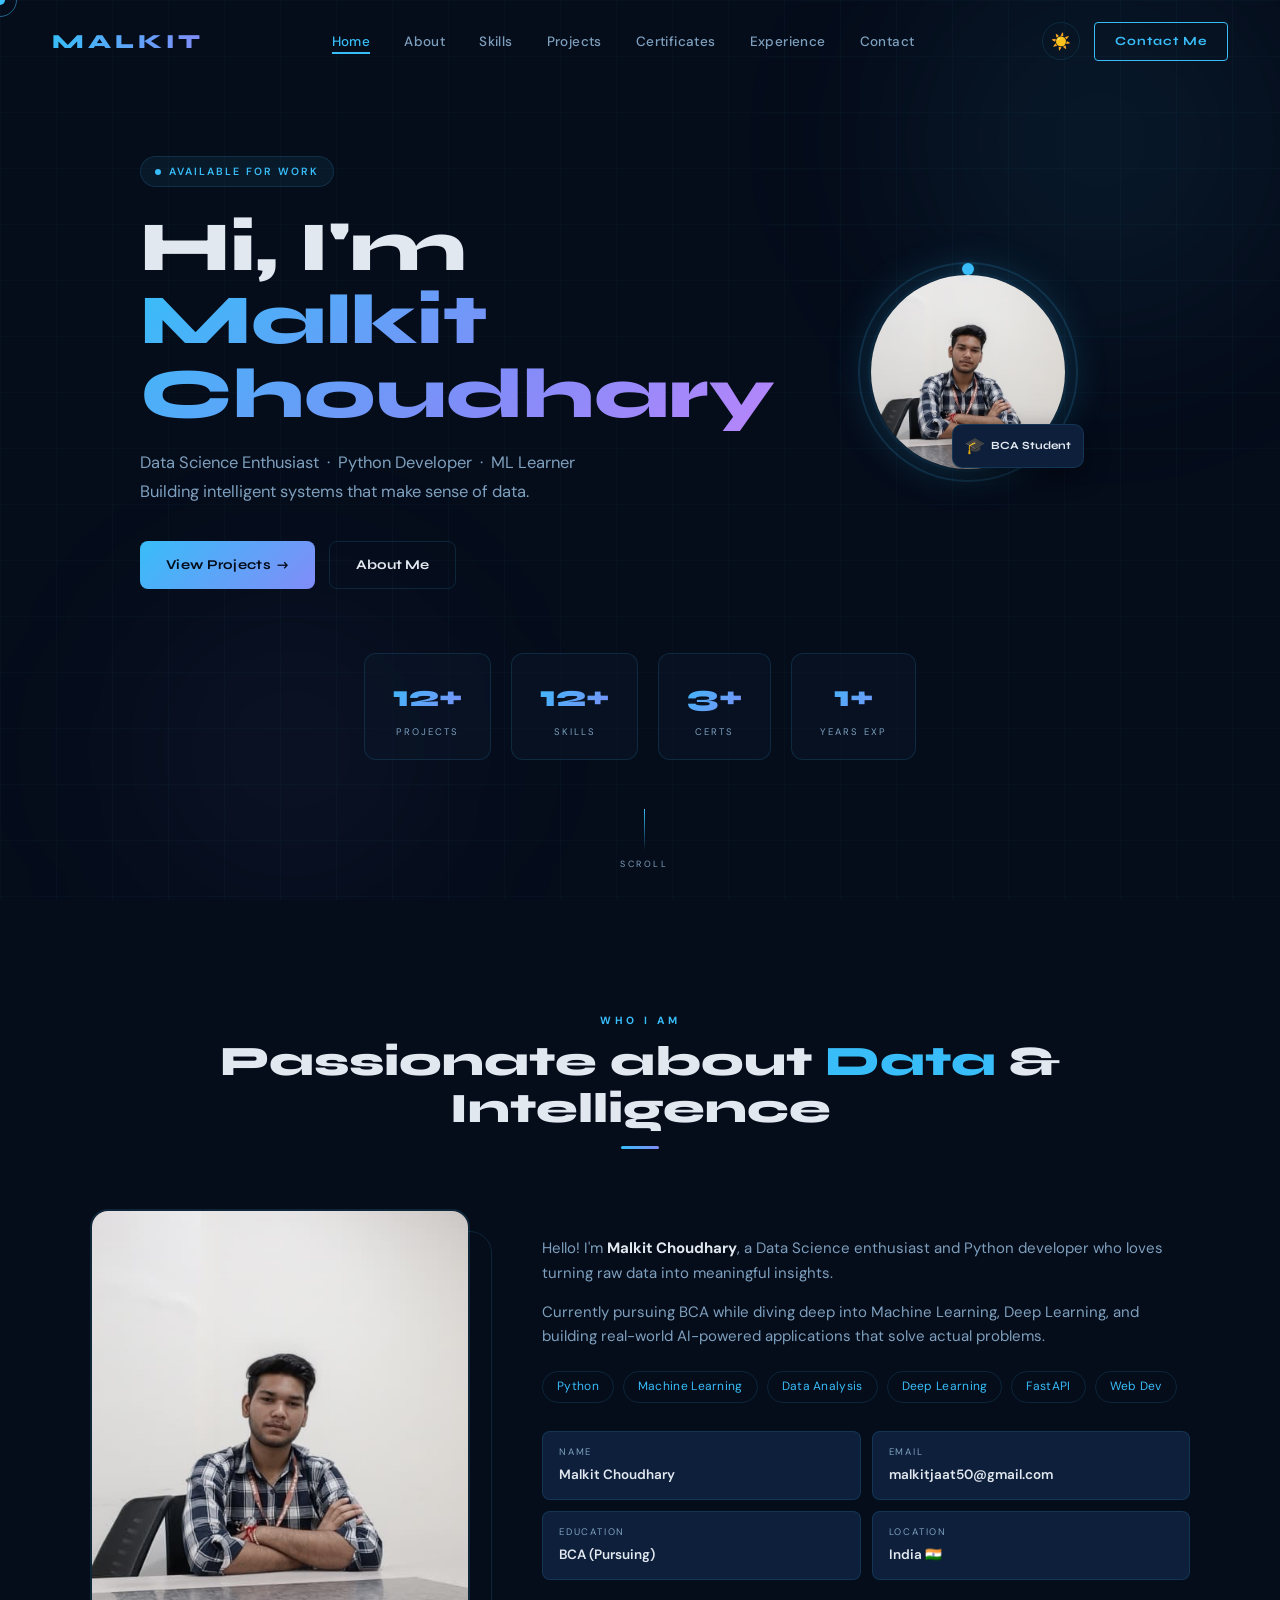
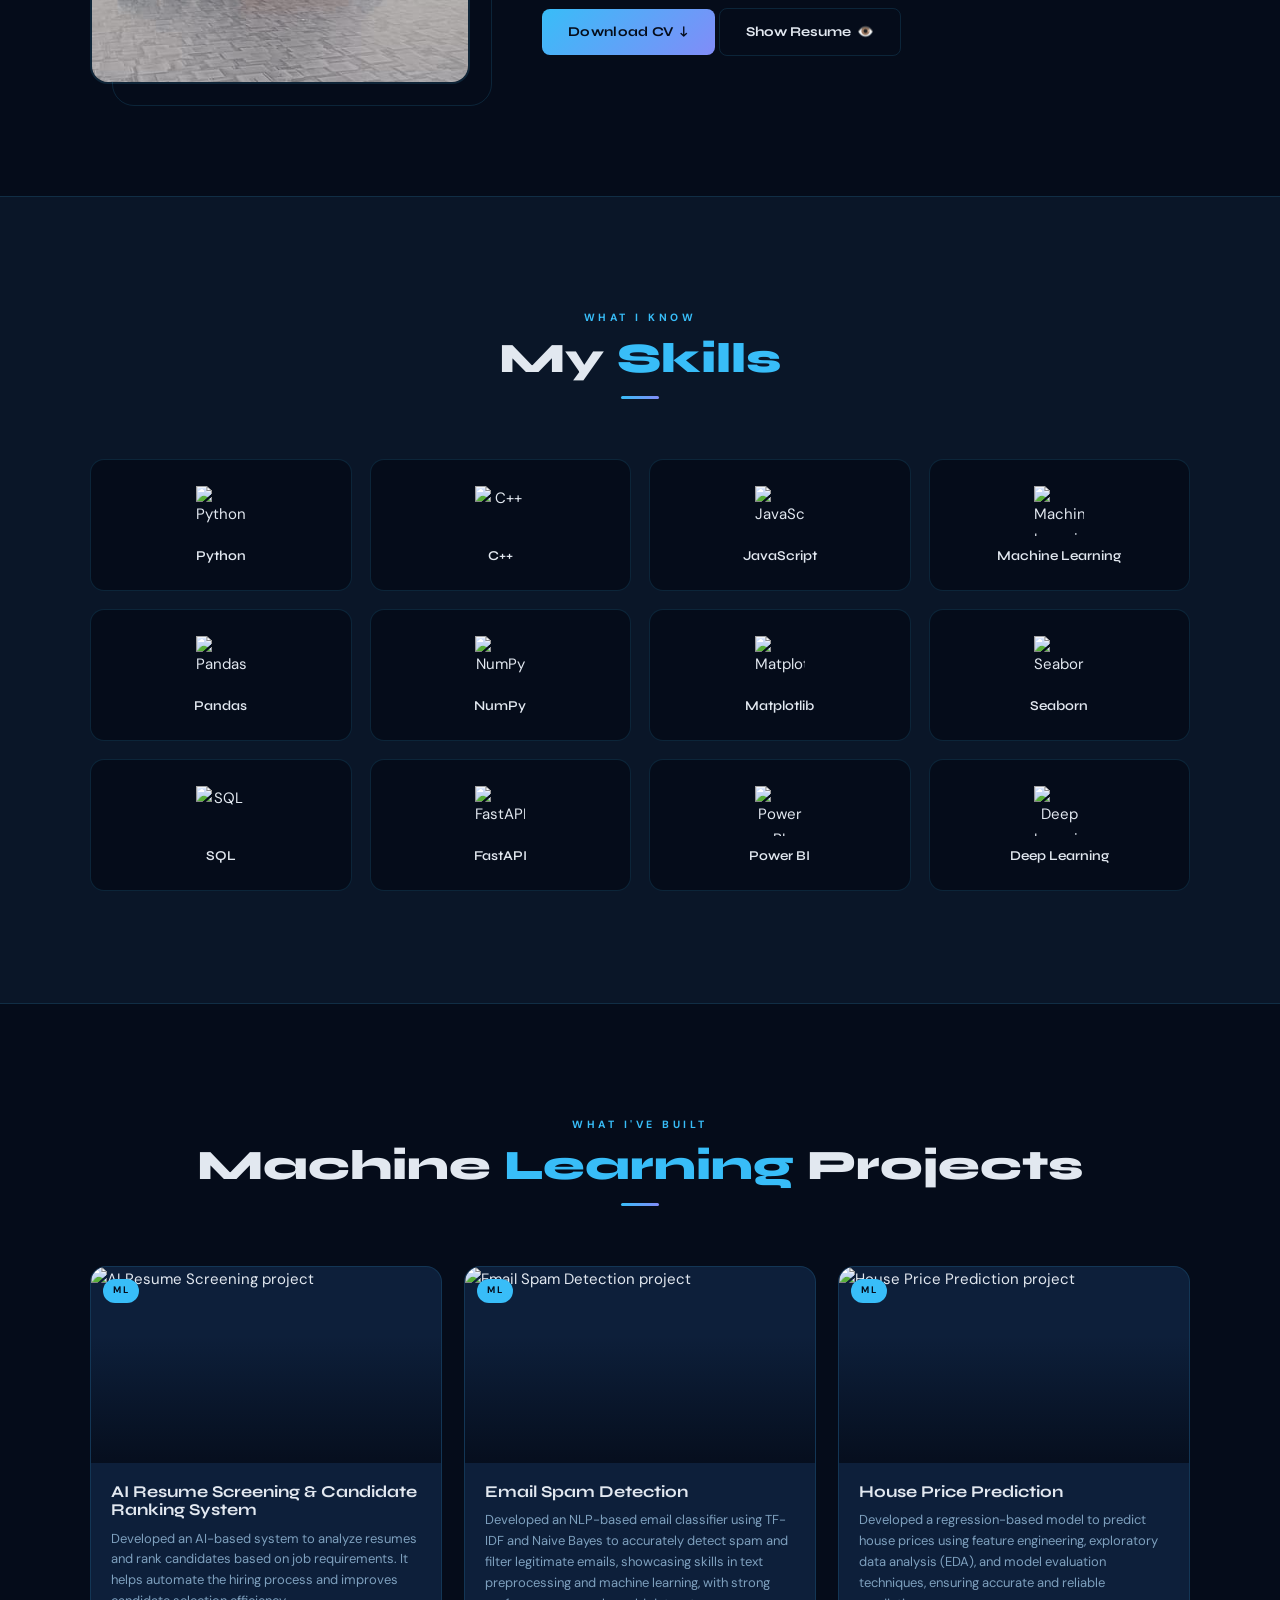
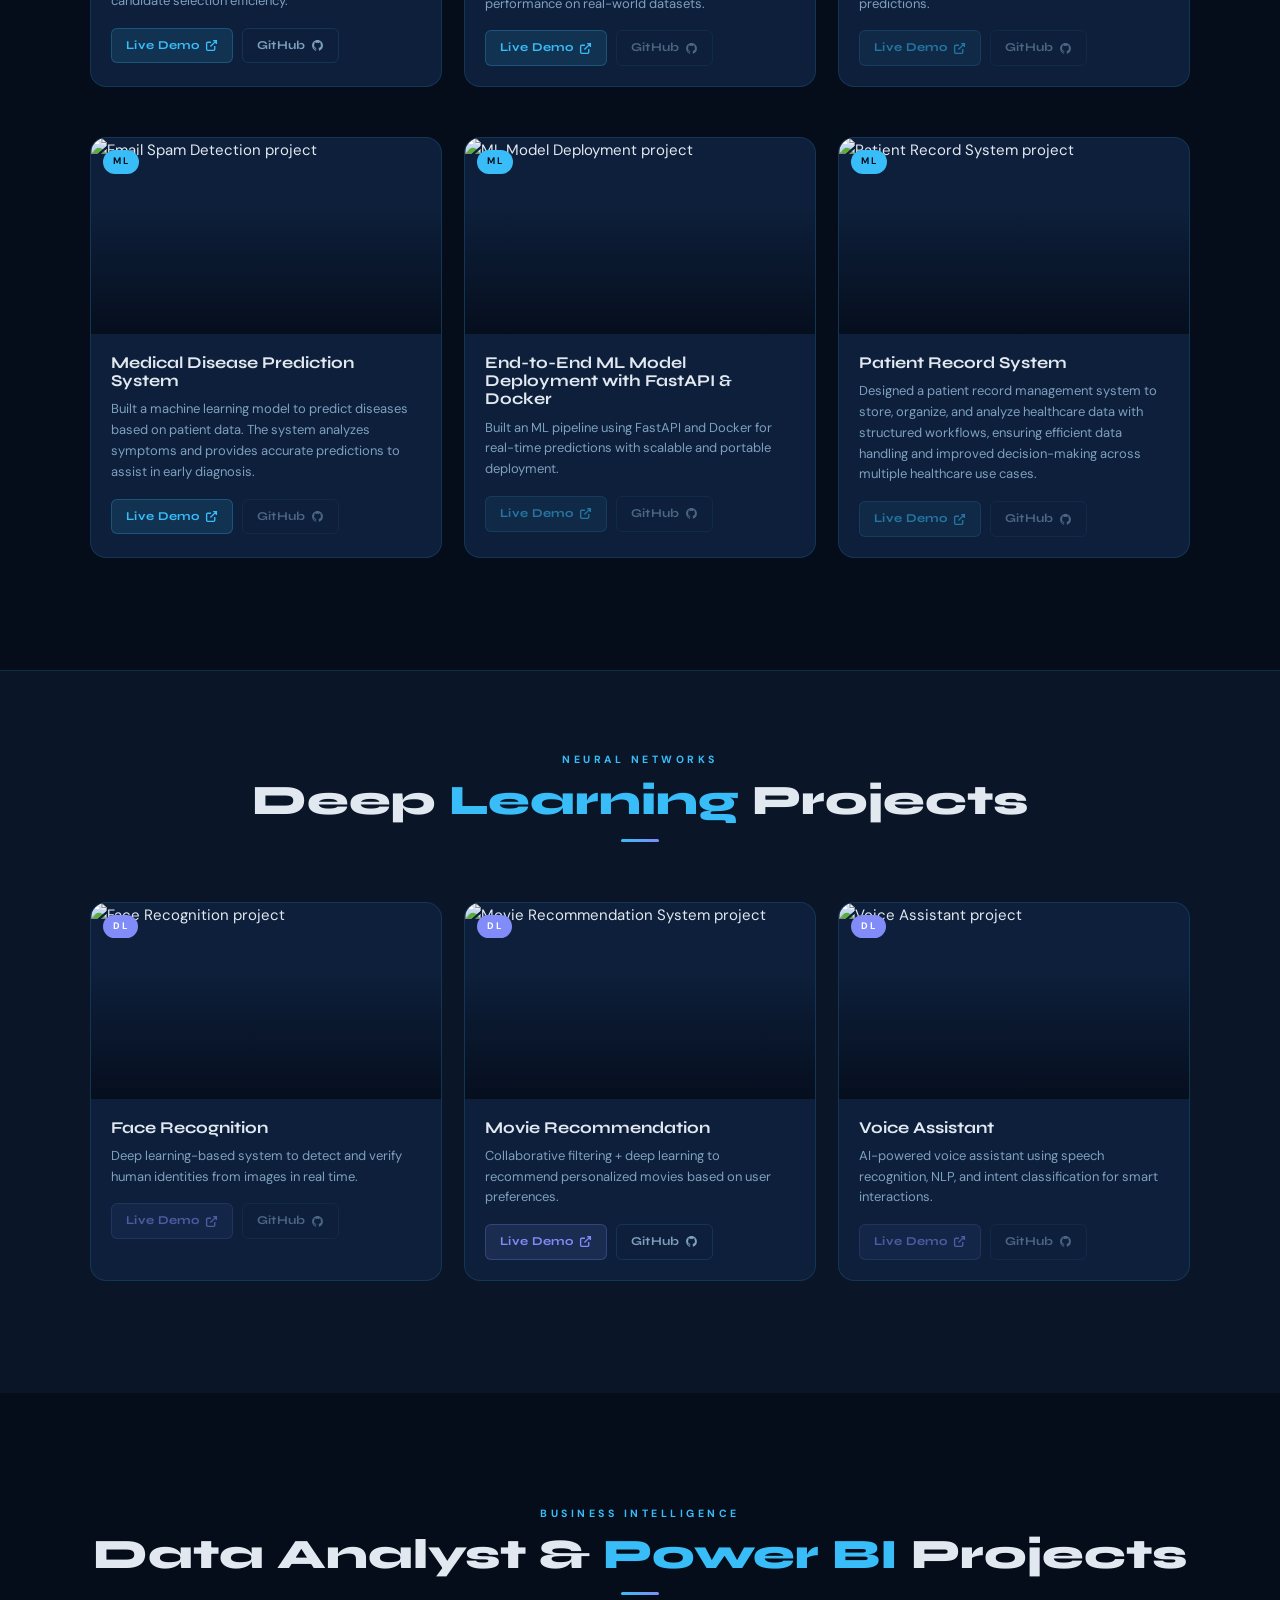
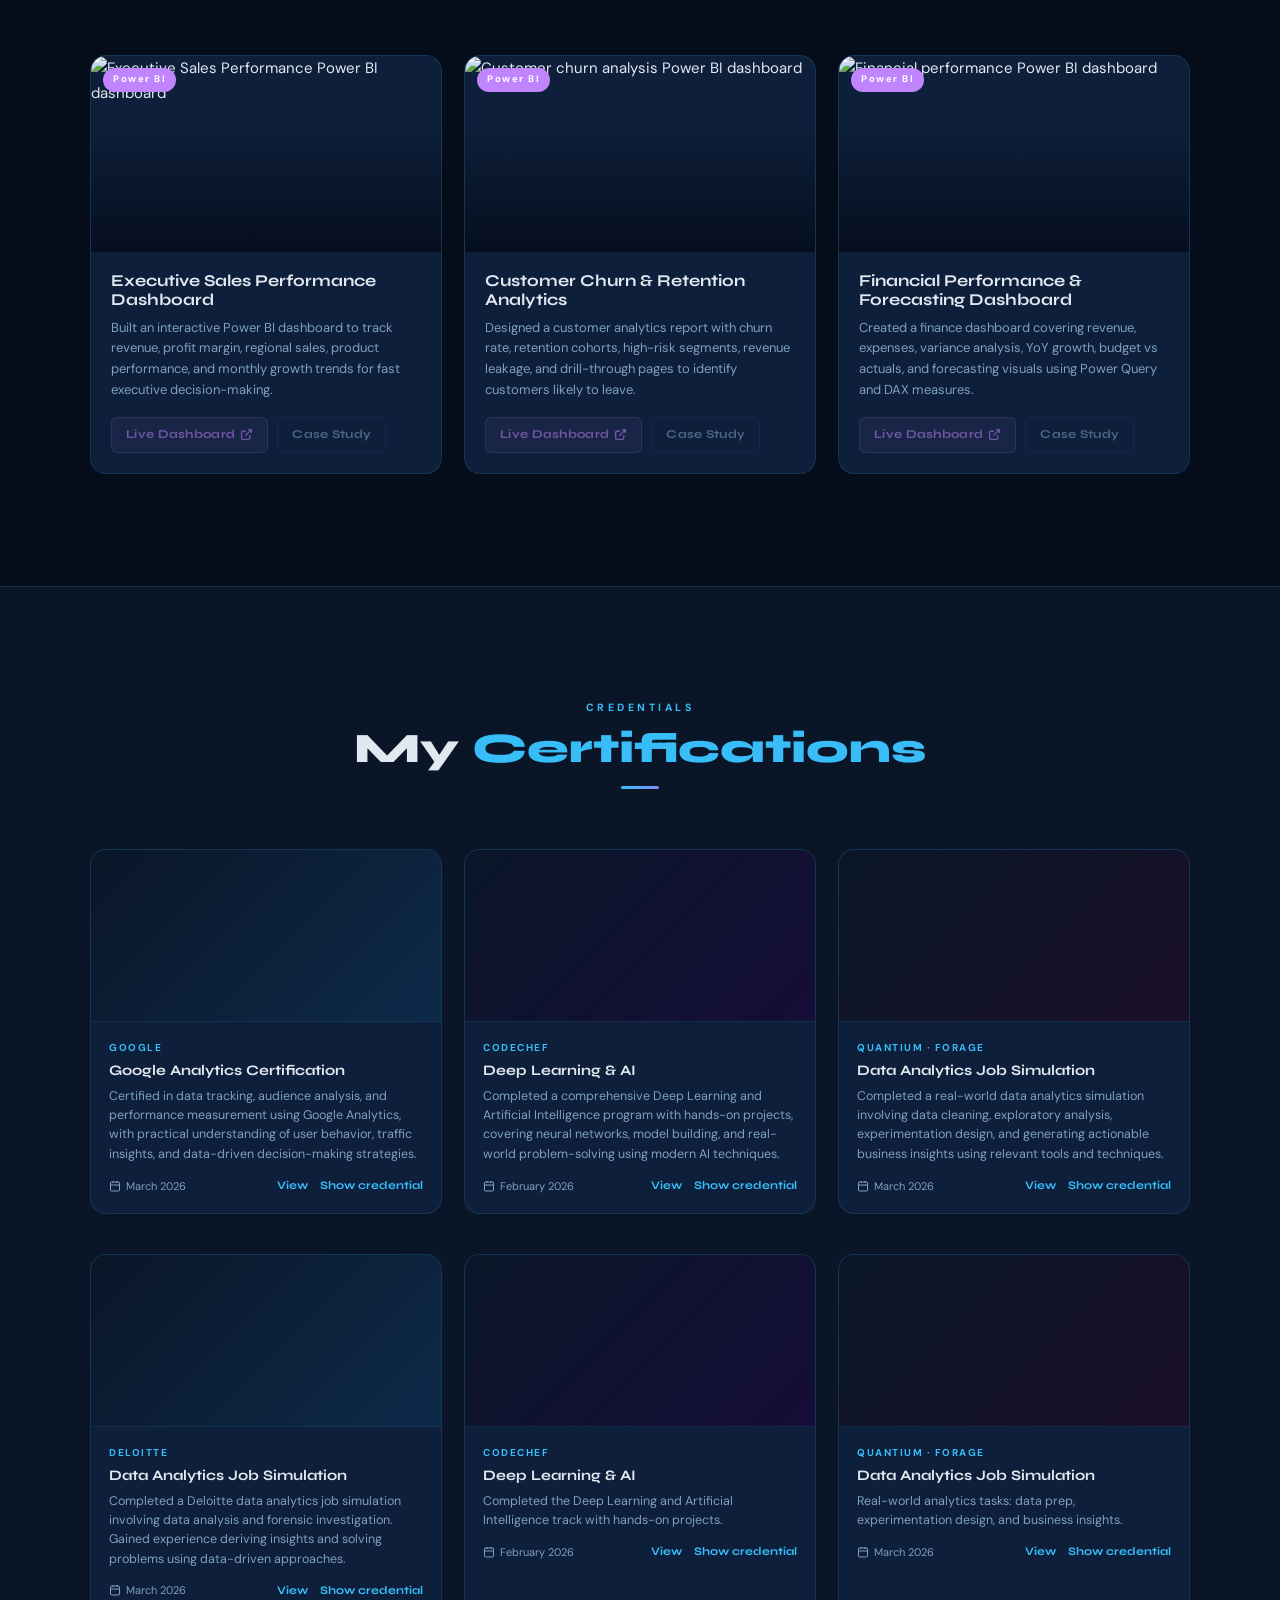
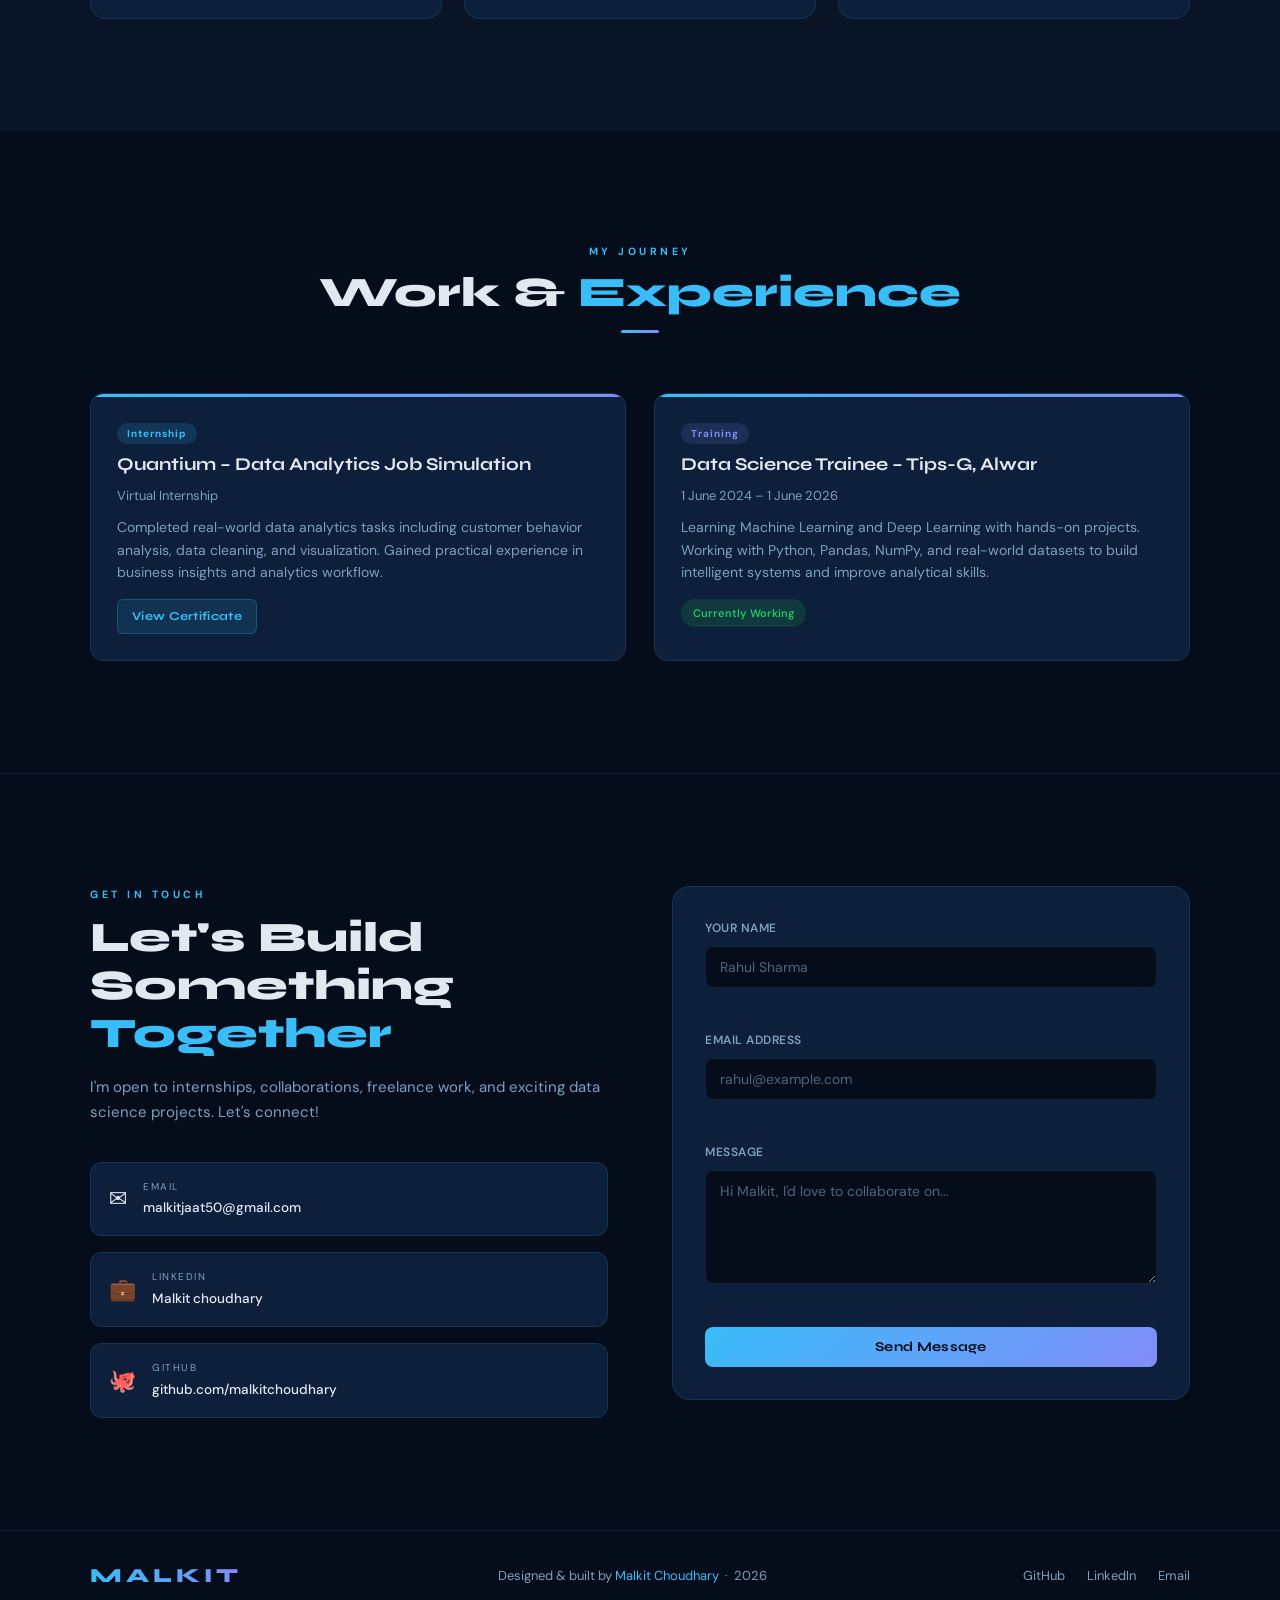
==== index.html @ 35da5207 "Initial portfolio website" ====
<!DOCTYPE html>
<html lang="en">
<head>
  <meta charset="UTF-8">
  <meta name="viewport" content="width=device-width, initial-scale=1.0">
  <title>Malkit Choudhary | Data Science Portfolio</title>
  <meta name="description" content="Data Science Portfolio of Malkit Choudhary – Python Developer, ML & Deep Learning Enthusiast">
  <link rel="preconnect" href="https://fonts.googleapis.com">
  <link rel="preconnect" href="https://fonts.gstatic.com" crossorigin>
  <link href="https://fonts.googleapis.com/css2?family=Syne:wght@400;600;700;800&family=DM+Sans:ital,opsz,wght@0,9..40,300;0,9..40,400;0,9..40,500;1,9..40,300&display=swap" rel="stylesheet">
  <link rel="stylesheet" href="style.css">
</head>
<body>

  <!-- ===== CUSTOM CURSOR (desktop only) ===== -->
  <div class="cursor" id="cursor" aria-hidden="true"></div>
  <div class="cursor-ring" id="cursorRing" aria-hidden="true"></div>

  <!-- ===== MOBILE SLIDE MENU ===== -->
  <div class="mobile-menu" id="mobileMenu" role="dialog" aria-label="Navigation menu">
    <button class="mobile-close" id="mobileClose" aria-label="Close menu">✕</button>
    <nav>
      <a href="#home"         onclick="closeMobile()">Home</a>
      <a href="#about"        onclick="closeMobile()">About</a>
      <a href="#skills"       onclick="closeMobile()">Skills</a>
      <a href="#projects"     onclick="closeMobile()">Projects</a>
      <a href="#certificates" onclick="closeMobile()">Certificates</a>
      <a href="#experience"     onclick="closeMobile()">Experience</a>
      <a href="#contact"      onclick="closeMobile()">Contact</a>
    </nav>
  </div>
  <div class="menu-overlay" id="menuOverlay" onclick="closeMobile()"></div>

  <!-- ===== NAVBAR ===== -->
  <header class="navbar" id="navbar">
    <a href="#home" class="logo" aria-label="Malkit - Home">MALKIT</a>
    <ul class="nav-links" role="list">
      <li><a href="#home">Home</a></li>
      <li><a href="about.html">About</a></li>
      <li><a href="skills.html">Skills</a></li>
      <li><a href="projects.html">Projects</a></li>
            <li><a href="certificates.html">Certificates</a></li>

        <li><a href="experience.html">Experience</a></li>
      <li><a href="contact.html">Contact</a></li>
    </ul>
    <div class="nav-actions">
      <button class="theme-toggle" id="themeToggle" aria-label="Toggle light/dark mode" title="Toggle theme">
        <span class="theme-icon" id="themeIcon">☀️</span>
      </button>
      <a href="#contact" class="btn-hire">Contact Me</a>
      <button class="hamburger" id="hamburger" onclick="toggleMenu()" aria-label="Open menu" aria-expanded="false">
        <span></span><span></span><span></span>
      </button>
    </div>
  </header>

  <!-- ===== HERO ===== -->
  <section class="hero" id="home">
    <div class="hero-grid" aria-hidden="true"></div>
    <div class="orb orb-1" aria-hidden="true"></div>
    <div class="orb orb-2" aria-hidden="true"></div>

    <div class="hero-inner container">
      <div class="hero-text">
        <div class="hero-tag">
          <span class="dot" aria-hidden="true"></span>
          AVAILABLE FOR WORK
        </div>
        <h1>
          Hi, I'm<br>
          <span class="hero-name">Malkit Choudhary</span>
        </h1>
        <p class="hero-sub">
          Data Science Enthusiast &nbsp;·&nbsp; Python Developer &nbsp;·&nbsp; ML Learner<br>
          Building intelligent systems that make sense of data.
        </p>
        <div class="hero-btns">
          <a href="#projects" class="btn-primary">View Projects <span aria-hidden="true">→</span></a>
          <a href="#about" class="btn-outline">About Me</a>
        </div>
      </div>

      <div class="hero-photo">
        <div class="photo-ring" aria-hidden="true"></div>
        <img
          src="malkit.jpeg"
          alt="Malkit Choudhary – Data Science Portfolio"
          class="profile-img"
          onerror="this.src='https://ui-avatars.com/api/?name=Malkit+Choudhary&background=38bdf8&color=050c1a&size=400&bold=true&font-size=0.33'"
        >
        <div class="photo-badge" aria-label="BCA Student">
          <span class="badge-emoji">🎓</span>
          <span>BCA Student</span>
        </div>
      </div>
    </div>

    <div class="hero-stats container" aria-label="Portfolio statistics">
      <div class="stat">
        <div class="stat-num" data-count="12" aria-label="12 projects">0+</div>
        <div class="stat-label">PROJECTS</div>
      </div>
      <div class="stat">
        <div class="stat-num" data-count="12" aria-label="12 skills">0+</div>
        <div class="stat-label">SKILLS</div>
      </div>
      <div class="stat">
        <div class="stat-num" data-count="3" aria-label="3 certifications">0+</div>
        <div class="stat-label">CERTS</div>
      </div>
      <div class="stat">
        <div class="stat-num" data-count="1" aria-label="1 year experience">0+</div>
        <div class="stat-label">YEARS EXP</div>
      </div>
    </div>

    <div class="scroll-indicator" aria-hidden="true">
      <div class="scroll-line"></div>
      <span>SCROLL</span>
    </div>
  </section>

  <!-- ===== ABOUT ===== -->
  <section id="about" class="about-section">
    <div class="container">
      <div class="section-header reveal">
        <span class="section-label">Who I Am</span>
        <h2 class="section-title">Passionate about <span>Data</span> &amp; Intelligence</h2>
        <div class="section-line"></div>
      </div>

      <div class="about-grid reveal">
        <div class="about-img-wrap">
          <img
            src="malkit.jpeg"
            alt="Malkit Choudhary"
            onerror="this.src='https://ui-avatars.com/api/?name=Malkit+Choudhary&background=38bdf8&color=050c1a&size=400&bold=true&font-size=0.33'"
          >
          <div class="about-deco" aria-hidden="true"></div>
        </div>

        <div class="about-text">
          <p>
            Hello! I'm <strong>Malkit Choudhary</strong>, a Data Science enthusiast and Python developer
            who loves turning raw data into meaningful insights.
          </p>
          <p>
            Currently pursuing BCA while diving deep into Machine Learning, Deep Learning, and building
            real-world AI-powered applications that solve actual problems.
          </p>

          <div class="about-tags" role="list" aria-label="Skills tags">
            <span class="tag" role="listitem">Python</span>
            <span class="tag" role="listitem">Machine Learning</span>
            <span class="tag" role="listitem">Data Analysis</span>
            <span class="tag" role="listitem">Deep Learning</span>
            <span class="tag" role="listitem">FastAPI</span>
            <span class="tag" role="listitem">Web Dev</span>
          </div>

          <div class="about-info-grid">
            <div class="info-item">
              <div class="info-label">Name</div>
              <div class="info-val">Malkit Choudhary</div>
            </div>
            <div class="info-item">
              <div class="info-label">Email</div>
              <div class="info-val">malkitjaat50@gmail.com</div>
            </div>
            <div class="info-item">
              <div class="info-label">Education</div>
              <div class="info-val">BCA (Pursuing)</div>
            </div>
            <div class="info-item">
              <div class="info-label">Location</div>
              <div class="info-val">India 🇮🇳</div>
            </div>
          </div>

          <a href="resume.pdf" class="btn-primary" download aria-label="Download CV">
            Download CV <span aria-hidden="true">↓</span>
          </a>
          <a href="resume.pdf" class="btn-outline" target="_blank" rel="noopener noreferrer" aria-label="Show Resume">
  Show Resume <span aria-hidden="true">👁️</span>
</a>
        </div>
      </div>
    </div>
  </section>

  <!-- ===== SKILLS ===== -->
  <section id="skills" class="skills-section">
    <div class="container">
      <div class="section-header reveal">
        <span class="section-label">What I Know</span>
        <h2 class="section-title">My <span>Skills</span></h2>
        <div class="section-line"></div>
      </div>

      <div class="skills-grid">

        <div class="skill-card reveal">
          <img src="https://upload.wikimedia.org/wikipedia/commons/thumb/c/c3/Python-logo-notext.svg/1280px-Python-logo-notext.svg.png" alt="Python" loading="lazy">
          <h3>Python</h3>
        </div>
        <div class="skill-card reveal">
          <img src="https://upload.wikimedia.org/wikipedia/commons/1/18/ISO_C%2B%2B_Logo.svg" alt="C++" loading="lazy">
          <h3>C++</h3>
        </div>
        <div class="skill-card reveal">
          <img src="https://upload.wikimedia.org/wikipedia/commons/6/6a/JavaScript-logo.png" alt="JavaScript" loading="lazy">
          <h3>JavaScript</h3>
        </div>
        <div class="skill-card reveal">
          <img src="https://upload.wikimedia.org/wikipedia/commons/0/05/Scikit_learn_logo_small.svg" alt="Machine Learning" loading="lazy">
          <h3>Machine Learning</h3>
        </div>
        <div class="skill-card reveal">
          <img src="https://upload.wikimedia.org/wikipedia/commons/e/ed/Pandas_logo.svg" alt="Pandas" loading="lazy">
          <h3>Pandas</h3>
        </div>
        <div class="skill-card reveal">
          <img src="https://upload.wikimedia.org/wikipedia/commons/3/31/NumPy_logo_2020.svg" alt="NumPy" loading="lazy">
          <h3>NumPy</h3>
        </div>
        <div class="skill-card reveal">
          <img src="https://upload.wikimedia.org/wikipedia/commons/8/84/Matplotlib_icon.svg" alt="Matplotlib" loading="lazy">
          <h3>Matplotlib</h3>
        </div>
        <div class="skill-card reveal">
          <img src="https://upload.wikimedia.org/wikipedia/commons/thumb/4/45/Logo-seaborn.png/330px-Logo-seaborn.png" alt="Seaborn" loading="lazy">
          <h3>Seaborn</h3>
        </div>
        <div class="skill-card reveal">
          <img src="https://upload.wikimedia.org/wikipedia/commons/8/87/Sql_data_base_with_logo.png" alt="SQL" loading="lazy">
          <h3>SQL</h3>
        </div>
        <div class="skill-card reveal">
          <img src="https://files.svgcdn.io/logos/fastapi.svg" alt="FastAPI" loading="lazy">
          <h3>FastAPI</h3>
        </div>
        <div class="skill-card reveal">
          <img src="https://upload.wikimedia.org/wikipedia/commons/c/cf/New_Power_BI_Logo.svg" alt="Power BI" loading="lazy">
          <h3>Power BI</h3>
        </div>
        <div class="skill-card reveal">
          <img src="https://upload.wikimedia.org/wikipedia/commons/a/ae/Keras_logo.svg" alt="Deep Learning / Keras" loading="lazy">
          <h3>Deep Learning</h3>
        </div>

      </div>
    </div>
  </section>

  <!-- ===== ML PROJECTS ===== -->
  <section id="projects" class="projects-section">
    <div class="container">
      <div class="section-header reveal">
        <span class="section-label">What I've Built</span>
        <h2 class="section-title">Machine <span>Learning</span> Projects</h2>
        <div class="section-line"></div>
      </div>

      <div class="projects-grid">


                <article class="project-card reveal">
          <div class="project-img-wrap">
            <img src="https://i.ytimg.com/vi/2sUf_eKmr7U/hq720.jpg?sqp=-oaymwEhCK4FEIIDSFryq4qpAxMIARUAAAAAGAElAADIQj0AgKJD&rs=AOn4CLB3b_5M2kQS-aUxG5ZZp0M5fisgwQ" alt="AI Resume Screening project" loading="lazy">
            <div class="project-overlay" aria-hidden="true"></div>
            <span class="project-badge ml">ML</span>
          </div>
          <div class="project-body">
            <h3>AI Resume Screening & Candidate Ranking System</h3>
            <p>Developed an AI-based system to analyze resumes and rank candidates based on job requirements. It helps automate the hiring process and improves candidate selection efficiency.</p>
            <div class="project-links">
              <a href="https://ai-resume-screening-candidate-ranki-seven.vercel.app/" target="_blank" rel="noopener noreferrer" class="btn-sm btn-accent">
                Live Demo
                <svg width="13" height="13" fill="none" stroke="currentColor" stroke-width="2.5" viewBox="0 0 24 24" aria-hidden="true"><path d="M18 13v6a2 2 0 0 1-2 2H5a2 2 0 0 1-2-2V8a2 2 0 0 1 2-2h6M15 3h6v6M10 14L21 3"/></svg>
              </a>
              <a href="https://github.com/malkitchoudhary/AI-Resume-Screening-Candidate-Ranking-System" target="_blank" rel="noopener noreferrer" class="btn-sm btn-ghost">
                GitHub
                <svg width="13" height="13" fill="currentColor" viewBox="0 0 24 24" aria-hidden="true"><path d="M12 2C6.477 2 2 6.484 2 12.017c0 4.425 2.865 8.18 6.839 9.504.5.092.682-.217.682-.483 0-.237-.008-.868-.013-1.703-2.782.605-3.369-1.343-3.369-1.343-.454-1.158-1.11-1.466-1.11-1.466-.908-.62.069-.608.069-.608 1.003.07 1.531 1.032 1.531 1.032.892 1.53 2.341 1.088 2.91.832.092-.647.35-1.088.636-1.338-2.22-.253-4.555-1.113-4.555-4.951 0-1.093.39-1.988 1.029-2.688-.103-.253-.446-1.272.098-2.65 0 0 .84-.27 2.75 1.026A9.564 9.564 0 0 1 12 6.844a9.59 9.59 0 0 1 2.504.337c1.909-1.296 2.747-1.027 2.747-1.027.546 1.379.202 2.398.1 2.651.64.7 1.028 1.595 1.028 2.688 0 3.848-2.339 4.695-4.566 4.943.359.309.678.92.678 1.855 0 1.338-.012 2.419-.012 2.747 0 .268.18.58.688.482A10.02 10.02 0 0 0 22 12.017C22 6.484 17.522 2 12 2z"/></svg>
              </a>
            </div>
          </div>
        </article>

        <article class="project-card reveal">
          <div class="project-img-wrap">
            <img src="https://rskworld.in/data-science/notebooks/spam-email-detection/spam-email-detection.png" alt="Email Spam Detection project" loading="lazy">
            <div class="project-overlay" aria-hidden="true"></div>
            <span class="project-badge ml">ML</span>
          </div>
          <div class="project-body">
            <h3>Email Spam Detection</h3>
            <p>Developed an NLP-based email classifier using TF-IDF and Naive Bayes to accurately detect spam and filter legitimate emails, showcasing skills in text preprocessing and machine learning, with strong performance on real-world datasets.</p>
            <div class="project-links">
              <a href="https://email-spam-api-three.vercel.app/" target="_blank" rel="noopener noreferrer" class="btn-sm btn-accent">
                Live Demo
                <svg width="13" height="13" fill="none" stroke="currentColor" stroke-width="2.5" viewBox="0 0 24 24" aria-hidden="true"><path d="M18 13v6a2 2 0 0 1-2 2H5a2 2 0 0 1-2-2V8a2 2 0 0 1 2-2h6M15 3h6v6M10 14L21 3"/></svg>
              </a>
              <a href="javascript:void(0)" aria-disabled="true" class="btn-sm btn-ghost btn-disabled">
                GitHub
                <svg width="13" height="13" fill="currentColor" viewBox="0 0 24 24" aria-hidden="true"><path d="M12 2C6.477 2 2 6.484 2 12.017c0 4.425 2.865 8.18 6.839 9.504.5.092.682-.217.682-.483 0-.237-.008-.868-.013-1.703-2.782.605-3.369-1.343-3.369-1.343-.454-1.158-1.11-1.466-1.11-1.466-.908-.62.069-.608.069-.608 1.003.07 1.531 1.032 1.531 1.032.892 1.53 2.341 1.088 2.91.832.092-.647.35-1.088.636-1.338-2.22-.253-4.555-1.113-4.555-4.951 0-1.093.39-1.988 1.029-2.688-.103-.253-.446-1.272.098-2.65 0 0 .84-.27 2.75 1.026A9.564 9.564 0 0 1 12 6.844a9.59 9.59 0 0 1 2.504.337c1.909-1.296 2.747-1.027 2.747-1.027.546 1.379.202 2.398.1 2.651.64.7 1.028 1.595 1.028 2.688 0 3.848-2.339 4.695-4.566 4.943.359.309.678.92.678 1.855 0 1.338-.012 2.419-.012 2.747 0 .268.18.58.688.482A10.02 10.02 0 0 0 22 12.017C22 6.484 17.522 2 12 2z"/></svg>
              </a>
            </div>
          </div>
        </article>

        <article class="project-card reveal">
          <div class="project-img-wrap">
            <img src="https://user-images.githubusercontent.com/48794028/148332938-4e66d4ca-2d16-474f-8482-340aef6a48d0.png" alt="House Price Prediction project" loading="lazy">
            <div class="project-overlay" aria-hidden="true"></div>
            <span class="project-badge ml">ML</span>
          </div>
          <div class="project-body">
            <h3>House Price Prediction</h3>
            <p>Developed a regression-based model to predict house prices using feature engineering, exploratory data analysis (EDA), and model evaluation techniques, ensuring accurate and reliable predictions.</p>
            <div class="project-links">
              <a href="javascript:void(0)" aria-disabled="true" class="btn-sm btn-accent btn-disabled">
                Live Demo
                <svg width="13" height="13" fill="none" stroke="currentColor" stroke-width="2.5" viewBox="0 0 24 24" aria-hidden="true"><path d="M18 13v6a2 2 0 0 1-2 2H5a2 2 0 0 1-2-2V8a2 2 0 0 1 2-2h6M15 3h6v6M10 14L21 3"/></svg>
              </a>
              <a href="javascript:void(0)" aria-disabled="true" class="btn-sm btn-ghost btn-disabled">
                GitHub
                <svg width="13" height="13" fill="currentColor" viewBox="0 0 24 24" aria-hidden="true"><path d="M12 2C6.477 2 2 6.484 2 12.017c0 4.425 2.865 8.18 6.839 9.504.5.092.682-.217.682-.483 0-.237-.008-.868-.013-1.703-2.782.605-3.369-1.343-3.369-1.343-.454-1.158-1.11-1.466-1.11-1.466-.908-.62.069-.608.069-.608 1.003.07 1.531 1.032 1.531 1.032.892 1.53 2.341 1.088 2.91.832.092-.647.35-1.088.636-1.338-2.22-.253-4.555-1.113-4.555-4.951 0-1.093.39-1.988 1.029-2.688-.103-.253-.446-1.272.098-2.65 0 0 .84-.27 2.75 1.026A9.564 9.564 0 0 1 12 6.844a9.59 9.59 0 0 1 2.504.337c1.909-1.296 2.747-1.027 2.747-1.027.546 1.379.202 2.398.1 2.651.64.7 1.028 1.595 1.028 2.688 0 3.848-2.339 4.695-4.566 4.943.359.309.678.92.678 1.855 0 1.338-.012 2.419-.012 2.747 0 .268.18.58.688.482A10.02 10.02 0 0 0 22 12.017C22 6.484 17.522 2 12 2z"/></svg>
              </a>
            </div>
          </div>
        </article>

        
      </div>

            <div class="projects-grid" style="margin-top: 50px;">

        <article class="project-card reveal">
          <div class="project-img-wrap">
            <img src="https://d112y698adiu2z.cloudfront.net/photos/production/software_photos/001/498/581/datas/original.jpg" alt="Email Spam Detection project" loading="lazy">
            <div class="project-overlay" aria-hidden="true"></div>
            <span class="project-badge ml">ML</span>
          </div>
          <div class="project-body">
            <h3>Medical Disease Prediction System</h3>
            <p>Built a machine learning model to predict diseases based on patient data. The system analyzes symptoms and provides accurate predictions to assist in early diagnosis.</p>
            <div class="project-links">
              <a href="https://email-spam-api-4.onrender.com" target="_blank" rel="noopener noreferrer" class="btn-sm btn-accent">
                Live Demo
                <svg width="13" height="13" fill="none" stroke="currentColor" stroke-width="2.5" viewBox="0 0 24 24" aria-hidden="true"><path d="M18 13v6a2 2 0 0 1-2 2H5a2 2 0 0 1-2-2V8a2 2 0 0 1 2-2h6M15 3h6v6M10 14L21 3"/></svg>
              </a>
              <a href="javascript:void(0)" aria-disabled="true" class="btn-sm btn-ghost btn-disabled">
                GitHub
                <svg width="13" height="13" fill="currentColor" viewBox="0 0 24 24" aria-hidden="true"><path d="M12 2C6.477 2 2 6.484 2 12.017c0 4.425 2.865 8.18 6.839 9.504.5.092.682-.217.682-.483 0-.237-.008-.868-.013-1.703-2.782.605-3.369-1.343-3.369-1.343-.454-1.158-1.11-1.466-1.11-1.466-.908-.62.069-.608.069-.608 1.003.07 1.531 1.032 1.531 1.032.892 1.53 2.341 1.088 2.91.832.092-.647.35-1.088.636-1.338-2.22-.253-4.555-1.113-4.555-4.951 0-1.093.39-1.988 1.029-2.688-.103-.253-.446-1.272.098-2.65 0 0 .84-.27 2.75 1.026A9.564 9.564 0 0 1 12 6.844a9.59 9.59 0 0 1 2.504.337c1.909-1.296 2.747-1.027 2.747-1.027.546 1.379.202 2.398.1 2.651.64.7 1.028 1.595 1.028 2.688 0 3.848-2.339 4.695-4.566 4.943.359.309.678.92.678 1.855 0 1.338-.012 2.419-.012 2.747 0 .268.18.58.688.482A10.02 10.02 0 0 0 22 12.017C22 6.484 17.522 2 12 2z"/></svg>
              </a>
            </div>
          </div>
        </article>



        <article class="project-card reveal">
          <div class="project-img-wrap">
            <img src="https://encrypted-tbn0.gstatic.com/images?q=tbn:ANd9GcRcHxVB6A0nHVUwasxYqsnbdwn6sH8jlolI-A&s" alt="ML Model Deployment project" loading="lazy">
            <div class="project-overlay" aria-hidden="true"></div>
            <span class="project-badge ml">ML</span>
          </div>
          <div class="project-body">
            <h3>End-to-End ML Model Deployment with FastAPI & Docker</h3>
            <p>Built an ML pipeline using FastAPI and Docker for real-time predictions with scalable and portable deployment.</p>
            <div class="project-links">
              <a href="javascript:void(0)" aria-disabled="true" class="btn-sm btn-accent btn-disabled">
                Live Demo
                <svg width="13" height="13" fill="none" stroke="currentColor" stroke-width="2.5" viewBox="0 0 24 24" aria-hidden="true"><path d="M18 13v6a2 2 0 0 1-2 2H5a2 2 0 0 1-2-2V8a2 2 0 0 1 2-2h6M15 3h6v6M10 14L21 3"/></svg>
              </a>
              <a href="javascript:void(0)" aria-disabled="true" class="btn-sm btn-ghost btn-disabled">
                GitHub
                <svg width="13" height="13" fill="currentColor" viewBox="0 0 24 24" aria-hidden="true"><path d="M12 2C6.477 2 2 6.484 2 12.017c0 4.425 2.865 8.18 6.839 9.504.5.092.682-.217.682-.483 0-.237-.008-.868-.013-1.703-2.782.605-3.369-1.343-3.369-1.343-.454-1.158-1.11-1.466-1.11-1.466-.908-.62.069-.608.069-.608 1.003.07 1.531 1.032 1.531 1.032.892 1.53 2.341 1.088 2.91.832.092-.647.35-1.088.636-1.338-2.22-.253-4.555-1.113-4.555-4.951 0-1.093.39-1.988 1.029-2.688-.103-.253-.446-1.272.098-2.65 0 0 .84-.27 2.75 1.026A9.564 9.564 0 0 1 12 6.844a9.59 9.59 0 0 1 2.504.337c1.909-1.296 2.747-1.027 2.747-1.027.546 1.379.202 2.398.1 2.651.64.7 1.028 1.595 1.028 2.688 0 3.848-2.339 4.695-4.566 4.943.359.309.678.92.678 1.855 0 1.338-.012 2.419-.012 2.747 0 .268.18.58.688.482A10.02 10.02 0 0 0 22 12.017C22 6.484 17.522 2 12 2z"/></svg>
              </a>
            </div>
          </div>
        </article>


        <article class="project-card reveal">
          <div class="project-img-wrap">
            <img src="https://www.shutterstock.com/image-vector/electronic-health-record-medical-patient-260nw-2480115479.jpg" alt="Patient Record System project" loading="lazy">
            <div class="project-overlay" aria-hidden="true"></div>
            <span class="project-badge ml">ML</span>
          </div>
          <div class="project-body">
            <h3>Patient Record System</h3>
            <p>Designed a patient record management system to store, organize, and analyze healthcare data with structured workflows, ensuring efficient data handling and improved decision-making across multiple healthcare use cases.</p>
            <div class="project-links">
              <a href="javascript:void(0)" aria-disabled="true" class="btn-sm btn-accent btn-disabled">
                Live Demo
                <svg width="13" height="13" fill="none" stroke="currentColor" stroke-width="2.5" viewBox="0 0 24 24" aria-hidden="true"><path d="M18 13v6a2 2 0 0 1-2 2H5a2 2 0 0 1-2-2V8a2 2 0 0 1 2-2h6M15 3h6v6M10 14L21 3"/></svg>
              </a>
              <a href="javascript:void(0)" aria-disabled="true" class="btn-sm btn-ghost btn-disabled">
                GitHub
                <svg width="13" height="13" fill="currentColor" viewBox="0 0 24 24" aria-hidden="true"><path d="M12 2C6.477 2 2 6.484 2 12.017c0 4.425 2.865 8.18 6.839 9.504.5.092.682-.217.682-.483 0-.237-.008-.868-.013-1.703-2.782.605-3.369-1.343-3.369-1.343-.454-1.158-1.11-1.466-1.11-1.466-.908-.62.069-.608.069-.608 1.003.07 1.531 1.032 1.531 1.032.892 1.53 2.341 1.088 2.91.832.092-.647.35-1.088.636-1.338-2.22-.253-4.555-1.113-4.555-4.951 0-1.093.39-1.988 1.029-2.688-.103-.253-.446-1.272.098-2.65 0 0 .84-.27 2.75 1.026A9.564 9.564 0 0 1 12 6.844a9.59 9.59 0 0 1 2.504.337c1.909-1.296 2.747-1.027 2.747-1.027.546 1.379.202 2.398.1 2.651.64.7 1.028 1.595 1.028 2.688 0 3.848-2.339 4.695-4.566 4.943.359.309.678.92.678 1.855 0 1.338-.012 2.419-.012 2.747 0 .268.18.58.688.482A10.02 10.02 0 0 0 22 12.017C22 6.484 17.522 2 12 2z"/></svg>
              </a>
            </div>
          </div>
        </article>


      </div>
    </div>
  </section>

  <!-- ===== DL PROJECTS ===== -->
  <section id="dl-projects" class="projects-section projects-section--alt">
    <div class="container">
      <div class="section-header reveal">
        <span class="section-label">Neural Networks</span>
        <h2 class="section-title">Deep <span>Learning</span> Projects</h2>
        <div class="section-line"></div>
      </div>

      <div class="projects-grid">

        <article class="project-card reveal">
          <div class="project-img-wrap">
            <img src="https://encrypted-tbn0.gstatic.com/images?q=tbn:ANd9GcTOI3mBhZYbDdod3gx-xLrdydFs0wA2gg06gg&s" alt="Face Recognition project" loading="lazy">
            <div class="project-overlay" aria-hidden="true"></div>
            <span class="project-badge dl">DL</span>
          </div>
          <div class="project-body">
            <h3>Face Recognition</h3>
            <p>Deep learning-based system to detect and verify human identities from images in real time.</p>
            <div class="project-links">
              <a href="javascript:void(0)" aria-disabled="true" class="btn-sm btn-accent2 btn-disabled">
                Live Demo
                <svg width="13" height="13" fill="none" stroke="currentColor" stroke-width="2.5" viewBox="0 0 24 24" aria-hidden="true"><path d="M18 13v6a2 2 0 0 1-2 2H5a2 2 0 0 1-2-2V8a2 2 0 0 1 2-2h6M15 3h6v6M10 14L21 3"/></svg>
              </a>
              <a href="javascript:void(0)" aria-disabled="true" class="btn-sm btn-ghost btn-disabled">
                GitHub
                <svg width="13" height="13" fill="currentColor" viewBox="0 0 24 24" aria-hidden="true"><path d="M12 2C6.477 2 2 6.484 2 12.017c0 4.425 2.865 8.18 6.839 9.504.5.092.682-.217.682-.483 0-.237-.008-.868-.013-1.703-2.782.605-3.369-1.343-3.369-1.343-.454-1.158-1.11-1.466-1.11-1.466-.908-.62.069-.608.069-.608 1.003.07 1.531 1.032 1.531 1.032.892 1.53 2.341 1.088 2.91.832.092-.647.35-1.088.636-1.338-2.22-.253-4.555-1.113-4.555-4.951 0-1.093.39-1.988 1.029-2.688-.103-.253-.446-1.272.098-2.65 0 0 .84-.27 2.75 1.026A9.564 9.564 0 0 1 12 6.844a9.59 9.59 0 0 1 2.504.337c1.909-1.296 2.747-1.027 2.747-1.027.546 1.379.202 2.398.1 2.651.64.7 1.028 1.595 1.028 2.688 0 3.848-2.339 4.695-4.566 4.943.359.309.678.92.678 1.855 0 1.338-.012 2.419-.012 2.747 0 .268.18.58.688.482A10.02 10.02 0 0 0 22 12.017C22 6.484 17.522 2 12 2z"/></svg>
              </a>
            </div>
          </div>
        </article>

        <article class="project-card reveal">
          <div class="project-img-wrap">
            <img src="https://techvidvan.com/tutorials/wp-content/uploads/2021/06/machine-learning-project-movie-recommendation-system.jpg" alt="Movie Recommendation System project" loading="lazy">
            <div class="project-overlay" aria-hidden="true"></div>
            <span class="project-badge dl">DL</span>
          </div>
          <div class="project-body">
            <h3>Movie Recommendation</h3>
            <p>Collaborative filtering + deep learning to recommend personalized movies based on user preferences.</p>
            <div class="project-links">
              <a href="https://movie-recommender-system-dun.vercel.app/" target="_blank" rel="noopener noreferrer" class="btn-sm btn-accent2">
                Live Demo
                <svg width="13" height="13" fill="none" stroke="currentColor" stroke-width="2.5" viewBox="0 0 24 24" aria-hidden="true"><path d="M18 13v6a2 2 0 0 1-2 2H5a2 2 0 0 1-2-2V8a2 2 0 0 1 2-2h6M15 3h6v6M10 14L21 3"/></svg>
              </a>
              <a href="https://github.com/malkitchoudhary/movie-recommender-system" target="_blank" rel="noopener noreferrer" class="btn-sm btn-ghost">
                GitHub
                <svg width="13" height="13" fill="currentColor" viewBox="0 0 24 24" aria-hidden="true"><path d="M12 2C6.477 2 2 6.484 2 12.017c0 4.425 2.865 8.18 6.839 9.504.5.092.682-.217.682-.483 0-.237-.008-.868-.013-1.703-2.782.605-3.369-1.343-3.369-1.343-.454-1.158-1.11-1.466-1.11-1.466-.908-.62.069-.608.069-.608 1.003.07 1.531 1.032 1.531 1.032.892 1.53 2.341 1.088 2.91.832.092-.647.35-1.088.636-1.338-2.22-.253-4.555-1.113-4.555-4.951 0-1.093.39-1.988 1.029-2.688-.103-.253-.446-1.272.098-2.65 0 0 .84-.27 2.75 1.026A9.564 9.564 0 0 1 12 6.844a9.59 9.59 0 0 1 2.504.337c1.909-1.296 2.747-1.027 2.747-1.027.546 1.379.202 2.398.1 2.651.64.7 1.028 1.595 1.028 2.688 0 3.848-2.339 4.695-4.566 4.943.359.309.678.92.678 1.855 0 1.338-.012 2.419-.012 2.747 0 .268.18.58.688.482A10.02 10.02 0 0 0 22 12.017C22 6.484 17.522 2 12 2z"/></svg>
              </a>
            </div>
          </div>
        </article>

        <article class="project-card reveal">
          <div class="project-img-wrap">
            <img src="https://encrypted-tbn0.gstatic.com/images?q=tbn:ANd9GcTmwaRdd4x1IT8aoP-k5WZyv_wJ-S_T4NbdTQ&s" alt="Voice Assistant project" loading="lazy">
            <div class="project-overlay" aria-hidden="true"></div>
            <span class="project-badge dl">DL</span>
          </div>
          <div class="project-body">
            <h3>Voice Assistant</h3>
            <p>AI-powered voice assistant using speech recognition, NLP, and intent classification for smart interactions.</p>
            <div class="project-links">
              <a href="javascript:void(0)" aria-disabled="true" class="btn-sm btn-accent2 btn-disabled">
                Live Demo
                <svg width="13" height="13" fill="none" stroke="currentColor" stroke-width="2.5" viewBox="0 0 24 24" aria-hidden="true"><path d="M18 13v6a2 2 0 0 1-2 2H5a2 2 0 0 1-2-2V8a2 2 0 0 1 2-2h6M15 3h6v6M10 14L21 3"/></svg>
              </a>
              <a href="javascript:void(0)" aria-disabled="true" class="btn-sm btn-ghost btn-disabled">
                GitHub
                <svg width="13" height="13" fill="currentColor" viewBox="0 0 24 24" aria-hidden="true"><path d="M12 2C6.477 2 2 6.484 2 12.017c0 4.425 2.865 8.18 6.839 9.504.5.092.682-.217.682-.483 0-.237-.008-.868-.013-1.703-2.782.605-3.369-1.343-3.369-1.343-.454-1.158-1.11-1.466-1.11-1.466-.908-.62.069-.608.069-.608 1.003.07 1.531 1.032 1.531 1.032.892 1.53 2.341 1.088 2.91.832.092-.647.35-1.088.636-1.338-2.22-.253-4.555-1.113-4.555-4.951 0-1.093.39-1.988 1.029-2.688-.103-.253-.446-1.272.098-2.65 0 0 .84-.27 2.75 1.026A9.564 9.564 0 0 1 12 6.844a9.59 9.59 0 0 1 2.504.337c1.909-1.296 2.747-1.027 2.747-1.027.546 1.379.202 2.398.1 2.651.64.7 1.028 1.595 1.028 2.688 0 3.848-2.339 4.695-4.566 4.943.359.309.678.92.678 1.855 0 1.338-.012 2.419-.012 2.747 0 .268.18.58.688.482A10.02 10.02 0 0 0 22 12.017C22 6.484 17.522 2 12 2z"/></svg>
              </a>
            </div>
          </div>
        </article>

      </div>
    </div>
  </section>

  <!-- ===== DATA ANALYST PROJECTS ===== -->
  <section id="data-analyst-projects" class="projects-section">
    <div class="container">
      <div class="section-header reveal">
        <span class="section-label">Business Intelligence</span>
        <h2 class="section-title">Data Analyst &amp; <span>Power BI</span> Projects</h2>
        <div class="section-line"></div>
      </div>

      <div class="projects-grid">

        <article class="project-card reveal">
          <div class="project-img-wrap">
            <img src="https://www.geckoboard.com/_next/static/media/Sales-Manager-Live-Monitoring-dashboard-example.fc3da610.png" alt="Executive Sales Performance Power BI dashboard" loading="lazy">
            <div class="project-overlay" aria-hidden="true"></div>
            <span class="project-badge bi">Power BI</span>
          </div>
          <div class="project-body">
            <h3>Executive Sales Performance Dashboard</h3>
            <p>Built an interactive Power BI dashboard to track revenue, profit margin, regional sales, product performance, and monthly growth trends for fast executive decision-making.</p>
            <div class="project-links">
              <a href="javascript:void(0)" aria-disabled="true" class="btn-sm btn-accent3 btn-disabled">
                Live Dashboard
                <svg width="13" height="13" fill="none" stroke="currentColor" stroke-width="2.5" viewBox="0 0 24 24" aria-hidden="true"><path d="M18 13v6a2 2 0 0 1-2 2H5a2 2 0 0 1-2-2V8a2 2 0 0 1 2-2h6M15 3h6v6M10 14L21 3"/></svg>
              </a>
              <a href="javascript:void(0)" aria-disabled="true" class="btn-sm btn-ghost btn-disabled">Case Study</a>
            </div>
          </div>
        </article>

        <article class="project-card reveal">
          <div class="project-img-wrap">
            <img src="https://encrypted-tbn0.gstatic.com/images?q=tbn:ANd9GcTKh4Fwak5VBsZIxfZ8s6XZ5t2ypSQhlP3c6w&s" alt="Customer churn analysis Power BI dashboard" loading="lazy">
            <div class="project-overlay" aria-hidden="true"></div>
            <span class="project-badge bi">Power BI</span>
          </div>
          <div class="project-body">
            <h3>Customer Churn &amp; Retention Analytics</h3>
            <p>Designed a customer analytics report with churn rate, retention cohorts, high-risk segments, revenue leakage, and drill-through pages to identify customers likely to leave.</p>
            <div class="project-links">
              <a href="javascript:void(0)" aria-disabled="true" class="btn-sm btn-accent3 btn-disabled">
                Live Dashboard
                <svg width="13" height="13" fill="none" stroke="currentColor" stroke-width="2.5" viewBox="0 0 24 24" aria-hidden="true"><path d="M18 13v6a2 2 0 0 1-2 2H5a2 2 0 0 1-2-2V8a2 2 0 0 1 2-2h6M15 3h6v6M10 14L21 3"/></svg>
              </a>
              <a href="javascript:void(0)" aria-disabled="true" class="btn-sm btn-ghost btn-disabled">Case Study</a>
            </div>
          </div>
        </article>

        <article class="project-card reveal">
          <div class="project-img-wrap">
            <img src="https://cdn.boldbi.com/wp/blogs/finance-dashboard-examples/inisde-images-finance/finance-performance-dashboard.webp" alt="Financial performance Power BI dashboard" loading="lazy">
            <div class="project-overlay" aria-hidden="true"></div>
            <span class="project-badge bi">Power BI</span>
          </div>
          <div class="project-body">
            <h3>Financial Performance &amp; Forecasting Dashboard</h3>
            <p>Created a finance dashboard covering revenue, expenses, variance analysis, YoY growth, budget vs actuals, and forecasting visuals using Power Query and DAX measures.</p>
            <div class="project-links">
              <a href="javascript:void(0)" aria-disabled="true" class="btn-sm btn-accent3 btn-disabled">
                Live Dashboard
                <svg width="13" height="13" fill="none" stroke="currentColor" stroke-width="2.5" viewBox="0 0 24 24" aria-hidden="true"><path d="M18 13v6a2 2 0 0 1-2 2H5a2 2 0 0 1-2-2V8a2 2 0 0 1 2-2h6M15 3h6v6M10 14L21 3"/></svg>
              </a>
              <a href="javascript:void(0)" aria-disabled="true" class="btn-sm btn-ghost btn-disabled">Case Study</a>
            </div>
          </div>
        </article>

      </div>
    </div>
  </section>

  <!-- ===== CERTIFICATES ===== -->
  <section id="certificates" class="cert-section">
    <div class="container">
      <div class="section-header reveal">
        <span class="section-label">Credentials</span>
        <h2 class="section-title">My <span>Certifications</span></h2>
        <div class="section-line"></div>
      </div>

      <div class="cert-grid">

        <div class="cert-card reveal">
          <div class="cert-img-wrap">
            <img src="https://www.suno.edu/assets/suno/google-cert.png" alt="Google Analytics Certification" loading="lazy"
              onerror="this.parentElement.style.background='linear-gradient(135deg,#0a1628,#0d2a4a)';this.style.display='none'">
            <div class="cert-logo">📊</div>
          </div>
          <div class="cert-body">
            <span class="cert-issuer">Google</span>
            <h3>Google Analytics Certification</h3>
            <p>Certified in data tracking, audience analysis, and performance measurement using Google Analytics, with practical understanding of user behavior, traffic insights, and data-driven decision-making strategies.</p>
            <div class="cert-footer">
              <span class="cert-date">
                <svg width="12" height="12" fill="none" stroke="currentColor" stroke-width="2" viewBox="0 0 24 24" aria-hidden="true"><rect x="3" y="4" width="18" height="18" rx="2" ry="2"/><line x1="16" y1="2" x2="16" y2="6"/><line x1="8" y1="2" x2="8" y2="6"/><line x1="3" y1="10" x2="21" y2="10"/></svg>
                March 2026
              </span>
              <div class="cert-actions">
                <a href="image copy.png" target="_blank" rel="noopener noreferrer" class="cert-link" aria-label="View Google Analytics Certificate">View</a>
                <a href="javascript:void(0)" class="cert-link" aria-label="Show Google Analytics Credential">Show credential</a>
              </div>
            </div>
          </div>
        </div>

        <div class="cert-card reveal">
          <div class="cert-img-wrap">
            <img src="https://static.startuptalky.com/2021/04/codechef-startuptalky.jpg" alt="Deep Learning &amp; AI Certificate" loading="lazy"
              onerror="this.parentElement.style.background='linear-gradient(135deg,#0a1628,#150d38)';this.style.display='none'">
            <div class="cert-logo">🤖</div>
          </div>
          <div class="cert-body">
            <span class="cert-issuer">CodeChef</span>
            <h3>Deep Learning &amp; AI</h3>
            <p>Completed a comprehensive Deep Learning and Artificial Intelligence program with hands-on projects, covering neural networks, model building, and real-world problem-solving using modern AI techniques.</p>
            <div class="cert-footer">
              <span class="cert-date">
                <svg width="12" height="12" fill="none" stroke="currentColor" stroke-width="2" viewBox="0 0 24 24" aria-hidden="true"><rect x="3" y="4" width="18" height="18" rx="2" ry="2"/><line x1="16" y1="2" x2="16" y2="6"/><line x1="8" y1="2" x2="8" y2="6"/><line x1="3" y1="10" x2="21" y2="10"/></svg>
                February 2026
              </span>
              <div class="cert-actions">
                <a href="image.png" target="_blank" rel="noopener noreferrer" class="cert-link" aria-label="View Deep Learning Certificate">View</a>
                <a href="javascript:void(0)" class="cert-link" aria-label="Show Deep Learning Credential">Show credential</a>
              </div>
            </div>
          </div>
        </div>

        <div class="cert-card reveal">
          <div class="cert-img-wrap">
            <img src="https://www.sandiego.edu/careers/images/Forage-blue.png" alt="Data Analytics Job Simulation Certificate" loading="lazy"
              onerror="this.parentElement.style.background='linear-gradient(135deg,#0a1628,#1a1028)';this.style.display='none'">
            <div class="cert-logo">📈</div>
          </div>
          <div class="cert-body">
            <span class="cert-issuer">Quantium · Forage</span>
            <h3>Data Analytics Job Simulation</h3>
            <p>Completed a real-world data analytics simulation involving data cleaning, exploratory analysis, experimentation design, and generating actionable business insights using relevant tools and techniques.</p>
            <div class="cert-footer">
              <span class="cert-date">
                <svg width="12" height="12" fill="none" stroke="currentColor" stroke-width="2" viewBox="0 0 24 24" aria-hidden="true"><rect x="3" y="4" width="18" height="18" rx="2" ry="2"/><line x1="16" y1="2" x2="16" y2="6"/><line x1="8" y1="2" x2="8" y2="6"/><line x1="3" y1="10" x2="21" y2="10"/></svg>
                March 2026
              </span>
              <div class="cert-actions">
                <a href="forage.pdf" target="_blank" rel="noopener noreferrer" class="cert-link" aria-label="View Data Analytics Certificate">View</a>
                <a href="javascript:void(0)" class="cert-link" aria-label="Show Data Analytics Credential">Show credential</a>
              </div>
            </div>
          </div>
        </div>

      </div>


            <div class="cert-grid" style="margin-top: 40px;">

        <div class="cert-card reveal">
          <div class="cert-img-wrap">
            <img src="https://encrypted-tbn0.gstatic.com/images?q=tbn:ANd9GcQhQ1pNl6ZN0vL33zm4Aez-lKrLHcRRJe75mQ&s" alt="Google Analytics Certification" loading="lazy"
              onerror="this.parentElement.style.background='linear-gradient(135deg,#0a1628,#0d2a4a)';this.style.display='none'">
            <div class="cert-logo">📊</div>
          </div>
          <div class="cert-body">
            <span class="cert-issuer">Deloitte</span>
            <h3>Data Analytics Job Simulation</h3>
            <p>Completed a Deloitte data analytics job simulation involving data analysis and forensic investigation.
Gained experience deriving insights and solving problems using data-driven approaches.</p>
            <div class="cert-footer">
              <span class="cert-date">
                <svg width="12" height="12" fill="none" stroke="currentColor" stroke-width="2" viewBox="0 0 24 24" aria-hidden="true"><rect x="3" y="4" width="18" height="18" rx="2" ry="2"/><line x1="16" y1="2" x2="16" y2="6"/><line x1="8" y1="2" x2="8" y2="6"/><line x1="3" y1="10" x2="21" y2="10"/></svg>
                March 2026
              </span>
              <div class="cert-actions">
                <a href="deloit.pdf" target="_blank" rel="noopener noreferrer" class="cert-link" aria-label="View Deloitte Certificate">View</a>
                <a href="javascript:void(0)" class="cert-link" aria-label="Show Deloitte Credential">Show credential</a>
              </div>
            </div>
          </div>
        </div>

        <div class="cert-card reveal">
          <div class="cert-img-wrap">
            <img src="https://static.startuptalky.com/2021/04/codechef-startuptalky.jpg" alt="Deep Learning &amp; AI Certificate" loading="lazy"
              onerror="this.parentElement.style.background='linear-gradient(135deg,#0a1628,#150d38)';this.style.display='none'">
            <div class="cert-logo">🤖</div>
          </div>
          <div class="cert-body">
            <span class="cert-issuer">CodeChef</span>
            <h3>Deep Learning &amp; AI</h3>
            <p>Completed the Deep Learning and Artificial Intelligence track with hands-on projects.</p>
            <div class="cert-footer">
              <span class="cert-date">
                <svg width="12" height="12" fill="none" stroke="currentColor" stroke-width="2" viewBox="0 0 24 24" aria-hidden="true"><rect x="3" y="4" width="18" height="18" rx="2" ry="2"/><line x1="16" y1="2" x2="16" y2="6"/><line x1="8" y1="2" x2="8" y2="6"/><line x1="3" y1="10" x2="21" y2="10"/></svg>
                February 2026
              </span>
              <div class="cert-actions">
                <a href="image.png" target="_blank" rel="noopener noreferrer" class="cert-link" aria-label="View Deep Learning Certificate">View</a>
                <a href="javascript:void(0)" class="cert-link" aria-label="Show Deep Learning Credential">Show credential</a>
              </div>
            </div>
          </div>
        </div>

        <div class="cert-card reveal">
          <div class="cert-img-wrap">
            <img src="https://www.sandiego.edu/careers/images/Forage-blue.png" alt="Data Analytics Job Simulation Certificate" loading="lazy"
              onerror="this.parentElement.style.background='linear-gradient(135deg,#0a1628,#1a1028)';this.style.display='none'">
            <div class="cert-logo">📈</div>
          </div>
          <div class="cert-body">
            <span class="cert-issuer">Quantium · Forage</span>
            <h3>Data Analytics Job Simulation</h3>
            <p>Real-world analytics tasks: data prep, experimentation design, and business insights.</p>
            <div class="cert-footer">
              <span class="cert-date">
                <svg width="12" height="12" fill="none" stroke="currentColor" stroke-width="2" viewBox="0 0 24 24" aria-hidden="true"><rect x="3" y="4" width="18" height="18" rx="2" ry="2"/><line x1="16" y1="2" x2="16" y2="6"/><line x1="8" y1="2" x2="8" y2="6"/><line x1="3" y1="10" x2="21" y2="10"/></svg>
                March 2026
              </span>
              <div class="cert-actions">
                <a href="forage.pdf" target="_blank" rel="noopener noreferrer" class="cert-link" aria-label="View Data Analytics Certificate">View</a>
                <a href="javascript:void(0)" class="cert-link" aria-label="Show Data Analytics Credential">Show credential</a>
              </div>
            </div>
          </div>
        </div>

      </div>
    </div>
  </section>



<section id="experience" class="experience-section">
  <div class="container">

    <div class="section-header reveal">
      <span class="section-label">My Journey</span>
      <h2 class="section-title">Work & <span>Experience</span></h2>
      <div class="section-line"></div>
    </div>

    <div class="experience-grid">

      <!-- Experience 1 -->
      <div class="exp-card reveal">
        <div class="exp-top">
          <span class="exp-badge internship">Internship</span>
        </div>

        <h3>Quantium – Data Analytics Job Simulation</h3>
        <p class="exp-role">Virtual Internship</p>

        <p class="exp-desc">
          Completed real-world data analytics tasks including customer behavior analysis,
          data cleaning, and visualization. Gained practical experience in business insights
          and analytics workflow.
        </p>

        <a href="forage.pdf" target="_blank" rel="noopener noreferrer" class="btn-sm btn-accent">View Certificate</a>
      </div>

      <!-- Experience 2 -->
      <div class="exp-card reveal">
        <div class="exp-top">
          <span class="exp-badge training">Training</span>
        </div>

        <h3>Data Science Trainee – Tips-G, Alwar</h3>
        <p class="exp-role">1 June 2024 – 1 June 2026</p>

        <p class="exp-desc">
          Learning Machine Learning and Deep Learning with hands-on projects.
          Working with Python, Pandas, NumPy, and real-world datasets to build
          intelligent systems and improve analytical skills.
        </p>

        <span class="exp-current">Currently Working</span>
      </div>

    </div>
  </div>
</section>




  <!-- ===== CONTACT ===== -->
  <section id="contact" class="contact-section">
    <div class="container">
      <div class="contact-grid">

        <div class="contact-info reveal">
          <span class="section-label">Get In Touch</span>
          <h2>Let's Build Something <span>Together</span></h2>
          <p>I'm open to internships, collaborations, freelance work, and exciting data science projects. Let's connect!</p>

          <div class="contact-channels">
            <a href="mailto:malkitjaat50@gmail.com" class="channel-item">
              <div class="channel-icon">✉️</div>
              <div>
                <div class="channel-label">Email</div>
                <div class="channel-val">malkitjaat50@gmail.com</div>
              </div>
            </a>
            <a href="https://www.linkedin.com/in/malkit-choudhary-759688326/" target="_blank" rel="noopener noreferrer" class="channel-item">
              <div class="channel-icon">💼</div>
              <div>
                <div class="channel-label">LinkedIn</div>
                <div class="channel-val">Malkit choudhary</div>
              </div>
            </a>
            <a href="https://github.com/malkitchoudhary" target="_blank" rel="noopener noreferrer" class="channel-item">
              <div class="channel-icon">🐙</div>
              <div>
                <div class="channel-label">GitHub</div>
                <div class="channel-val">github.com/malkitchoudhary</div>
              </div>
            </a>
          </div>
        </div>

        <div class="contact-form-wrap reveal">
          <form
            class="contact-form"
            action="https://formsubmit.co/4379660ea68fe20378393e763d988064"
            method="POST"
          >
            <input type="hidden" name="_subject" value="New Portfolio Contact Message">
            <input type="hidden" name="_captcha" value="false">
            <input type="hidden" name="_template" value="table">
            <div class="form-group">
              <label for="name">Your Name</label>
              <input type="text" id="name" name="name" placeholder="Rahul Sharma" required autocomplete="name">
              <span class="form-error" id="nameError"></span>
            </div>
            <div class="form-group">
              <label for="email">Email Address</label>
              <input type="email" id="email" name="email" placeholder="rahul@example.com" required autocomplete="email">
              <span class="form-error" id="emailError"></span>
            </div>
            <div class="form-group">
              <label for="message">Message</label>
              <textarea id="message" name="message" rows="5" placeholder="Hi Malkit, I'd love to collaborate on..." required></textarea>
              <span class="form-error" id="messageError"></span>
            </div>
            <button type="submit" class="btn-primary btn-full" id="submitBtn">
              <span id="submitText">Send Message</span>
              <span id="submitSpinner" class="hidden">Sending...</span>
            </button>
          </form>
        </div>

      </div>
    </div>
  </section>

  <!-- ===== FOOTER ===== -->
  <footer class="footer">
    <div class="container footer-inner">
      <div class="logo">MALKIT</div>
      <p>Designed &amp; built by <span>Malkit Choudhary</span> &nbsp;·&nbsp; 2026</p>
      <div class="footer-links">
        <a href="https://github.com/malkitchoudhary" target="_blank" rel="noopener noreferrer" aria-label="GitHub">GitHub</a>
        <a href="https://www.linkedin.com/in/malkit-choudhary-759688326/" target="_blank" rel="noopener noreferrer" aria-label="LinkedIn">LinkedIn</a>
        <a href="mailto:malkitjaat50@gmail.com" aria-label="Email">Email</a>
      </div>
    </div>
  </footer>


  <script src="main.js"></script>
</body>
</html>
---- style.css ----
/* =========================================
   MALKIT PORTFOLIO — style.css
   Dark/Light theme · Responsive · Accessible
   ========================================= */

/* ─── 1. CSS CUSTOM PROPERTIES ─────────── */
:root {
  /* Dark theme (default) */
  --bg:          #050c1a;
  --bg-alt:      #0a1628;
  --bg-card:     #0d1f3a;
  --text:        #e2e8f0;
  --text-muted:  #7ea0be;
  --border:      rgba(56,189,248,0.14);
  --shadow:      rgba(0,0,0,0.4);

  /* Accent palette */
  --a1:          #38bdf8;
  --a2:          #818cf8;
  --a3:          #c084fc;
  --glow1:       rgba(56,189,248,0.22);
  --glow2:       rgba(129,140,248,0.18);

  /* Typography */
  --font-display: 'Syne', system-ui, sans-serif;
  --font-body:    'DM Sans', system-ui, sans-serif;

  /* Spacing */
  --section-pad: 112px;
  --radius-card: 16px;
  --radius-sm:   8px;

  /* Transitions */
  --ease: cubic-bezier(0.4, 0, 0.2, 1);
}

/* ─── LIGHT THEME OVERRIDES ─────────────── */
body.light-mode {
  --bg:         #f0f6ff;
  --bg-alt:     #e4eef9;
  --bg-card:    #ffffff;
  --text:       #0f1e33;
  --text-muted: #4a6481;
  --border:     rgba(56,189,248,0.3);
  --shadow:     rgba(56,189,248,0.12);
  --glow1:      rgba(56,189,248,0.18);
}

/* ─── 2. RESET & BASE ────────────────────── */
*, *::before, *::after { margin: 0; padding: 0; box-sizing: border-box; }

html { scroll-behavior: smooth; }

body {
  font-family: var(--font-body);
  font-size: 15px;
  line-height: 1.65;
  background: var(--bg);
  color: var(--text);
  overflow-x: hidden;
  cursor: none;
  transition: background 0.35s var(--ease), color 0.35s var(--ease);
}

body.light-mode { cursor: auto; }

img { display: block; max-width: 100%; }
a   { color: inherit; }

h1, h2, h3, h4, h5 {
  font-family: var(--font-display);
  line-height: 1.1;
}

/* ─── 3. SCROLLBAR ───────────────────────── */
::-webkit-scrollbar { width: 3px; }
::-webkit-scrollbar-track { background: var(--bg); }
::-webkit-scrollbar-thumb { background: var(--a1); border-radius: 2px; }

/* ─── 4. UTILITY ─────────────────────────── */
.container {
  max-width: 1180px;
  margin: 0 auto;
  padding: 0 40px;
}

.section-label {
  display: block;
  font-size: 10.5px;
  font-weight: 700;
  letter-spacing: 3.5px;
  text-transform: uppercase;
  color: var(--a1);
  margin-bottom: 10px;
}

.section-header {
  text-align: center;
  margin-bottom: 60px;
}

.section-title {
  font-size: clamp(28px, 4vw, 42px);
  font-weight: 800;
  color: var(--text);
}

.section-title span { color: var(--a1); }

.section-line {
  width: 38px; height: 3px;
  background: linear-gradient(90deg, var(--a1), var(--a2));
  margin: 14px auto 0;
  border-radius: 2px;
}

/* Reveal animation */
.reveal {
  opacity: 0;
  transform: translateY(28px);
  transition: opacity 0.65s var(--ease), transform 0.65s var(--ease);
}
.reveal.visible {
  opacity: 1;
  transform: translateY(0);
}

.hidden { display: none !important; }

/* ─── 5. BUTTONS ─────────────────────────── */
.btn-primary {
  display: inline-flex;
  align-items: center;
  gap: 6px;
  padding: 12px 26px;
  background: linear-gradient(135deg, var(--a1), var(--a2));
  color: #050c1a;
  font-family: var(--font-display);
  font-size: 13.5px;
  font-weight: 700;
  letter-spacing: 0.3px;
  border-radius: var(--radius-sm);
  text-decoration: none;
  border: none;
  cursor: pointer;
  position: relative;
  overflow: hidden;
  transition: transform 0.25s var(--ease), box-shadow 0.25s var(--ease);
}
.btn-primary::after {
  content: '';
  position: absolute; inset: 0;
  background: rgba(255,255,255,0.12);
  transform: translateX(-100%);
  transition: transform 0.4s var(--ease);
}
.btn-primary:hover::after { transform: translateX(0); }
.btn-primary:hover {
  transform: translateY(-2px);
  box-shadow: 0 10px 28px var(--glow1);
}
.btn-primary.btn-full { width: 100%; justify-content: center; }

.btn-outline {
  display: inline-flex;
  align-items: center;
  gap: 6px;
  padding: 12px 26px;
  border: 1.5px solid var(--border);
  color: var(--text);
  font-family: var(--font-display);
  font-size: 13.5px;
  font-weight: 700;
  border-radius: var(--radius-sm);
  text-decoration: none;
  transition: border-color 0.25s var(--ease), color 0.25s var(--ease), transform 0.25s var(--ease);
}
.btn-outline:hover {
  border-color: var(--a1);
  color: var(--a1);
  transform: translateY(-2px);
}

/* Small project buttons */
.btn-sm {
  display: inline-flex;
  align-items: center;
  gap: 5px;
  padding: 7px 14px;
  border-radius: 6px;
  font-family: var(--font-display);
  font-size: 12px;
  font-weight: 700;
  letter-spacing: 0.3px;
  text-decoration: none;
  transition: all 0.25s var(--ease);
  cursor: pointer;
}
.btn-sm svg { flex-shrink: 0; }

.btn-accent {
  background: rgba(56,189,248,0.12);
  color: var(--a1);
  border: 1px solid rgba(56,189,248,0.25);
}
.btn-accent:hover {
  background: rgba(56,189,248,0.22);
  border-color: var(--a1);
  transform: translateY(-1px);
}

.btn-accent2 {
  background: rgba(129,140,248,0.12);
  color: var(--a2);
  border: 1px solid rgba(129,140,248,0.25);
}
.btn-accent2:hover {
  background: rgba(129,140,248,0.22);
  border-color: var(--a2);
  transform: translateY(-1px);
}

.btn-accent3 {
  background: rgba(192,132,252,0.12);
  color: var(--a3);
  border: 1px solid rgba(192,132,252,0.25);
}
.btn-accent3:hover {
  background: rgba(192,132,252,0.22);
  border-color: var(--a3);
  transform: translateY(-1px);
}

.btn-ghost {
  background: transparent;
  color: var(--text-muted);
  border: 1px solid var(--border);
}
.btn-ghost:hover {
  color: var(--text);
  border-color: rgba(255,255,255,0.3);
  transform: translateY(-1px);
}

.btn-disabled,
.btn-disabled:hover {
  opacity: 0.55;
  cursor: not-allowed;
  pointer-events: none;
  transform: none;
}

/* ─── 6. CURSOR (desktop only) ─────────── */
.cursor, .cursor-ring { pointer-events: none; position: fixed; z-index: 9999; }

.cursor {
  width: 10px; height: 10px;
  background: var(--a1);
  border-radius: 50%;
  top: 0; left: 0;
  transform: translate(-50%,-50%);
  transition: width 0.2s, height 0.2s, background 0.2s;
  mix-blend-mode: screen;
}
.cursor-ring {
  width: 34px; height: 34px;
  border: 1.5px solid var(--a1);
  border-radius: 50%;
  top: 0; left: 0;
  z-index: 9998;
  transform: translate(-50%,-50%);
  opacity: 0.5;
  transition: width 0.3s, height 0.3s, border-color 0.2s;
}
body.cursor-hover .cursor        { width: 18px; height: 18px; background: var(--a2); }
body.cursor-hover .cursor-ring   { width: 52px; height: 52px; border-color: var(--a2); opacity: 0.35; }
body.light-mode .cursor, body.light-mode .cursor-ring { display: none; }

/* ─── 7. NAVBAR ──────────────────────────── */
.navbar {
  position: fixed; top: 0; left: 0; right: 0;
  z-index: 1000;
  display: flex;
  align-items: center;
  justify-content: space-between;
  padding: 22px 52px;
  transition: padding 0.4s var(--ease), background 0.4s, border-color 0.4s;
}
.navbar.scrolled {
  background: rgba(5,12,26,0.88);
  backdrop-filter: blur(24px);
  -webkit-backdrop-filter: blur(24px);
  border-bottom: 1px solid var(--border);
  padding: 13px 52px;
}
body.light-mode .navbar.scrolled {
  background: rgba(240,246,255,0.9);
}

.logo {
  font-family: var(--font-display);
  font-size: 20px;
  font-weight: 800;
  letter-spacing: 4px;
  background: linear-gradient(90deg, var(--a1), var(--a2));
  -webkit-background-clip: text;
  -webkit-text-fill-color: transparent;
  background-clip: text;
  text-decoration: none;
}

.nav-links {
  display: flex;
  list-style: none;
  gap: 34px;
}
.nav-links a {
  text-decoration: none;
  color: var(--text-muted);
  font-size: 13.5px;
  font-weight: 500;
  letter-spacing: 0.4px;
  position: relative;
  transition: color 0.25s;
}
.nav-links a::after {
  content: '';
  position: absolute; bottom: -4px; left: 0;
  width: 0; height: 1.5px;
  background: var(--a1);
  transition: width 0.25s var(--ease);
}
.nav-links a:hover        { color: var(--a1); }
.nav-links a:hover::after { width: 100%; }
.nav-links a.active       { color: var(--a1); }
.nav-links a.active::after{ width: 100%; }

.nav-actions {
  display: flex;
  align-items: center;
  gap: 14px;
}

.theme-toggle {
  background: none;
  border: 1.5px solid var(--border);
  color: var(--text-muted);
  width: 38px; height: 38px;
  border-radius: 50%;
  cursor: pointer;
  display: flex;
  align-items: center;
  justify-content: center;
  font-size: 16px;
  transition: border-color 0.25s, transform 0.25s, background 0.25s;
}
.theme-toggle:hover {
  border-color: var(--a1);
  background: rgba(56,189,248,0.08);
  transform: rotate(20deg);
}

.btn-hire {
  font-family: var(--font-display);
  font-size: 12.5px;
  font-weight: 700;
  letter-spacing: 1px;
  color: var(--a1);
  border: 1.5px solid var(--a1);
  padding: 8px 20px;
  border-radius: 4px;
  text-decoration: none;
  transition: background 0.25s, color 0.25s;
}
.btn-hire:hover {
  background: var(--a1);
  color: #050c1a;
}

/* Hamburger */
.hamburger {
  display: none;
  flex-direction: column;
  gap: 5px;
  background: none;
  border: none;
  cursor: pointer;
  padding: 4px;
}
.hamburger span {
  display: block;
  width: 22px; height: 2px;
  background: var(--text);
  border-radius: 2px;
  transition: transform 0.3s var(--ease), opacity 0.3s;
}
.hamburger.active span:nth-child(1) { transform: rotate(45deg) translate(5px,5px); }
.hamburger.active span:nth-child(2) { opacity: 0; }
.hamburger.active span:nth-child(3) { transform: rotate(-45deg) translate(5px,-5px); }

/* ─── 8. MOBILE MENU ─────────────────────── */
.menu-overlay {
  display: none;
  position: fixed; inset: 0;
  background: rgba(0,0,0,0.5);
  z-index: 1001;
  opacity: 0;
  transition: opacity 0.35s;
}
.menu-overlay.open { opacity: 1; }

.mobile-menu {
  position: fixed;
  top: 0; right: -100%; bottom: 0;
  width: min(300px, 80vw);
  background: var(--bg-alt);
  border-left: 1px solid var(--border);
  z-index: 1002;
  display: flex;
  flex-direction: column;
  justify-content: center;
  align-items: center;
  gap: 32px;
  transition: right 0.4s cubic-bezier(0.4,0,0.2,1);
  padding: 40px 24px;
}
.mobile-menu.open { right: 0; }

.mobile-close {
  position: absolute; top: 20px; right: 20px;
  background: none; border: none;
  color: var(--text-muted); font-size: 20px;
  cursor: pointer;
  line-height: 1;
  padding: 6px;
  transition: color 0.2s;
}
.mobile-close:hover { color: var(--text); }

.mobile-menu nav {
  display: flex;
  flex-direction: column;
  align-items: center;
  gap: 28px;
}
.mobile-menu a {
  font-family: var(--font-display);
  font-size: 22px;
  font-weight: 700;
  letter-spacing: 2px;
  color: var(--text);
  text-decoration: none;
  transition: color 0.25s;
}
.mobile-menu a:hover,
.mobile-menu a.active {
  color: var(--a1);
  text-decoration: underline;
  text-underline-offset: 8px;
  text-decoration-thickness: 2px;
}

/* ─── 9. HERO ────────────────────────────── */
.hero {
  min-height: 100vh;
  position: relative;
  overflow: hidden;
  display: flex;
  flex-direction: column;
  justify-content: center;
  padding-top: 80px;
}

/* Background grid */
.hero-grid {
  position: absolute; inset: 0; pointer-events: none;
  background-image:
    linear-gradient(rgba(56,189,248,0.032) 1px, transparent 1px),
    linear-gradient(90deg, rgba(56,189,248,0.032) 1px, transparent 1px);
  background-size: 56px 56px;
}

/* Gradient orbs */
.orb {
  position: absolute;
  border-radius: 50%;
  filter: blur(90px);
  pointer-events: none;
  animation: floatOrb 9s ease-in-out infinite;
}
.orb-1 {
  width: 520px; height: 520px;
  background: radial-gradient(circle, rgba(56,189,248,0.11), transparent 70%);
  top: -120px; right: -80px;
  animation-delay: 0s;
}
.orb-2 {
  width: 420px; height: 420px;
  background: radial-gradient(circle, rgba(129,140,248,0.09), transparent 70%);
  bottom: -60px; left: 80px;
  animation-delay: -4.5s;
}

@keyframes floatOrb {
  0%,100% { transform: translate(0,0) scale(1); }
  33%      { transform: translate(24px,-24px) scale(1.04); }
  66%      { transform: translate(-16px,20px) scale(0.96); }
}

/* Hero inner layout */
.hero-inner {
  display: flex;
  align-items: center;
 justify-content: flex-start;
  gap: 48px;
  position: relative; z-index: 1;
  flex-wrap: wrap;
  margin-left: 100px;

}

.hero-text { flex: 1 1 420px; max-width: 680px; }

.hero-tag {
  display: inline-flex;
  align-items: center;
  gap: 8px;
  border: 1px solid var(--border);
  background: rgba(56,189,248,0.07);
  padding: 6px 14px;
  border-radius: 100px;
  font-size: 10.5px;
  letter-spacing: 2px;
  font-weight: 600;
  color: var(--a1);
  margin-bottom: 24px;
  animation: fadeUp 0.7s ease both;
}
.hero-tag .dot {
  width: 6px; height: 6px;
  border-radius: 50%;
  background: var(--a1);
  animation: pulseDot 2s ease infinite;
}

@keyframes pulseDot {
  0%,100% { opacity:1; transform:scale(1); }
  50%      { opacity:0.4; transform:scale(0.7); }
}

.hero-text h1 {
  font-size: clamp(38px, 5.5vw, 76px);
  font-weight: 800;
  line-height: 1.04;
  animation: fadeUp 0.7s 0.1s ease both;


}
.hero-name {
  display: block;
  background: linear-gradient(135deg, var(--a1) 0%, var(--a2) 55%, var(--a3) 100%);
  -webkit-background-clip: text;
  -webkit-text-fill-color: transparent;
  background-clip: text;
  
}

.hero-sub {
  font-size: clamp(14px, 1.8vw, 16.5px);
  color: var(--text-muted);
  margin: 18px 0 34px;
  line-height: 1.75;
  animation: fadeUp 0.7s 0.2s ease both;
}

.hero-btns {
  display: flex;
  gap: 14px;
  flex-wrap: wrap;
  animation: fadeUp 0.7s 0.3s ease both;
}

/* Hero photo */
.hero-photo {
  position: relative;
  flex-shrink: 0;
  animation: fadeUp 0.7s 0.25s ease both;
  
}

.photo-ring {
  position: absolute;
  inset: -10px;
  border-radius: 50%;
  border: 2px solid var(--border);
  animation: rotateSlow 18s linear infinite;
}
.photo-ring::before {
  content: '';
  position: absolute;
  top: -1px; left: 50%;
  width: 12px; height: 12px;
  background: var(--a1);
  border-radius: 50%;
  transform: translateX(-50%);
  box-shadow: 0 0 10px var(--glow1);
}

@keyframes rotateSlow {
  from { transform: rotate(0deg); }
  to   { transform: rotate(360deg); }
}

.profile-img {
  width: 200px; height: 200px;
  border-radius: 50%;
  object-fit: cover;
  border: 3px solid var(--border);
  box-shadow: 0 0 40px var(--glow1);
  transition: box-shadow 0.4s;
}
.hero-photo:hover .profile-img {
  box-shadow: 0 0 60px var(--glow1), 0 0 100px var(--glow2);
}

.photo-badge {
  position: absolute;
  bottom: 4px; right: -16px;
  background: var(--bg-card);
  border: 1px solid var(--border);
  padding: 8px 12px;
  border-radius: 10px;
  font-family: var(--font-display);
  font-size: 11px;
  font-weight: 700;
  color: var(--text);
  display: flex;
  align-items: center;
  gap: 6px;
  white-space: nowrap;
  box-shadow: 0 8px 24px var(--shadow);
}
.badge-emoji { font-size: 16px; }

/* Stats bar */
.hero-stats {
  display: flex;
  justify-content: center;
  gap: 20px;
  flex-wrap: wrap;
  position: relative; z-index: 1;
  margin-top: 64px;
  padding-bottom: 64px;
  animation: fadeUp 0.7s 0.4s ease both;
}
.stat {
  background: rgba(10,22,40,0.6);
  border: 1px solid var(--border);
  backdrop-filter: blur(10px);
  padding: 18px 28px;
  border-radius: 12px;
  text-align: center;
  min-width: 110px;
  transition: border-color 0.25s, box-shadow 0.25s;
}
body.light-mode .stat { background: rgba(255,255,255,0.7); }
.stat:hover {
  border-color: rgba(56,189,248,0.4);
  box-shadow: 0 8px 24px var(--glow1);
}
.stat-num {
  font-family: var(--font-display);
  font-size: 30px;
  font-weight: 800;
  background: linear-gradient(135deg, var(--a1), var(--a2));
  -webkit-background-clip: text;
  -webkit-text-fill-color: transparent;
  background-clip: text;
}
.stat-label {
  font-size: 9.5px;
  letter-spacing: 2px;
  color: var(--text-muted);
  margin-top: 4px;
}

/* Scroll indicator */
.scroll-indicator {
  position: absolute;
  bottom: 28px; left: 50%;
  transform: translateX(-50%);
  display: flex;
  flex-direction: column;
  align-items: center;
  gap: 6px;
  color: var(--text-muted);
  font-size: 9px;
  letter-spacing: 2.5px;
  animation: fadeUp 0.7s 0.6s ease both;
  margin-left: -20px;
}
.scroll-line {
  width: 1px; height: 42px;
  background: linear-gradient(var(--a1), transparent);
  animation: scrollDrop 2.2s ease infinite;
}
@keyframes scrollDrop {
  0%   { transform: scaleY(0); transform-origin: top; }
  50%  { transform: scaleY(1); transform-origin: top; }
  51%  { transform-origin: bottom; }
  100% { transform: scaleY(0); transform-origin: bottom; }
}

/* Hero entry animations */
@keyframes fadeUp {
  from { opacity:0; transform:translateY(22px); }
  to   { opacity:1; transform:translateY(0);    }
}

/* ─── 10. ABOUT ──────────────────────────── */
.about-section {
  padding: var(--section-pad) 0;
  background: var(--bg);
}

.about-grid {
  display: grid;
  grid-template-columns: 380px 1fr;
  gap: 72px;
  align-items: center;
}

.about-img-wrap {
  position: relative;
}
.about-img-wrap img {
  width: 100%;
  border-radius: 18px;
  border: 2px solid var(--border);
  object-fit: cover;
  aspect-ratio: 4/5;
  filter: grayscale(15%);
  transition: filter 0.4s, box-shadow 0.4s;
}
.about-img-wrap:hover img {
  filter: grayscale(0%);
  box-shadow: 0 20px 50px var(--glow1);
}
.about-deco {
  position: absolute;
  top: 22px; left: 22px;
  right: -22px; bottom: -22px;
  border: 1.5px solid var(--border);
  border-radius: 22px;
  z-index: -1;
  transition: border-color 0.3s;
}
.about-img-wrap:hover .about-deco { border-color: rgba(56,189,248,0.3); }

.about-text p {
  color: var(--text-muted);
  margin-bottom: 14px;
  font-size: 15px;
}
.about-text strong { color: var(--text); }

.about-tags {
  display: flex;
  flex-wrap: wrap;
  gap: 9px;
  margin: 22px 0 28px;
}
.tag {
  font-size: 12px;
  letter-spacing: 0.3px;
  border: 1px solid var(--border);
  padding: 5px 14px;
  border-radius: 100px;
  color: var(--a1);
  cursor: default;
  transition: background 0.25s, border-color 0.25s;
}
.tag:hover {
  background: rgba(56,189,248,0.1);
  border-color: rgba(56,189,248,0.35);
}

.about-info-grid {
  display: grid;
  grid-template-columns: 1fr 1fr;
  gap: 11px;
  margin-bottom: 28px;
}
.info-item {
  background: var(--bg-card);
  border: 1px solid var(--border);
  padding: 13px 16px;
  border-radius: var(--radius-sm);
}
.info-label {
  font-size: 9.5px;
  letter-spacing: 1.8px;
  text-transform: uppercase;
  color: var(--text-muted);
  margin-bottom: 3px;
}
.info-val {
  font-size: 13.5px;
  font-weight: 600;
  color: var(--text);
}

/* ─── 11. SKILLS ─────────────────────────── */
.skills-section {
  padding: var(--section-pad) 0;
  background: var(--bg-alt);
  border-top:    1px solid var(--border);
  border-bottom: 1px solid var(--border);
}

.skills-grid {
  display: grid;
  grid-template-columns: repeat(4, 1fr);
  gap: 18px;
}

.skill-card {
  background: var(--bg);
  border: 1px solid var(--border);
  padding: 26px 18px;
  border-radius: 14px;
  text-align: center;
  cursor: default;
  position: relative;
  overflow: hidden;
  transition: transform 0.28s var(--ease),
              border-color 0.28s,
              box-shadow 0.28s;
}
.skill-card::before {
  content: '';
  position: absolute; inset: 0;
  background: linear-gradient(135deg, rgba(56,189,248,0.06), transparent);
  opacity: 0;
  transition: opacity 0.28s;
}
.skill-card:hover {
  border-color: rgba(56,189,248,0.45);
  transform: translateY(-7px);
  box-shadow: 0 18px 36px rgba(56,189,248,0.13);
}
.skill-card:hover::before { opacity: 1; }
.skill-card img {
  width: 50px; height: 50px;
  object-fit: contain;
  margin: 0 auto 13px;
  transition: transform 0.28s var(--ease);
}
.skill-card:hover img { transform: scale(1.12) rotate(5deg); }
.skill-card h3 {
  font-size: 13.5px;
  font-weight: 600;
  color: var(--text);
  position: relative; z-index: 1;
}

/* ─── 12. PROJECTS ───────────────────────── */
.projects-section {
  padding: var(--section-pad) 0;
  background: var(--bg);
}
.projects-section--alt {
  background: var(--bg-alt);
  border-top: 1px solid var(--border);
  padding-top: 80px;
}

.projects-grid {
  display: grid;
  grid-template-columns: repeat(3, 1fr);
  gap: 22px;
}

.project-card {
  background: var(--bg-card);
  border: 1px solid var(--border);
  border-radius: var(--radius-card);
  overflow: hidden;
  position: relative;
  transition: transform 0.35s var(--ease),
              border-color 0.35s,
              box-shadow 0.35s;
}
/* Top accent line */
.project-card::after {
  content: '';
  position: absolute; top: 0; left: 0; right: 0;
  height: 2.5px;
  background: linear-gradient(90deg, var(--a1), var(--a2));
  transform: scaleX(0);
  transform-origin: left;
  transition: transform 0.4s var(--ease);
}
.project-card:hover::after      { transform: scaleX(1); }
.project-card:hover {
  transform: translateY(-9px);
  border-color: rgba(56,189,248,0.35);
  box-shadow: 0 22px 45px rgba(56,189,248,0.14);
}

.project-img-wrap {
  position: relative;
  height: 196px;
  overflow: hidden;
}
.project-img-wrap img {
  width: 100%; height: 100%;
  object-fit: cover;
  transition: transform 0.55s var(--ease);
}
.project-card:hover .project-img-wrap img { transform: scale(1.07); }
.project-overlay {
  position: absolute; inset: 0;
  background: linear-gradient(to top, rgba(5,12,26,0.88) 0%, transparent 65%);
}
body.light-mode .project-overlay {
  background: linear-gradient(to top, rgba(240,246,255,0.6) 0%, transparent 65%);
}

.project-badge {
  position: absolute; top: 12px; left: 12px;
  font-size: 9.5px; letter-spacing: 1.5px; font-weight: 700;
  padding: 4px 10px; border-radius: 100px;
}
.project-badge.ml { background: var(--a1); color: #050c1a; }
.project-badge.dl { background: var(--a2); color: #fff; }
.project-badge.bi { background: var(--a3); color: #fff; }

.project-body { padding: 20px; }
.project-body h3 {
  font-size: 16.5px;
  font-weight: 700;
  color: var(--text);
  margin-bottom: 9px;
}
.project-body p {
  font-size: 13px;
  color: var(--text-muted);
  line-height: 1.6;
  margin-bottom: 16px;
}
.project-links {
  display: flex;
  gap: 9px;
  flex-wrap: wrap;
}

/* ─── 13. CERTIFICATES ───────────────────── */
.cert-section {
  padding: var(--section-pad) 0;
  background: var(--bg-alt);
  border-top: 1px solid var(--border);
}

.cert-grid {
  display: grid;
  grid-template-columns: repeat(3, 1fr);
  gap: 22px;
}

.cert-card {
  background: var(--bg-card);
  border: 1px solid var(--border);
  border-radius: var(--radius-card);
  overflow: hidden;
  cursor: pointer;
  transition: transform 0.3s var(--ease), border-color 0.3s, box-shadow 0.3s;
}
.cert-card:hover {
  transform: translateY(-7px);
  border-color: rgba(56,189,248,0.38);
  box-shadow: 0 18px 38px rgba(56,189,248,0.12);
}

.cert-img-wrap {
  height: 172px;
  overflow: hidden;
  background: var(--bg-alt);
  display: flex;
  align-items: center;
  justify-content: center;
  border-bottom: 1px solid var(--border);
  position: relative;
}
.cert-img-wrap img {
  width: 100%; height: 100%;
  object-fit: cover;
  transition: transform 0.5s var(--ease);
}
.cert-card:hover .cert-img-wrap img { transform: scale(1.05); }
.cert-logo {
  position: absolute;
  font-size: 42px;
  opacity: 0.25;
}
.cert-img-wrap img + .cert-logo { display: none; }

.cert-body { padding: 18px; }
.cert-issuer {
  font-size: 10px;
  letter-spacing: 1.5px;
  font-weight: 700;
  text-transform: uppercase;
  color: var(--a1);
  display: block;
  margin-bottom: 6px;
}
.cert-body h3 {
  font-size: 14.5px;
  font-weight: 700;
  color: var(--text);
  margin-bottom: 8px;
}
.cert-body p {
  font-size: 12.5px;
  color: var(--text-muted);
  line-height: 1.55;
  margin-bottom: 12px;
}
.cert-footer {
  display: flex;
  align-items: center;
  justify-content: space-between;
  gap: 12px;
  flex-wrap: wrap;
}
.cert-date {
  display: inline-flex;
  align-items: center;
  gap: 5px;
  font-size: 11px;
  color: var(--text-muted);
}
.cert-link {
  font-family: var(--font-display);
  font-size: 11.5px;
  font-weight: 700;
  color: var(--a1);
  text-decoration: none;
  transition: opacity 0.2s;
}
.cert-link:hover { opacity: 0.7; }
.cert-actions {
  display: flex;
  align-items: center;
  gap: 12px;
  flex-wrap: wrap;
  justify-content: flex-end;
}

/* ─── 14. CONTACT ────────────────────────── */
.contact-section {
  padding: var(--section-pad) 0;
  background: var(--bg);
  border-top: 1px solid var(--border);
}

.contact-grid {
  display: grid;
  grid-template-columns: 1fr 1fr;
  gap: 64px;
  align-items: start;
}

.contact-info h2 {
  font-size: clamp(28px, 3.5vw, 42px);
  font-weight: 800;
  line-height: 1.15;
  margin-bottom: 16px;
  margin-top: 10px;
}
.contact-info h2 span { color: var(--a1); }
.contact-info > p {
  color: var(--text-muted);
  font-size: 15px;
  line-height: 1.7;
  margin-bottom: 36px;
}

.contact-channels { display: flex; flex-direction: column; gap: 16px; }

.channel-item {
  display: flex;
  align-items: center;
  gap: 16px;
  background: var(--bg-card);
  border: 1px solid var(--border);
  padding: 16px 18px;
  border-radius: 12px;
  text-decoration: none;
  transition: border-color 0.25s, box-shadow 0.25s, transform 0.25s;
}
.channel-item:hover {
  border-color: rgba(56,189,248,0.4);
  box-shadow: 0 8px 22px var(--glow1);
  transform: translateX(4px);
}
.channel-icon {
  font-size: 22px;
  line-height: 1;
  flex-shrink: 0;
}
.channel-label {
  font-size: 10px;
  letter-spacing: 1.5px;
  text-transform: uppercase;
  color: var(--text-muted);
  margin-bottom: 2px;
}
.channel-val {
  font-size: 13.5px;
  font-weight: 500;
  color: var(--text);
}

/* Contact form */
.contact-form-wrap {
  background: var(--bg-card);
  border: 1px solid var(--border);
  border-radius: 18px;
  padding: 32px;
}

.contact-form { display: flex; flex-direction: column; gap: 20px; }

.form-group { display: flex; flex-direction: column; gap: 7px; }
.form-group label {
  font-size: 12px;
  font-weight: 600;
  letter-spacing: 0.5px;
  color: var(--text-muted);
  text-transform: uppercase;
}

.form-group input,
.form-group textarea {
  background: var(--bg);
  border: 1.5px solid var(--border);
  border-radius: var(--radius-sm);
  padding: 11px 14px;
  color: var(--text);
  font-family: var(--font-body);
  font-size: 14px;
  outline: none;
  transition: border-color 0.25s, box-shadow 0.25s;
  resize: vertical;
}
.form-group input::placeholder,
.form-group textarea::placeholder { color: var(--text-muted); opacity: 0.6; }
.form-group input:focus,
.form-group textarea:focus {
  border-color: var(--a1);
  box-shadow: 0 0 0 3px rgba(56,189,248,0.12);
}
.form-group input.error,
.form-group textarea.error {
  border-color: #f87171;
  box-shadow: 0 0 0 3px rgba(248,113,113,0.12);
}

.form-error {
  font-size: 12px;
  color: #f87171;
  min-height: 16px;
}

.form-success {
  background: rgba(56,189,248,0.1);
  border: 1px solid rgba(56,189,248,0.3);
  border-radius: var(--radius-sm);
  padding: 12px 16px;
  font-size: 13.5px;
  color: var(--a1);
  text-align: center;
}

/* ─── 15. FOOTER ─────────────────────────── */
.footer {
  border-top: 1px solid var(--border);
  padding: 28px 0;
  background: var(--bg);
}
.footer-inner {
  display: flex;
  align-items: center;
  justify-content: space-between;
  flex-wrap: wrap;
  gap: 16px;
}
.footer p {
  font-size: 13px;
  color: var(--text-muted);
}
.footer p span { color: var(--a1); }
.footer-links {
  display: flex;
  gap: 22px;
}
.footer-links a {
  font-size: 13px;
  color: var(--text-muted);
  text-decoration: none;
  transition: color 0.2s;
}
.footer-links a:hover { color: var(--a1); }

/* ─── 16. RESPONSIVE ─────────────────────── */

/* === Tablet: ≤ 992px === */
@media (max-width: 992px) {
  :root { --section-pad: 80px; }

  .container { padding: 0 28px; }

  /* Navbar */
  .navbar, .navbar.scrolled { padding-left: 28px; padding-right: 28px; }
  .nav-links, .btn-hire { display: none; }
  .hamburger { display: flex; }

  /* Hero */
  .hero-inner { flex-direction: column-reverse; align-items: center; text-align: center; margin-left: 60px}
  .hero-text   { max-width: 100%; }
  .hero-btns   { justify-content: center; }
  .hero-tag    { margin-left: auto; margin-right: auto; display: inline-flex; }
  .hero-stats  { gap: 14px; }

  /* Profile photo in hero */
  .profile-img { width: 160px; height: 160px; }
  .photo-badge { right: -8px; }

  /* About */
  .about-grid  { grid-template-columns: 1fr; gap: 36px; }
  .about-img-wrap img { max-width: 320px; margin: 0 auto; }
  .about-deco  { display: none; }
  .about-text  { text-align: center; }
  .about-tags  { justify-content: center; }
  .about-info-grid { max-width: 460px; margin-left: auto; margin-right: auto; }
  .about-text .btn-primary { display: inline-flex; }

  /* Grids */
  .skills-grid   { grid-template-columns: repeat(3, 1fr); }
  .projects-grid { grid-template-columns: repeat(2, 1fr); }
  .cert-grid     { grid-template-columns: repeat(2, 1fr); }

  /* Contact */
  .contact-grid { grid-template-columns: 1fr; gap: 48px; }
}

/* === Mobile: ≤ 576px === */
@media (max-width: 576px) {
  :root { --section-pad: 64px; }

  .container { padding: 0 18px; }

  /* Navbar */
  .navbar, .navbar.scrolled { padding-left: 18px; padding-right: 18px; }

  /* Hero */
    .hero-inner {  margin-left: 0px;}

  .profile-img { width: 130px; height: 130px; }
  .photo-ring  { inset: -8px; }
  .hero-stats  { gap: 10px; }
  .stat        { min-width: 80px; padding: 13px 14px; }
  .stat-num    { font-size: 24px; }
  .hero-btns   { flex-direction: column; gap: 10px; }
  .hero-btns .btn-primary,
  .hero-btns .btn-outline { width: 100%; justify-content: center; }

  /* Grids */
  .skills-grid   { grid-template-columns: repeat(2, 1fr); gap: 12px; }
  .projects-grid { grid-template-columns: 1fr; }
  .cert-grid     { grid-template-columns: 1fr; }

  /* About */
  .about-info-grid { grid-template-columns: 1fr; }

  /* Contact form */
  .contact-form-wrap { padding: 22px 18px; }

  /* Footer */
  .footer-inner { flex-direction: column; align-items: center; text-align: center; gap: 12px; }
}
/* ===== EXPERIENCE SECTION ===== */
.experience-section {
  padding: var(--section-pad) 0;
  background: var(--bg);
}

.experience-grid {
  display: grid;
  grid-template-columns: repeat(2, 1fr);
  gap: 28px;
}

/* Card */
.exp-card {
  background: var(--bg-card);
  border: 1px solid var(--border);
  padding: 26px;
  border-radius: 14px;
  transition: all 0.3s var(--ease);
  position: relative;
  overflow: hidden;
}

/* top gradient line */
.exp-card::before {
  content: "";
  position: absolute;
  top: 0;
  left: 0;
  height: 3px;
  width: 100%;
  background: linear-gradient(90deg, var(--a1), var(--a2));
}

/* hover effect */
.exp-card:hover {
  transform: translateY(-6px);
  box-shadow: 0 10px 30px var(--glow1);
  border-color: rgba(56,189,248,0.4);
}

/* badge */
.exp-badge {
  font-size: 10px;
  padding: 4px 10px;
  border-radius: 50px;
  font-weight: 700;
  letter-spacing: 1px;
}

.exp-badge.internship {
  background: rgba(56,189,248,0.15);
  color: var(--a1);
}

.exp-badge.training {
  background: rgba(129,140,248,0.15);
  color: var(--a2);
}

/* title */
.exp-card h3 {
  font-size: 18px;
  margin: 10px 0;
  font-family: var(--font-display);
}

/* role */
.exp-role {
  font-size: 13px;
  color: var(--text-muted);
  margin-bottom: 10px;
}

/* description */
.exp-desc {
  font-size: 14px;
  color: var(--text-muted);
  margin-bottom: 15px;
  line-height: 1.6;
}

/* current badge */
.exp-current {
  display: inline-block;
  font-size: 11px;
  padding: 5px 12px;
  border-radius: 20px;
  background: rgba(34,197,94,0.15);
  color: #22c55e;
  font-weight: 600;
}

/* ===== RESPONSIVE ===== */
@media (max-width: 992px) {
  .experience-grid {
    grid-template-columns: 1fr;
  }
}
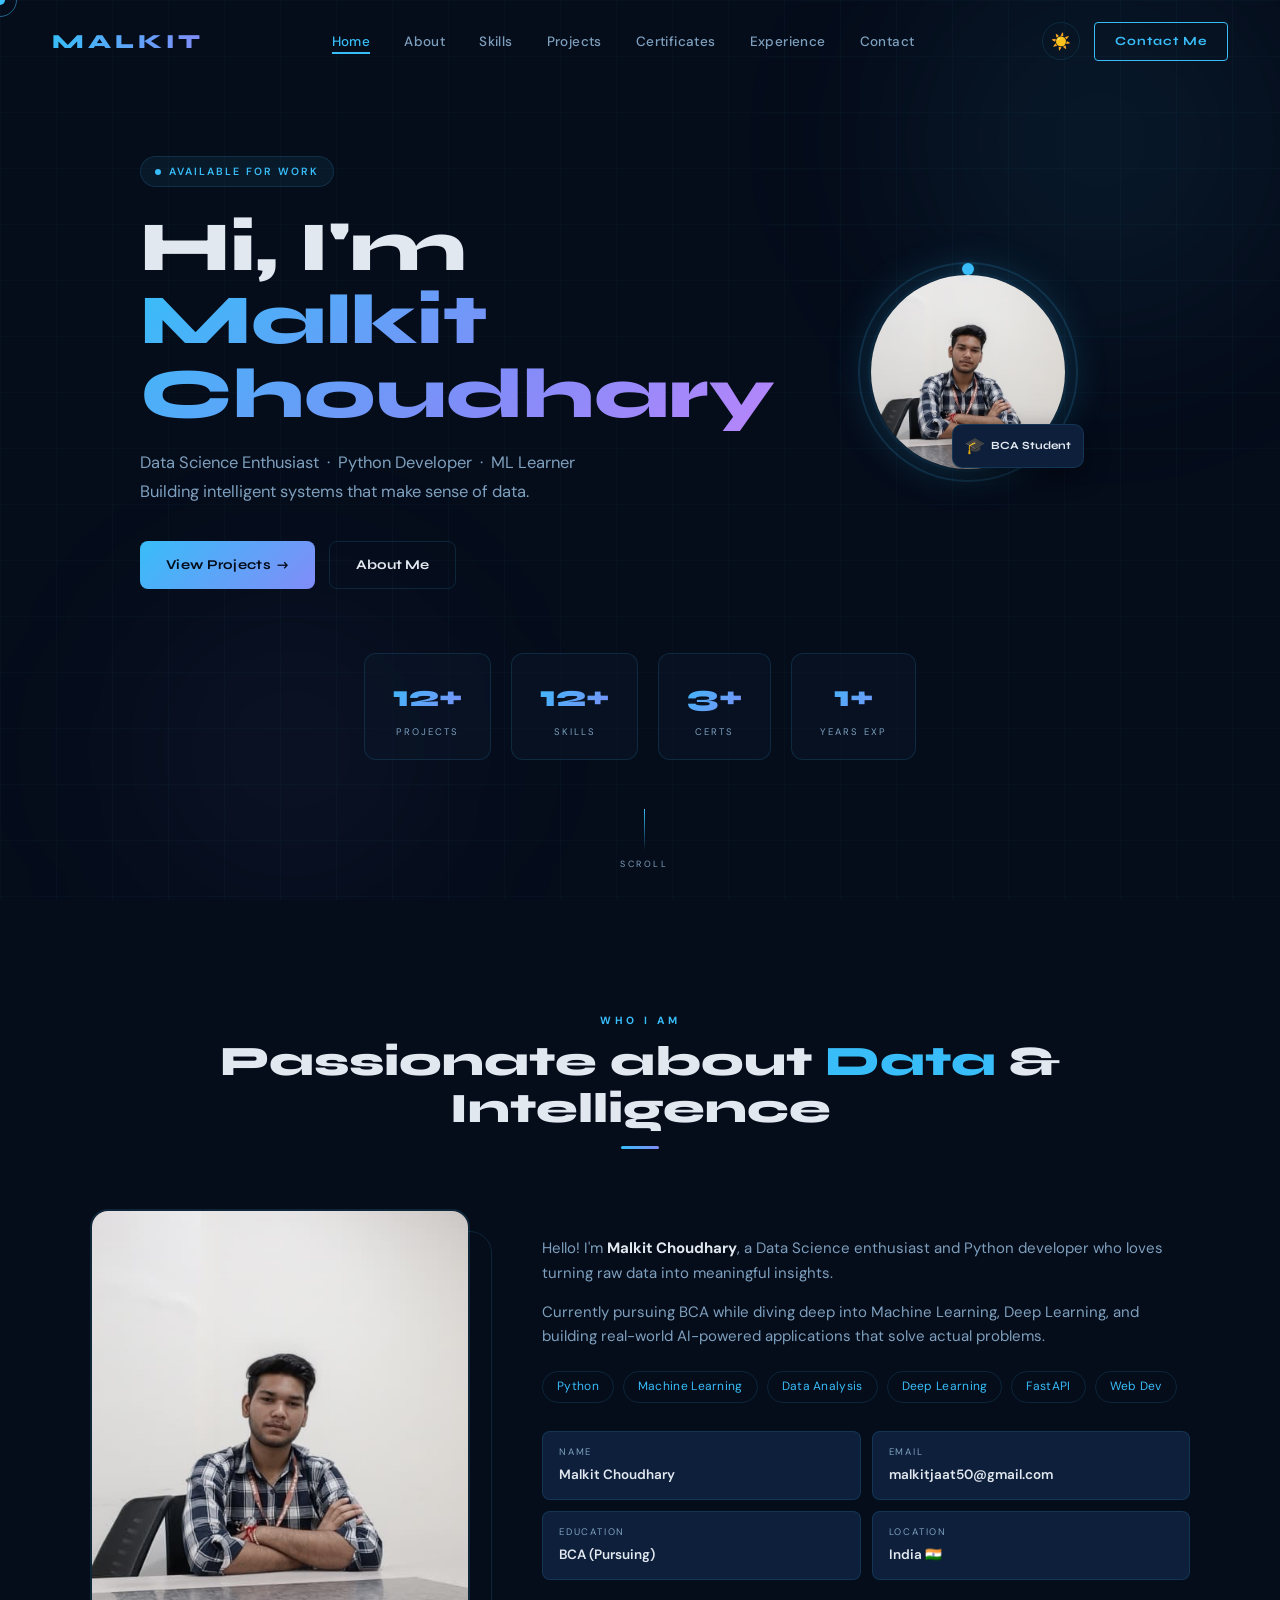
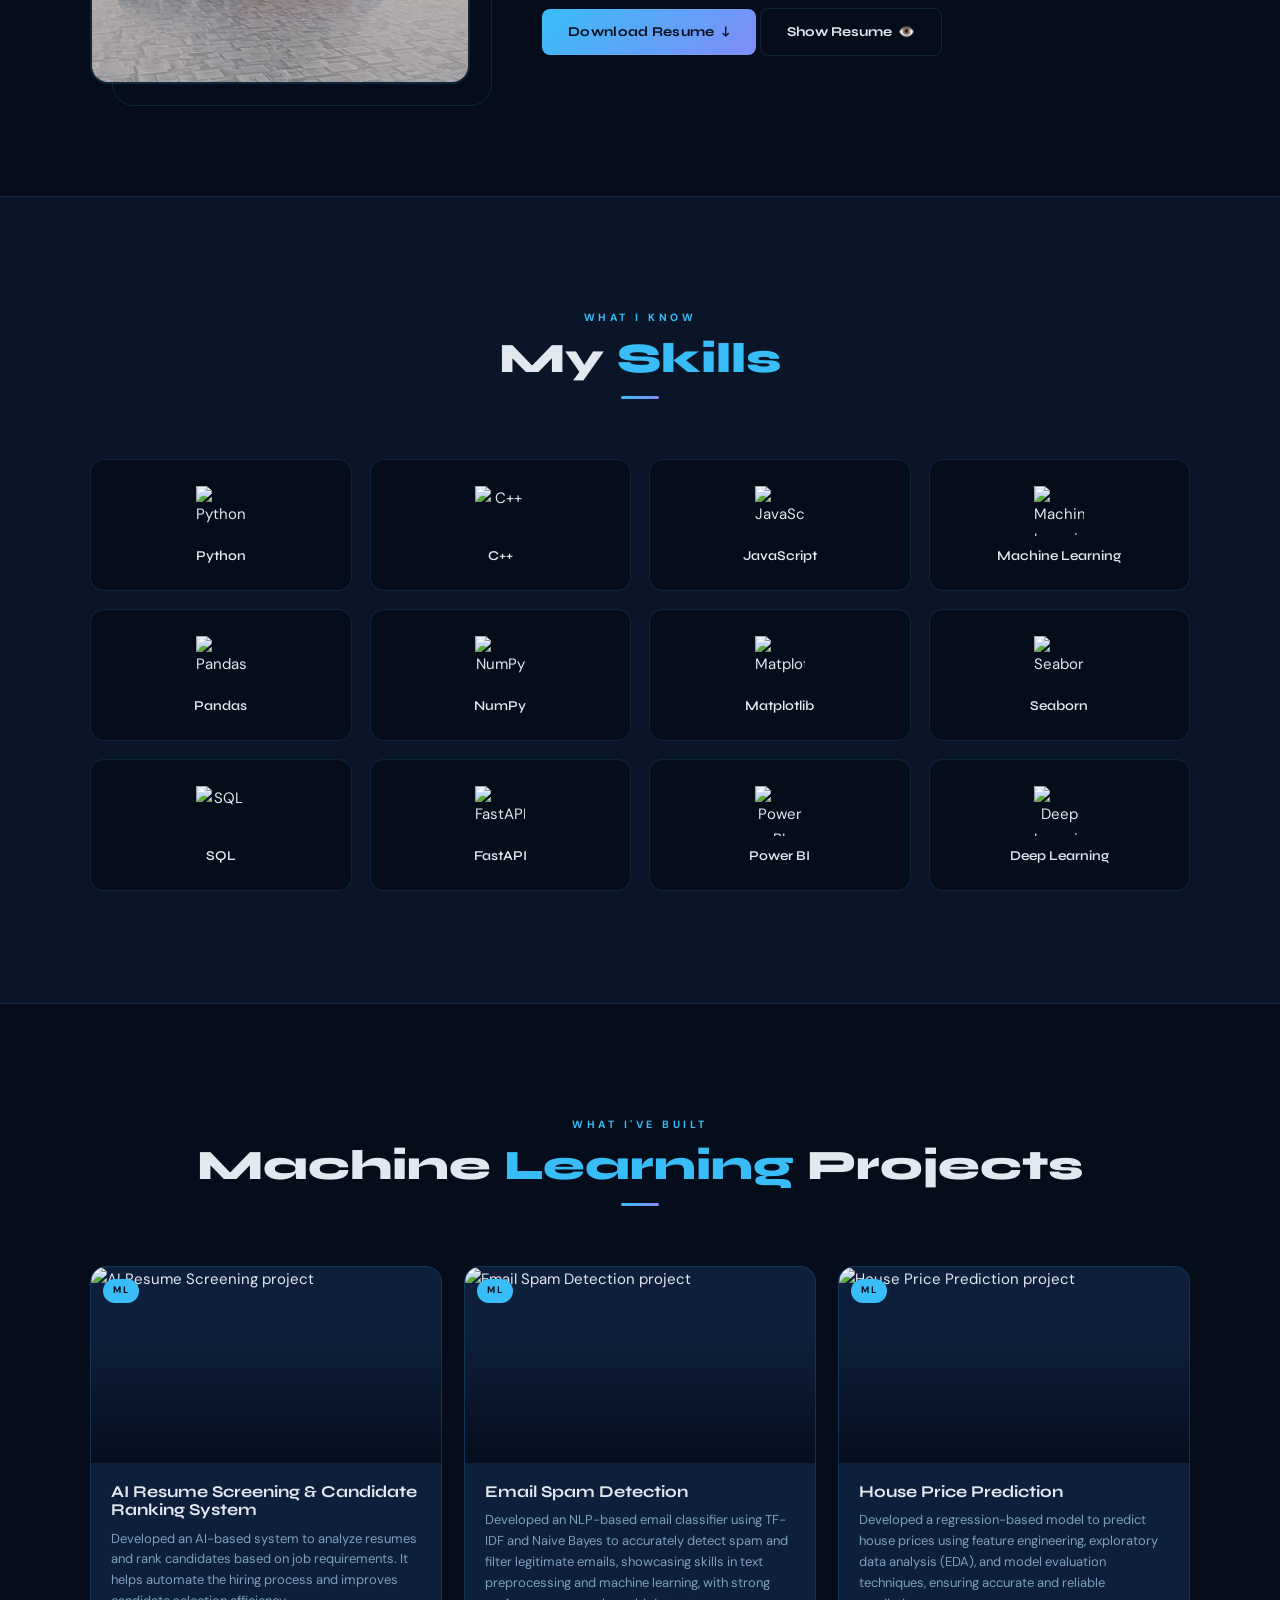
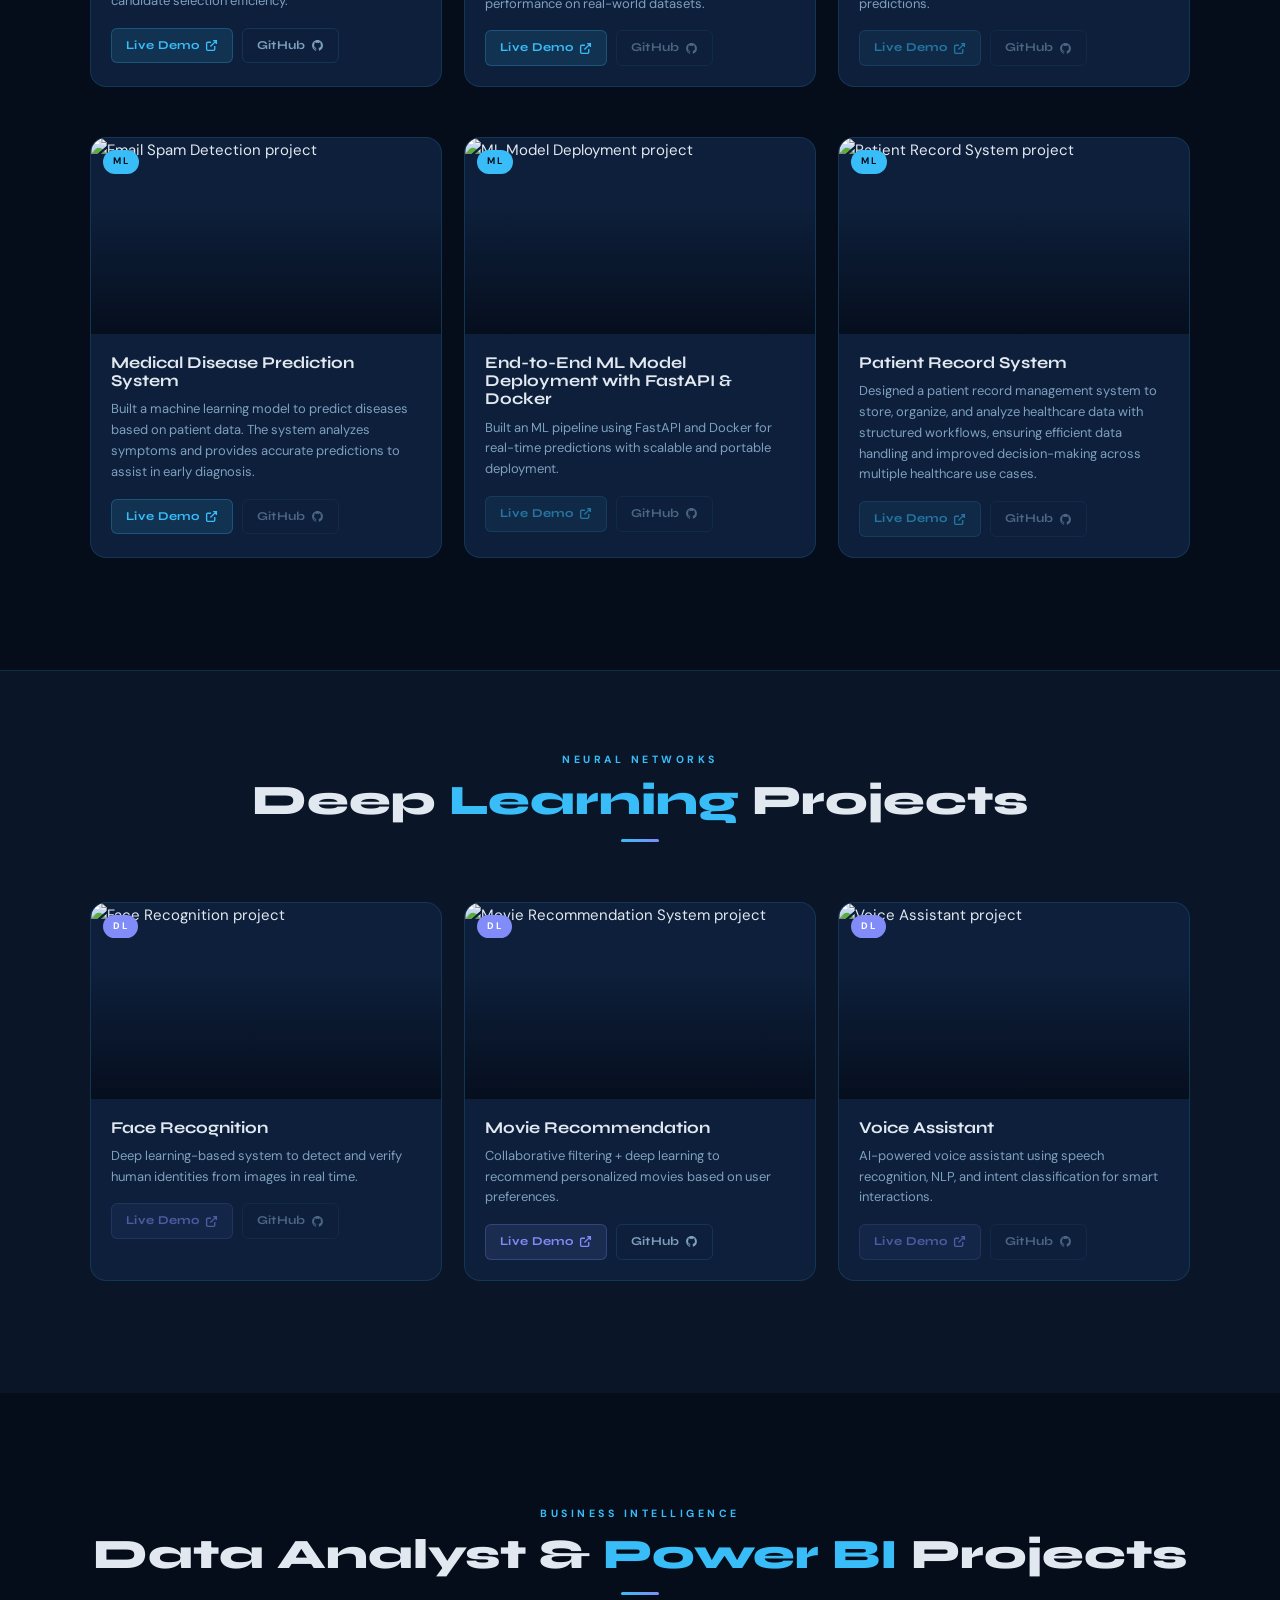
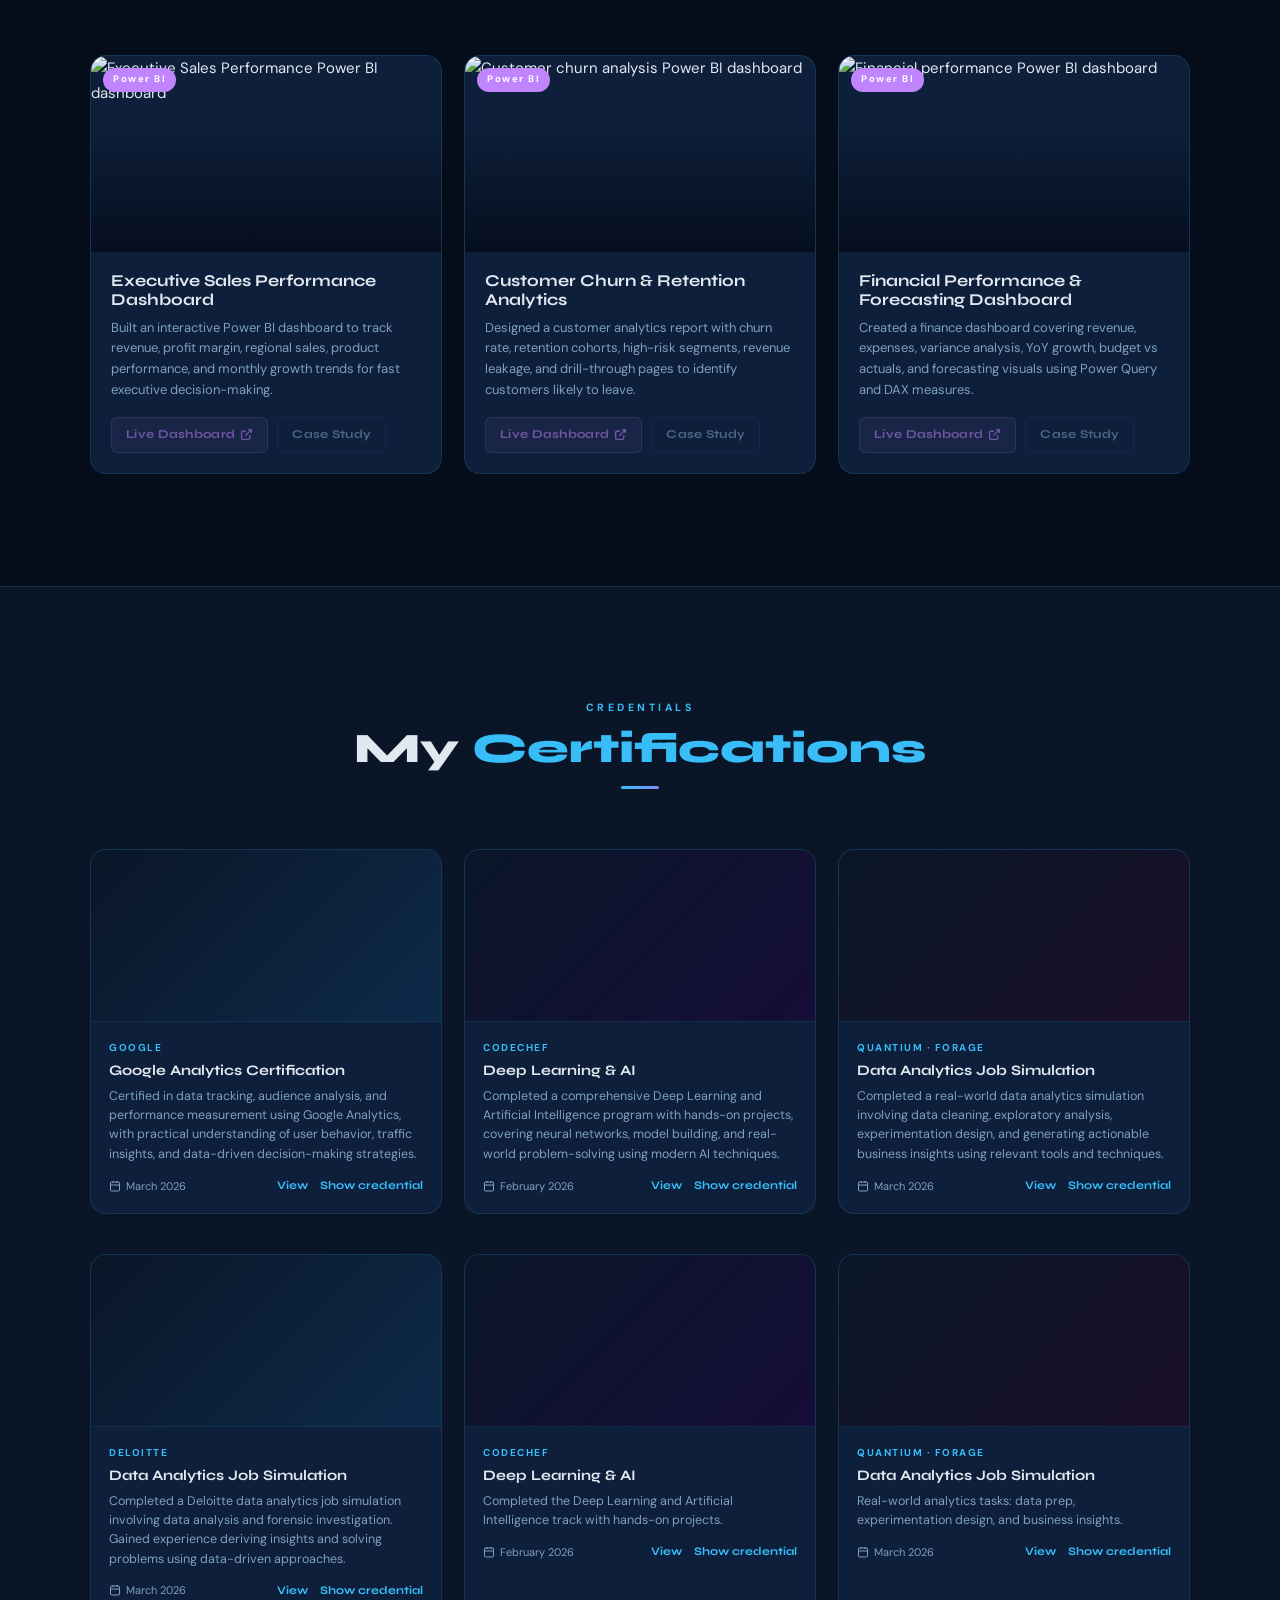
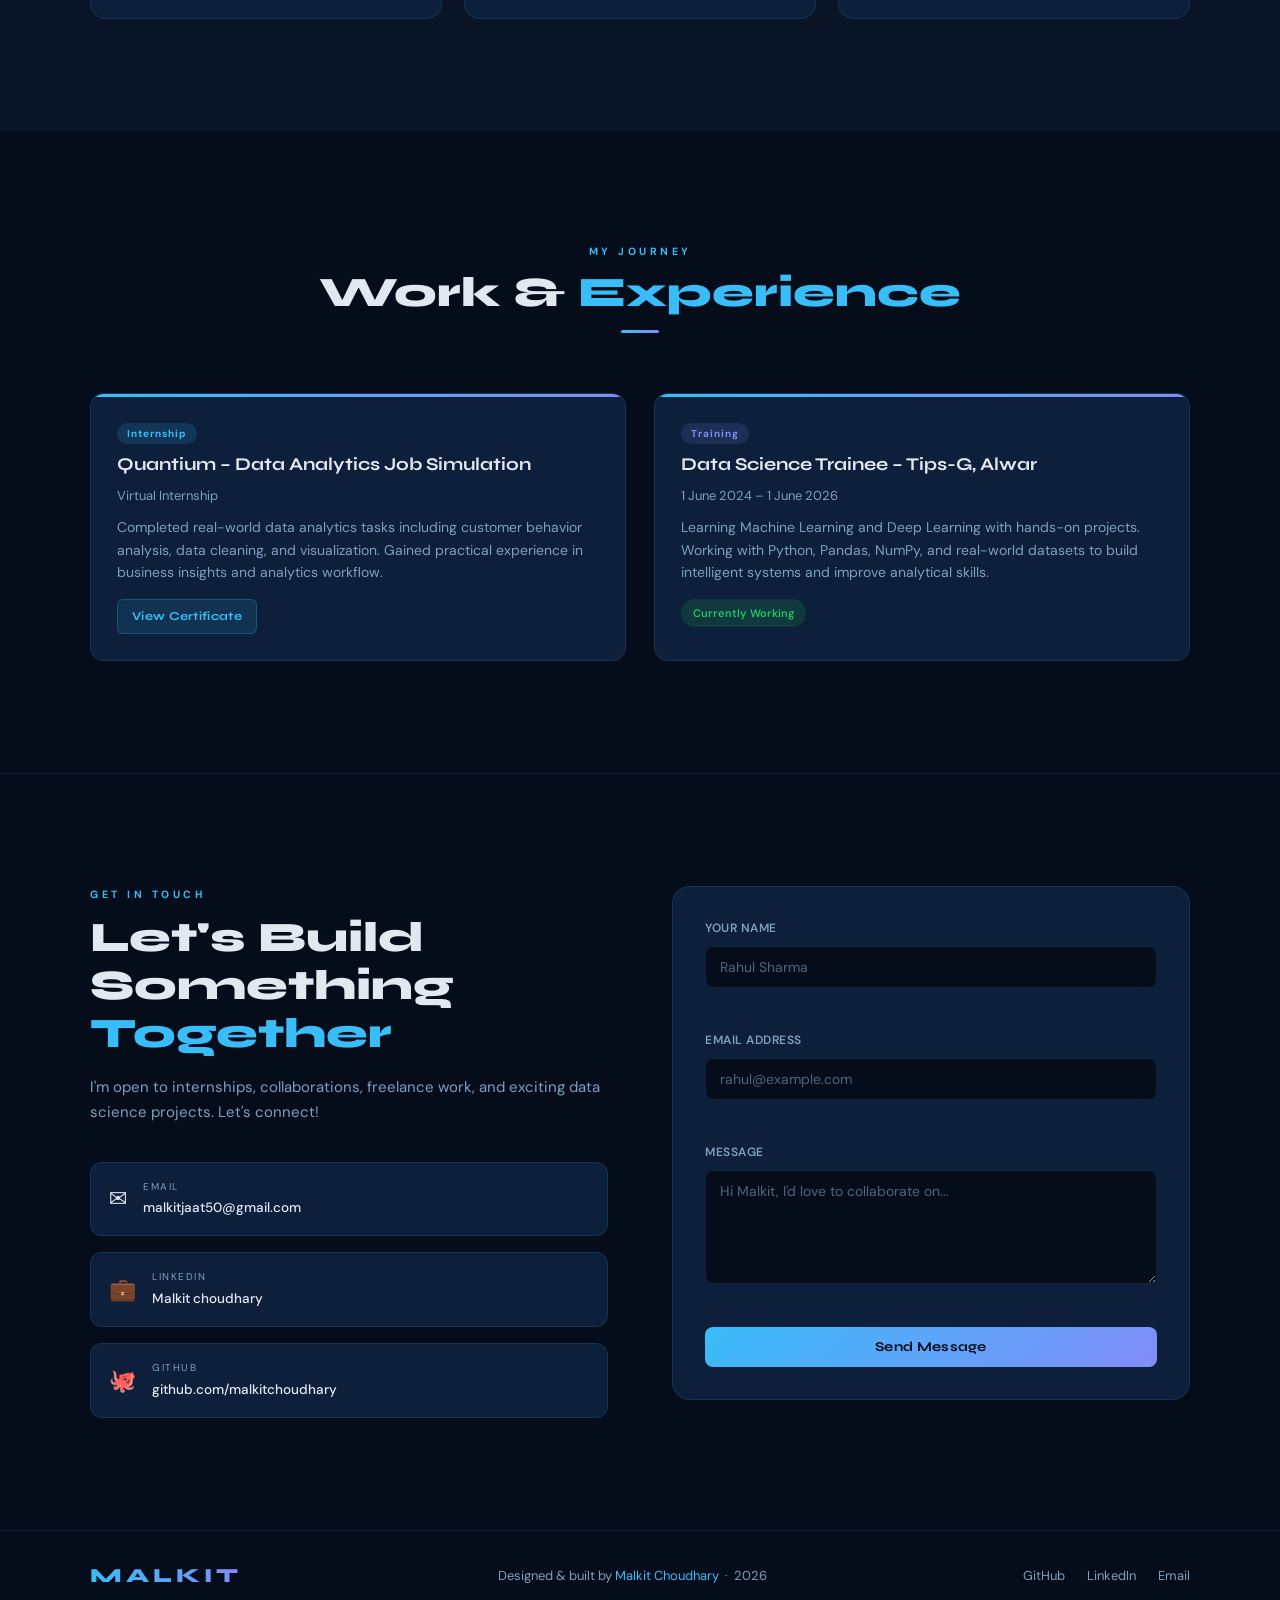
==== commit a0954702: "Fix resume links and mobile menu" ====
--- a/index.html
+++ b/index.html
@@ -49,7 +49,7 @@
         <span class="theme-icon" id="themeIcon">☀️</span>
       </button>
       <a href="#contact" class="btn-hire">Contact Me</a>
-      <button class="hamburger" id="hamburger" onclick="toggleMenu()" aria-label="Open menu" aria-expanded="false">
+      <button class="hamburger" id="hamburger" aria-label="Open menu" aria-expanded="false">
         <span></span><span></span><span></span>
       </button>
     </div>
@@ -179,7 +179,7 @@
           </div>
 
           <a href="resume.pdf" class="btn-primary" download aria-label="Download CV">
-            Download CV <span aria-hidden="true">↓</span>
+            Download Resume <span aria-hidden="true">↓</span>
           </a>
           <a href="resume.pdf" class="btn-outline" target="_blank" rel="noopener noreferrer" aria-label="Show Resume">
   Show Resume <span aria-hidden="true">👁️</span>
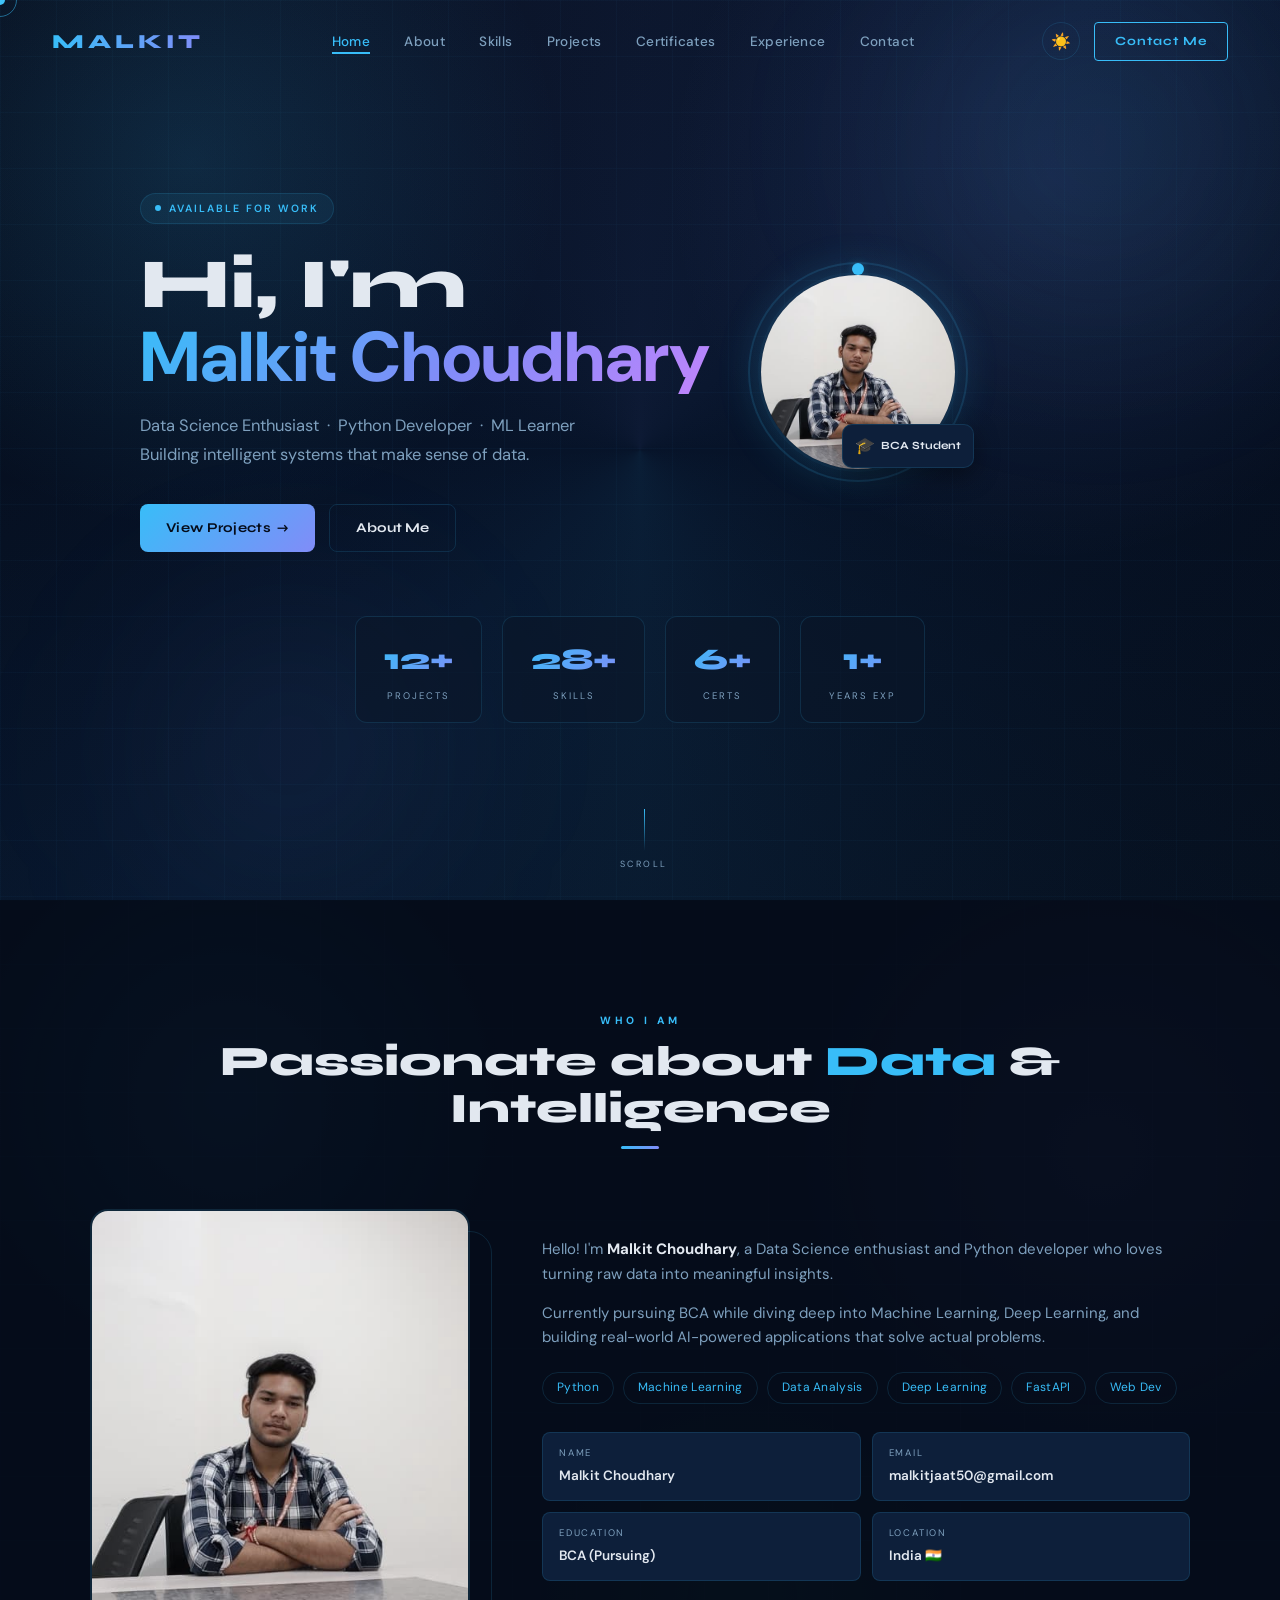
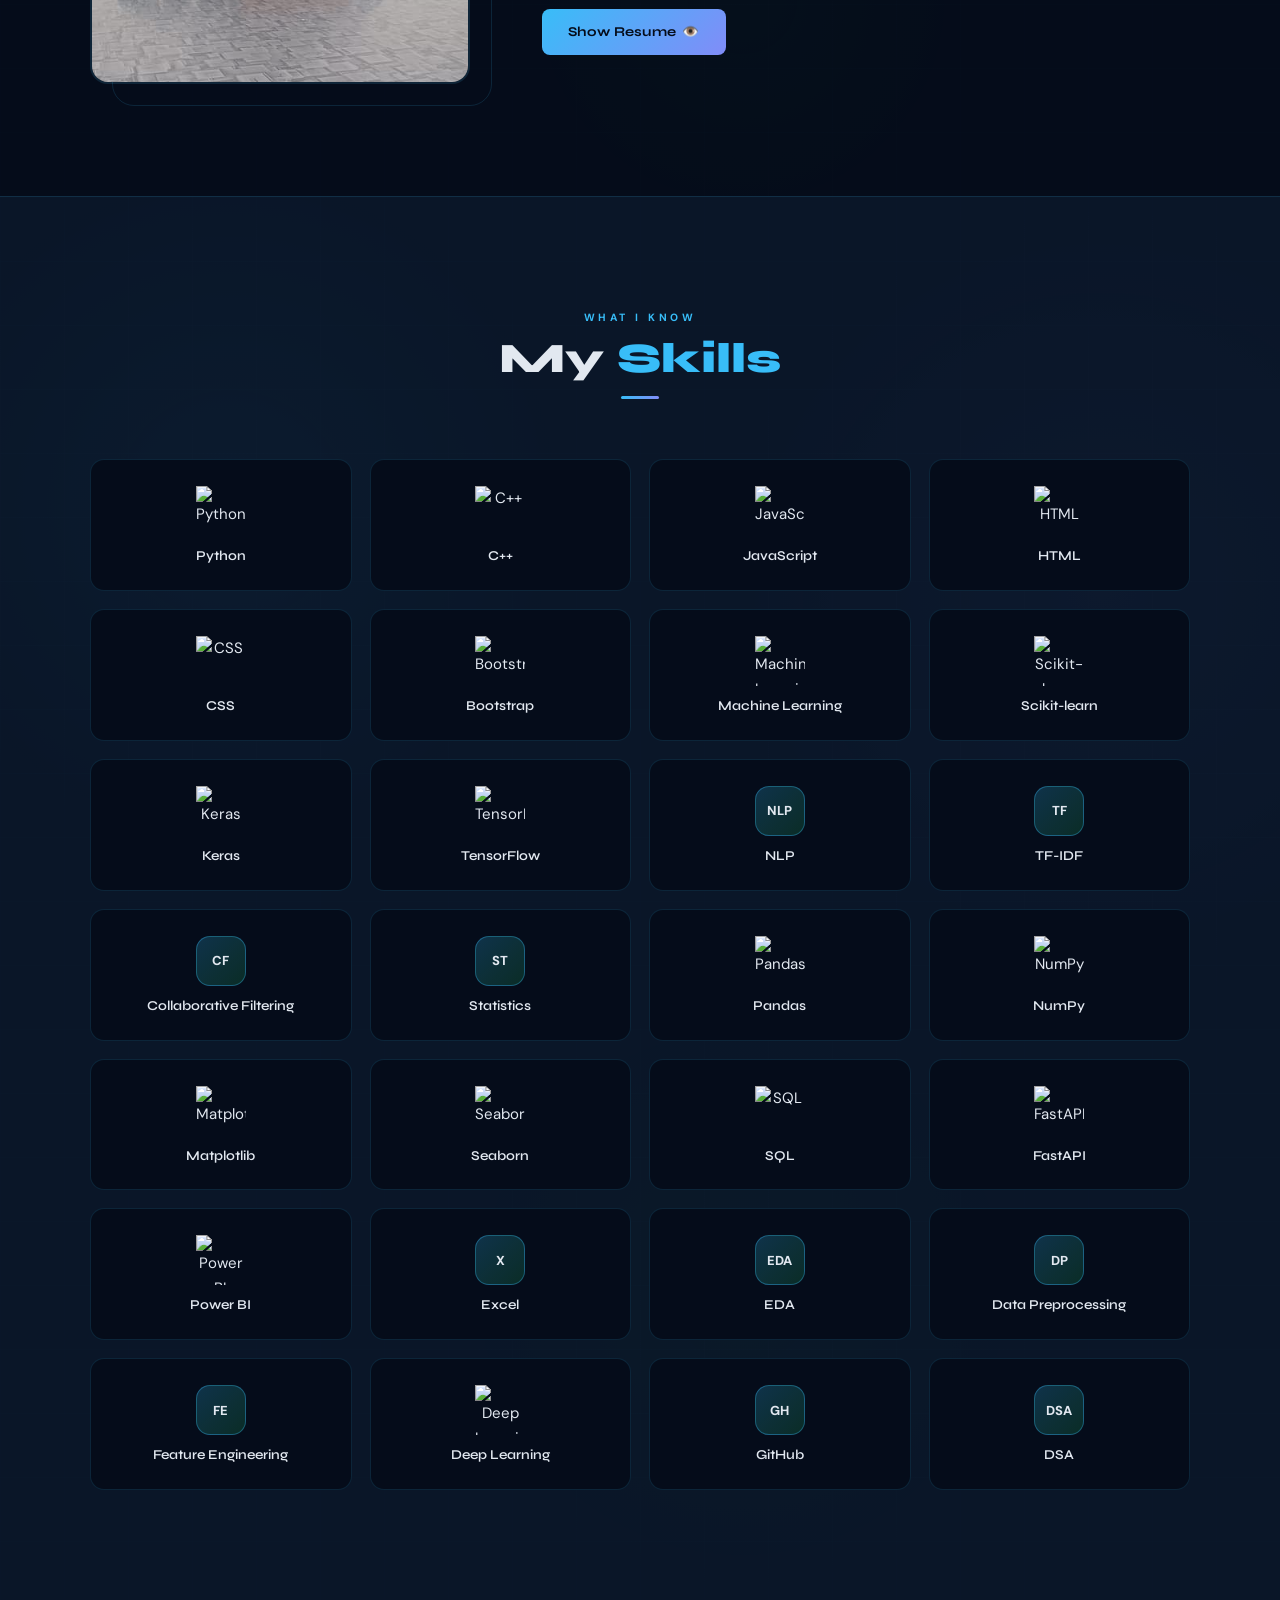
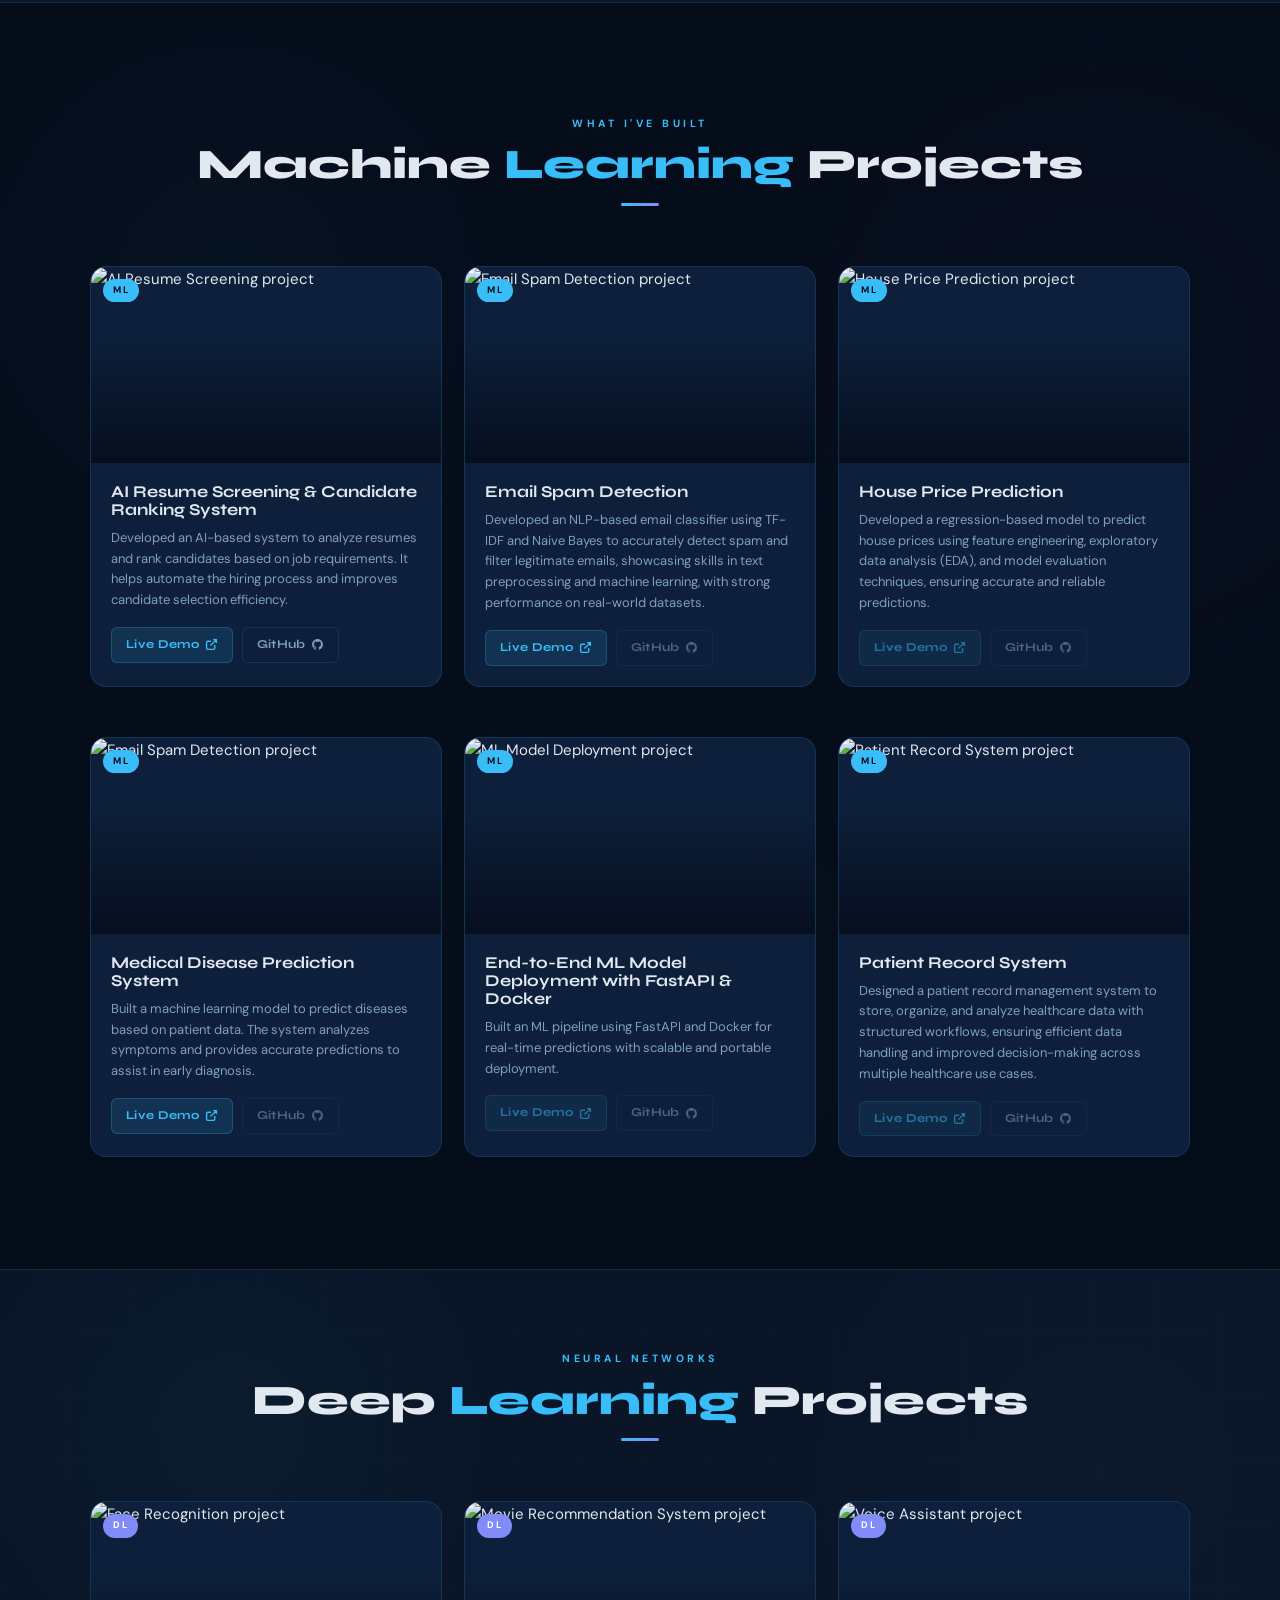
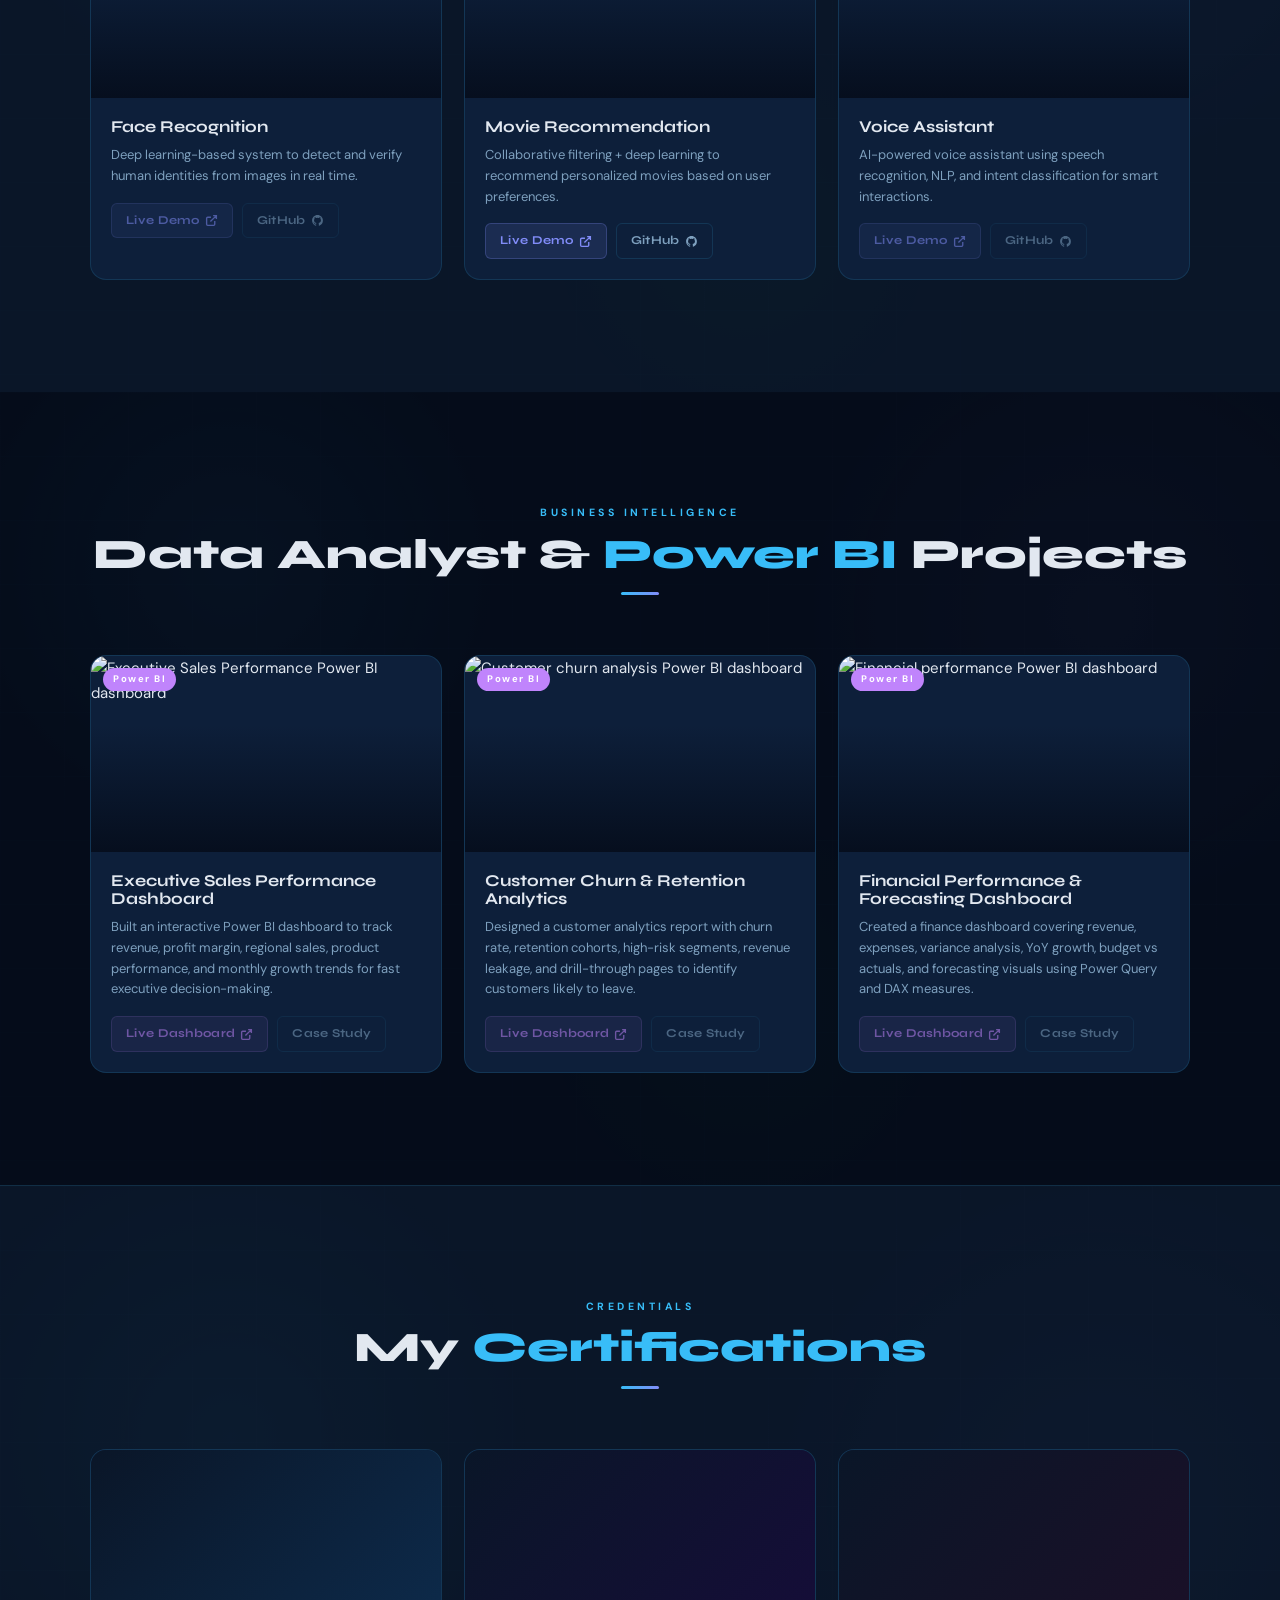
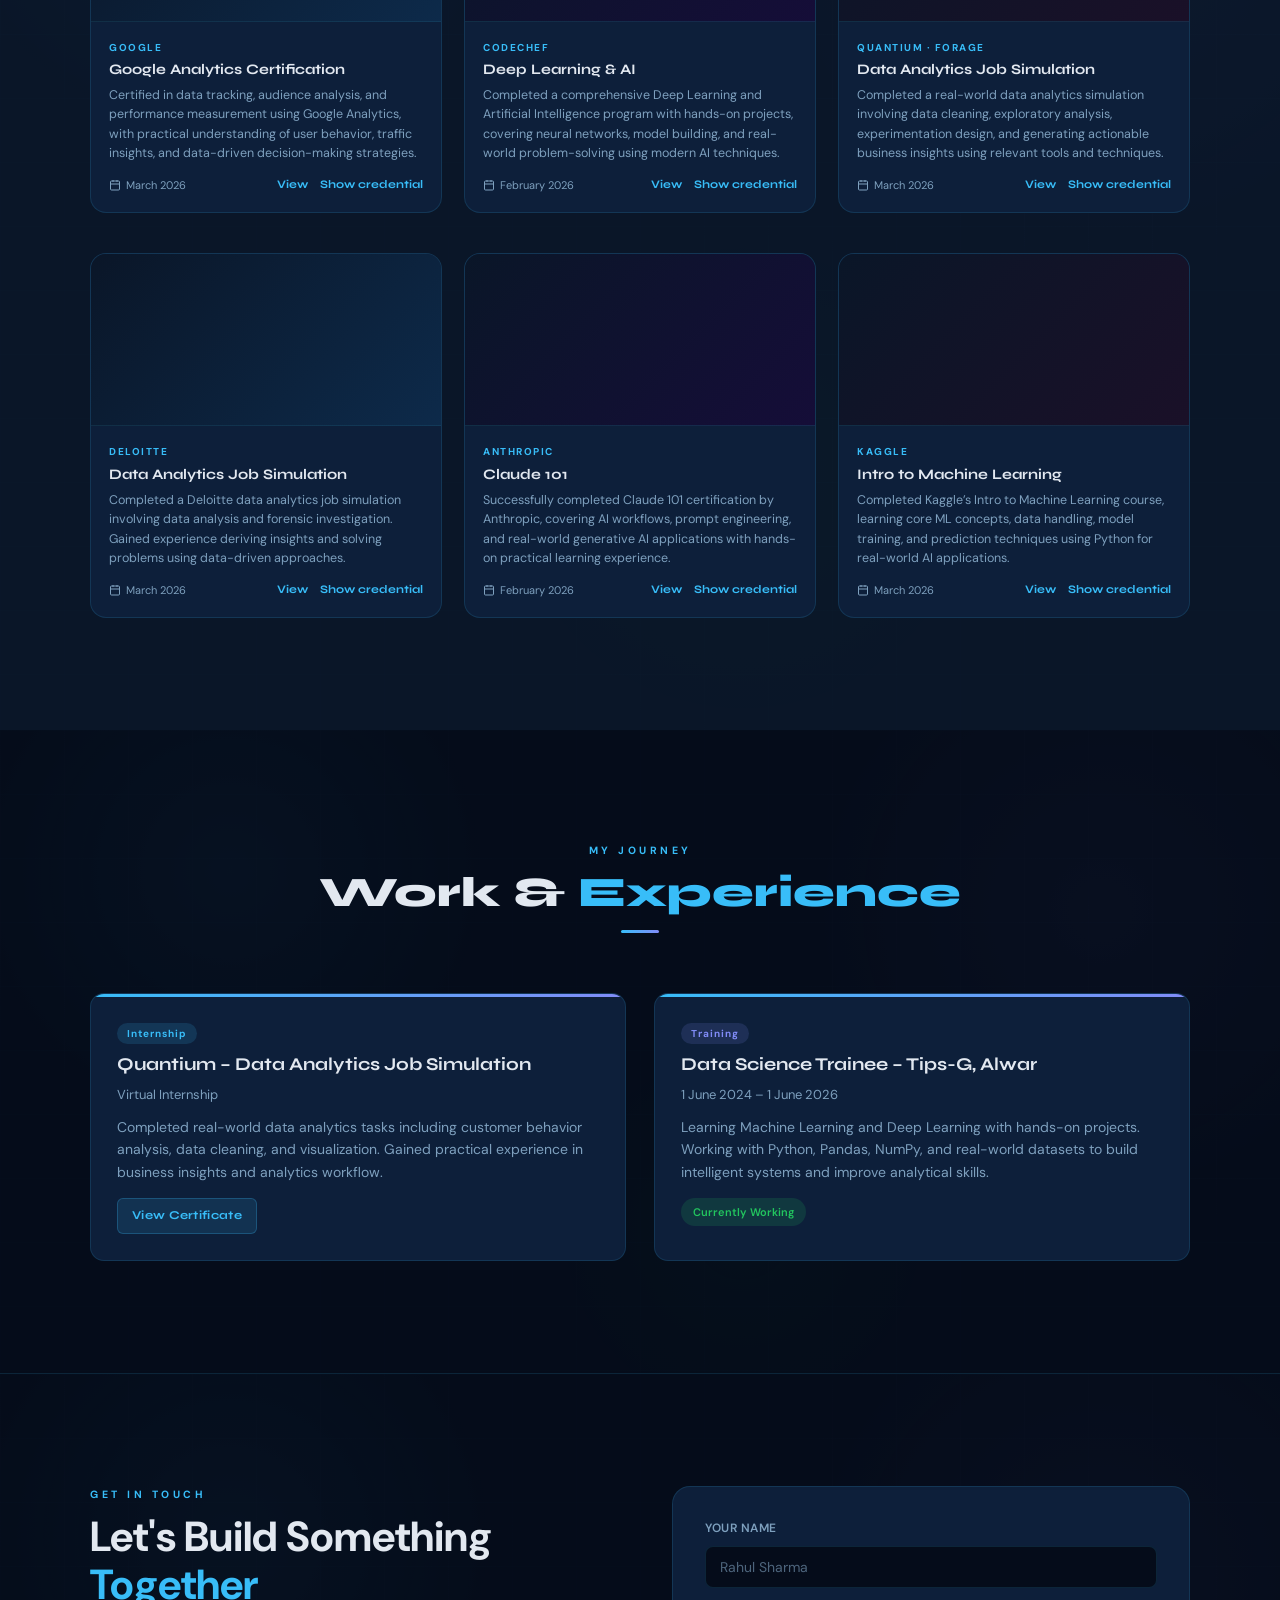
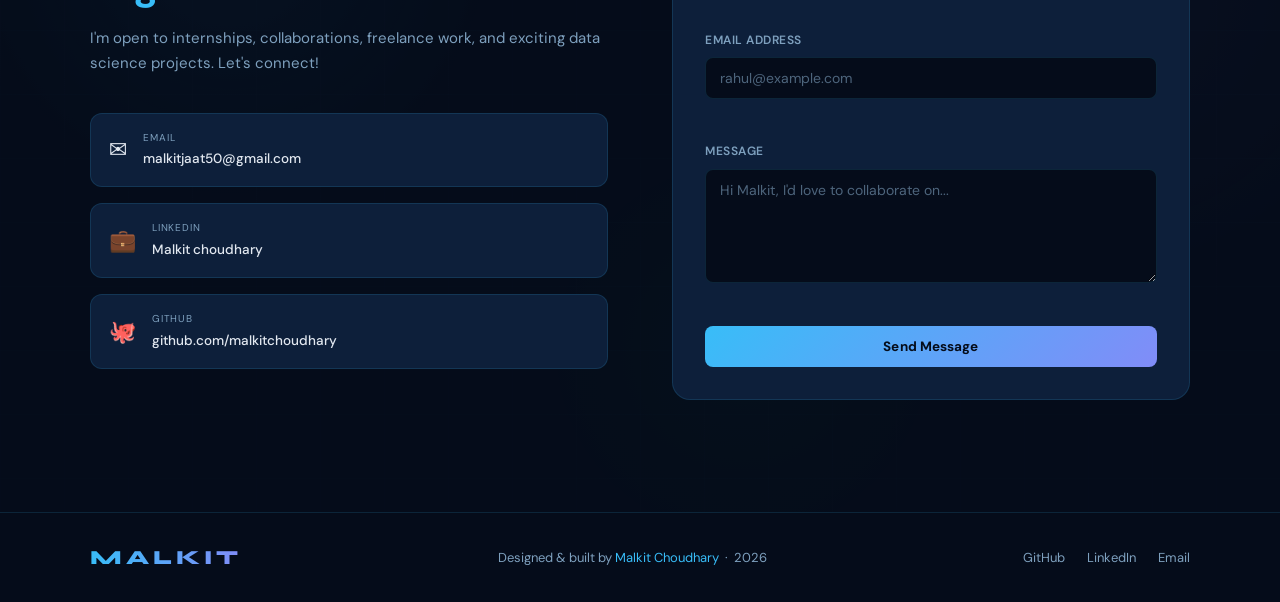
==== commit 66454025: "Polish portfolio visuals and contact form" ====
--- a/index.html
+++ b/index.html
@@ -20,13 +20,13 @@
   <div class="mobile-menu" id="mobileMenu" role="dialog" aria-label="Navigation menu">
     <button class="mobile-close" id="mobileClose" aria-label="Close menu">✕</button>
     <nav>
-      <a href="#home"         onclick="closeMobile()">Home</a>
-      <a href="#about"        onclick="closeMobile()">About</a>
-      <a href="#skills"       onclick="closeMobile()">Skills</a>
-      <a href="#projects"     onclick="closeMobile()">Projects</a>
-      <a href="#certificates" onclick="closeMobile()">Certificates</a>
-      <a href="#experience"     onclick="closeMobile()">Experience</a>
-      <a href="#contact"      onclick="closeMobile()">Contact</a>
+      <a href="index.html" onclick="closeMobile()">Home</a>
+      <a href="about.html" onclick="closeMobile()">About</a>
+      <a href="skills.html" onclick="closeMobile()">Skills</a>
+      <a href="projects.html" onclick="closeMobile()">Projects</a>
+      <a href="certificates.html" onclick="closeMobile()">Certificates</a>
+      <a href="experience.html" onclick="closeMobile()">Experience</a>
+      <a href="contact.html" onclick="closeMobile()">Contact</a>
     </nav>
   </div>
   <div class="menu-overlay" id="menuOverlay" onclick="closeMobile()"></div>
@@ -58,6 +58,11 @@
   <!-- ===== HERO ===== -->
   <section class="hero" id="home">
     <div class="hero-grid" aria-hidden="true"></div>
+    <div class="live-bg" aria-hidden="true">
+      <span></span><span></span><span></span><span></span><span></span><span></span>
+      <span></span><span></span><span></span><span></span><span></span><span></span>
+      <span></span><span></span><span></span><span></span><span></span><span></span>
+    </div>
     <div class="orb orb-1" aria-hidden="true"></div>
     <div class="orb orb-2" aria-hidden="true"></div>
 
@@ -102,11 +107,11 @@
         <div class="stat-label">PROJECTS</div>
       </div>
       <div class="stat">
-        <div class="stat-num" data-count="12" aria-label="12 skills">0+</div>
+        <div class="stat-num" data-count="28" aria-label="28 skills">0+</div>
         <div class="stat-label">SKILLS</div>
       </div>
       <div class="stat">
-        <div class="stat-num" data-count="3" aria-label="3 certifications">0+</div>
+        <div class="stat-num" data-count="6" aria-label="3 certifications">0+</div>
         <div class="stat-label">CERTS</div>
       </div>
       <div class="stat">
@@ -178,10 +183,8 @@
             </div>
           </div>
 
-          <a href="resume.pdf" class="btn-primary" download aria-label="Download CV">
-            Download Resume <span aria-hidden="true">↓</span>
-          </a>
-          <a href="resume.pdf" class="btn-outline" target="_blank" rel="noopener noreferrer" aria-label="Show Resume">
+         
+          <a href="resume.pdf" class="btn-primary" target="_blank" rel="noopener noreferrer" aria-label="Show Resume">
   Show Resume <span aria-hidden="true">👁️</span>
 </a>
         </div>
@@ -213,10 +216,50 @@
           <h3>JavaScript</h3>
         </div>
         <div class="skill-card reveal">
+          <img src="https://cdn.jsdelivr.net/gh/devicons/devicon/icons/html5/html5-original.svg" alt="HTML" loading="lazy">
+          <h3>HTML</h3>
+        </div>
+        <div class="skill-card reveal">
+          <img src="https://cdn.jsdelivr.net/gh/devicons/devicon/icons/css3/css3-original.svg" alt="CSS" loading="lazy">
+          <h3>CSS</h3>
+        </div>
+        <div class="skill-card reveal">
+          <img src="https://cdn.jsdelivr.net/gh/devicons/devicon/icons/bootstrap/bootstrap-original.svg" alt="Bootstrap" loading="lazy">
+          <h3>Bootstrap</h3>
+        </div>
+        <div class="skill-card reveal">
           <img src="https://upload.wikimedia.org/wikipedia/commons/0/05/Scikit_learn_logo_small.svg" alt="Machine Learning" loading="lazy">
           <h3>Machine Learning</h3>
         </div>
         <div class="skill-card reveal">
+          <img src="https://cdn.jsdelivr.net/gh/devicons/devicon/icons/scikitlearn/scikitlearn-original.svg" alt="Scikit-learn" loading="lazy">
+          <h3>Scikit-learn</h3>
+        </div>
+        <div class="skill-card reveal">
+          <img src="https://cdn.jsdelivr.net/gh/devicons/devicon/icons/keras/keras-original.svg" alt="Keras" loading="lazy">
+          <h3>Keras</h3>
+        </div>
+        <div class="skill-card reveal">
+          <img src="https://cdn.jsdelivr.net/gh/devicons/devicon/icons/tensorflow/tensorflow-original.svg" alt="TensorFlow" loading="lazy">
+          <h3>TensorFlow</h3>
+        </div>
+        <div class="skill-card reveal">
+          <div class="skill-icon">NLP</div>
+          <h3>NLP</h3>
+        </div>
+        <div class="skill-card reveal">
+          <div class="skill-icon">TF</div>
+          <h3>TF-IDF</h3>
+        </div>
+        <div class="skill-card reveal">
+          <div class="skill-icon">CF</div>
+          <h3>Collaborative Filtering</h3>
+        </div>
+        <div class="skill-card reveal">
+          <div class="skill-icon">ST</div>
+          <h3>Statistics</h3>
+        </div>
+        <div class="skill-card reveal">
           <img src="https://upload.wikimedia.org/wikipedia/commons/e/ed/Pandas_logo.svg" alt="Pandas" loading="lazy">
           <h3>Pandas</h3>
         </div>
@@ -245,8 +288,32 @@
           <h3>Power BI</h3>
         </div>
         <div class="skill-card reveal">
+          <div class="skill-icon">X</div>
+          <h3>Excel</h3>
+        </div>
+        <div class="skill-card reveal">
+          <div class="skill-icon">EDA</div>
+          <h3>EDA</h3>
+        </div>
+        <div class="skill-card reveal">
+          <div class="skill-icon">DP</div>
+          <h3>Data Preprocessing</h3>
+        </div>
+        <div class="skill-card reveal">
+          <div class="skill-icon">FE</div>
+          <h3>Feature Engineering</h3>
+        </div>
+        <div class="skill-card reveal">
           <img src="https://upload.wikimedia.org/wikipedia/commons/a/ae/Keras_logo.svg" alt="Deep Learning / Keras" loading="lazy">
           <h3>Deep Learning</h3>
+        </div>
+        <div class="skill-card reveal">
+          <div class="skill-icon">GH</div>
+          <h3>GitHub</h3>
+        </div>
+        <div class="skill-card reveal">
+          <div class="skill-icon">DSA</div>
+          <h3>DSA</h3>
         </div>
 
       </div>
@@ -591,7 +658,7 @@
               </span>
               <div class="cert-actions">
                 <a href="image copy.png" target="_blank" rel="noopener noreferrer" class="cert-link" aria-label="View Google Analytics Certificate">View</a>
-                <a href="javascript:void(0)" class="cert-link" aria-label="Show Google Analytics Credential">Show credential</a>
+                <a href="https://www.credential.net/cbf534e5-970b-488b-bb6d-a1b658cd7563#acc.ix1O37Ik" class="cert-link" aria-label="Show Google Analytics Credential">Show credential</a>
               </div>
             </div>
           </div>
@@ -614,7 +681,7 @@
               </span>
               <div class="cert-actions">
                 <a href="image.png" target="_blank" rel="noopener noreferrer" class="cert-link" aria-label="View Deep Learning Certificate">View</a>
-                <a href="javascript:void(0)" class="cert-link" aria-label="Show Deep Learning Credential">Show credential</a>
+                <a href="https://www.codechef.com/certificates/public/708a6f2" class="cert-link" aria-label="Show Deep Learning Credential">Show credential</a>
               </div>
             </div>
           </div>
@@ -637,7 +704,7 @@
               </span>
               <div class="cert-actions">
                 <a href="forage.pdf" target="_blank" rel="noopener noreferrer" class="cert-link" aria-label="View Data Analytics Certificate">View</a>
-                <a href="javascript:void(0)" class="cert-link" aria-label="Show Data Analytics Credential">Show credential</a>
+                <a href="https://www.theforage.com/completion-certificates/32A6DqtsbF7LbKdcq/NkaC7knWtjSbi6aYv_32A6DqtsbF7LbKdcq_69c11970ed907290e0159dcd_1774437064419_completion_certificate.pdf" class="cert-link" aria-label="Show Data Analytics Credential">Show credential</a>
               </div>
             </div>
           </div>
@@ -666,7 +733,7 @@
               </span>
               <div class="cert-actions">
                 <a href="deloit.pdf" target="_blank" rel="noopener noreferrer" class="cert-link" aria-label="View Deloitte Certificate">View</a>
-                <a href="javascript:void(0)" class="cert-link" aria-label="Show Deloitte Credential">Show credential</a>
+                <a href="https://www.theforage.com/completion-certificates/9PBTqmSxAf6zZTseP/io9DzWKe3PTsiS6GG_9PBTqmSxAf6zZTseP_69c11970ed907290e0159dcd_1774269935589_completion_certificate.pdf" class="cert-link" aria-label="Show Deloitte Credential">Show credential</a>
               </div>
             </div>
           </div>
@@ -674,22 +741,21 @@
 
         <div class="cert-card reveal">
           <div class="cert-img-wrap">
-            <img src="https://static.startuptalky.com/2021/04/codechef-startuptalky.jpg" alt="Deep Learning &amp; AI Certificate" loading="lazy"
+            <img src="https://img-c.udemycdn.com/course/480x270/7053189_6545_3.jpg" alt="Deep Learning &amp; AI Certificate" loading="lazy"
               onerror="this.parentElement.style.background='linear-gradient(135deg,#0a1628,#150d38)';this.style.display='none'">
             <div class="cert-logo">🤖</div>
           </div>
           <div class="cert-body">
-            <span class="cert-issuer">CodeChef</span>
-            <h3>Deep Learning &amp; AI</h3>
-            <p>Completed the Deep Learning and Artificial Intelligence track with hands-on projects.</p>
-            <div class="cert-footer">
+ <span class="cert-issuer">Anthropic</span>
+<h3>Claude 101</h3>
+<p>Successfully completed Claude 101 certification by Anthropic, covering AI workflows, prompt engineering, and real-world generative AI applications with hands-on practical learning experience.</p>            <div class="cert-footer">
               <span class="cert-date">
                 <svg width="12" height="12" fill="none" stroke="currentColor" stroke-width="2" viewBox="0 0 24 24" aria-hidden="true"><rect x="3" y="4" width="18" height="18" rx="2" ry="2"/><line x1="16" y1="2" x2="16" y2="6"/><line x1="8" y1="2" x2="8" y2="6"/><line x1="3" y1="10" x2="21" y2="10"/></svg>
                 February 2026
               </span>
               <div class="cert-actions">
-                <a href="image.png" target="_blank" rel="noopener noreferrer" class="cert-link" aria-label="View Deep Learning Certificate">View</a>
-                <a href="javascript:void(0)" class="cert-link" aria-label="Show Deep Learning Credential">Show credential</a>
+                <a href="claude.pdf" target="_blank" rel="noopener noreferrer" class="cert-link" aria-label="View Deep Learning Certificate">View</a>
+                <a href="https://verify.skilljar.com/c/3q86hm7bx692" class="cert-link" aria-label="Show Deep Learning Credential">Show credential</a>
               </div>
             </div>
           </div>
@@ -697,22 +763,21 @@
 
         <div class="cert-card reveal">
           <div class="cert-img-wrap">
-            <img src="https://www.sandiego.edu/careers/images/Forage-blue.png" alt="Data Analytics Job Simulation Certificate" loading="lazy"
+            <img src="https://encrypted-tbn0.gstatic.com/images?q=tbn:ANd9GcT4-HA94jEnQeL0wTCfNDwDgbbQ6P9DpLP-_w&s" alt="Data Analytics Job Simulation Certificate" loading="lazy"
               onerror="this.parentElement.style.background='linear-gradient(135deg,#0a1628,#1a1028)';this.style.display='none'">
             <div class="cert-logo">📈</div>
           </div>
           <div class="cert-body">
-            <span class="cert-issuer">Quantium · Forage</span>
-            <h3>Data Analytics Job Simulation</h3>
-            <p>Real-world analytics tasks: data prep, experimentation design, and business insights.</p>
-            <div class="cert-footer">
+ <span class="cert-issuer">Kaggle</span>
+<h3>Intro to Machine Learning</h3>
+<p>Completed Kaggle’s Intro to Machine Learning course, learning core ML concepts, data handling, model training, and prediction techniques using Python for real-world AI applications.</p>            <div class="cert-footer">
               <span class="cert-date">
                 <svg width="12" height="12" fill="none" stroke="currentColor" stroke-width="2" viewBox="0 0 24 24" aria-hidden="true"><rect x="3" y="4" width="18" height="18" rx="2" ry="2"/><line x1="16" y1="2" x2="16" y2="6"/><line x1="8" y1="2" x2="8" y2="6"/><line x1="3" y1="10" x2="21" y2="10"/></svg>
                 March 2026
               </span>
               <div class="cert-actions">
-                <a href="forage.pdf" target="_blank" rel="noopener noreferrer" class="cert-link" aria-label="View Data Analytics Certificate">View</a>
-                <a href="javascript:void(0)" class="cert-link" aria-label="Show Data Analytics Credential">Show credential</a>
+                <a href="ml.png" target="_blank" rel="noopener noreferrer" class="cert-link" aria-label="View Data Analytics Certificate">View</a>
+                <a href="https://www.kaggle.com/learn/certification/malkitchoudhary/intro-to-machine-learning" class="cert-link" aria-label="Show Data Analytics Credential">Show credential</a>
               </div>
             </div>
           </div>
@@ -815,6 +880,7 @@
 
         <div class="contact-form-wrap reveal">
           <form
+            id="contactForm"
             class="contact-form"
             action="https://formsubmit.co/4379660ea68fe20378393e763d988064"
             method="POST"
@@ -841,6 +907,9 @@
               <span id="submitText">Send Message</span>
               <span id="submitSpinner" class="hidden">Sending...</span>
             </button>
+            <div class="form-success hidden" id="formSuccess" role="status" aria-live="polite">
+              Thank you! Your message has been sent successfully.
+            </div>
           </form>
         </div>
 
--- a/style.css
+++ b/style.css
@@ -38,9 +38,9 @@
 body.light-mode {
   --bg:         #f0f6ff;
   --bg-alt:     #e4eef9;
-  --bg-card:    #ffffff;
-  --text:       #0f1e33;
-  --text-muted: #4a6481;
+  --bg-card:    #edf6ff;
+  --text:       #173b63;
+  --text-muted: #5c7896;
   --border:     rgba(56,189,248,0.3);
   --shadow:     rgba(56,189,248,0.12);
   --glow1:      rgba(56,189,248,0.18);
@@ -66,6 +66,46 @@
 
 img { display: block; max-width: 100%; }
 a   { color: inherit; }
+
+section {
+  position: relative;
+  overflow: hidden;
+  isolation: isolate;
+}
+section > .container {
+  position: relative;
+  z-index: 1;
+}
+section:not(.hero)::before {
+  content: '';
+  position: absolute;
+  inset: 0;
+  z-index: 0;
+  pointer-events: none;
+  opacity: 0.26;
+  background-image:
+    radial-gradient(circle at 18% 22%, rgba(56,189,248,0.13), transparent 24%),
+    radial-gradient(circle at 86% 28%, rgba(129,140,248,0.1), transparent 28%),
+    radial-gradient(circle at 58% 78%, rgba(34,197,94,0.08), transparent 24%),
+    linear-gradient(rgba(56,189,248,0.026) 1px, transparent 1px),
+    linear-gradient(90deg, rgba(129,140,248,0.022) 1px, transparent 1px);
+  background-size: auto, auto, auto, 64px 64px, 64px 64px;
+  animation: sectionLiveBg 28s linear infinite;
+}
+body.light-mode section:not(.hero)::before {
+  opacity: 0.36;
+  background-image:
+    radial-gradient(circle at 18% 22%, rgba(14,165,233,0.13), transparent 24%),
+    radial-gradient(circle at 86% 28%, rgba(129,140,248,0.11), transparent 28%),
+    radial-gradient(circle at 58% 78%, rgba(34,197,94,0.1), transparent 24%),
+    linear-gradient(rgba(31,95,143,0.032) 1px, transparent 1px),
+    linear-gradient(90deg, rgba(31,95,143,0.026) 1px, transparent 1px);
+}
+
+@keyframes sectionLiveBg {
+  0%   { background-position: 0 0, 0 0, 0 0, 0 0, 0 0; }
+  100% { background-position: 36px -24px, -30px 28px, 20px 34px, 64px 64px, 64px 64px; }
+}
 
 h1, h2, h3, h4, h5 {
   font-family: var(--font-display);
@@ -469,20 +509,110 @@
   flex-direction: column;
   justify-content: center;
   padding-top: 80px;
+  isolation: isolate;
+  background:
+    radial-gradient(circle at 15% 18%, rgba(56,189,248,0.14), transparent 28%),
+    radial-gradient(circle at 82% 20%, rgba(129,140,248,0.12), transparent 30%),
+    linear-gradient(135deg, var(--bg) 0%, #07142a 50%, var(--bg) 100%);
+}
+.hero::before {
+  content: '';
+  position: absolute;
+  inset: -35%;
+  z-index: 0;
+  pointer-events: none;
+  background:
+    conic-gradient(from 90deg, transparent, rgba(56,189,248,0.12), transparent, rgba(129,140,248,0.1), transparent);
+  opacity: 0.5;
+  animation: liveSweep 24s linear infinite;
+}
+body.light-mode .hero {
+  background:
+    radial-gradient(circle at 15% 18%, rgba(56,189,248,0.22), transparent 28%),
+    radial-gradient(circle at 82% 20%, rgba(129,140,248,0.16), transparent 30%),
+    linear-gradient(135deg, var(--bg) 0%, #dfeeff 50%, var(--bg) 100%);
+}
+body.light-mode .hero::before { opacity: 0.32; }
+
+@keyframes liveSweep {
+  from { transform: rotate(0deg) scale(1); }
+  to   { transform: rotate(360deg) scale(1.05); }
 }
 
 /* Background grid */
 .hero-grid {
   position: absolute; inset: 0; pointer-events: none;
+  z-index: 0;
   background-image:
     linear-gradient(rgba(56,189,248,0.032) 1px, transparent 1px),
     linear-gradient(90deg, rgba(56,189,248,0.032) 1px, transparent 1px);
   background-size: 56px 56px;
+  animation: gridFlow 16s linear infinite;
+}
+
+@keyframes gridFlow {
+  from { background-position: 0 0, 0 0; }
+  to   { background-position: 56px 56px, 56px 56px; }
+}
+
+.live-bg {
+  position: absolute;
+  inset: 0;
+  z-index: 0;
+  overflow: hidden;
+  pointer-events: none;
+}
+.live-bg span {
+  position: absolute;
+  width: 4px;
+  height: 4px;
+  border-radius: 50%;
+  background: var(--a1);
+  box-shadow: 0 0 14px rgba(56,189,248,0.75);
+  opacity: 0;
+  animation: dataFloat 10s linear infinite;
+}
+.live-bg span::after {
+  content: '';
+  position: absolute;
+  left: 50%;
+  bottom: 8px;
+  width: 1px;
+  height: 64px;
+  transform: translateX(-50%);
+  background: linear-gradient(transparent, rgba(56,189,248,0.45));
+}
+.live-bg span:nth-child(1)  { left: 8%;  animation-delay: -1s; animation-duration: 11s; }
+.live-bg span:nth-child(2)  { left: 16%; animation-delay: -7s; animation-duration: 13s; }
+.live-bg span:nth-child(3)  { left: 24%; animation-delay: -3s; animation-duration: 9s; }
+.live-bg span:nth-child(4)  { left: 32%; animation-delay: -9s; animation-duration: 12s; }
+.live-bg span:nth-child(5)  { left: 40%; animation-delay: -5s; animation-duration: 10s; }
+.live-bg span:nth-child(6)  { left: 48%; animation-delay: -2s; animation-duration: 14s; }
+.live-bg span:nth-child(7)  { left: 56%; animation-delay: -8s; animation-duration: 11s; }
+.live-bg span:nth-child(8)  { left: 64%; animation-delay: -4s; animation-duration: 13s; }
+.live-bg span:nth-child(9)  { left: 72%; animation-delay: -6s; animation-duration: 9s; }
+.live-bg span:nth-child(10) { left: 80%; animation-delay: -10s; animation-duration: 12s; }
+.live-bg span:nth-child(11) { left: 88%; animation-delay: -3.5s; animation-duration: 10s; }
+.live-bg span:nth-child(12) { left: 96%; animation-delay: -7.5s; animation-duration: 14s; }
+.live-bg span:nth-child(13) { left: 12%; animation-delay: -11s; animation-duration: 15s; }
+.live-bg span:nth-child(14) { left: 28%; animation-delay: -12s; animation-duration: 16s; }
+.live-bg span:nth-child(15) { left: 44%; animation-delay: -13s; animation-duration: 15s; }
+.live-bg span:nth-child(16) { left: 60%; animation-delay: -14s; animation-duration: 16s; }
+.live-bg span:nth-child(17) { left: 76%; animation-delay: -15s; animation-duration: 15s; }
+.live-bg span:nth-child(18) { left: 92%; animation-delay: -16s; animation-duration: 16s; }
+
+@keyframes dataFloat {
+  0%   { top: 112%; opacity: 0; transform: translateX(0) scale(0.7); }
+  12%  { opacity: 0.65; }
+  50%  { transform: translateX(24px) scale(1); }
+  88%  { opacity: 0.45; }
+  100% { top: -12%; opacity: 0; transform: translateX(-18px) scale(0.8); }
 }
 
 /* Gradient orbs */
 .orb {
   position: absolute;
+  z-index: 0;
   border-radius: 50%;
   filter: blur(90px);
   pointer-events: none;
@@ -558,6 +688,9 @@
 }
 .hero-name {
   display: block;
+  font-family: var(--font-body);
+  font-weight: 800;
+  letter-spacing: 0;
   background: linear-gradient(135deg, var(--a1) 0%, var(--a2) 55%, var(--a3) 100%);
   -webkit-background-clip: text;
   -webkit-text-fill-color: transparent;
@@ -664,6 +797,81 @@
   transition: border-color 0.25s, box-shadow 0.25s;
 }
 body.light-mode .stat { background: rgba(255,255,255,0.7); }
+body.light-mode .stat,
+body.light-mode .info-item,
+body.light-mode .skill-card,
+body.light-mode .project-card,
+body.light-mode .cert-card,
+body.light-mode .channel-item,
+body.light-mode .contact-form-wrap,
+body.light-mode .exp-card {
+  color: #173b63;
+  border-color: rgba(56,189,248,0.28);
+  box-shadow: 0 16px 34px rgba(56,112,160,0.13);
+}
+body.light-mode .stat {
+  background: linear-gradient(135deg, rgba(219,244,255,0.92), rgba(230,236,255,0.9));
+}
+body.light-mode .info-item {
+  background: linear-gradient(135deg, #e9f7ff 0%, #edf0ff 100%);
+}
+body.light-mode .skill-card {
+  background:
+    radial-gradient(circle at 80% 12%, rgba(34,197,94,0.16), transparent 34%),
+    linear-gradient(135deg, #dff7ff 0%, #e7f1ff 54%, #eef8ed 100%);
+}
+body.light-mode .skill-card:nth-child(3n+2) {
+  background:
+    radial-gradient(circle at 78% 18%, rgba(129,140,248,0.18), transparent 34%),
+    linear-gradient(135deg, #ecebff 0%, #e6f6ff 58%, #f2f7ff 100%);
+}
+body.light-mode .skill-card:nth-child(3n+3) {
+  background:
+    radial-gradient(circle at 80% 14%, rgba(14,165,233,0.16), transparent 34%),
+    linear-gradient(135deg, #e4fbf7 0%, #e7f4ff 56%, #f3f0ff 100%);
+}
+body.light-mode .project-card {
+  background: linear-gradient(145deg, #e3f7ff 0%, #edf0ff 52%, #f0f9ee 100%);
+  box-shadow: 0 14px 30px rgba(70,115,170,0.12);
+}
+body.light-mode .cert-card {
+  background: linear-gradient(145deg, #eef2ff 0%, #e7fbf7 54%, #fff4df 100%);
+  box-shadow: 0 18px 42px rgba(96,112,180,0.14);
+}
+body.light-mode .channel-item,
+body.light-mode .contact-form-wrap {
+  background: linear-gradient(145deg, #e6f7ff 0%, #f1f0ff 55%, #fff2e8 100%);
+  box-shadow: 0 18px 42px rgba(70,115,170,0.14);
+}
+body.light-mode .exp-card {
+  background: linear-gradient(145deg, #e9fbf5 0%, #e8f3ff 55%, #f5efff 100%);
+  box-shadow: 0 18px 42px rgba(70,115,170,0.14);
+}
+body.light-mode .skill-card h3,
+body.light-mode .project-body h3,
+body.light-mode .cert-body h3,
+body.light-mode .channel-val,
+body.light-mode .info-val,
+body.light-mode .exp-card h3 {
+  color: #1f5f8f;
+}
+body.light-mode .skill-icon {
+  background: linear-gradient(135deg, rgba(56,189,248,0.2), rgba(34,197,94,0.18), rgba(129,140,248,0.18));
+  border-color: rgba(31,95,143,0.24);
+  color: #1f5f8f;
+}
+body.light-mode .form-group input,
+body.light-mode .form-group textarea {
+  background: #eef7ff;
+  border-color: rgba(56,112,160,0.24);
+  color: #173b63;
+}
+body.light-mode .cert-img-wrap {
+  background: #e6f3ff;
+}
+body.light-mode .project-body p {
+  color: #496f91;
+}
 .stat:hover {
   border-color: rgba(56,189,248,0.4);
   box-shadow: 0 8px 24px var(--glow1);
@@ -688,6 +896,7 @@
 .scroll-indicator {
   position: absolute;
   bottom: 28px; left: 50%;
+  z-index: 1;
   transform: translateX(-50%);
   display: flex;
   flex-direction: column;
@@ -715,6 +924,19 @@
 @keyframes fadeUp {
   from { opacity:0; transform:translateY(22px); }
   to   { opacity:1; transform:translateY(0);    }
+}
+
+@media (prefers-reduced-motion: reduce) {
+  .hero::before,
+  .hero-grid,
+  section:not(.hero)::before,
+  .live-bg span {
+    animation: none;
+  }
+  .live-bg span {
+    opacity: 0.25;
+    top: 50%;
+  }
 }
 
 /* ─── 10. ABOUT ──────────────────────────── */
@@ -856,7 +1078,24 @@
   margin: 0 auto 13px;
   transition: transform 0.28s var(--ease);
 }
-.skill-card:hover img { transform: scale(1.12) rotate(5deg); }
+.skill-icon {
+  width: 50px;
+  height: 50px;
+  display: grid;
+  place-items: center;
+  margin: 0 auto 13px;
+  border-radius: 14px;
+  background: linear-gradient(135deg, rgba(56,189,248,0.22), rgba(34,197,94,0.18));
+  border: 1px solid rgba(56,189,248,0.35);
+  color: var(--text);
+  font-size: 13px;
+  font-weight: 800;
+  position: relative;
+  z-index: 1;
+  transition: transform 0.28s var(--ease);
+}
+.skill-card:hover img,
+.skill-card:hover .skill-icon { transform: scale(1.12) rotate(5deg); }
 .skill-card h3 {
   font-size: 13.5px;
   font-weight: 600;
@@ -924,7 +1163,14 @@
   background: linear-gradient(to top, rgba(5,12,26,0.88) 0%, transparent 65%);
 }
 body.light-mode .project-overlay {
-  background: linear-gradient(to top, rgba(240,246,255,0.6) 0%, transparent 65%);
+  display: none;
+}
+body.light-mode .project-img-wrap {
+  border-bottom: 1px solid rgba(56,189,248,0.2);
+  background: #eaf6ff;
+}
+body.light-mode .project-img-wrap img {
+  filter: saturate(1.04) contrast(1.02);
 }
 
 .project-badge {
@@ -1060,6 +1306,7 @@
 
 /* ─── 14. CONTACT ────────────────────────── */
 .contact-section {
+  font-family: var(--font-body);
   padding: var(--section-pad) 0;
   background: var(--bg);
   border-top: 1px solid var(--border);
@@ -1073,11 +1320,13 @@
 }
 
 .contact-info h2 {
+  font-family: var(--font-body);
   font-size: clamp(28px, 3.5vw, 42px);
-  font-weight: 800;
+  font-weight: 700;
   line-height: 1.15;
   margin-bottom: 16px;
   margin-top: 10px;
+  letter-spacing: 0;
 }
 .contact-info h2 span { color: var(--a1); }
 .contact-info > p {
@@ -1111,13 +1360,15 @@
   flex-shrink: 0;
 }
 .channel-label {
+  font-family: var(--font-body);
   font-size: 10px;
-  letter-spacing: 1.5px;
+  letter-spacing: 0.8px;
   text-transform: uppercase;
   color: var(--text-muted);
   margin-bottom: 2px;
 }
 .channel-val {
+  font-family: var(--font-body);
   font-size: 13.5px;
   font-weight: 500;
   color: var(--text);
@@ -1132,9 +1383,14 @@
 }
 
 .contact-form { display: flex; flex-direction: column; gap: 20px; }
+.contact-section .btn-primary {
+  font-family: var(--font-body);
+  letter-spacing: 0.1px;
+}
 
 .form-group { display: flex; flex-direction: column; gap: 7px; }
 .form-group label {
+  font-family: var(--font-body);
   font-size: 12px;
   font-weight: 600;
   letter-spacing: 0.5px;
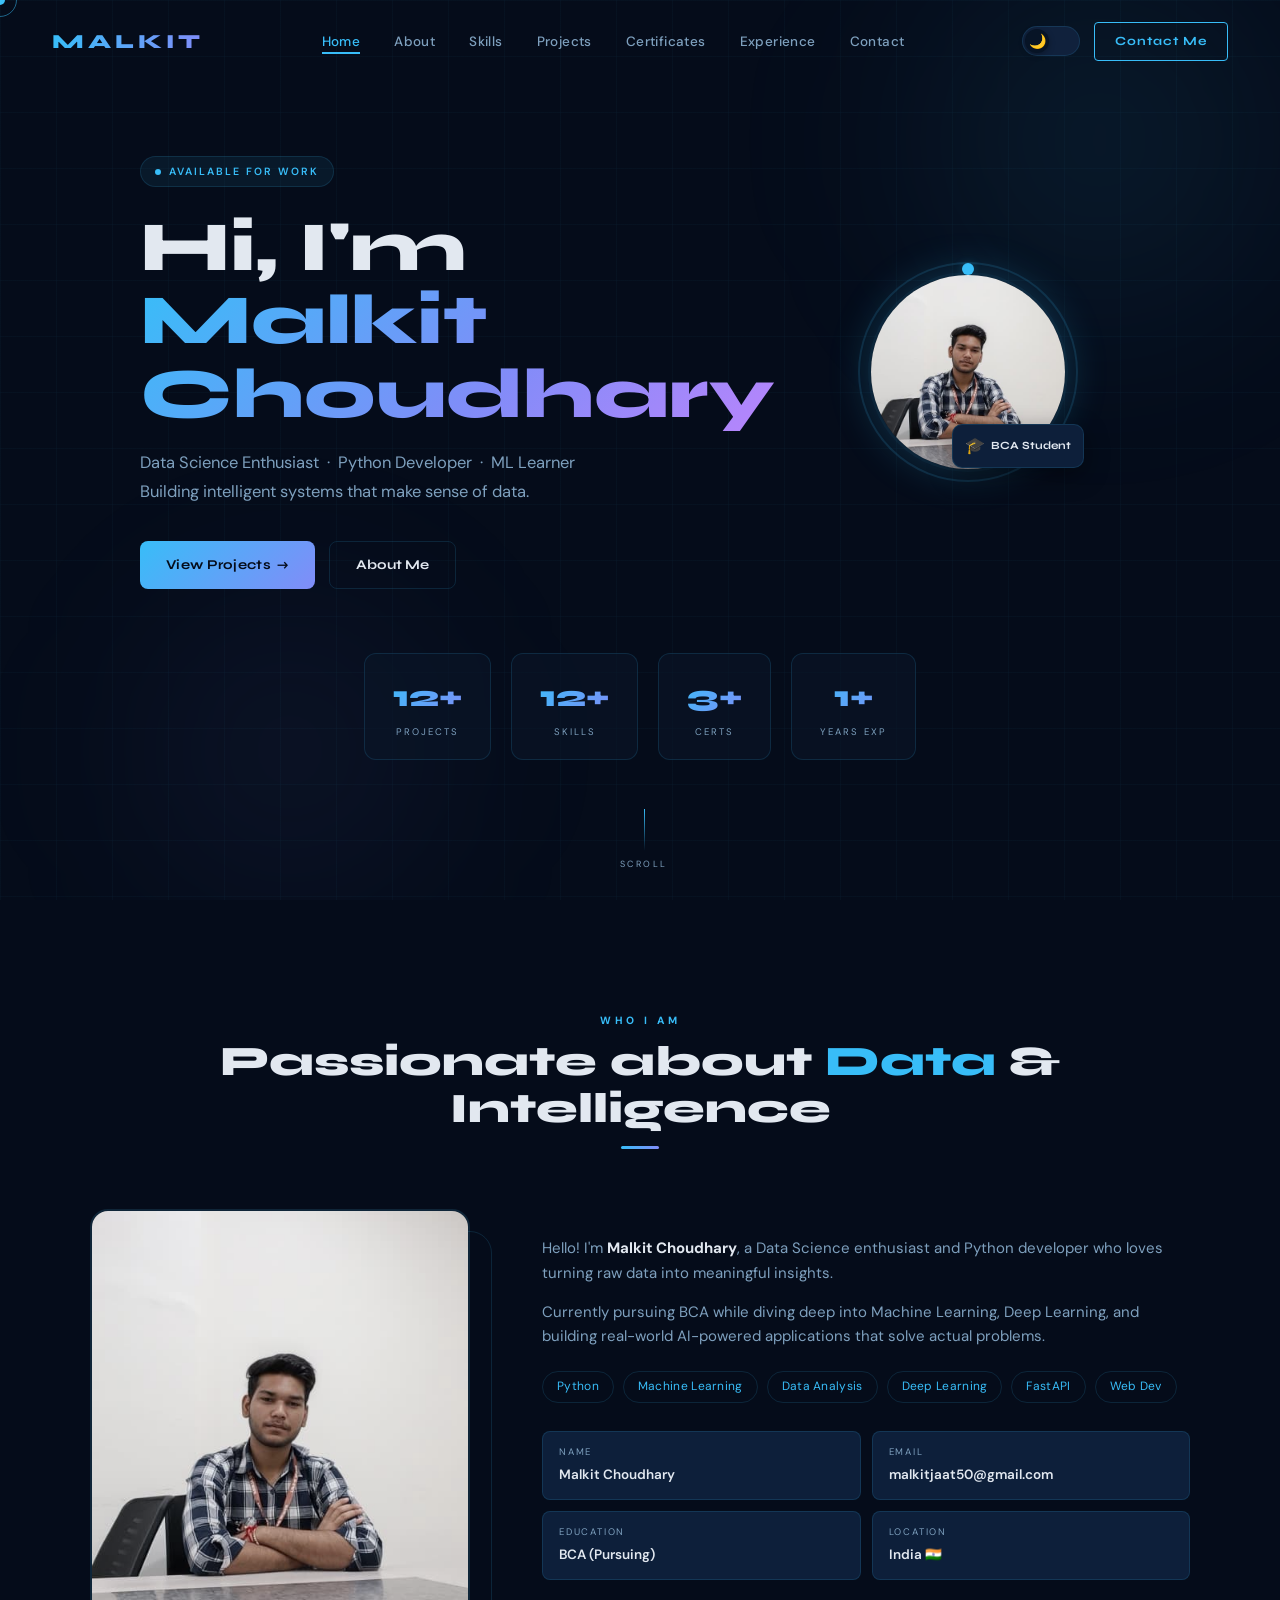
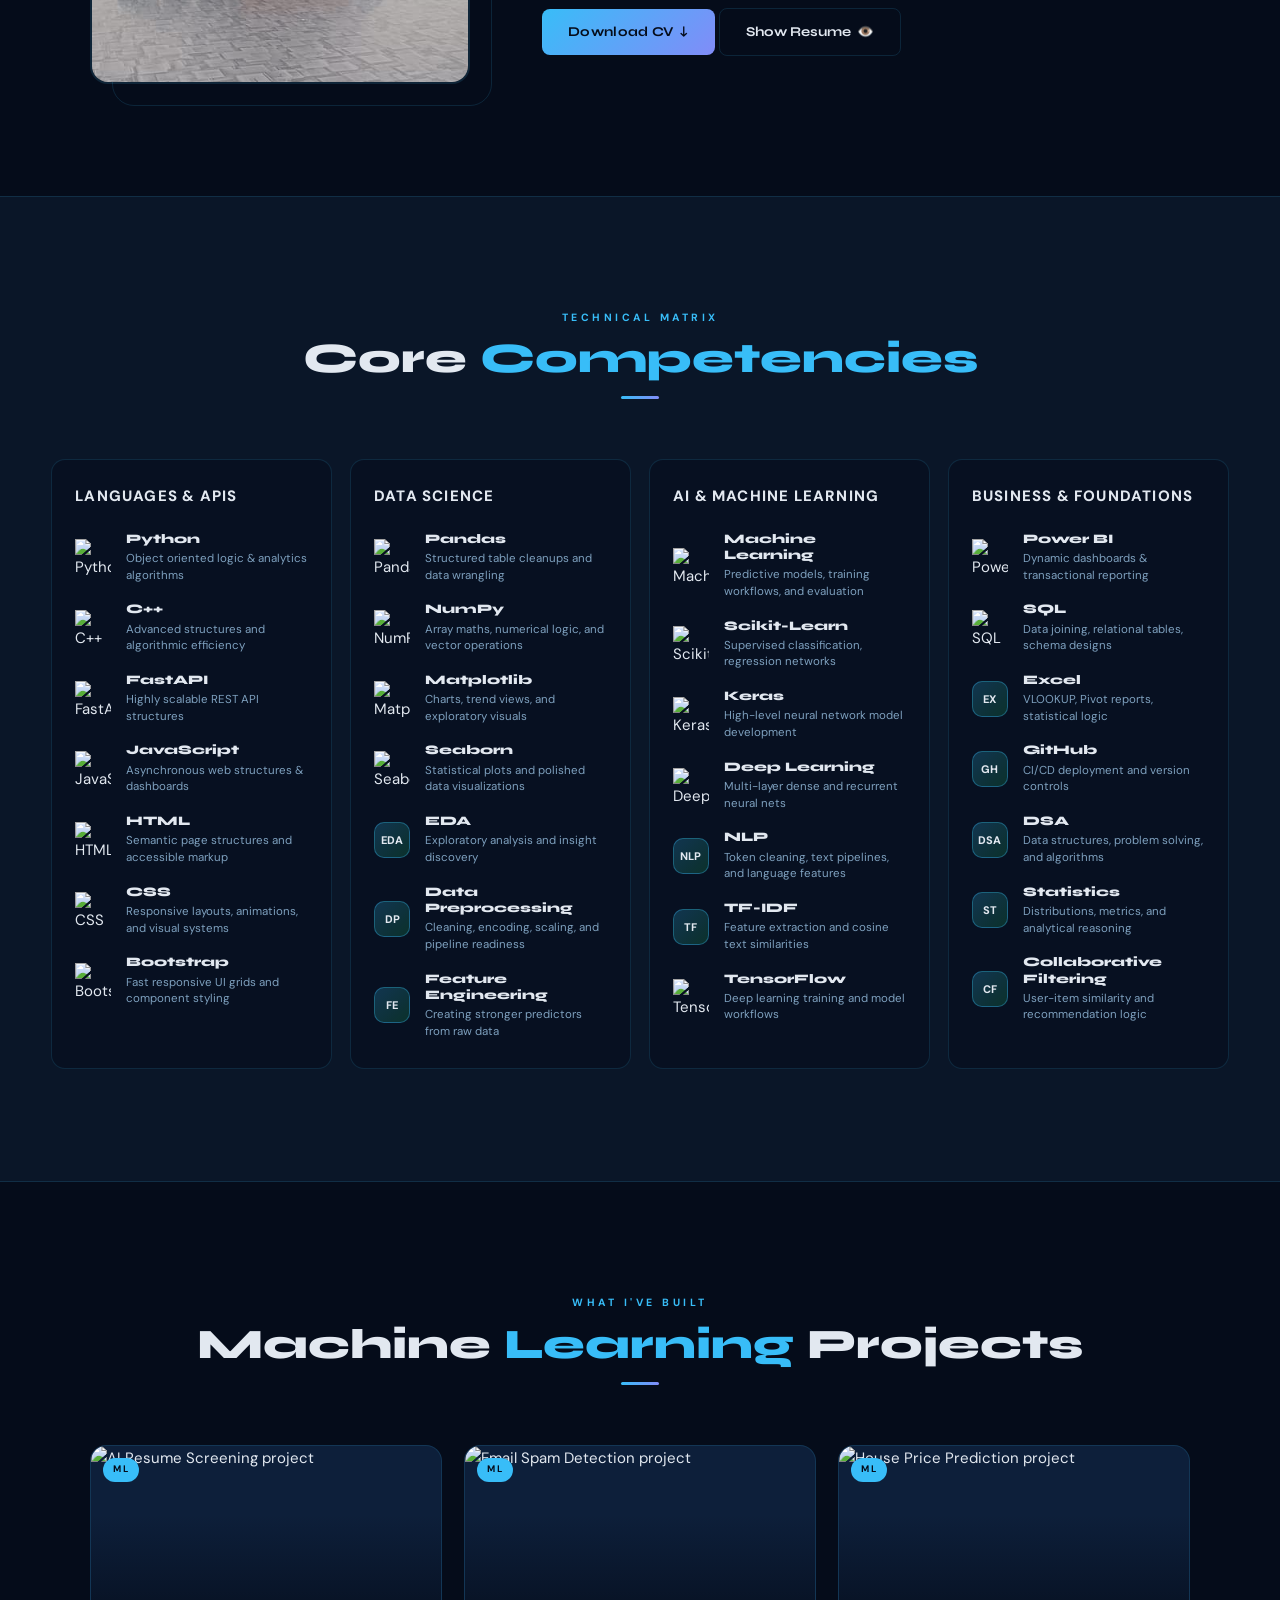
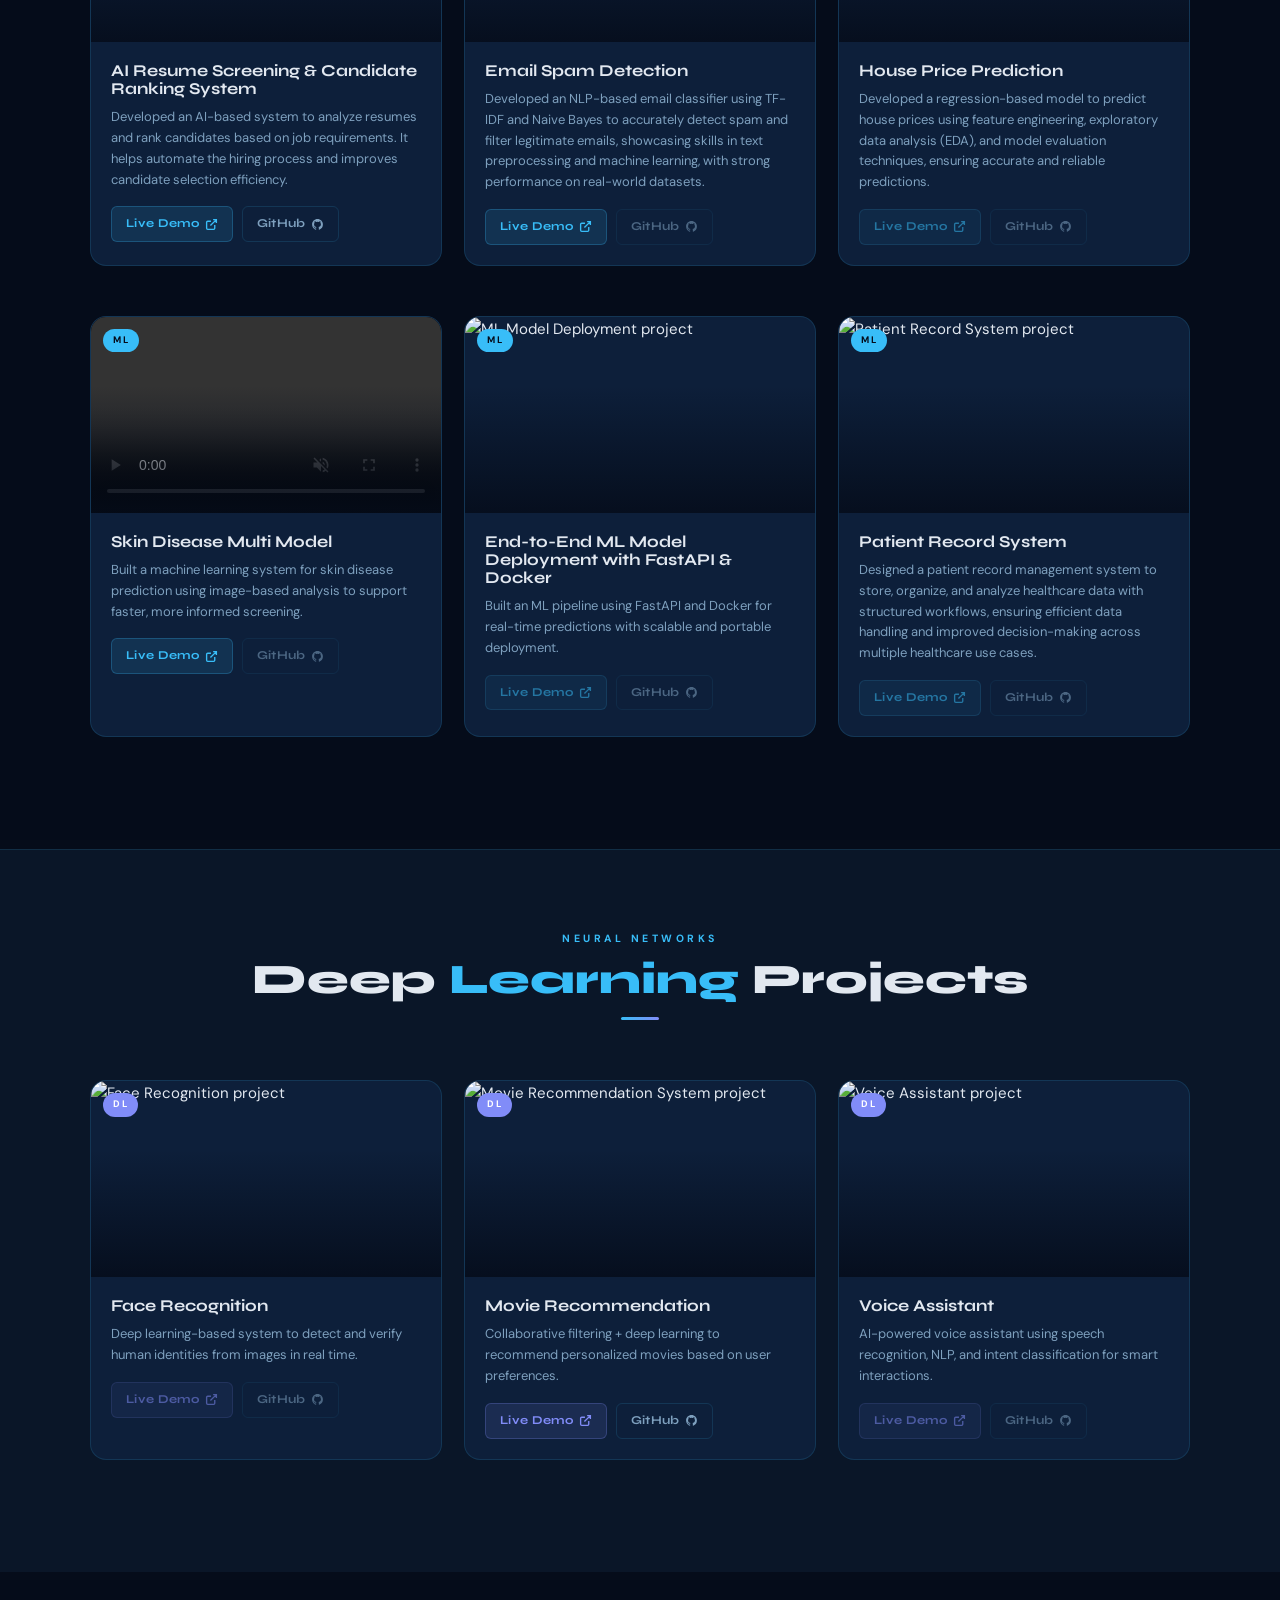
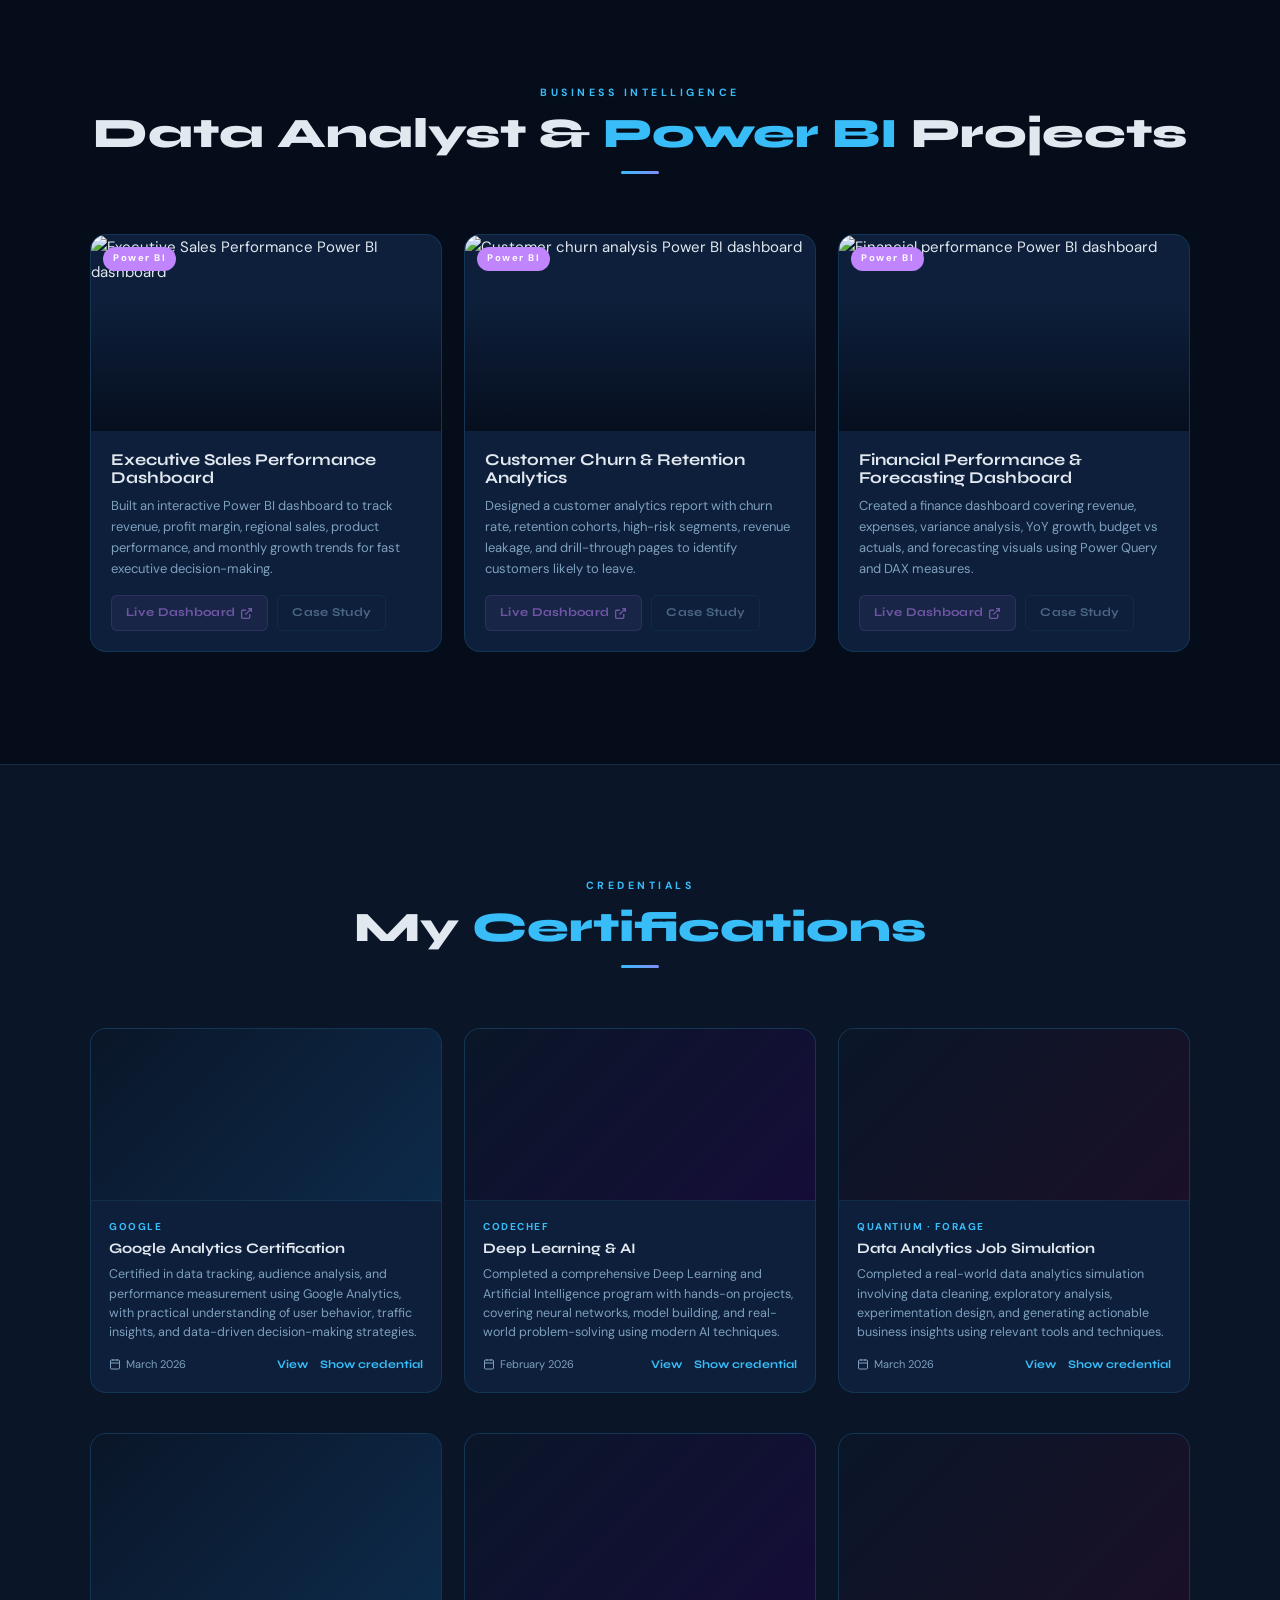
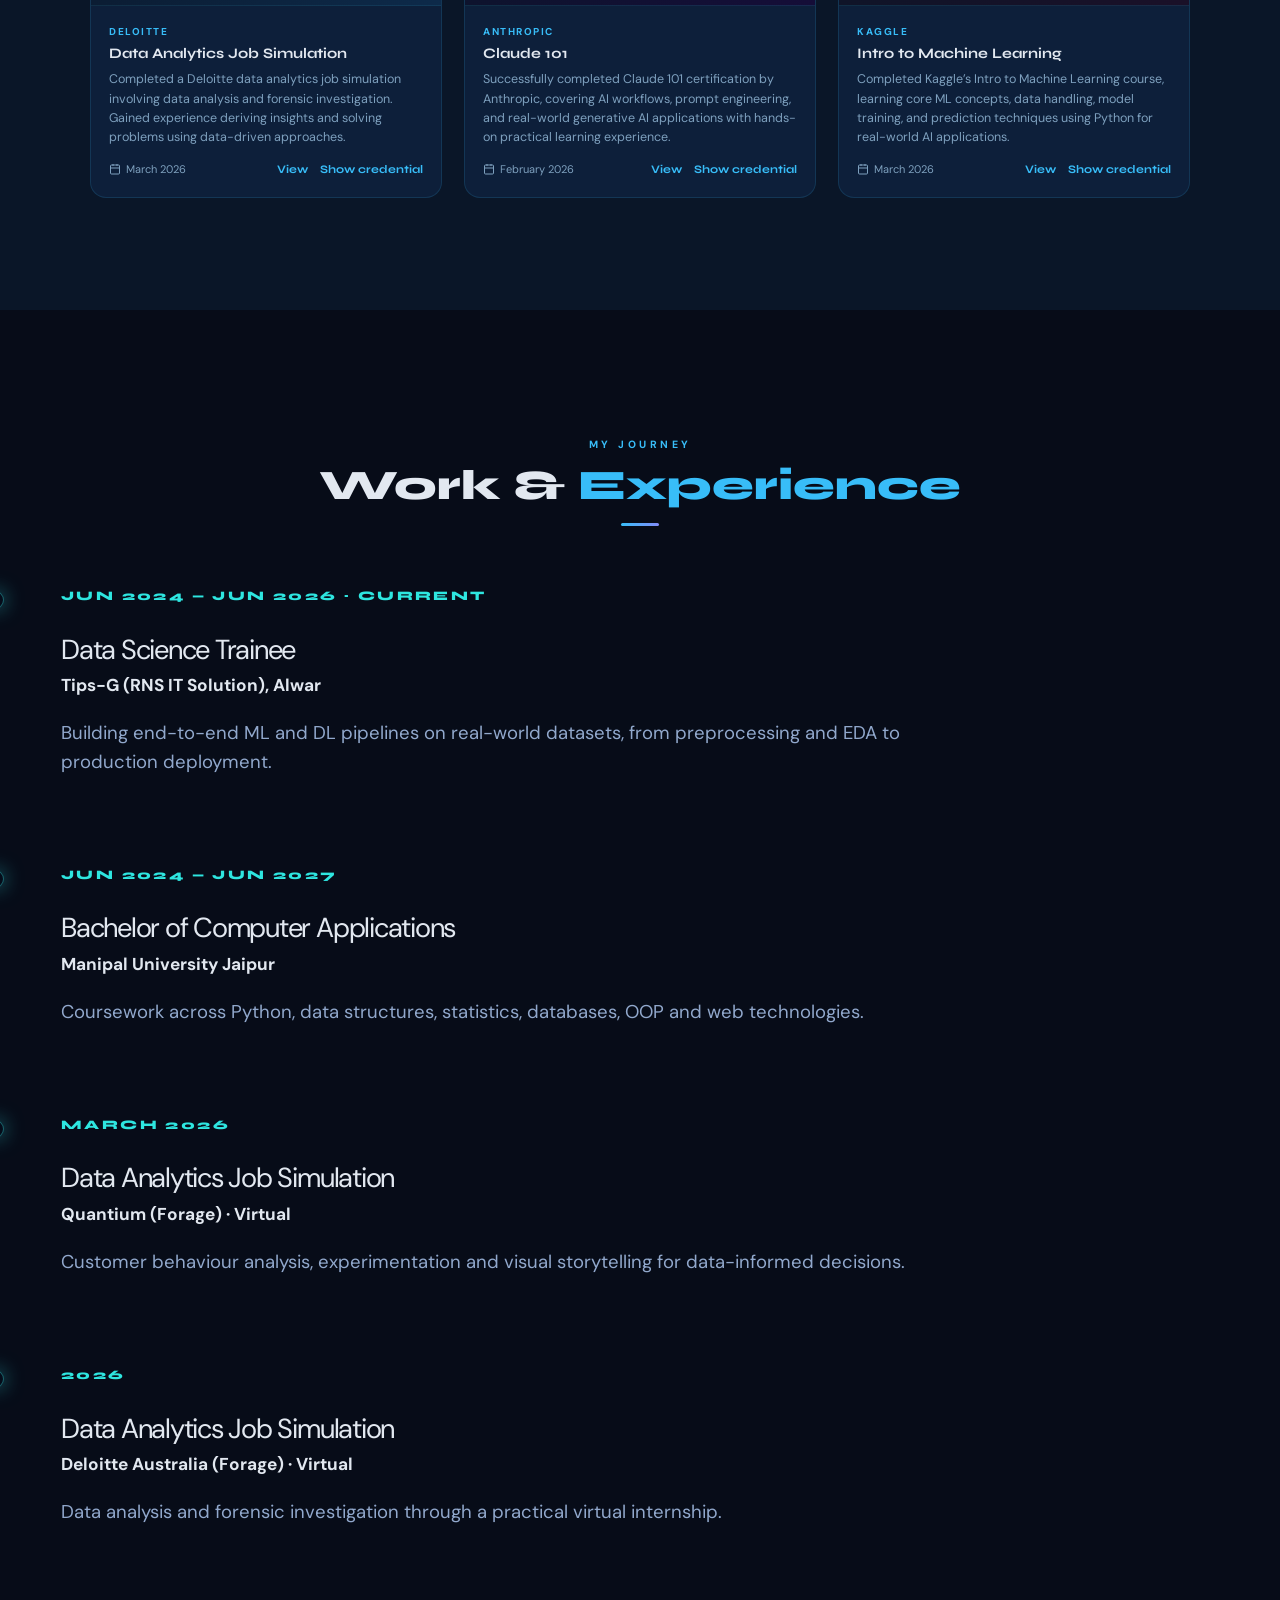
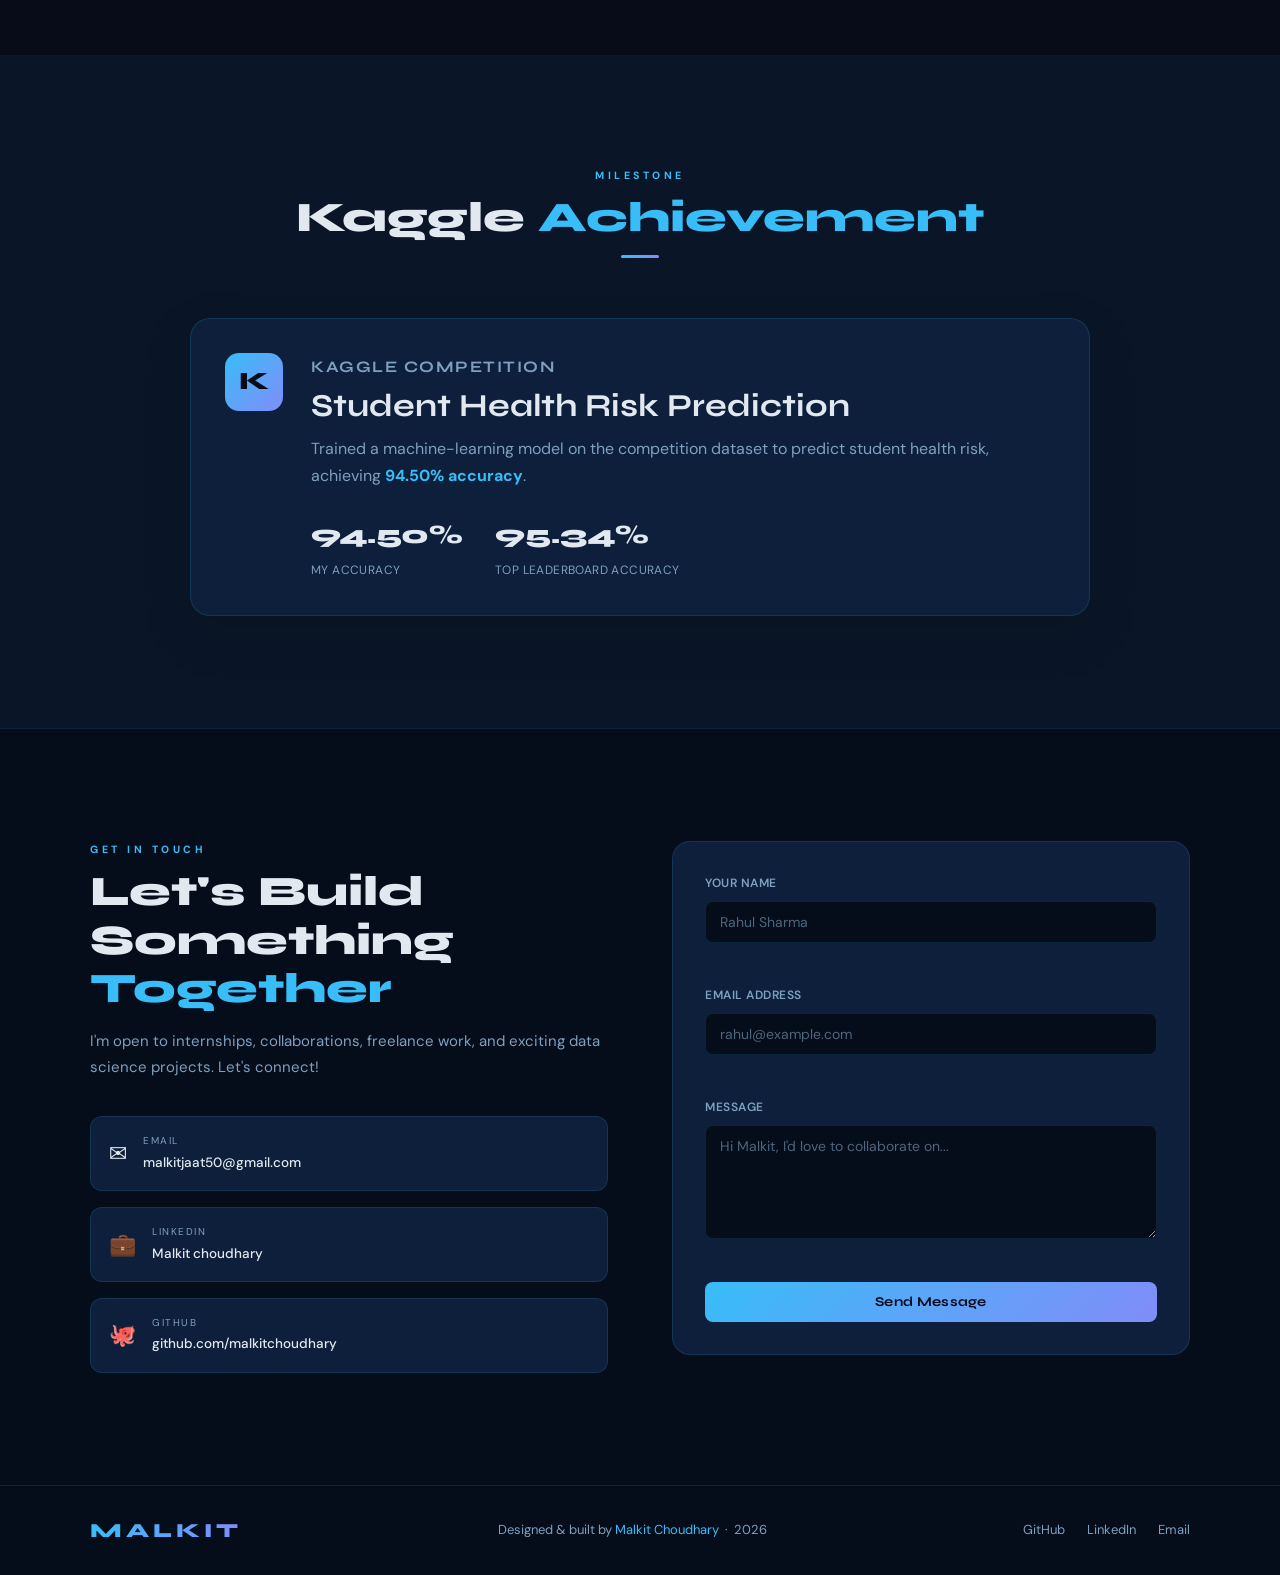
==== commit f0bd2af5: "Add installable PWA and theme switch" ====
--- a/index.html
+++ b/index.html
@@ -3,6 +3,15 @@
 <head>
   <meta charset="UTF-8">
   <meta name="viewport" content="width=device-width, initial-scale=1.0">
+  <meta name="theme-color" content="#050c1a">
+  <meta name="application-name" content="Malkit Portfolio">
+  <meta name="mobile-web-app-capable" content="yes">
+  <meta name="apple-mobile-web-app-capable" content="yes">
+  <meta name="apple-mobile-web-app-status-bar-style" content="black-translucent">
+  <meta name="apple-mobile-web-app-title" content="Malkit Portfolio">
+  <link rel="manifest" href="manifest.json">
+  <link rel="icon" href="icons/icon-192.png" sizes="192x192" type="image/png">
+  <link rel="apple-touch-icon" href="icons/icon-192.png">
   <title>Malkit Choudhary | Data Science Portfolio</title>
   <meta name="description" content="Data Science Portfolio of Malkit Choudhary – Python Developer, ML & Deep Learning Enthusiast">
   <link rel="preconnect" href="https://fonts.googleapis.com">
@@ -20,13 +29,13 @@
   <div class="mobile-menu" id="mobileMenu" role="dialog" aria-label="Navigation menu">
     <button class="mobile-close" id="mobileClose" aria-label="Close menu">✕</button>
     <nav>
-      <a href="index.html" onclick="closeMobile()">Home</a>
-      <a href="about.html" onclick="closeMobile()">About</a>
-      <a href="skills.html" onclick="closeMobile()">Skills</a>
-      <a href="projects.html" onclick="closeMobile()">Projects</a>
-      <a href="certificates.html" onclick="closeMobile()">Certificates</a>
-      <a href="experience.html" onclick="closeMobile()">Experience</a>
-      <a href="contact.html" onclick="closeMobile()">Contact</a>
+      <a href="#home"         onclick="closeMobile()">Home</a>
+      <a href="#about"        onclick="closeMobile()">About</a>
+      <a href="#skills"       onclick="closeMobile()">Skills</a>
+      <a href="#projects"     onclick="closeMobile()">Projects</a>
+      <a href="#certificates" onclick="closeMobile()">Certificates</a>
+      <a href="#experience"     onclick="closeMobile()">Experience</a>
+      <a href="#contact"      onclick="closeMobile()">Contact</a>
     </nav>
   </div>
   <div class="menu-overlay" id="menuOverlay" onclick="closeMobile()"></div>
@@ -45,11 +54,11 @@
       <li><a href="contact.html">Contact</a></li>
     </ul>
     <div class="nav-actions">
-      <button class="theme-toggle" id="themeToggle" aria-label="Toggle light/dark mode" title="Toggle theme">
-        <span class="theme-icon" id="themeIcon">☀️</span>
+      <button class="theme-toggle" id="themeToggle" aria-label="Toggle light/dark mode" aria-pressed="false" title="Toggle theme">
+        <span class="theme-icon" id="themeIcon">🌙</span>
       </button>
       <a href="#contact" class="btn-hire">Contact Me</a>
-      <button class="hamburger" id="hamburger" aria-label="Open menu" aria-expanded="false">
+      <button class="hamburger" id="hamburger" onclick="toggleMenu()" aria-label="Open menu" aria-expanded="false">
         <span></span><span></span><span></span>
       </button>
     </div>
@@ -58,11 +67,6 @@
   <!-- ===== HERO ===== -->
   <section class="hero" id="home">
     <div class="hero-grid" aria-hidden="true"></div>
-    <div class="live-bg" aria-hidden="true">
-      <span></span><span></span><span></span><span></span><span></span><span></span>
-      <span></span><span></span><span></span><span></span><span></span><span></span>
-      <span></span><span></span><span></span><span></span><span></span><span></span>
-    </div>
     <div class="orb orb-1" aria-hidden="true"></div>
     <div class="orb orb-2" aria-hidden="true"></div>
 
@@ -107,11 +111,11 @@
         <div class="stat-label">PROJECTS</div>
       </div>
       <div class="stat">
-        <div class="stat-num" data-count="28" aria-label="28 skills">0+</div>
+        <div class="stat-num" data-count="12" aria-label="12 skills">0+</div>
         <div class="stat-label">SKILLS</div>
       </div>
       <div class="stat">
-        <div class="stat-num" data-count="6" aria-label="3 certifications">0+</div>
+        <div class="stat-num" data-count="3" aria-label="3 certifications">0+</div>
         <div class="stat-label">CERTS</div>
       </div>
       <div class="stat">
@@ -183,8 +187,10 @@
             </div>
           </div>
 
-         
-          <a href="resume.pdf" class="btn-primary" target="_blank" rel="noopener noreferrer" aria-label="Show Resume">
+          <a href="resume.pdf" class="btn-primary" download aria-label="Download CV">
+            Download CV <span aria-hidden="true">↓</span>
+          </a>
+          <a href="resume.pdf" class="btn-outline" target="_blank" rel="noopener noreferrer" aria-label="Show Resume">
   Show Resume <span aria-hidden="true">👁️</span>
 </a>
         </div>
@@ -196,126 +202,231 @@
   <section id="skills" class="skills-section">
     <div class="container">
       <div class="section-header reveal">
-        <span class="section-label">What I Know</span>
-        <h2 class="section-title">My <span>Skills</span></h2>
+        <span class="section-label">Technical Matrix</span>
+        <h2 class="section-title">Core <span>Competencies</span></h2>
         <div class="section-line"></div>
       </div>
 
-      <div class="skills-grid">
-
-        <div class="skill-card reveal">
-          <img src="https://upload.wikimedia.org/wikipedia/commons/thumb/c/c3/Python-logo-notext.svg/1280px-Python-logo-notext.svg.png" alt="Python" loading="lazy">
-          <h3>Python</h3>
-        </div>
-        <div class="skill-card reveal">
-          <img src="https://upload.wikimedia.org/wikipedia/commons/1/18/ISO_C%2B%2B_Logo.svg" alt="C++" loading="lazy">
-          <h3>C++</h3>
-        </div>
-        <div class="skill-card reveal">
-          <img src="https://upload.wikimedia.org/wikipedia/commons/6/6a/JavaScript-logo.png" alt="JavaScript" loading="lazy">
-          <h3>JavaScript</h3>
-        </div>
-        <div class="skill-card reveal">
-          <img src="https://cdn.jsdelivr.net/gh/devicons/devicon/icons/html5/html5-original.svg" alt="HTML" loading="lazy">
-          <h3>HTML</h3>
-        </div>
-        <div class="skill-card reveal">
-          <img src="https://cdn.jsdelivr.net/gh/devicons/devicon/icons/css3/css3-original.svg" alt="CSS" loading="lazy">
-          <h3>CSS</h3>
-        </div>
-        <div class="skill-card reveal">
-          <img src="https://cdn.jsdelivr.net/gh/devicons/devicon/icons/bootstrap/bootstrap-original.svg" alt="Bootstrap" loading="lazy">
-          <h3>Bootstrap</h3>
-        </div>
-        <div class="skill-card reveal">
-          <img src="https://upload.wikimedia.org/wikipedia/commons/0/05/Scikit_learn_logo_small.svg" alt="Machine Learning" loading="lazy">
-          <h3>Machine Learning</h3>
-        </div>
-        <div class="skill-card reveal">
-          <img src="https://cdn.jsdelivr.net/gh/devicons/devicon/icons/scikitlearn/scikitlearn-original.svg" alt="Scikit-learn" loading="lazy">
-          <h3>Scikit-learn</h3>
-        </div>
-        <div class="skill-card reveal">
-          <img src="https://cdn.jsdelivr.net/gh/devicons/devicon/icons/keras/keras-original.svg" alt="Keras" loading="lazy">
-          <h3>Keras</h3>
-        </div>
-        <div class="skill-card reveal">
-          <img src="https://cdn.jsdelivr.net/gh/devicons/devicon/icons/tensorflow/tensorflow-original.svg" alt="TensorFlow" loading="lazy">
-          <h3>TensorFlow</h3>
-        </div>
-        <div class="skill-card reveal">
-          <div class="skill-icon">NLP</div>
-          <h3>NLP</h3>
-        </div>
-        <div class="skill-card reveal">
-          <div class="skill-icon">TF</div>
-          <h3>TF-IDF</h3>
-        </div>
-        <div class="skill-card reveal">
-          <div class="skill-icon">CF</div>
-          <h3>Collaborative Filtering</h3>
-        </div>
-        <div class="skill-card reveal">
-          <div class="skill-icon">ST</div>
-          <h3>Statistics</h3>
-        </div>
-        <div class="skill-card reveal">
-          <img src="https://upload.wikimedia.org/wikipedia/commons/e/ed/Pandas_logo.svg" alt="Pandas" loading="lazy">
-          <h3>Pandas</h3>
-        </div>
-        <div class="skill-card reveal">
-          <img src="https://upload.wikimedia.org/wikipedia/commons/3/31/NumPy_logo_2020.svg" alt="NumPy" loading="lazy">
-          <h3>NumPy</h3>
-        </div>
-        <div class="skill-card reveal">
-          <img src="https://upload.wikimedia.org/wikipedia/commons/8/84/Matplotlib_icon.svg" alt="Matplotlib" loading="lazy">
-          <h3>Matplotlib</h3>
-        </div>
-        <div class="skill-card reveal">
-          <img src="https://upload.wikimedia.org/wikipedia/commons/thumb/4/45/Logo-seaborn.png/330px-Logo-seaborn.png" alt="Seaborn" loading="lazy">
-          <h3>Seaborn</h3>
-        </div>
-        <div class="skill-card reveal">
-          <img src="https://upload.wikimedia.org/wikipedia/commons/8/87/Sql_data_base_with_logo.png" alt="SQL" loading="lazy">
-          <h3>SQL</h3>
-        </div>
-        <div class="skill-card reveal">
-          <img src="https://files.svgcdn.io/logos/fastapi.svg" alt="FastAPI" loading="lazy">
-          <h3>FastAPI</h3>
-        </div>
-        <div class="skill-card reveal">
-          <img src="https://upload.wikimedia.org/wikipedia/commons/c/cf/New_Power_BI_Logo.svg" alt="Power BI" loading="lazy">
-          <h3>Power BI</h3>
-        </div>
-        <div class="skill-card reveal">
-          <div class="skill-icon">X</div>
-          <h3>Excel</h3>
-        </div>
-        <div class="skill-card reveal">
-          <div class="skill-icon">EDA</div>
-          <h3>EDA</h3>
-        </div>
-        <div class="skill-card reveal">
-          <div class="skill-icon">DP</div>
-          <h3>Data Preprocessing</h3>
-        </div>
-        <div class="skill-card reveal">
-          <div class="skill-icon">FE</div>
-          <h3>Feature Engineering</h3>
-        </div>
-        <div class="skill-card reveal">
-          <img src="https://upload.wikimedia.org/wikipedia/commons/a/ae/Keras_logo.svg" alt="Deep Learning / Keras" loading="lazy">
-          <h3>Deep Learning</h3>
-        </div>
-        <div class="skill-card reveal">
-          <div class="skill-icon">GH</div>
-          <h3>GitHub</h3>
-        </div>
-        <div class="skill-card reveal">
-          <div class="skill-icon">DSA</div>
-          <h3>DSA</h3>
-        </div>
-
+      <div class="skills-grid skills-matrix">
+        <article class="skill-category reveal">
+          <h3>Languages & APIs</h3>
+          <div class="skill-list">
+            <div class="skill-item">
+              <img src="https://upload.wikimedia.org/wikipedia/commons/thumb/c/c3/Python-logo-notext.svg/1280px-Python-logo-notext.svg.png" alt="Python" loading="lazy">
+              <div>
+                <h4>Python</h4>
+                <p>Object oriented logic & analytics algorithms</p>
+              </div>
+            </div>
+            <div class="skill-item">
+              <img src="https://upload.wikimedia.org/wikipedia/commons/1/18/ISO_C%2B%2B_Logo.svg" alt="C++" loading="lazy">
+              <div>
+                <h4>C++</h4>
+                <p>Advanced structures and algorithmic efficiency</p>
+              </div>
+            </div>
+            <div class="skill-item">
+              <img src="https://files.svgcdn.io/logos/fastapi.svg" alt="FastAPI" loading="lazy">
+              <div>
+                <h4>FastAPI</h4>
+                <p>Highly scalable REST API structures</p>
+              </div>
+            </div>
+            <div class="skill-item">
+              <img src="https://upload.wikimedia.org/wikipedia/commons/6/6a/JavaScript-logo.png" alt="JavaScript" loading="lazy">
+              <div>
+                <h4>JavaScript</h4>
+                <p>Asynchronous web structures & dashboards</p>
+              </div>
+            </div>
+            <div class="skill-item">
+              <img src="https://cdn.jsdelivr.net/gh/devicons/devicon/icons/html5/html5-original.svg" alt="HTML" loading="lazy">
+              <div>
+                <h4>HTML</h4>
+                <p>Semantic page structures and accessible markup</p>
+              </div>
+            </div>
+            <div class="skill-item">
+              <img src="https://cdn.jsdelivr.net/gh/devicons/devicon/icons/css3/css3-original.svg" alt="CSS" loading="lazy">
+              <div>
+                <h4>CSS</h4>
+                <p>Responsive layouts, animations, and visual systems</p>
+              </div>
+            </div>
+            <div class="skill-item">
+              <img src="https://cdn.jsdelivr.net/gh/devicons/devicon/icons/bootstrap/bootstrap-original.svg" alt="Bootstrap" loading="lazy">
+              <div>
+                <h4>Bootstrap</h4>
+                <p>Fast responsive UI grids and component styling</p>
+              </div>
+            </div>
+          </div>
+        </article>
+
+        <article class="skill-category reveal">
+          <h3>Data Science</h3>
+          <div class="skill-list">
+            <div class="skill-item">
+              <img src="https://upload.wikimedia.org/wikipedia/commons/e/ed/Pandas_logo.svg" alt="Pandas" loading="lazy">
+              <div>
+                <h4>Pandas</h4>
+                <p>Structured table cleanups and data wrangling</p>
+              </div>
+            </div>
+            <div class="skill-item">
+              <img src="https://upload.wikimedia.org/wikipedia/commons/3/31/NumPy_logo_2020.svg" alt="NumPy" loading="lazy">
+              <div>
+                <h4>NumPy</h4>
+                <p>Array maths, numerical logic, and vector operations</p>
+              </div>
+            </div>
+            <div class="skill-item">
+              <img src="https://upload.wikimedia.org/wikipedia/commons/8/84/Matplotlib_icon.svg" alt="Matplotlib" loading="lazy">
+              <div>
+                <h4>Matplotlib</h4>
+                <p>Charts, trend views, and exploratory visuals</p>
+              </div>
+            </div>
+            <div class="skill-item">
+              <img src="https://upload.wikimedia.org/wikipedia/commons/thumb/4/45/Logo-seaborn.png/330px-Logo-seaborn.png" alt="Seaborn" loading="lazy">
+              <div>
+                <h4>Seaborn</h4>
+                <p>Statistical plots and polished data visualizations</p>
+              </div>
+            </div>
+            <div class="skill-item">
+              <div class="skill-icon">EDA</div>
+              <div>
+                <h4>EDA</h4>
+                <p>Exploratory analysis and insight discovery</p>
+              </div>
+            </div>
+            <div class="skill-item">
+              <div class="skill-icon">DP</div>
+              <div>
+                <h4>Data Preprocessing</h4>
+                <p>Cleaning, encoding, scaling, and pipeline readiness</p>
+              </div>
+            </div>
+            <div class="skill-item">
+              <div class="skill-icon">FE</div>
+              <div>
+                <h4>Feature Engineering</h4>
+                <p>Creating stronger predictors from raw data</p>
+              </div>
+            </div>
+          </div>
+        </article>
+
+        <article class="skill-category reveal">
+          <h3>AI & Machine Learning</h3>
+          <div class="skill-list">
+            <div class="skill-item">
+              <img src="https://upload.wikimedia.org/wikipedia/commons/0/05/Scikit_learn_logo_small.svg" alt="Machine Learning" loading="lazy">
+              <div>
+                <h4>Machine Learning</h4>
+                <p>Predictive models, training workflows, and evaluation</p>
+              </div>
+            </div>
+            <div class="skill-item">
+              <img src="https://cdn.jsdelivr.net/gh/devicons/devicon/icons/scikitlearn/scikitlearn-original.svg" alt="Scikit-learn" loading="lazy">
+              <div>
+                <h4>Scikit-Learn</h4>
+                <p>Supervised classification, regression networks</p>
+              </div>
+            </div>
+            <div class="skill-item">
+              <img src="https://cdn.jsdelivr.net/gh/devicons/devicon/icons/keras/keras-original.svg" alt="Keras" loading="lazy">
+              <div>
+                <h4>Keras</h4>
+                <p>High-level neural network model development</p>
+              </div>
+            </div>
+            <div class="skill-item">
+              <img src="https://upload.wikimedia.org/wikipedia/commons/a/ae/Keras_logo.svg" alt="Deep Learning" loading="lazy">
+              <div>
+                <h4>Deep Learning</h4>
+                <p>Multi-layer dense and recurrent neural nets</p>
+              </div>
+            </div>
+            <div class="skill-item">
+              <div class="skill-icon">NLP</div>
+              <div>
+                <h4>NLP</h4>
+                <p>Token cleaning, text pipelines, and language features</p>
+              </div>
+            </div>
+            <div class="skill-item">
+              <div class="skill-icon">TF</div>
+              <div>
+                <h4>TF-IDF</h4>
+                <p>Feature extraction and cosine text similarities</p>
+              </div>
+            </div>
+            <div class="skill-item">
+              <img src="https://cdn.jsdelivr.net/gh/devicons/devicon/icons/tensorflow/tensorflow-original.svg" alt="TensorFlow" loading="lazy">
+              <div>
+                <h4>TensorFlow</h4>
+                <p>Deep learning training and model workflows</p>
+              </div>
+            </div>
+          </div>
+        </article>
+
+        <article class="skill-category reveal">
+          <h3>Business & Foundations</h3>
+          <div class="skill-list">
+            <div class="skill-item">
+              <img src="https://upload.wikimedia.org/wikipedia/commons/c/cf/New_Power_BI_Logo.svg" alt="Power BI" loading="lazy">
+              <div>
+                <h4>Power BI</h4>
+                <p>Dynamic dashboards & transactional reporting</p>
+              </div>
+            </div>
+            <div class="skill-item">
+              <img src="https://upload.wikimedia.org/wikipedia/commons/8/87/Sql_data_base_with_logo.png" alt="SQL" loading="lazy">
+              <div>
+                <h4>SQL</h4>
+                <p>Data joining, relational tables, schema designs</p>
+              </div>
+            </div>
+            <div class="skill-item">
+              <div class="skill-icon">EX</div>
+              <div>
+                <h4>Excel</h4>
+                <p>VLOOKUP, Pivot reports, statistical logic</p>
+              </div>
+            </div>
+            <div class="skill-item">
+              <div class="skill-icon">GH</div>
+              <div>
+                <h4>GitHub</h4>
+                <p>CI/CD deployment and version controls</p>
+              </div>
+            </div>
+            <div class="skill-item">
+              <div class="skill-icon">DSA</div>
+              <div>
+                <h4>DSA</h4>
+                <p>Data structures, problem solving, and algorithms</p>
+              </div>
+            </div>
+            <div class="skill-item">
+              <div class="skill-icon">ST</div>
+              <div>
+                <h4>Statistics</h4>
+                <p>Distributions, metrics, and analytical reasoning</p>
+              </div>
+            </div>
+            <div class="skill-item">
+              <div class="skill-icon">CF</div>
+              <div>
+                <h4>Collaborative Filtering</h4>
+                <p>User-item similarity and recommendation logic</p>
+              </div>
+            </div>
+          </div>
+        </article>
       </div>
     </div>
   </section>
@@ -405,13 +516,16 @@
 
         <article class="project-card reveal">
           <div class="project-img-wrap">
-            <img src="https://d112y698adiu2z.cloudfront.net/photos/production/software_photos/001/498/581/datas/original.jpg" alt="Email Spam Detection project" loading="lazy">
+            <video class="project-video" autoplay muted loop playsinline controls preload="metadata" aria-label="Skin Disease Multi Model demo video">
+              <source src="Skin%20Disease%20AI%20Assistant%20-%20Google%20Chrome%202026-07-17%2012-58-56.mp4" type="video/mp4">
+              Your browser does not support embedded video.
+            </video>
             <div class="project-overlay" aria-hidden="true"></div>
             <span class="project-badge ml">ML</span>
           </div>
           <div class="project-body">
-            <h3>Medical Disease Prediction System</h3>
-            <p>Built a machine learning model to predict diseases based on patient data. The system analyzes symptoms and provides accurate predictions to assist in early diagnosis.</p>
+            <h3>Skin Disease Multi Model</h3>
+            <p>Built a machine learning system for skin disease prediction using image-based analysis to support faster, more informed screening.</p>
             <div class="project-links">
               <a href="https://email-spam-api-4.onrender.com" target="_blank" rel="noopener noreferrer" class="btn-sm btn-accent">
                 Live Demo
@@ -789,6 +903,7 @@
 
 
 
+
 <section id="experience" class="experience-section">
   <div class="container">
 
@@ -798,47 +913,89 @@
       <div class="section-line"></div>
     </div>
 
-    <div class="experience-grid">
-
-      <!-- Experience 1 -->
-      <div class="exp-card reveal">
-        <div class="exp-top">
-          <span class="exp-badge internship">Internship</span>
-        </div>
-
-        <h3>Quantium – Data Analytics Job Simulation</h3>
-        <p class="exp-role">Virtual Internship</p>
-
-        <p class="exp-desc">
-          Completed real-world data analytics tasks including customer behavior analysis,
-          data cleaning, and visualization. Gained practical experience in business insights
-          and analytics workflow.
-        </p>
-
-        <a href="forage.pdf" target="_blank" rel="noopener noreferrer" class="btn-sm btn-accent">View Certificate</a>
-      </div>
-
-      <!-- Experience 2 -->
-      <div class="exp-card reveal">
-        <div class="exp-top">
-          <span class="exp-badge training">Training</span>
-        </div>
-
-        <h3>Data Science Trainee – Tips-G, Alwar</h3>
-        <p class="exp-role">1 June 2024 – 1 June 2026</p>
-
-        <p class="exp-desc">
-          Learning Machine Learning and Deep Learning with hands-on projects.
-          Working with Python, Pandas, NumPy, and real-world datasets to build
-          intelligent systems and improve analytical skills.
-        </p>
-
-        <span class="exp-current">Currently Working</span>
-      </div>
-
-    </div>
-  </div>
+     <main style="margin-left: -30%;">
+    <!-- <section id="experience" class="experience-section">
+      <div class="container experience-container">
+        <div class="experience-intro reveal">
+          <span class="experience-kicker">05 / EXPERIENCE &amp; EDUCATION</span>
+          <h1>Always moving forward.</h1>
+        </div> -->
+
+        <ol class="experience-timeline" aria-label="Experience and education timeline">
+          <li class="timeline-entry reveal">
+            <div class="timeline-dot" aria-hidden="true"></div>
+            <div class="timeline-content">
+              <p class="timeline-date">JUN 2024 — JUN 2026 · CURRENT</p>
+              <h2>Data Science Trainee</h2>
+              <h3>Tips-G (RNS IT Solution), Alwar</h3>
+              <p>Building end-to-end ML and DL pipelines on real-world datasets, from preprocessing and EDA to production deployment.</p>
+            </div>
+          </li>
+          <li class="timeline-entry reveal">
+            <div class="timeline-dot" aria-hidden="true"></div>
+            <div class="timeline-content">
+              <p class="timeline-date">JUN 2024 — JUN 2027</p>
+              <h2>Bachelor of Computer Applications</h2>
+              <h3>Manipal University Jaipur</h3>
+              <p>Coursework across Python, data structures, statistics, databases, OOP and web technologies.</p>
+            </div>
+          </li>
+          <li class="timeline-entry reveal">
+            <div class="timeline-dot" aria-hidden="true"></div>
+            <div class="timeline-content">
+              <p class="timeline-date">MARCH 2026</p>
+              <h2>Data Analytics Job Simulation</h2>
+              <h3>Quantium (Forage) · Virtual</h3>
+              <p>Customer behaviour analysis, experimentation and visual storytelling for data-informed decisions.</p>
+            </div>
+          </li>
+          <li class="timeline-entry reveal">
+            <div class="timeline-dot" aria-hidden="true"></div>
+            <div class="timeline-content">
+              <p class="timeline-date">2026</p>
+              <h2>Data Analytics Job Simulation</h2>
+              <h3>Deloitte Australia (Forage) · Virtual</h3>
+              <p>Data analysis and forensic investigation through a practical virtual internship.</p>
+            </div>
+          </li>
+        </ol>
+      </div>
+    </section>
+  </main>
+
 </section>
+
+
+
+  <!-- ===== ACHIEVEMENT ===== -->
+  <section id="achievement" class="achievement-section">
+    <div class="container">
+      <div class="section-header reveal">
+        <span class="section-label">Milestone</span>
+        <h2 class="section-title">Kaggle <span>Achievement</span></h2>
+        <div class="section-line"></div>
+      </div>
+
+      <article class="achievement-card reveal">
+        <div class="achievement-icon" aria-hidden="true">K</div>
+        <div class="achievement-content">
+          <p class="achievement-kicker">Kaggle Competition</p>
+          <h3>Student Health Risk Prediction</h3>
+          <p>Trained a machine-learning model on the competition dataset to predict student health risk, achieving <strong>94.50% accuracy</strong>.</p>
+          <div class="achievement-metrics" aria-label="Competition results">
+            <div>
+              <span class="metric-value">94.50%</span>
+              <span class="metric-label">My Accuracy</span>
+            </div>
+            <div>
+              <span class="metric-value">95.34%</span>
+              <span class="metric-label">Top Leaderboard Accuracy</span>
+            </div>
+          </div>
+        </div>
+      </article>
+    </div>
+  </section>
 
 
 
@@ -880,7 +1037,6 @@
 
         <div class="contact-form-wrap reveal">
           <form
-            id="contactForm"
             class="contact-form"
             action="https://formsubmit.co/4379660ea68fe20378393e763d988064"
             method="POST"
@@ -907,9 +1063,6 @@
               <span id="submitText">Send Message</span>
               <span id="submitSpinner" class="hidden">Sending...</span>
             </button>
-            <div class="form-success hidden" id="formSuccess" role="status" aria-live="polite">
-              Thank you! Your message has been sent successfully.
-            </div>
           </form>
         </div>
 
--- a/style.css
+++ b/style.css
@@ -38,9 +38,9 @@
 body.light-mode {
   --bg:         #f0f6ff;
   --bg-alt:     #e4eef9;
-  --bg-card:    #edf6ff;
-  --text:       #173b63;
-  --text-muted: #5c7896;
+  --bg-card:    #ffffff;
+  --text:       #0f1e33;
+  --text-muted: #4a6481;
   --border:     rgba(56,189,248,0.3);
   --shadow:     rgba(56,189,248,0.12);
   --glow1:      rgba(56,189,248,0.18);
@@ -66,46 +66,6 @@
 
 img { display: block; max-width: 100%; }
 a   { color: inherit; }
-
-section {
-  position: relative;
-  overflow: hidden;
-  isolation: isolate;
-}
-section > .container {
-  position: relative;
-  z-index: 1;
-}
-section:not(.hero)::before {
-  content: '';
-  position: absolute;
-  inset: 0;
-  z-index: 0;
-  pointer-events: none;
-  opacity: 0.26;
-  background-image:
-    radial-gradient(circle at 18% 22%, rgba(56,189,248,0.13), transparent 24%),
-    radial-gradient(circle at 86% 28%, rgba(129,140,248,0.1), transparent 28%),
-    radial-gradient(circle at 58% 78%, rgba(34,197,94,0.08), transparent 24%),
-    linear-gradient(rgba(56,189,248,0.026) 1px, transparent 1px),
-    linear-gradient(90deg, rgba(129,140,248,0.022) 1px, transparent 1px);
-  background-size: auto, auto, auto, 64px 64px, 64px 64px;
-  animation: sectionLiveBg 28s linear infinite;
-}
-body.light-mode section:not(.hero)::before {
-  opacity: 0.36;
-  background-image:
-    radial-gradient(circle at 18% 22%, rgba(14,165,233,0.13), transparent 24%),
-    radial-gradient(circle at 86% 28%, rgba(129,140,248,0.11), transparent 28%),
-    radial-gradient(circle at 58% 78%, rgba(34,197,94,0.1), transparent 24%),
-    linear-gradient(rgba(31,95,143,0.032) 1px, transparent 1px),
-    linear-gradient(90deg, rgba(31,95,143,0.026) 1px, transparent 1px);
-}
-
-@keyframes sectionLiveBg {
-  0%   { background-position: 0 0, 0 0, 0 0, 0 0, 0 0; }
-  100% { background-position: 36px -24px, -30px 28px, 20px 34px, 64px 64px, 64px 64px; }
-}
 
 h1, h2, h3, h4, h5 {
   font-family: var(--font-display);
@@ -382,22 +342,43 @@
 }
 
 .theme-toggle {
-  background: none;
-  border: 1.5px solid var(--border);
-  color: var(--text-muted);
-  width: 38px; height: 38px;
-  border-radius: 50%;
+  position: relative;
+  width: 58px;
+  height: 30px;
+  padding: 2px;
+  border: 1px solid var(--border);
+  border-radius: 999px;
+  background: #10213c;
+  color: var(--text-muted);
   cursor: pointer;
   display: flex;
   align-items: center;
-  justify-content: center;
-  font-size: 16px;
-  transition: border-color 0.25s, transform 0.25s, background 0.25s;
+  justify-content: flex-start;
+  transition: border-color 0.25s, background 0.25s, box-shadow 0.25s;
 }
 .theme-toggle:hover {
   border-color: var(--a1);
-  background: rgba(56,189,248,0.08);
-  transform: rotate(20deg);
+  box-shadow: 0 0 0 3px rgba(56,189,248,0.13);
+}
+.theme-icon {
+  width: 24px;
+  height: 24px;
+  display: grid;
+  place-items: center;
+  border-radius: 50%;
+  background: #071426;
+  font-size: 14px;
+  line-height: 1;
+  box-shadow: 0 2px 6px rgba(0,0,0,0.28);
+  transition: transform 0.28s var(--ease), background 0.28s var(--ease);
+}
+body.light-mode .theme-toggle {
+  background: #bdefff;
+  border-color: rgba(56,189,248,0.48);
+}
+body.light-mode .theme-icon {
+  transform: translateX(28px);
+  background: #ffffff;
 }
 
 .btn-hire {
@@ -509,110 +490,20 @@
   flex-direction: column;
   justify-content: center;
   padding-top: 80px;
-  isolation: isolate;
-  background:
-    radial-gradient(circle at 15% 18%, rgba(56,189,248,0.14), transparent 28%),
-    radial-gradient(circle at 82% 20%, rgba(129,140,248,0.12), transparent 30%),
-    linear-gradient(135deg, var(--bg) 0%, #07142a 50%, var(--bg) 100%);
-}
-.hero::before {
-  content: '';
-  position: absolute;
-  inset: -35%;
-  z-index: 0;
-  pointer-events: none;
-  background:
-    conic-gradient(from 90deg, transparent, rgba(56,189,248,0.12), transparent, rgba(129,140,248,0.1), transparent);
-  opacity: 0.5;
-  animation: liveSweep 24s linear infinite;
-}
-body.light-mode .hero {
-  background:
-    radial-gradient(circle at 15% 18%, rgba(56,189,248,0.22), transparent 28%),
-    radial-gradient(circle at 82% 20%, rgba(129,140,248,0.16), transparent 30%),
-    linear-gradient(135deg, var(--bg) 0%, #dfeeff 50%, var(--bg) 100%);
-}
-body.light-mode .hero::before { opacity: 0.32; }
-
-@keyframes liveSweep {
-  from { transform: rotate(0deg) scale(1); }
-  to   { transform: rotate(360deg) scale(1.05); }
 }
 
 /* Background grid */
 .hero-grid {
   position: absolute; inset: 0; pointer-events: none;
-  z-index: 0;
   background-image:
     linear-gradient(rgba(56,189,248,0.032) 1px, transparent 1px),
     linear-gradient(90deg, rgba(56,189,248,0.032) 1px, transparent 1px);
   background-size: 56px 56px;
-  animation: gridFlow 16s linear infinite;
-}
-
-@keyframes gridFlow {
-  from { background-position: 0 0, 0 0; }
-  to   { background-position: 56px 56px, 56px 56px; }
-}
-
-.live-bg {
-  position: absolute;
-  inset: 0;
-  z-index: 0;
-  overflow: hidden;
-  pointer-events: none;
-}
-.live-bg span {
-  position: absolute;
-  width: 4px;
-  height: 4px;
-  border-radius: 50%;
-  background: var(--a1);
-  box-shadow: 0 0 14px rgba(56,189,248,0.75);
-  opacity: 0;
-  animation: dataFloat 10s linear infinite;
-}
-.live-bg span::after {
-  content: '';
-  position: absolute;
-  left: 50%;
-  bottom: 8px;
-  width: 1px;
-  height: 64px;
-  transform: translateX(-50%);
-  background: linear-gradient(transparent, rgba(56,189,248,0.45));
-}
-.live-bg span:nth-child(1)  { left: 8%;  animation-delay: -1s; animation-duration: 11s; }
-.live-bg span:nth-child(2)  { left: 16%; animation-delay: -7s; animation-duration: 13s; }
-.live-bg span:nth-child(3)  { left: 24%; animation-delay: -3s; animation-duration: 9s; }
-.live-bg span:nth-child(4)  { left: 32%; animation-delay: -9s; animation-duration: 12s; }
-.live-bg span:nth-child(5)  { left: 40%; animation-delay: -5s; animation-duration: 10s; }
-.live-bg span:nth-child(6)  { left: 48%; animation-delay: -2s; animation-duration: 14s; }
-.live-bg span:nth-child(7)  { left: 56%; animation-delay: -8s; animation-duration: 11s; }
-.live-bg span:nth-child(8)  { left: 64%; animation-delay: -4s; animation-duration: 13s; }
-.live-bg span:nth-child(9)  { left: 72%; animation-delay: -6s; animation-duration: 9s; }
-.live-bg span:nth-child(10) { left: 80%; animation-delay: -10s; animation-duration: 12s; }
-.live-bg span:nth-child(11) { left: 88%; animation-delay: -3.5s; animation-duration: 10s; }
-.live-bg span:nth-child(12) { left: 96%; animation-delay: -7.5s; animation-duration: 14s; }
-.live-bg span:nth-child(13) { left: 12%; animation-delay: -11s; animation-duration: 15s; }
-.live-bg span:nth-child(14) { left: 28%; animation-delay: -12s; animation-duration: 16s; }
-.live-bg span:nth-child(15) { left: 44%; animation-delay: -13s; animation-duration: 15s; }
-.live-bg span:nth-child(16) { left: 60%; animation-delay: -14s; animation-duration: 16s; }
-.live-bg span:nth-child(17) { left: 76%; animation-delay: -15s; animation-duration: 15s; }
-.live-bg span:nth-child(18) { left: 92%; animation-delay: -16s; animation-duration: 16s; }
-
-@keyframes dataFloat {
-  0%   { top: 112%; opacity: 0; transform: translateX(0) scale(0.7); }
-  12%  { opacity: 0.65; }
-  50%  { transform: translateX(24px) scale(1); }
-  88%  { opacity: 0.45; }
-  100% { top: -12%; opacity: 0; transform: translateX(-18px) scale(0.8); }
 }
 
 /* Gradient orbs */
 .orb {
   position: absolute;
-  z-index: 0;
   border-radius: 50%;
   filter: blur(90px);
   pointer-events: none;
@@ -688,9 +579,6 @@
 }
 .hero-name {
   display: block;
-  font-family: var(--font-body);
-  font-weight: 800;
-  letter-spacing: 0;
   background: linear-gradient(135deg, var(--a1) 0%, var(--a2) 55%, var(--a3) 100%);
   -webkit-background-clip: text;
   -webkit-text-fill-color: transparent;
@@ -797,62 +685,28 @@
   transition: border-color 0.25s, box-shadow 0.25s;
 }
 body.light-mode .stat { background: rgba(255,255,255,0.7); }
-body.light-mode .stat,
-body.light-mode .info-item,
-body.light-mode .skill-card,
-body.light-mode .project-card,
-body.light-mode .cert-card,
-body.light-mode .channel-item,
-body.light-mode .contact-form-wrap,
-body.light-mode .exp-card {
+body.light-mode .skill-category {
   color: #173b63;
   border-color: rgba(56,189,248,0.28);
   box-shadow: 0 16px 34px rgba(56,112,160,0.13);
 }
-body.light-mode .stat {
-  background: linear-gradient(135deg, rgba(219,244,255,0.92), rgba(230,236,255,0.9));
-}
-body.light-mode .info-item {
-  background: linear-gradient(135deg, #e9f7ff 0%, #edf0ff 100%);
-}
-body.light-mode .skill-card {
+body.light-mode .skill-category {
   background:
     radial-gradient(circle at 80% 12%, rgba(34,197,94,0.16), transparent 34%),
     linear-gradient(135deg, #dff7ff 0%, #e7f1ff 54%, #eef8ed 100%);
 }
-body.light-mode .skill-card:nth-child(3n+2) {
+body.light-mode .skill-category:nth-child(3n+2) {
   background:
     radial-gradient(circle at 78% 18%, rgba(129,140,248,0.18), transparent 34%),
     linear-gradient(135deg, #ecebff 0%, #e6f6ff 58%, #f2f7ff 100%);
 }
-body.light-mode .skill-card:nth-child(3n+3) {
+body.light-mode .skill-category:nth-child(3n+3) {
   background:
     radial-gradient(circle at 80% 14%, rgba(14,165,233,0.16), transparent 34%),
     linear-gradient(135deg, #e4fbf7 0%, #e7f4ff 56%, #f3f0ff 100%);
 }
-body.light-mode .project-card {
-  background: linear-gradient(145deg, #e3f7ff 0%, #edf0ff 52%, #f0f9ee 100%);
-  box-shadow: 0 14px 30px rgba(70,115,170,0.12);
-}
-body.light-mode .cert-card {
-  background: linear-gradient(145deg, #eef2ff 0%, #e7fbf7 54%, #fff4df 100%);
-  box-shadow: 0 18px 42px rgba(96,112,180,0.14);
-}
-body.light-mode .channel-item,
-body.light-mode .contact-form-wrap {
-  background: linear-gradient(145deg, #e6f7ff 0%, #f1f0ff 55%, #fff2e8 100%);
-  box-shadow: 0 18px 42px rgba(70,115,170,0.14);
-}
-body.light-mode .exp-card {
-  background: linear-gradient(145deg, #e9fbf5 0%, #e8f3ff 55%, #f5efff 100%);
-  box-shadow: 0 18px 42px rgba(70,115,170,0.14);
-}
-body.light-mode .skill-card h3,
-body.light-mode .project-body h3,
-body.light-mode .cert-body h3,
-body.light-mode .channel-val,
-body.light-mode .info-val,
-body.light-mode .exp-card h3 {
+body.light-mode .skill-category h3,
+body.light-mode .skill-item h4 {
   color: #1f5f8f;
 }
 body.light-mode .skill-icon {
@@ -896,7 +750,6 @@
 .scroll-indicator {
   position: absolute;
   bottom: 28px; left: 50%;
-  z-index: 1;
   transform: translateX(-50%);
   display: flex;
   flex-direction: column;
@@ -924,19 +777,6 @@
 @keyframes fadeUp {
   from { opacity:0; transform:translateY(22px); }
   to   { opacity:1; transform:translateY(0);    }
-}
-
-@media (prefers-reduced-motion: reduce) {
-  .hero::before,
-  .hero-grid,
-  section:not(.hero)::before,
-  .live-bg span {
-    animation: none;
-  }
-  .live-bg span {
-    opacity: 0.25;
-    top: 50%;
-  }
 }
 
 /* ─── 10. ABOUT ──────────────────────────── */
@@ -1039,19 +879,23 @@
   border-top:    1px solid var(--border);
   border-bottom: 1px solid var(--border);
 }
+.skills-section .container {
+  max-width: min(100%, 1860px);
+  padding-left: clamp(36px, 4vw, 72px);
+  padding-right: clamp(36px, 4vw, 72px);
+}
 
 .skills-grid {
   display: grid;
-  grid-template-columns: repeat(4, 1fr);
-  gap: 18px;
-}
-
-.skill-card {
-  background: var(--bg);
+  grid-template-columns: repeat(4, minmax(0, 1fr));
+  gap: clamp(14px, 1.4vw, 26px);
+}
+
+.skill-category {
+  background: rgba(7, 15, 30, 0.64);
   border: 1px solid var(--border);
-  padding: 26px 18px;
+  padding: clamp(28px, 2vw, 40px) clamp(20px, 1.8vw, 34px);
   border-radius: 14px;
-  text-align: center;
   cursor: default;
   position: relative;
   overflow: hidden;
@@ -1059,48 +903,75 @@
               border-color 0.28s,
               box-shadow 0.28s;
 }
-.skill-card::before {
+.skill-category::before {
   content: '';
   position: absolute; inset: 0;
-  background: linear-gradient(135deg, rgba(56,189,248,0.06), transparent);
+  background: linear-gradient(135deg, rgba(56,189,248,0.08), transparent 48%);
   opacity: 0;
   transition: opacity 0.28s;
 }
-.skill-card:hover {
+.skill-category:hover {
   border-color: rgba(56,189,248,0.45);
   transform: translateY(-7px);
   box-shadow: 0 18px 36px rgba(56,189,248,0.13);
 }
-.skill-card:hover::before { opacity: 1; }
-.skill-card img {
-  width: 50px; height: 50px;
+.skill-category:hover::before { opacity: 1; }
+.skill-category h3 {
+  color: var(--primary);
+  font-family: var(--font-mono);
+  font-size: clamp(15px, 1vw, 19px);
+  font-weight: 800;
+  letter-spacing: 1.2px;
+  margin-bottom: 26px;
+  position: relative;
+  text-transform: uppercase;
+  z-index: 1;
+}
+.skill-list {
+  display: grid;
+  gap: 17px;
+  position: relative;
+  z-index: 1;
+}
+.skill-item {
+  align-items: center;
+  display: grid;
+  gap: 13px;
+  grid-template-columns: 38px minmax(0, 1fr);
+}
+.skill-item img {
+  width: 36px; height: 36px;
   object-fit: contain;
-  margin: 0 auto 13px;
   transition: transform 0.28s var(--ease);
 }
 .skill-icon {
-  width: 50px;
-  height: 50px;
+  width: 36px;
+  height: 36px;
   display: grid;
   place-items: center;
-  margin: 0 auto 13px;
-  border-radius: 14px;
+  border-radius: 10px;
   background: linear-gradient(135deg, rgba(56,189,248,0.22), rgba(34,197,94,0.18));
   border: 1px solid rgba(56,189,248,0.35);
   color: var(--text);
-  font-size: 13px;
+  font-size: 11px;
   font-weight: 800;
   position: relative;
   z-index: 1;
   transition: transform 0.28s var(--ease);
 }
-.skill-card:hover img,
-.skill-card:hover .skill-icon { transform: scale(1.12) rotate(5deg); }
-.skill-card h3 {
-  font-size: 13.5px;
-  font-weight: 600;
-  color: var(--text);
-  position: relative; z-index: 1;
+.skill-category:hover img,
+.skill-category:hover .skill-icon { transform: scale(1.1) rotate(4deg); }
+.skill-item h4 {
+  font-size: clamp(13px, 0.86vw, 15.5px);
+  font-weight: 800;
+  color: var(--text);
+  line-height: 1.25;
+  margin-bottom: 4px;
+}
+.skill-item p {
+  color: var(--text-muted);
+  font-size: clamp(11.5px, 0.78vw, 13.5px);
+  line-height: 1.45;
 }
 
 /* ─── 12. PROJECTS ───────────────────────── */
@@ -1152,25 +1023,21 @@
   height: 196px;
   overflow: hidden;
 }
-.project-img-wrap img {
+.project-img-wrap img,
+.project-img-wrap video {
   width: 100%; height: 100%;
   object-fit: cover;
   transition: transform 0.55s var(--ease);
 }
-.project-card:hover .project-img-wrap img { transform: scale(1.07); }
+.project-video { display: block; background: #030812; }
+.project-card:hover .project-img-wrap img,
+.project-card:hover .project-img-wrap video { transform: scale(1.07); }
 .project-overlay {
   position: absolute; inset: 0;
   background: linear-gradient(to top, rgba(5,12,26,0.88) 0%, transparent 65%);
 }
 body.light-mode .project-overlay {
-  display: none;
-}
-body.light-mode .project-img-wrap {
-  border-bottom: 1px solid rgba(56,189,248,0.2);
-  background: #eaf6ff;
-}
-body.light-mode .project-img-wrap img {
-  filter: saturate(1.04) contrast(1.02);
+  background: linear-gradient(to top, rgba(240,246,255,0.6) 0%, transparent 65%);
 }
 
 .project-badge {
@@ -1306,7 +1173,6 @@
 
 /* ─── 14. CONTACT ────────────────────────── */
 .contact-section {
-  font-family: var(--font-body);
   padding: var(--section-pad) 0;
   background: var(--bg);
   border-top: 1px solid var(--border);
@@ -1320,13 +1186,11 @@
 }
 
 .contact-info h2 {
-  font-family: var(--font-body);
   font-size: clamp(28px, 3.5vw, 42px);
-  font-weight: 700;
+  font-weight: 800;
   line-height: 1.15;
   margin-bottom: 16px;
   margin-top: 10px;
-  letter-spacing: 0;
 }
 .contact-info h2 span { color: var(--a1); }
 .contact-info > p {
@@ -1360,15 +1224,13 @@
   flex-shrink: 0;
 }
 .channel-label {
-  font-family: var(--font-body);
   font-size: 10px;
-  letter-spacing: 0.8px;
+  letter-spacing: 1.5px;
   text-transform: uppercase;
   color: var(--text-muted);
   margin-bottom: 2px;
 }
 .channel-val {
-  font-family: var(--font-body);
   font-size: 13.5px;
   font-weight: 500;
   color: var(--text);
@@ -1383,14 +1245,9 @@
 }
 
 .contact-form { display: flex; flex-direction: column; gap: 20px; }
-.contact-section .btn-primary {
-  font-family: var(--font-body);
-  letter-spacing: 0.1px;
-}
 
 .form-group { display: flex; flex-direction: column; gap: 7px; }
 .form-group label {
-  font-family: var(--font-body);
   font-size: 12px;
   font-weight: 600;
   letter-spacing: 0.5px;
@@ -1534,7 +1391,19 @@
   .hero-btns .btn-outline { width: 100%; justify-content: center; }
 
   /* Grids */
-  .skills-grid   { grid-template-columns: repeat(2, 1fr); gap: 12px; }
+  .skills-grid   { grid-template-columns: 1fr; gap: 16px; }
+  .skills-section .container,
+  .projects-section .container,
+  .cert-section .container,
+  .experience-section .container,
+  .contact-section .container { padding-left: 18px; padding-right: 18px; }
+  .skill-category { padding: 30px 22px; }
+  .skill-category h3 { font-size: 16px; margin-bottom: 26px; }
+  .skill-item { gap: 14px; grid-template-columns: 38px minmax(0, 1fr); }
+  .skill-item img,
+  .skill-icon { width: 36px; height: 36px; }
+  .skill-item h4 { font-size: 14.5px; }
+  .skill-item p { font-size: 13px; }
   .projects-grid { grid-template-columns: 1fr; }
   .cert-grid     { grid-template-columns: 1fr; }
 
@@ -1547,102 +1416,234 @@
   /* Footer */
   .footer-inner { flex-direction: column; align-items: center; text-align: center; gap: 12px; }
 }
-/* ===== EXPERIENCE SECTION ===== */
+/* ===== EXPERIENCE TIMELINE ===== */
+.experience-page { background: #070c18; }
+.experience-page .experience-navbar {
+  height: 118px;
+  padding: 0 38px;
+  background: #080d19;
+  border-bottom: 1px solid rgba(148,163,184,0.17);
+  box-shadow: none;
+  transform: none !important;
+}
+.experience-page .experience-logo {
+  color: #f1f5ff;
+  font-family: var(--font-display);
+  font-size: 34px;
+  font-weight: 800;
+  letter-spacing: -2px;
+}
+.experience-page .experience-logo span { color: #42e6df; }
+.experience-page .nav-links { gap: 34px; }
+.experience-page .nav-links a {
+  color: #a7b2c9;
+  font-size: 17px;
+  font-weight: 500;
+}
+.experience-page .nav-links a::after { display: none; }
+.experience-page .nav-links a:hover,
+.experience-page .nav-links a.active { color: #f1f5ff; }
+.experience-page .nav-actions { gap: 16px; }
+.experience-theme-toggle { display: none; }
+.experience-shortcut,
+.experience-resume {
+  display: inline-flex;
+  align-items: center;
+  justify-content: center;
+  height: 62px;
+  border: 1px solid rgba(148,163,184,0.2);
+  border-radius: 16px;
+  color: #b7c2d8;
+  background: #0d1424;
+  font: 500 16px var(--font-body);
+}
+.experience-shortcut { min-width: 110px; gap: 7px; }
+.experience-shortcut span { font-size: 21px; }
+.experience-resume {
+  min-width: 168px;
+  gap: 12px;
+  color: #edf2ff;
+  background: transparent;
+  font-size: 19px;
+  font-weight: 700;
+}
+.experience-resume:hover { border-color: #42e6df; color: #42e6df; }
 .experience-section {
-  padding: var(--section-pad) 0;
-  background: var(--bg);
-}
-
-.experience-grid {
-  display: grid;
-  grid-template-columns: repeat(2, 1fr);
+  min-height: calc(100vh - 78px);
+  padding: 126px 0 128px;
+  background: #070c18;
+}
+.experience-container { max-width: none; padding-right: 50px; padding-left: 50px; }
+.experience-intro { margin-bottom: 64px; }
+.experience-kicker,
+.timeline-date {
+  color: #2ee6e0;
+  font-family: var(--font-display);
+  font-size: 13px;
+  font-weight: 800;
+  letter-spacing: 2.4px;
+}
+.experience-intro h1 {
+  margin-top: 24px;
+  color: var(--text);
+  font-family: var(--font-body);
+  font-size: clamp(48px, 6vw, 88px);
+  font-weight: 300;
+  letter-spacing: -0.07em;
+  line-height: 0.98;
+}
+.experience-timeline {
+  position: relative;
+  width: min(100%, 1260px);
+  margin: 0 0 0 clamp(235px, 14.7vw, 285px);
+  padding: 0 0 0 66px;
+  list-style: none;
+}
+.experience-timeline::before {
+  position: absolute;
+  top: 0;
+  bottom: 32px;
+  left: 0;
+  width: 1px;
+  content: "";
+  background: linear-gradient(180deg, rgba(46,230,224,0.22), rgba(46,230,224,0.06));
+}
+.timeline-entry {
+  position: relative;
+  padding-bottom: 88px;
+}
+.timeline-entry:last-child { padding-bottom: 0; }
+.timeline-dot {
+  position: absolute;
+  top: 6px;
+  left: -74px;
+  width: 16px;
+  height: 16px;
+  border: 3px solid var(--bg);
+  border-radius: 50%;
+  background: #32dce1;
+  box-shadow: 0 0 0 1px rgba(50,220,225,0.32), 0 0 20px rgba(50,220,225,0.65);
+}
+.timeline-content { max-width: 900px; }
+.timeline-date { margin-bottom: 28px; }
+.timeline-content h2 {
+  margin-bottom: 12px;
+  color: var(--text);
+  font-family: var(--font-body);
+  font-size: clamp(25px, 2.15vw, 34px);
+  font-weight: 400;
+  letter-spacing: -0.045em;
+  line-height: 1.05;
+}
+.timeline-content h3 {
+  margin-bottom: 24px;
+  color: var(--text);
+  font-family: var(--font-body);
+  font-size: clamp(16px, 1.35vw, 20px);
+  font-weight: 700;
+}
+.timeline-content > p:last-child {
+  color: #91a8cc;
+  font-size: clamp(16px, 1.45vw, 21px);
+  line-height: 1.55;
+}
+body.light-mode .experience-section { background: #f5f9ff; }
+body.light-mode .timeline-dot { border-color: #f5f9ff; }
+body.light-mode .timeline-content > p:last-child { color: #537097; }
+
+/* ===== ACHIEVEMENT ===== */
+.achievement-section {
+  padding: 112px 0;
+  background: var(--bg-alt);
+}
+.achievement-card {
+  display: flex;
+  align-items: flex-start;
   gap: 28px;
-}
-
-/* Card */
-.exp-card {
+  max-width: 900px;
+  margin: 0 auto;
+  padding: 34px;
   background: var(--bg-card);
   border: 1px solid var(--border);
-  padding: 26px;
+  border-radius: 20px;
+  box-shadow: 0 18px 50px rgba(0, 0, 0, 0.16);
+}
+.achievement-icon {
+  display: grid;
+  place-items: center;
+  flex: 0 0 58px;
+  width: 58px;
+  height: 58px;
+  color: #070c18;
+  background: linear-gradient(135deg, var(--a1), var(--a2));
   border-radius: 14px;
-  transition: all 0.3s var(--ease);
-  position: relative;
-  overflow: hidden;
-}
-
-/* top gradient line */
-.exp-card::before {
-  content: "";
-  position: absolute;
-  top: 0;
-  left: 0;
-  height: 3px;
-  width: 100%;
-  background: linear-gradient(90deg, var(--a1), var(--a2));
-}
-
-/* hover effect */
-.exp-card:hover {
-  transform: translateY(-6px);
-  box-shadow: 0 10px 30px var(--glow1);
-  border-color: rgba(56,189,248,0.4);
-}
-
-/* badge */
-.exp-badge {
-  font-size: 10px;
-  padding: 4px 10px;
-  border-radius: 50px;
+  font-family: var(--font-display);
+  font-size: 25px;
+  font-weight: 800;
+}
+.achievement-content { flex: 1; }
+.achievement-kicker {
+  margin-bottom: 8px;
+  color: var(--a1);
+  font-family: var(--font-display);
+  font-size: 12px;
   font-weight: 700;
-  letter-spacing: 1px;
-}
-
-.exp-badge.internship {
-  background: rgba(56,189,248,0.15);
-  color: var(--a1);
-}
-
-.exp-badge.training {
-  background: rgba(129,140,248,0.15);
-  color: var(--a2);
-}
-
-/* title */
-.exp-card h3 {
-  font-size: 18px;
-  margin: 10px 0;
+  letter-spacing: 1.5px;
+  text-transform: uppercase;
+}
+.achievement-content h3 {
+  margin-bottom: 12px;
+  color: var(--text);
   font-family: var(--font-display);
-}
-
-/* role */
-.exp-role {
-  font-size: 13px;
-  color: var(--text-muted);
-  margin-bottom: 10px;
-}
-
-/* description */
-.exp-desc {
-  font-size: 14px;
-  color: var(--text-muted);
-  margin-bottom: 15px;
-  line-height: 1.6;
-}
-
-/* current badge */
-.exp-current {
-  display: inline-block;
-  font-size: 11px;
-  padding: 5px 12px;
-  border-radius: 20px;
-  background: rgba(34,197,94,0.15);
-  color: #22c55e;
-  font-weight: 600;
-}
-
-/* ===== RESPONSIVE ===== */
-@media (max-width: 992px) {
-  .experience-grid {
-    grid-template-columns: 1fr;
-  }
-}
+  font-size: clamp(24px, 3vw, 32px);
+}
+.achievement-content > p {
+  max-width: 680px;
+  color: var(--text-muted);
+  font-size: 16px;
+  line-height: 1.7;
+}
+.achievement-content strong { color: var(--a1); }
+.achievement-metrics {
+  display: flex;
+  flex-wrap: wrap;
+  gap: 32px;
+  margin-top: 25px;
+}
+.achievement-metrics > div {
+  display: flex;
+  flex-direction: column;
+  gap: 4px;
+}
+.metric-value {
+  color: var(--text);
+  font-family: var(--font-display);
+  font-size: 26px;
+  font-weight: 800;
+}
+.metric-label {
+  color: var(--text-muted);
+  font-size: 12px;
+  letter-spacing: 0.4px;
+  text-transform: uppercase;
+}
+
+@media (max-width: 700px) {
+  .experience-page .experience-navbar { height: 78px; padding: 0 20px; }
+  .experience-page .experience-logo { font-size: 28px; }
+  .experience-page .nav-links,
+  .experience-shortcut { display: none; }
+  .experience-resume { min-width: 116px; height: 48px; border-radius: 12px; font-size: 15px; }
+  .experience-section { padding: 96px 0 80px; }
+  .experience-container { padding-right: 22px; padding-left: 22px; }
+  .experience-intro { margin-bottom: 48px; }
+  .experience-timeline { margin-left: 0; padding-left: 42px; }
+  .timeline-entry { padding-bottom: 62px; }
+  .timeline-dot { left: -50px; }
+  .timeline-date { font-size: 11px; letter-spacing: 1.6px; margin-bottom: 19px; }
+  .timeline-content h3 { margin-bottom: 16px; }
+  .achievement-section { padding: 80px 0; }
+  .achievement-card { gap: 20px; padding: 25px 20px; }
+  .achievement-icon { flex-basis: 48px; width: 48px; height: 48px; font-size: 21px; }
+  .achievement-metrics { gap: 22px; }
+}
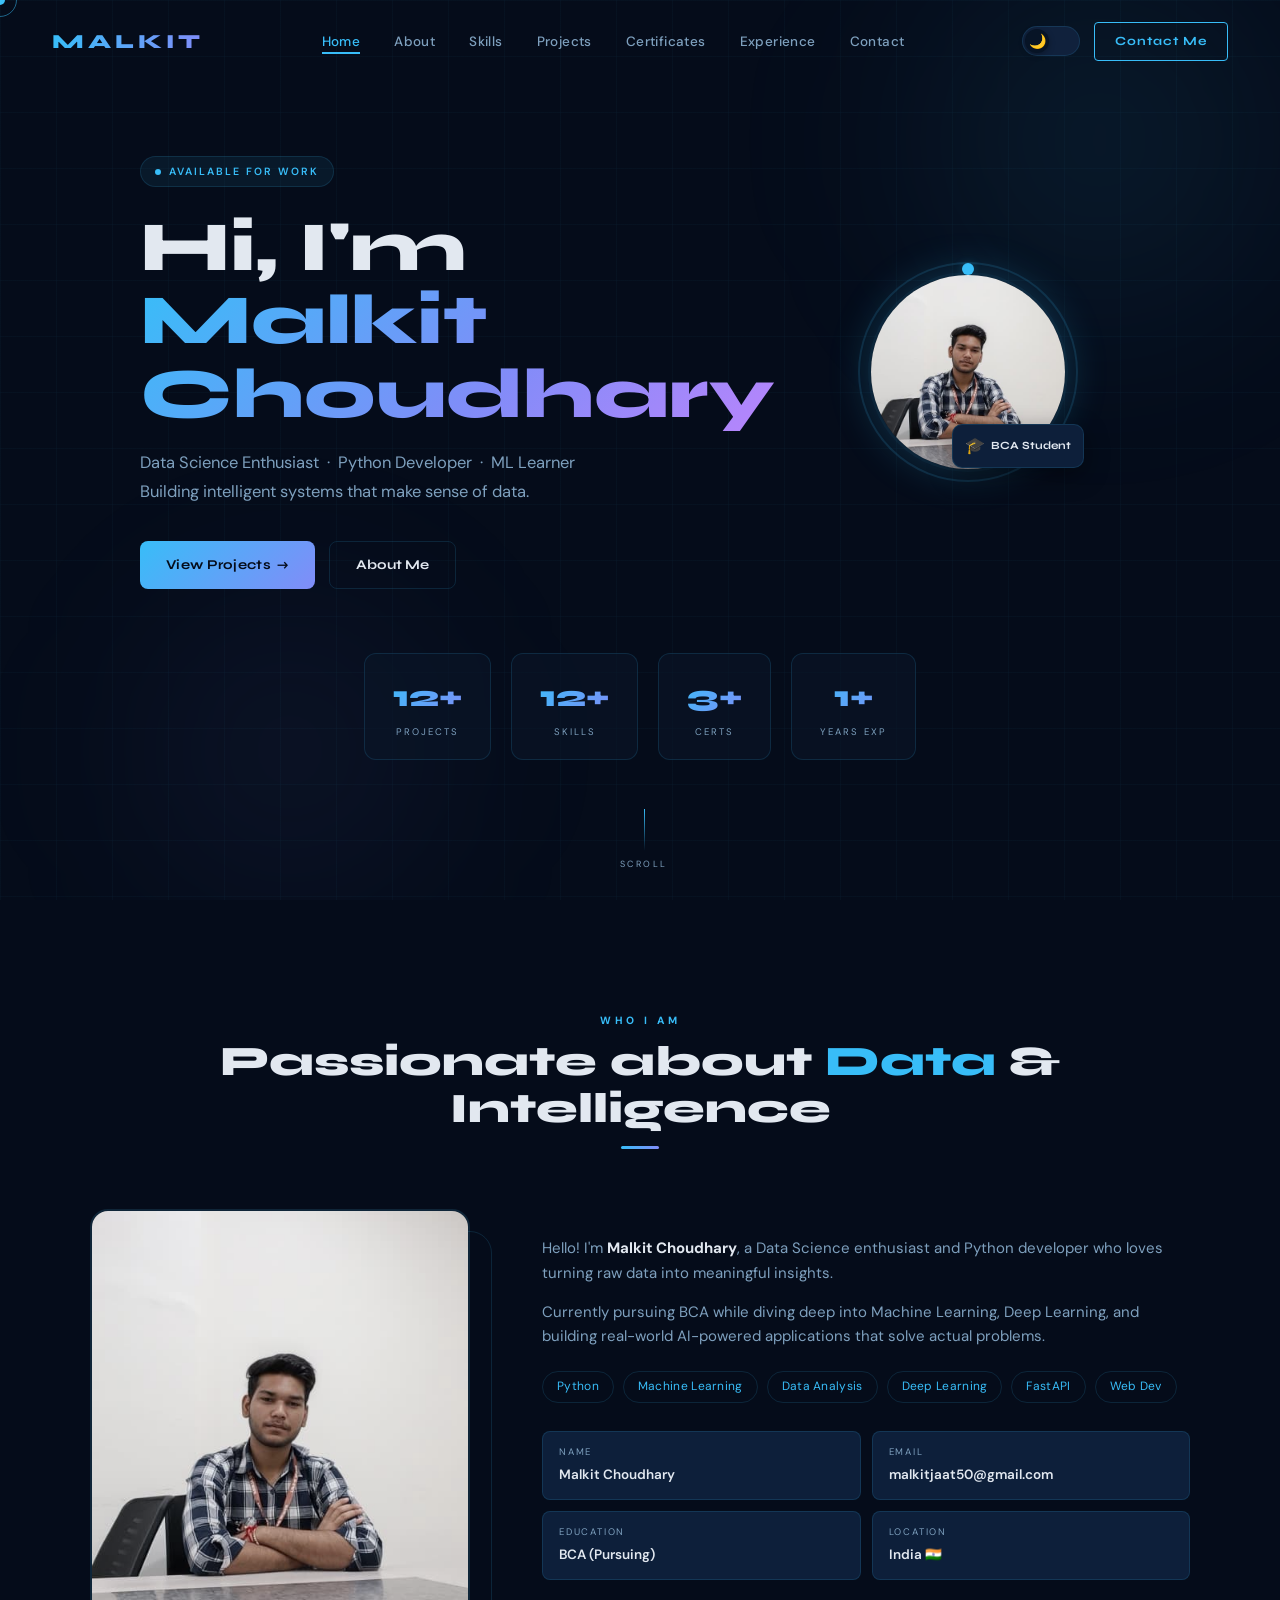
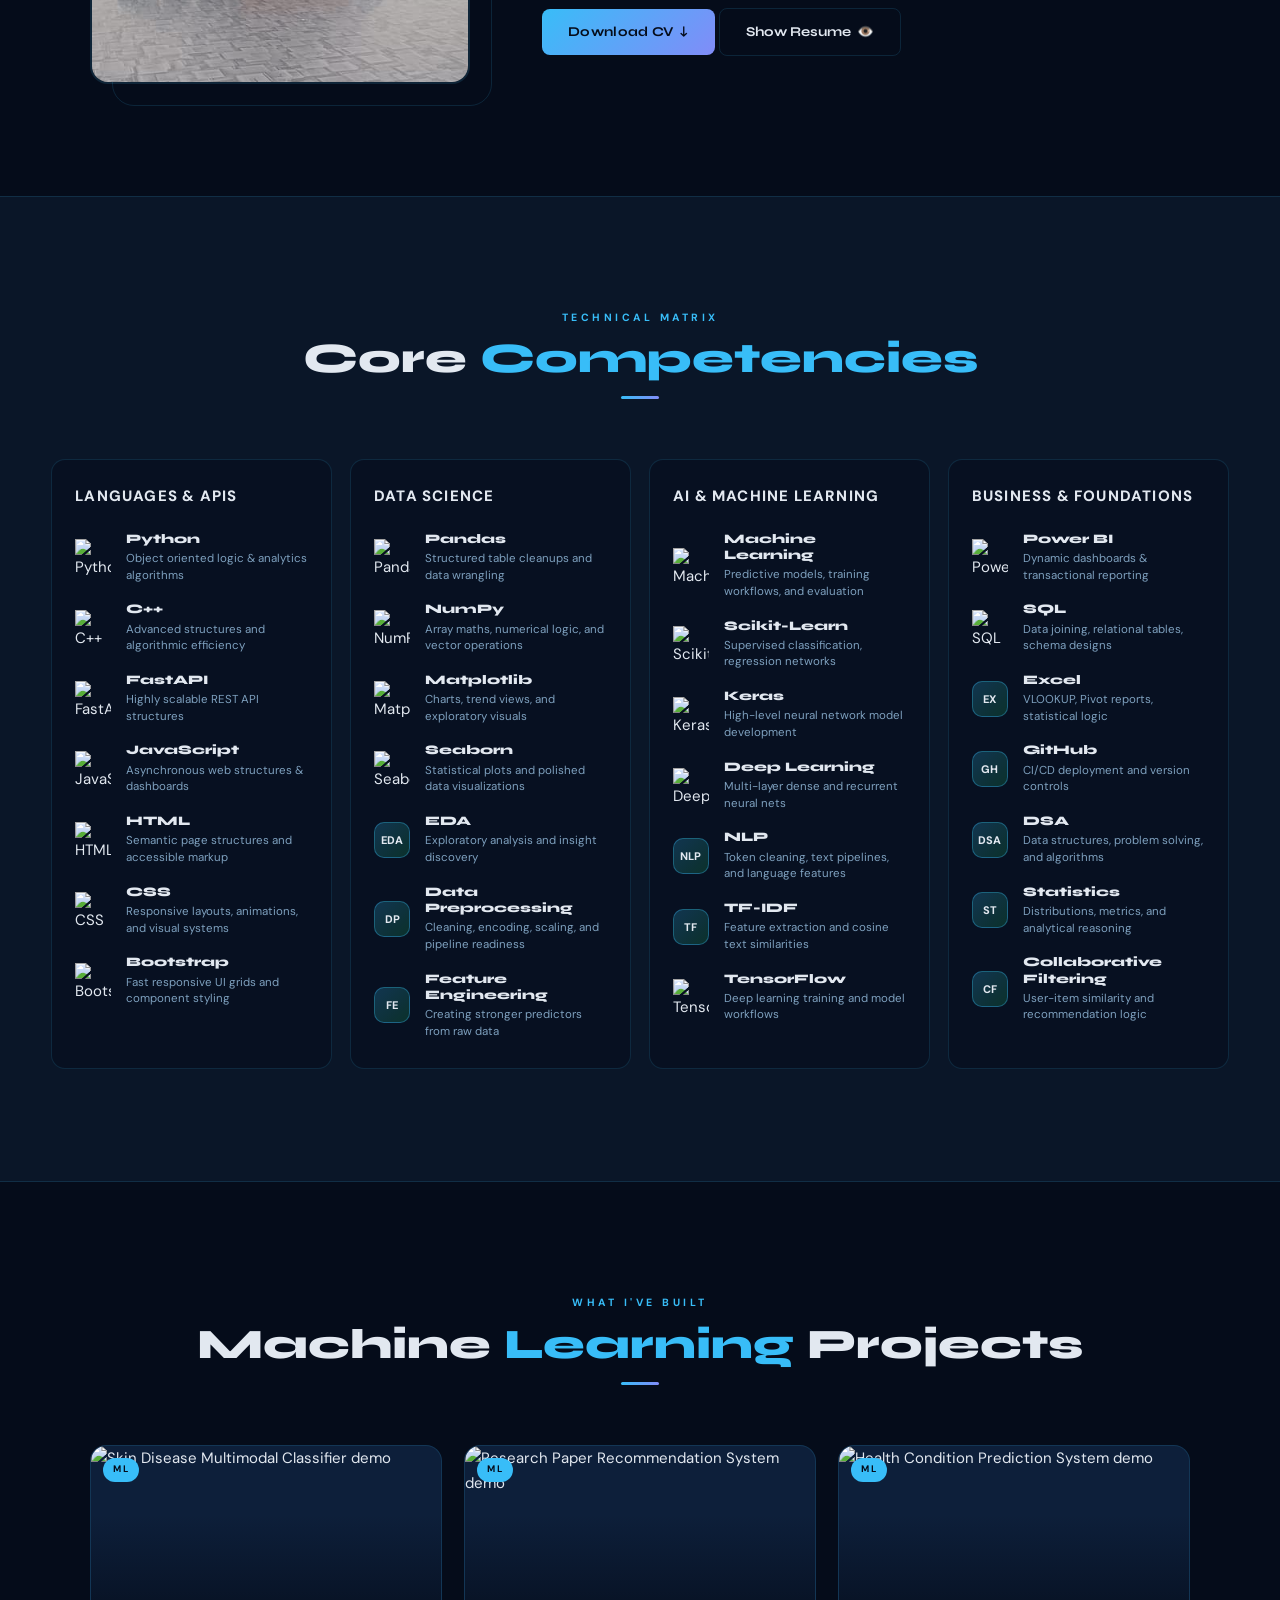
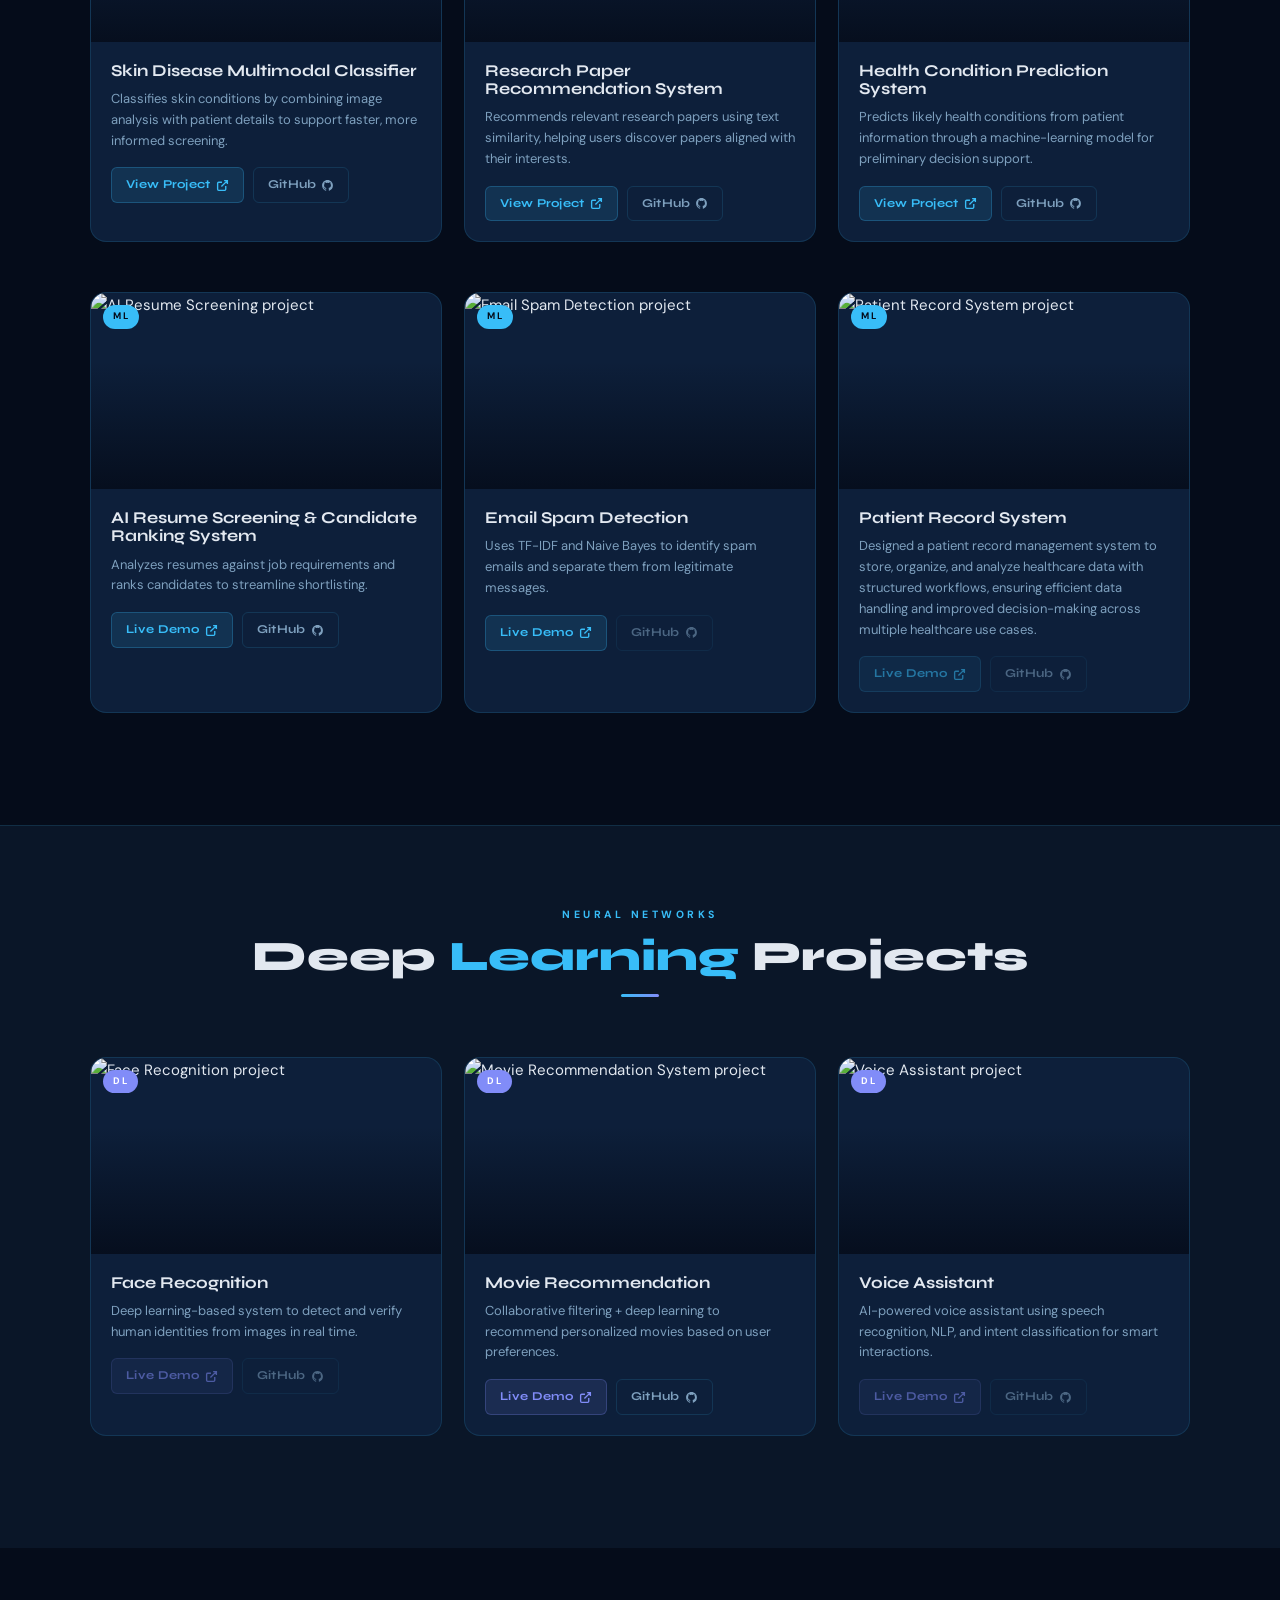
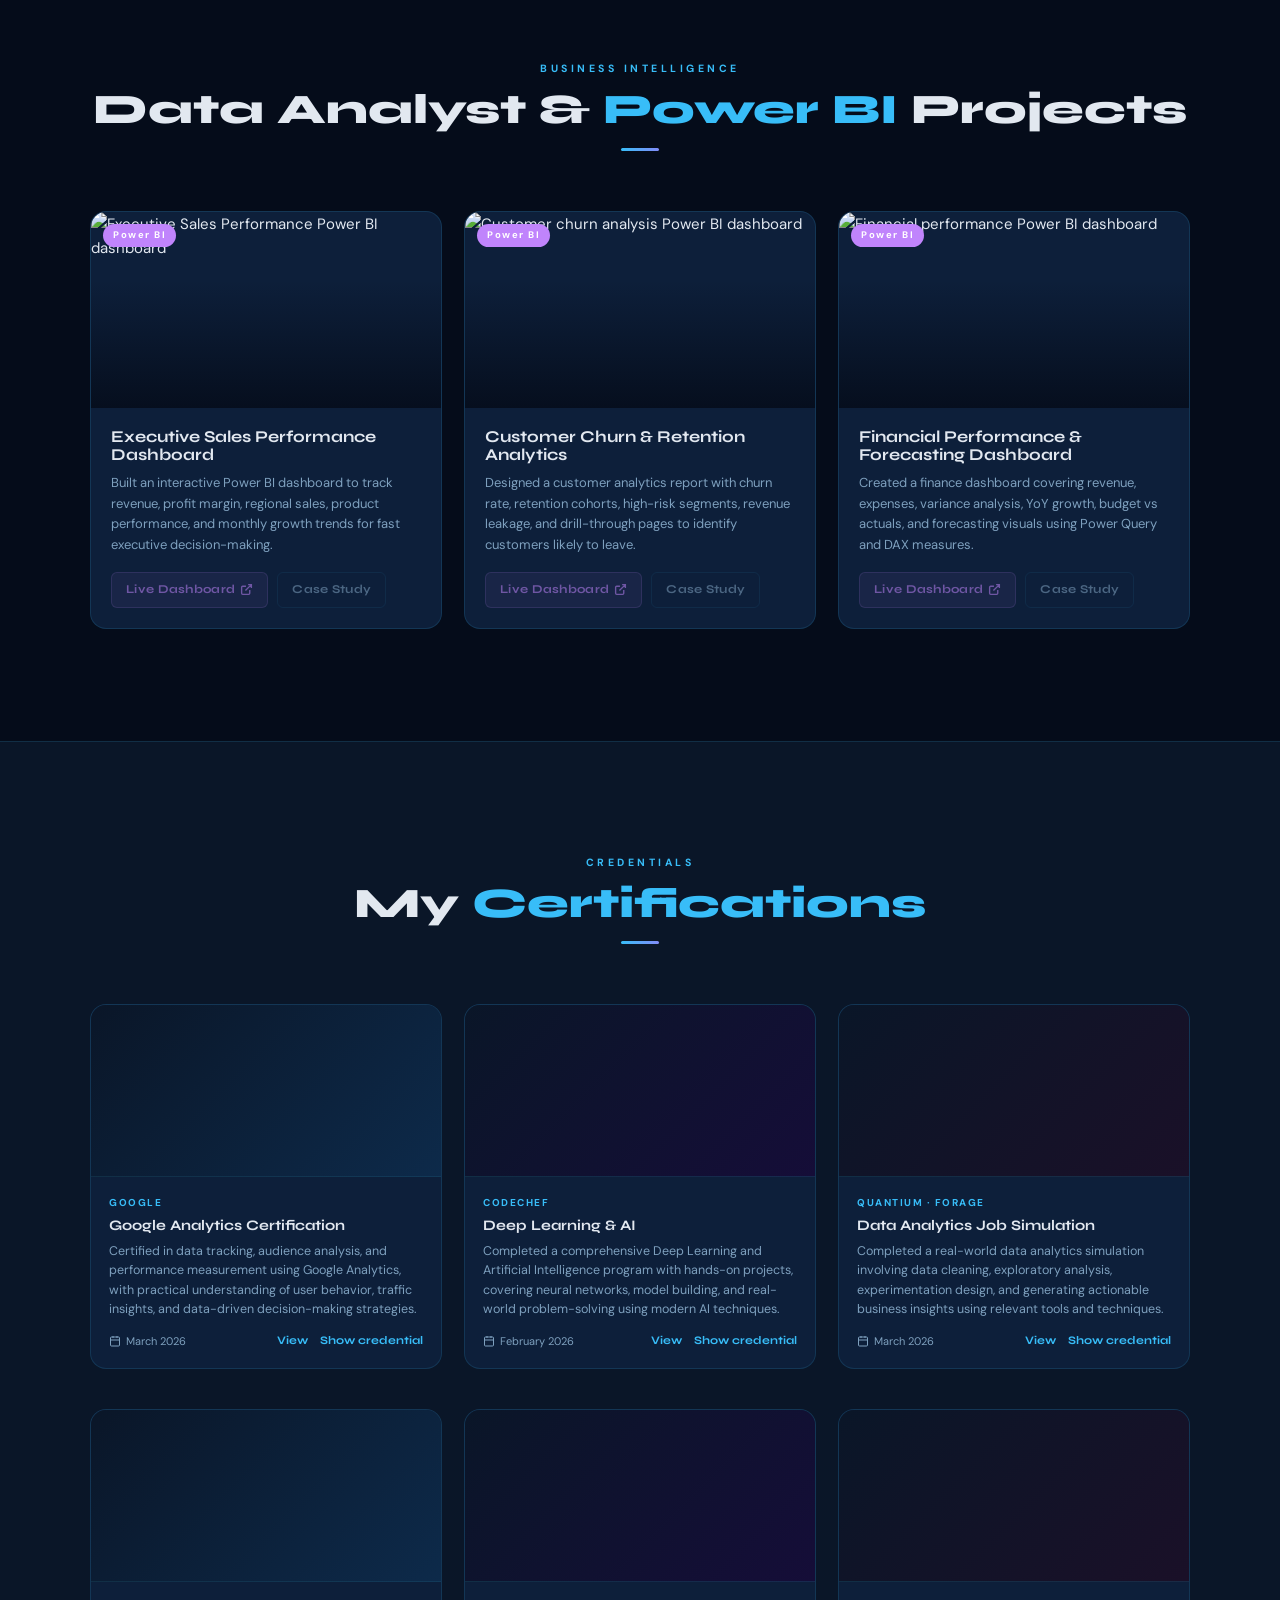
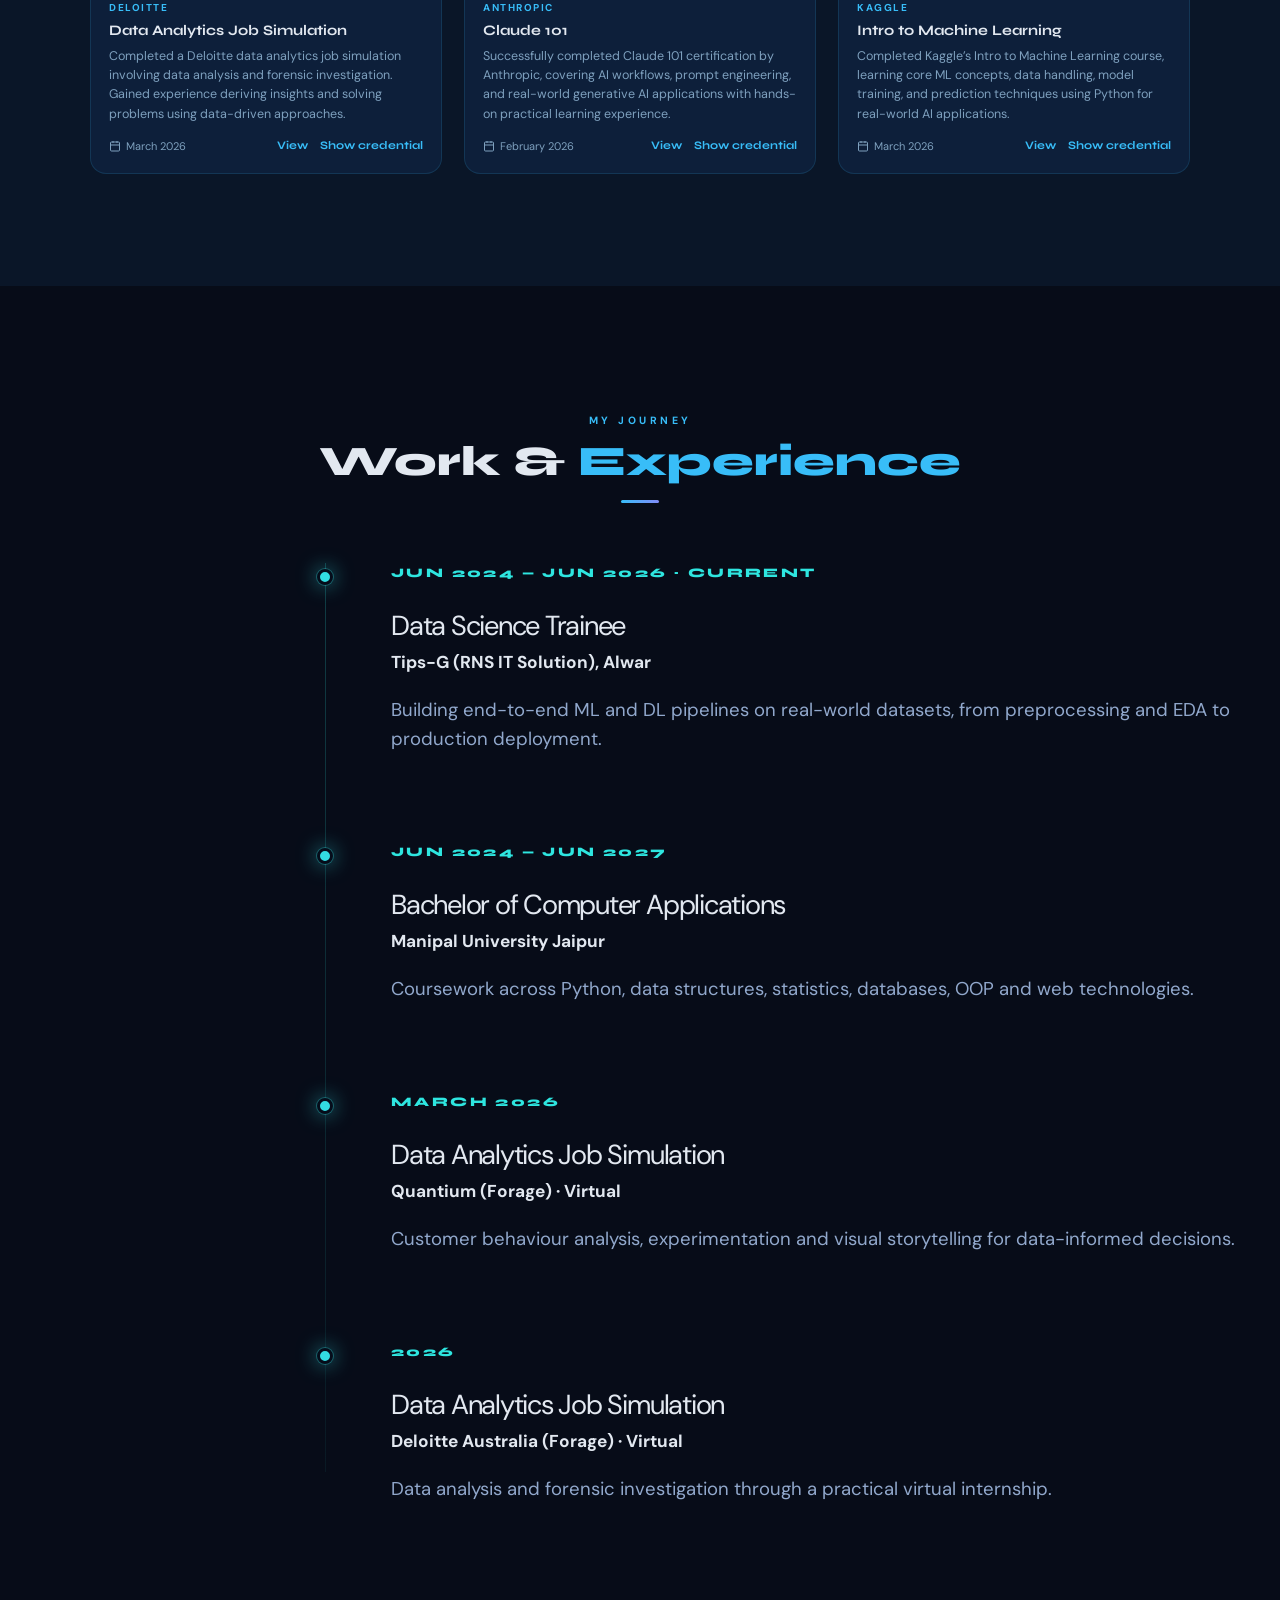
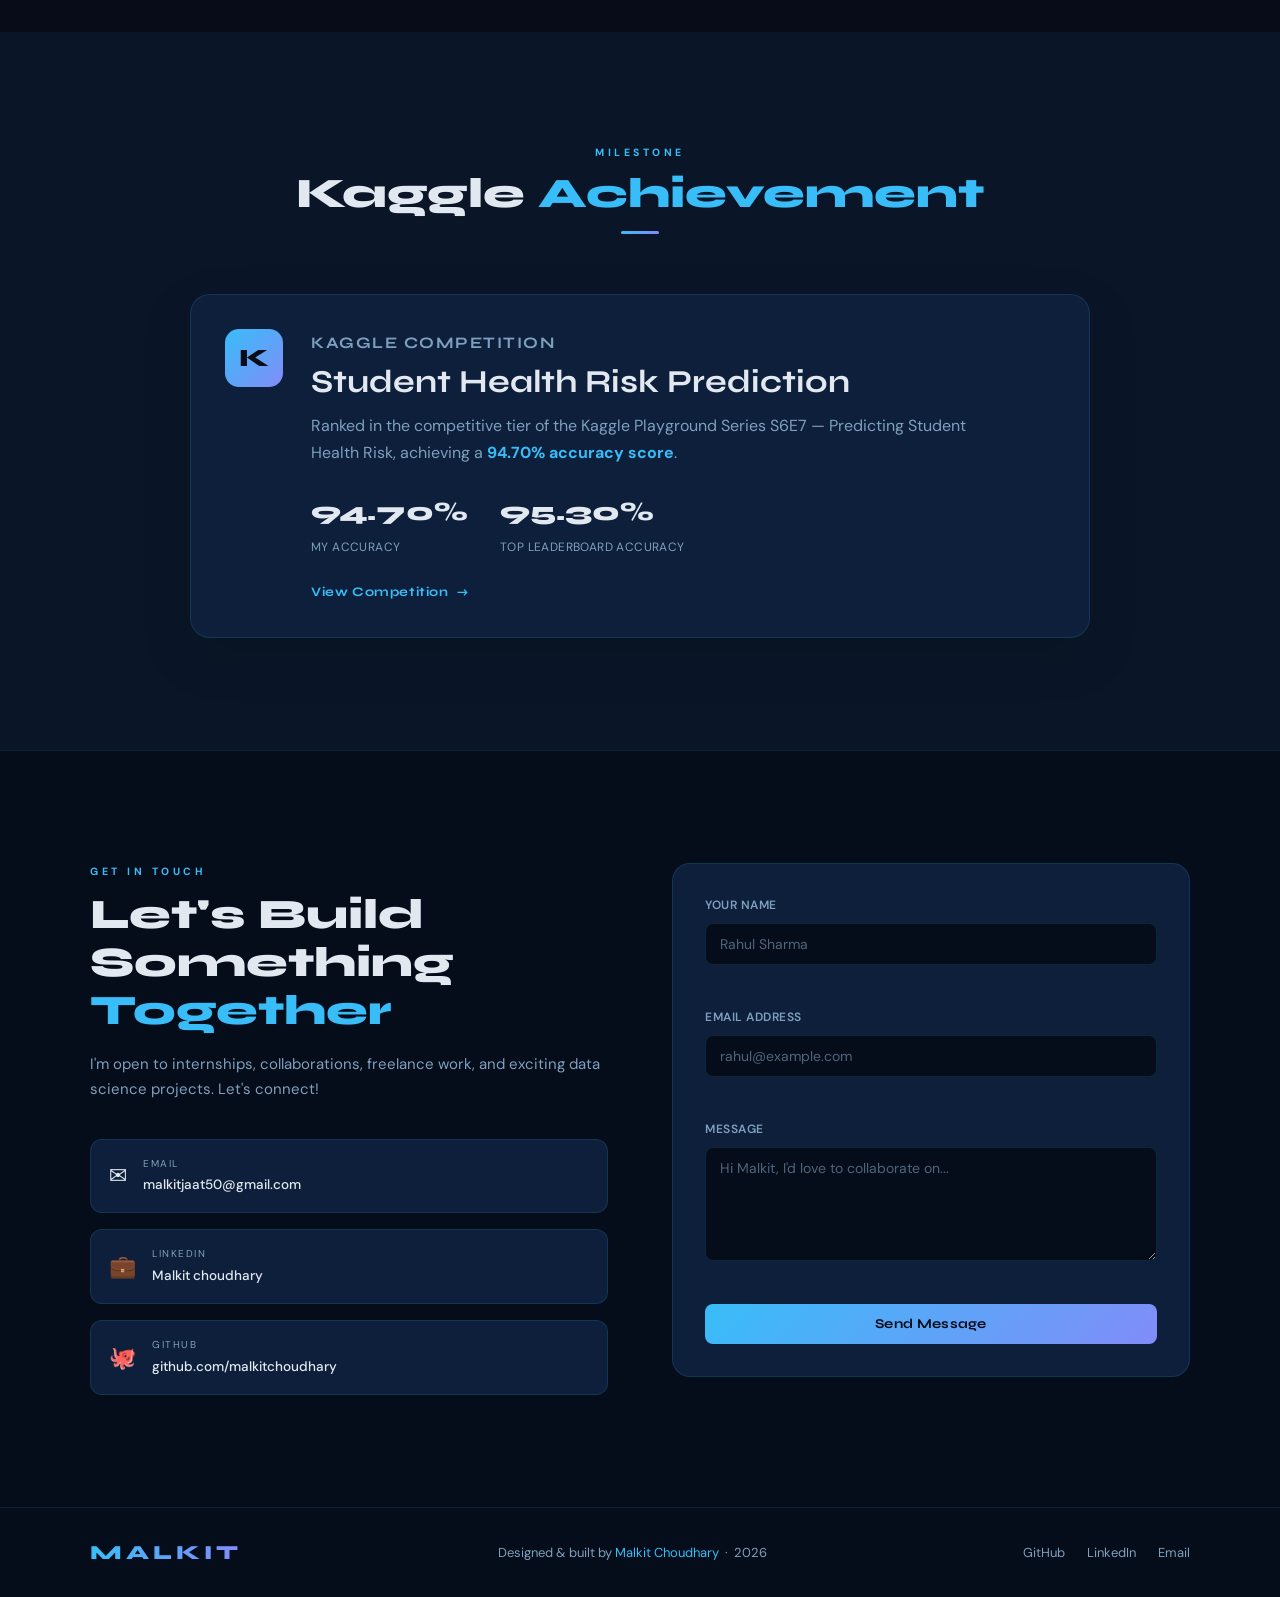
==== commit a7c09970: "Update projects achievements and mobile navigation" ====
--- a/index.html
+++ b/index.html
@@ -58,7 +58,7 @@
         <span class="theme-icon" id="themeIcon">🌙</span>
       </button>
       <a href="#contact" class="btn-hire">Contact Me</a>
-      <button class="hamburger" id="hamburger" onclick="toggleMenu()" aria-label="Open menu" aria-expanded="false">
+      <button class="hamburger" id="hamburger" aria-label="Open menu" aria-expanded="false">
         <span></span><span></span><span></span>
       </button>
     </div>
@@ -445,13 +445,84 @@
 
                 <article class="project-card reveal">
           <div class="project-img-wrap">
+            <img src="https://raw.githubusercontent.com/malkitchoudhary/Skin-desease-multimodel/main/demo.gif" alt="Skin Disease Multimodal Classifier demo" loading="lazy">
+            <div class="project-overlay" aria-hidden="true"></div>
+            <span class="project-badge ml">ML</span>
+          </div>
+          <div class="project-body">
+            <h3>Skin Disease Multimodal Classifier</h3>
+            <p>Classifies skin conditions by combining image analysis with patient details to support faster, more informed screening.</p>
+            <div class="project-links">
+              <a href="https://github.com/malkitchoudhary/Skin-desease-multimodel/blob/main/demo.gif" target="_blank" rel="noopener noreferrer" class="btn-sm btn-accent">
+                View Project
+                <svg width="13" height="13" fill="none" stroke="currentColor" stroke-width="2.5" viewBox="0 0 24 24" aria-hidden="true"><path d="M18 13v6a2 2 0 0 1-2 2H5a2 2 0 0 1-2-2V8a2 2 0 0 1 2-2h6M15 3h6v6M10 14L21 3"/></svg>
+              </a>
+              <a href="https://github.com/malkitchoudhary/Skin-desease-multimodel" target="_blank" rel="noopener noreferrer" class="btn-sm btn-ghost">
+                GitHub
+                <svg width="13" height="13" fill="currentColor" viewBox="0 0 24 24" aria-hidden="true"><path d="M12 2C6.477 2 2 6.484 2 12.017c0 4.425 2.865 8.18 6.839 9.504.5.092.682-.217.682-.483 0-.237-.008-.868-.013-1.703-2.782.605-3.369-1.343-3.369-1.343-.454-1.158-1.11-1.466-1.11-1.466-.908-.62.069-.608.069-.608 1.003.07 1.531 1.032 1.531 1.032.892 1.53 2.341 1.088 2.91.832.092-.647.35-1.088.636-1.338-2.22-.253-4.555-1.113-4.555-4.951 0-1.093.39-1.988 1.029-2.688-.103-.253-.446-1.272.098-2.65 0 0 .84-.27 2.75 1.026A9.564 9.564 0 0 1 12 6.844a9.59 9.59 0 0 1 2.504.337c1.909-1.296 2.747-1.027 2.747-1.027.546 1.379.202 2.398.1 2.651.64.7 1.028 1.595 1.028 2.688 0 3.848-2.339 4.695-4.566 4.943.359.309.678.92.678 1.855 0 1.338-.012 2.419-.012 2.747 0 .268.18.58.688.482A10.02 10.02 0 0 0 22 12.017C22 6.484 17.522 2 12 2z"/></svg>
+              </a>
+            </div>
+          </div>
+        </article>
+
+        <article class="project-card reveal">
+          <div class="project-img-wrap">
+            <img src="https://raw.githubusercontent.com/malkitchoudhary/Research-Paper-Recommendation/main/recommendation.gif" alt="Research Paper Recommendation System demo" loading="lazy">
+            <div class="project-overlay" aria-hidden="true"></div>
+            <span class="project-badge ml">ML</span>
+          </div>
+          <div class="project-body">
+            <h3>Research Paper Recommendation System</h3>
+            <p>Recommends relevant research papers using text similarity, helping users discover papers aligned with their interests.</p>
+            <div class="project-links">
+              <a href="https://github.com/malkitchoudhary/Research-Paper-Recommendation/blob/main/recommendation.gif" target="_blank" rel="noopener noreferrer" class="btn-sm btn-accent">
+                View Project
+                <svg width="13" height="13" fill="none" stroke="currentColor" stroke-width="2.5" viewBox="0 0 24 24" aria-hidden="true"><path d="M18 13v6a2 2 0 0 1-2 2H5a2 2 0 0 1-2-2V8a2 2 0 0 1 2-2h6M15 3h6v6M10 14L21 3"/></svg>
+              </a>
+              <a href="https://github.com/malkitchoudhary/Research-Paper-Recommendation" target="_blank" rel="noopener noreferrer" class="btn-sm btn-ghost">
+                GitHub
+                <svg width="13" height="13" fill="currentColor" viewBox="0 0 24 24" aria-hidden="true"><path d="M12 2C6.477 2 2 6.484 2 12.017c0 4.425 2.865 8.18 6.839 9.504.5.092.682-.217.682-.483 0-.237-.008-.868-.013-1.703-2.782.605-3.369-1.343-3.369-1.343-.454-1.158-1.11-1.466-1.11-1.466-.908-.62.069-.608.069-.608 1.003.07 1.531 1.032 1.531 1.032.892 1.53 2.341 1.088 2.91.832.092-.647.35-1.088.636-1.338-2.22-.253-4.555-1.113-4.555-4.951 0-1.093.39-1.988 1.029-2.688-.103-.253-.446-1.272.098-2.65 0 0 .84-.27 2.75 1.026A9.564 9.564 0 0 1 12 6.844a9.59 9.59 0 0 1 2.504.337c1.909-1.296 2.747-1.027 2.747-1.027.546 1.379.202 2.398.1 2.651.64.7 1.028 1.595 1.028 2.688 0 3.848-2.339 4.695-4.566 4.943.359.309.678.92.678 1.855 0 1.338-.012 2.419-.012 2.747 0 .268.18.58.688.482A10.02 10.02 0 0 0 22 12.017C22 6.484 17.522 2 12 2z"/></svg>
+              </a>
+            </div>
+          </div>
+        </article>
+
+        <article class="project-card reveal">
+          <div class="project-img-wrap">
+            <img src="https://raw.githubusercontent.com/malkitchoudhary/health-condition-prediction/main/health_prediction.gif" alt="Health Condition Prediction System demo" loading="lazy">
+            <div class="project-overlay" aria-hidden="true"></div>
+            <span class="project-badge ml">ML</span>
+          </div>
+          <div class="project-body">
+            <h3>Health Condition Prediction System</h3>
+            <p>Predicts likely health conditions from patient information through a machine-learning model for preliminary decision support.</p>
+            <div class="project-links">
+              <a href="https://github.com/malkitchoudhary/health-condition-prediction/blob/main/health_prediction.gif" target="_blank" rel="noopener noreferrer" class="btn-sm btn-accent">
+                View Project
+                <svg width="13" height="13" fill="none" stroke="currentColor" stroke-width="2.5" viewBox="0 0 24 24" aria-hidden="true"><path d="M18 13v6a2 2 0 0 1-2 2H5a2 2 0 0 1-2-2V8a2 2 0 0 1 2-2h6M15 3h6v6M10 14L21 3"/></svg>
+              </a>
+              <a href="https://github.com/malkitchoudhary/health-condition-prediction" target="_blank" rel="noopener noreferrer" class="btn-sm btn-ghost">
+                GitHub
+                <svg width="13" height="13" fill="currentColor" viewBox="0 0 24 24" aria-hidden="true"><path d="M12 2C6.477 2 2 6.484 2 12.017c0 4.425 2.865 8.18 6.839 9.504.5.092.682-.217.682-.483 0-.237-.008-.868-.013-1.703-2.782.605-3.369-1.343-3.369-1.343-.454-1.158-1.11-1.466-1.11-1.466-.908-.62.069-.608.069-.608 1.003.07 1.531 1.032 1.531 1.032.892 1.53 2.341 1.088 2.91.832.092-.647.35-1.088.636-1.338-2.22-.253-4.555-1.113-4.555-4.951 0-1.093.39-1.988 1.029-2.688-.103-.253-.446-1.272.098-2.65 0 0 .84-.27 2.75 1.026A9.564 9.564 0 0 1 12 6.844a9.59 9.59 0 0 1 2.504.337c1.909-1.296 2.747-1.027 2.747-1.027.546 1.379.202 2.398.1 2.651.64.7 1.028 1.595 1.028 2.688 0 3.848-2.339 4.695-4.566 4.943.359.309.678.92.678 1.855 0 1.338-.012 2.419-.012 2.747 0 .268.18.58.688.482A10.02 10.02 0 0 0 22 12.017C22 6.484 17.522 2 12 2z"/></svg>
+              </a>
+            </div>
+          </div>
+        </article>
+
+        
+      </div>
+
+            <div class="projects-grid" style="margin-top: 50px;">
+
+        <article class="project-card reveal">
+          <div class="project-img-wrap">
             <img src="https://i.ytimg.com/vi/2sUf_eKmr7U/hq720.jpg?sqp=-oaymwEhCK4FEIIDSFryq4qpAxMIARUAAAAAGAElAADIQj0AgKJD&rs=AOn4CLB3b_5M2kQS-aUxG5ZZp0M5fisgwQ" alt="AI Resume Screening project" loading="lazy">
             <div class="project-overlay" aria-hidden="true"></div>
             <span class="project-badge ml">ML</span>
           </div>
           <div class="project-body">
-            <h3>AI Resume Screening & Candidate Ranking System</h3>
-            <p>Developed an AI-based system to analyze resumes and rank candidates based on job requirements. It helps automate the hiring process and improves candidate selection efficiency.</p>
+            <h3>AI Resume Screening &amp; Candidate Ranking System</h3>
+            <p>Analyzes resumes against job requirements and ranks candidates to streamline shortlisting.</p>
             <div class="project-links">
               <a href="https://ai-resume-screening-candidate-ranki-seven.vercel.app/" target="_blank" rel="noopener noreferrer" class="btn-sm btn-accent">
                 Live Demo
@@ -465,6 +536,8 @@
           </div>
         </article>
 
+
+
         <article class="project-card reveal">
           <div class="project-img-wrap">
             <img src="https://rskworld.in/data-science/notebooks/spam-email-detection/spam-email-detection.png" alt="Email Spam Detection project" loading="lazy">
@@ -473,85 +546,9 @@
           </div>
           <div class="project-body">
             <h3>Email Spam Detection</h3>
-            <p>Developed an NLP-based email classifier using TF-IDF and Naive Bayes to accurately detect spam and filter legitimate emails, showcasing skills in text preprocessing and machine learning, with strong performance on real-world datasets.</p>
+            <p>Uses TF-IDF and Naive Bayes to identify spam emails and separate them from legitimate messages.</p>
             <div class="project-links">
               <a href="https://email-spam-api-three.vercel.app/" target="_blank" rel="noopener noreferrer" class="btn-sm btn-accent">
-                Live Demo
-                <svg width="13" height="13" fill="none" stroke="currentColor" stroke-width="2.5" viewBox="0 0 24 24" aria-hidden="true"><path d="M18 13v6a2 2 0 0 1-2 2H5a2 2 0 0 1-2-2V8a2 2 0 0 1 2-2h6M15 3h6v6M10 14L21 3"/></svg>
-              </a>
-              <a href="javascript:void(0)" aria-disabled="true" class="btn-sm btn-ghost btn-disabled">
-                GitHub
-                <svg width="13" height="13" fill="currentColor" viewBox="0 0 24 24" aria-hidden="true"><path d="M12 2C6.477 2 2 6.484 2 12.017c0 4.425 2.865 8.18 6.839 9.504.5.092.682-.217.682-.483 0-.237-.008-.868-.013-1.703-2.782.605-3.369-1.343-3.369-1.343-.454-1.158-1.11-1.466-1.11-1.466-.908-.62.069-.608.069-.608 1.003.07 1.531 1.032 1.531 1.032.892 1.53 2.341 1.088 2.91.832.092-.647.35-1.088.636-1.338-2.22-.253-4.555-1.113-4.555-4.951 0-1.093.39-1.988 1.029-2.688-.103-.253-.446-1.272.098-2.65 0 0 .84-.27 2.75 1.026A9.564 9.564 0 0 1 12 6.844a9.59 9.59 0 0 1 2.504.337c1.909-1.296 2.747-1.027 2.747-1.027.546 1.379.202 2.398.1 2.651.64.7 1.028 1.595 1.028 2.688 0 3.848-2.339 4.695-4.566 4.943.359.309.678.92.678 1.855 0 1.338-.012 2.419-.012 2.747 0 .268.18.58.688.482A10.02 10.02 0 0 0 22 12.017C22 6.484 17.522 2 12 2z"/></svg>
-              </a>
-            </div>
-          </div>
-        </article>
-
-        <article class="project-card reveal">
-          <div class="project-img-wrap">
-            <img src="https://user-images.githubusercontent.com/48794028/148332938-4e66d4ca-2d16-474f-8482-340aef6a48d0.png" alt="House Price Prediction project" loading="lazy">
-            <div class="project-overlay" aria-hidden="true"></div>
-            <span class="project-badge ml">ML</span>
-          </div>
-          <div class="project-body">
-            <h3>House Price Prediction</h3>
-            <p>Developed a regression-based model to predict house prices using feature engineering, exploratory data analysis (EDA), and model evaluation techniques, ensuring accurate and reliable predictions.</p>
-            <div class="project-links">
-              <a href="javascript:void(0)" aria-disabled="true" class="btn-sm btn-accent btn-disabled">
-                Live Demo
-                <svg width="13" height="13" fill="none" stroke="currentColor" stroke-width="2.5" viewBox="0 0 24 24" aria-hidden="true"><path d="M18 13v6a2 2 0 0 1-2 2H5a2 2 0 0 1-2-2V8a2 2 0 0 1 2-2h6M15 3h6v6M10 14L21 3"/></svg>
-              </a>
-              <a href="javascript:void(0)" aria-disabled="true" class="btn-sm btn-ghost btn-disabled">
-                GitHub
-                <svg width="13" height="13" fill="currentColor" viewBox="0 0 24 24" aria-hidden="true"><path d="M12 2C6.477 2 2 6.484 2 12.017c0 4.425 2.865 8.18 6.839 9.504.5.092.682-.217.682-.483 0-.237-.008-.868-.013-1.703-2.782.605-3.369-1.343-3.369-1.343-.454-1.158-1.11-1.466-1.11-1.466-.908-.62.069-.608.069-.608 1.003.07 1.531 1.032 1.531 1.032.892 1.53 2.341 1.088 2.91.832.092-.647.35-1.088.636-1.338-2.22-.253-4.555-1.113-4.555-4.951 0-1.093.39-1.988 1.029-2.688-.103-.253-.446-1.272.098-2.65 0 0 .84-.27 2.75 1.026A9.564 9.564 0 0 1 12 6.844a9.59 9.59 0 0 1 2.504.337c1.909-1.296 2.747-1.027 2.747-1.027.546 1.379.202 2.398.1 2.651.64.7 1.028 1.595 1.028 2.688 0 3.848-2.339 4.695-4.566 4.943.359.309.678.92.678 1.855 0 1.338-.012 2.419-.012 2.747 0 .268.18.58.688.482A10.02 10.02 0 0 0 22 12.017C22 6.484 17.522 2 12 2z"/></svg>
-              </a>
-            </div>
-          </div>
-        </article>
-
-        
-      </div>
-
-            <div class="projects-grid" style="margin-top: 50px;">
-
-        <article class="project-card reveal">
-          <div class="project-img-wrap">
-            <video class="project-video" autoplay muted loop playsinline controls preload="metadata" aria-label="Skin Disease Multi Model demo video">
-              <source src="Skin%20Disease%20AI%20Assistant%20-%20Google%20Chrome%202026-07-17%2012-58-56.mp4" type="video/mp4">
-              Your browser does not support embedded video.
-            </video>
-            <div class="project-overlay" aria-hidden="true"></div>
-            <span class="project-badge ml">ML</span>
-          </div>
-          <div class="project-body">
-            <h3>Skin Disease Multi Model</h3>
-            <p>Built a machine learning system for skin disease prediction using image-based analysis to support faster, more informed screening.</p>
-            <div class="project-links">
-              <a href="https://email-spam-api-4.onrender.com" target="_blank" rel="noopener noreferrer" class="btn-sm btn-accent">
-                Live Demo
-                <svg width="13" height="13" fill="none" stroke="currentColor" stroke-width="2.5" viewBox="0 0 24 24" aria-hidden="true"><path d="M18 13v6a2 2 0 0 1-2 2H5a2 2 0 0 1-2-2V8a2 2 0 0 1 2-2h6M15 3h6v6M10 14L21 3"/></svg>
-              </a>
-              <a href="javascript:void(0)" aria-disabled="true" class="btn-sm btn-ghost btn-disabled">
-                GitHub
-                <svg width="13" height="13" fill="currentColor" viewBox="0 0 24 24" aria-hidden="true"><path d="M12 2C6.477 2 2 6.484 2 12.017c0 4.425 2.865 8.18 6.839 9.504.5.092.682-.217.682-.483 0-.237-.008-.868-.013-1.703-2.782.605-3.369-1.343-3.369-1.343-.454-1.158-1.11-1.466-1.11-1.466-.908-.62.069-.608.069-.608 1.003.07 1.531 1.032 1.531 1.032.892 1.53 2.341 1.088 2.91.832.092-.647.35-1.088.636-1.338-2.22-.253-4.555-1.113-4.555-4.951 0-1.093.39-1.988 1.029-2.688-.103-.253-.446-1.272.098-2.65 0 0 .84-.27 2.75 1.026A9.564 9.564 0 0 1 12 6.844a9.59 9.59 0 0 1 2.504.337c1.909-1.296 2.747-1.027 2.747-1.027.546 1.379.202 2.398.1 2.651.64.7 1.028 1.595 1.028 2.688 0 3.848-2.339 4.695-4.566 4.943.359.309.678.92.678 1.855 0 1.338-.012 2.419-.012 2.747 0 .268.18.58.688.482A10.02 10.02 0 0 0 22 12.017C22 6.484 17.522 2 12 2z"/></svg>
-              </a>
-            </div>
-          </div>
-        </article>
-
-
-
-        <article class="project-card reveal">
-          <div class="project-img-wrap">
-            <img src="https://encrypted-tbn0.gstatic.com/images?q=tbn:ANd9GcRcHxVB6A0nHVUwasxYqsnbdwn6sH8jlolI-A&s" alt="ML Model Deployment project" loading="lazy">
-            <div class="project-overlay" aria-hidden="true"></div>
-            <span class="project-badge ml">ML</span>
-          </div>
-          <div class="project-body">
-            <h3>End-to-End ML Model Deployment with FastAPI & Docker</h3>
-            <p>Built an ML pipeline using FastAPI and Docker for real-time predictions with scalable and portable deployment.</p>
-            <div class="project-links">
-              <a href="javascript:void(0)" aria-disabled="true" class="btn-sm btn-accent btn-disabled">
                 Live Demo
                 <svg width="13" height="13" fill="none" stroke="currentColor" stroke-width="2.5" viewBox="0 0 24 24" aria-hidden="true"><path d="M18 13v6a2 2 0 0 1-2 2H5a2 2 0 0 1-2-2V8a2 2 0 0 1 2-2h6M15 3h6v6M10 14L21 3"/></svg>
               </a>
@@ -913,15 +910,7 @@
       <div class="section-line"></div>
     </div>
 
-     <main style="margin-left: -30%;">
-    <!-- <section id="experience" class="experience-section">
-      <div class="container experience-container">
-        <div class="experience-intro reveal">
-          <span class="experience-kicker">05 / EXPERIENCE &amp; EDUCATION</span>
-          <h1>Always moving forward.</h1>
-        </div> -->
-
-        <ol class="experience-timeline" aria-label="Experience and education timeline">
+    <ol class="experience-timeline" aria-label="Experience and education timeline">
           <li class="timeline-entry reveal">
             <div class="timeline-dot" aria-hidden="true"></div>
             <div class="timeline-content">
@@ -958,11 +947,8 @@
               <p>Data analysis and forensic investigation through a practical virtual internship.</p>
             </div>
           </li>
-        </ol>
-      </div>
-    </section>
-  </main>
-
+    </ol>
+  </div>
 </section>
 
 
@@ -981,17 +967,18 @@
         <div class="achievement-content">
           <p class="achievement-kicker">Kaggle Competition</p>
           <h3>Student Health Risk Prediction</h3>
-          <p>Trained a machine-learning model on the competition dataset to predict student health risk, achieving <strong>94.50% accuracy</strong>.</p>
+          <p>Ranked in the competitive tier of the Kaggle Playground Series S6E7 — Predicting Student Health Risk, achieving a <strong>94.70% accuracy score</strong>.</p>
           <div class="achievement-metrics" aria-label="Competition results">
             <div>
-              <span class="metric-value">94.50%</span>
+              <span class="metric-value">94.70%</span>
               <span class="metric-label">My Accuracy</span>
             </div>
             <div>
-              <span class="metric-value">95.34%</span>
+              <span class="metric-value">95.30%</span>
               <span class="metric-label">Top Leaderboard Accuracy</span>
             </div>
           </div>
+          <a href="https://www.kaggle.com/competitions/playground-series-s6e7/submissions" target="_blank" rel="noopener noreferrer" class="achievement-link">View Competition <span aria-hidden="true">→</span></a>
         </div>
       </article>
     </div>
--- a/style.css
+++ b/style.css
@@ -1604,6 +1604,19 @@
   line-height: 1.7;
 }
 .achievement-content strong { color: var(--a1); }
+.achievement-link {
+  display: inline-flex;
+  align-items: center;
+  gap: 8px;
+  margin-top: 24px;
+  color: var(--a1);
+  font-family: var(--font-display);
+  font-size: 13px;
+  font-weight: 700;
+  letter-spacing: 0.6px;
+  text-decoration: none;
+}
+.achievement-link:hover { color: var(--text); }
 .achievement-metrics {
   display: flex;
   flex-wrap: wrap;
@@ -1638,8 +1651,11 @@
   .experience-container { padding-right: 22px; padding-left: 22px; }
   .experience-intro { margin-bottom: 48px; }
   .experience-timeline { margin-left: 0; padding-left: 42px; }
+  .experience-section .experience-timeline { width: 100%; padding-left: 38px; }
   .timeline-entry { padding-bottom: 62px; }
-  .timeline-dot { left: -50px; }
+  .timeline-dot { left: -46px; }
+  .timeline-content h2 { font-size: 25px; line-height: 1.12; }
+  .timeline-content > p:last-child { font-size: 16px; line-height: 1.6; }
   .timeline-date { font-size: 11px; letter-spacing: 1.6px; margin-bottom: 19px; }
   .timeline-content h3 { margin-bottom: 16px; }
   .achievement-section { padding: 80px 0; }
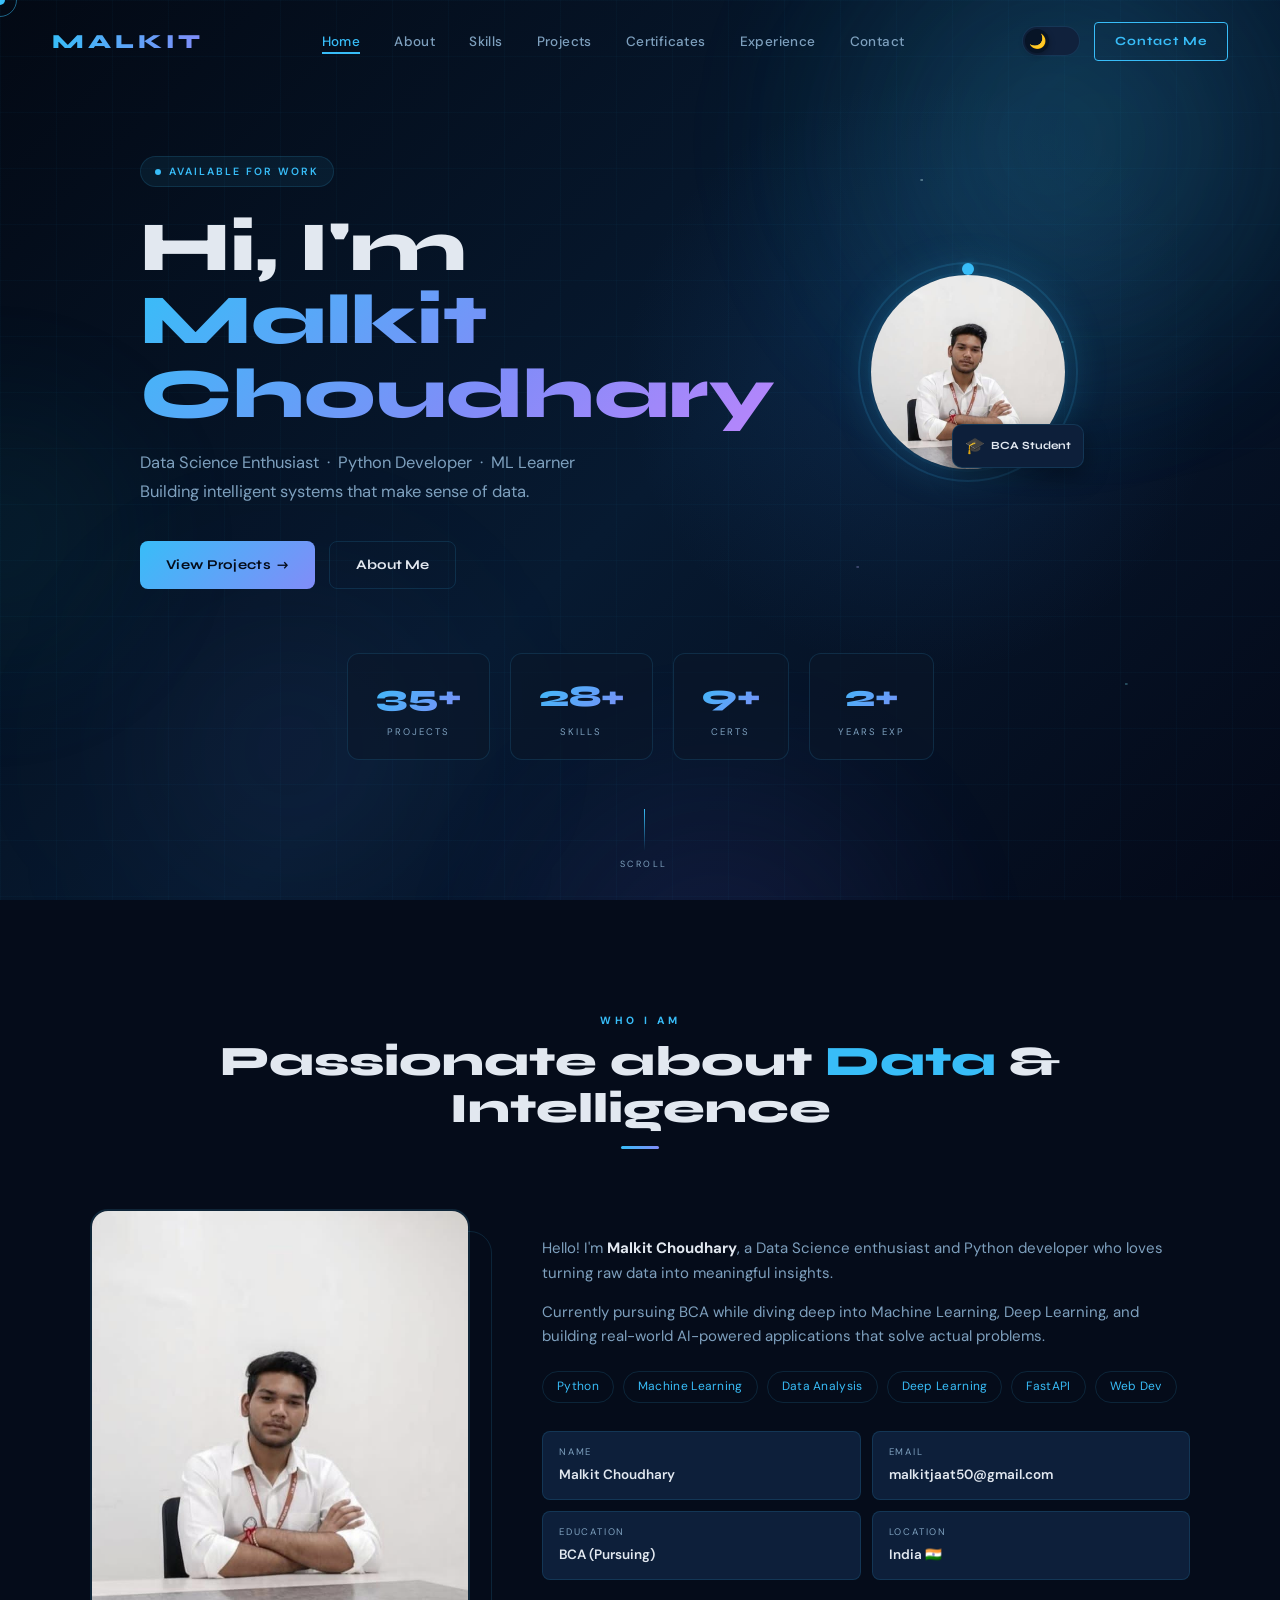
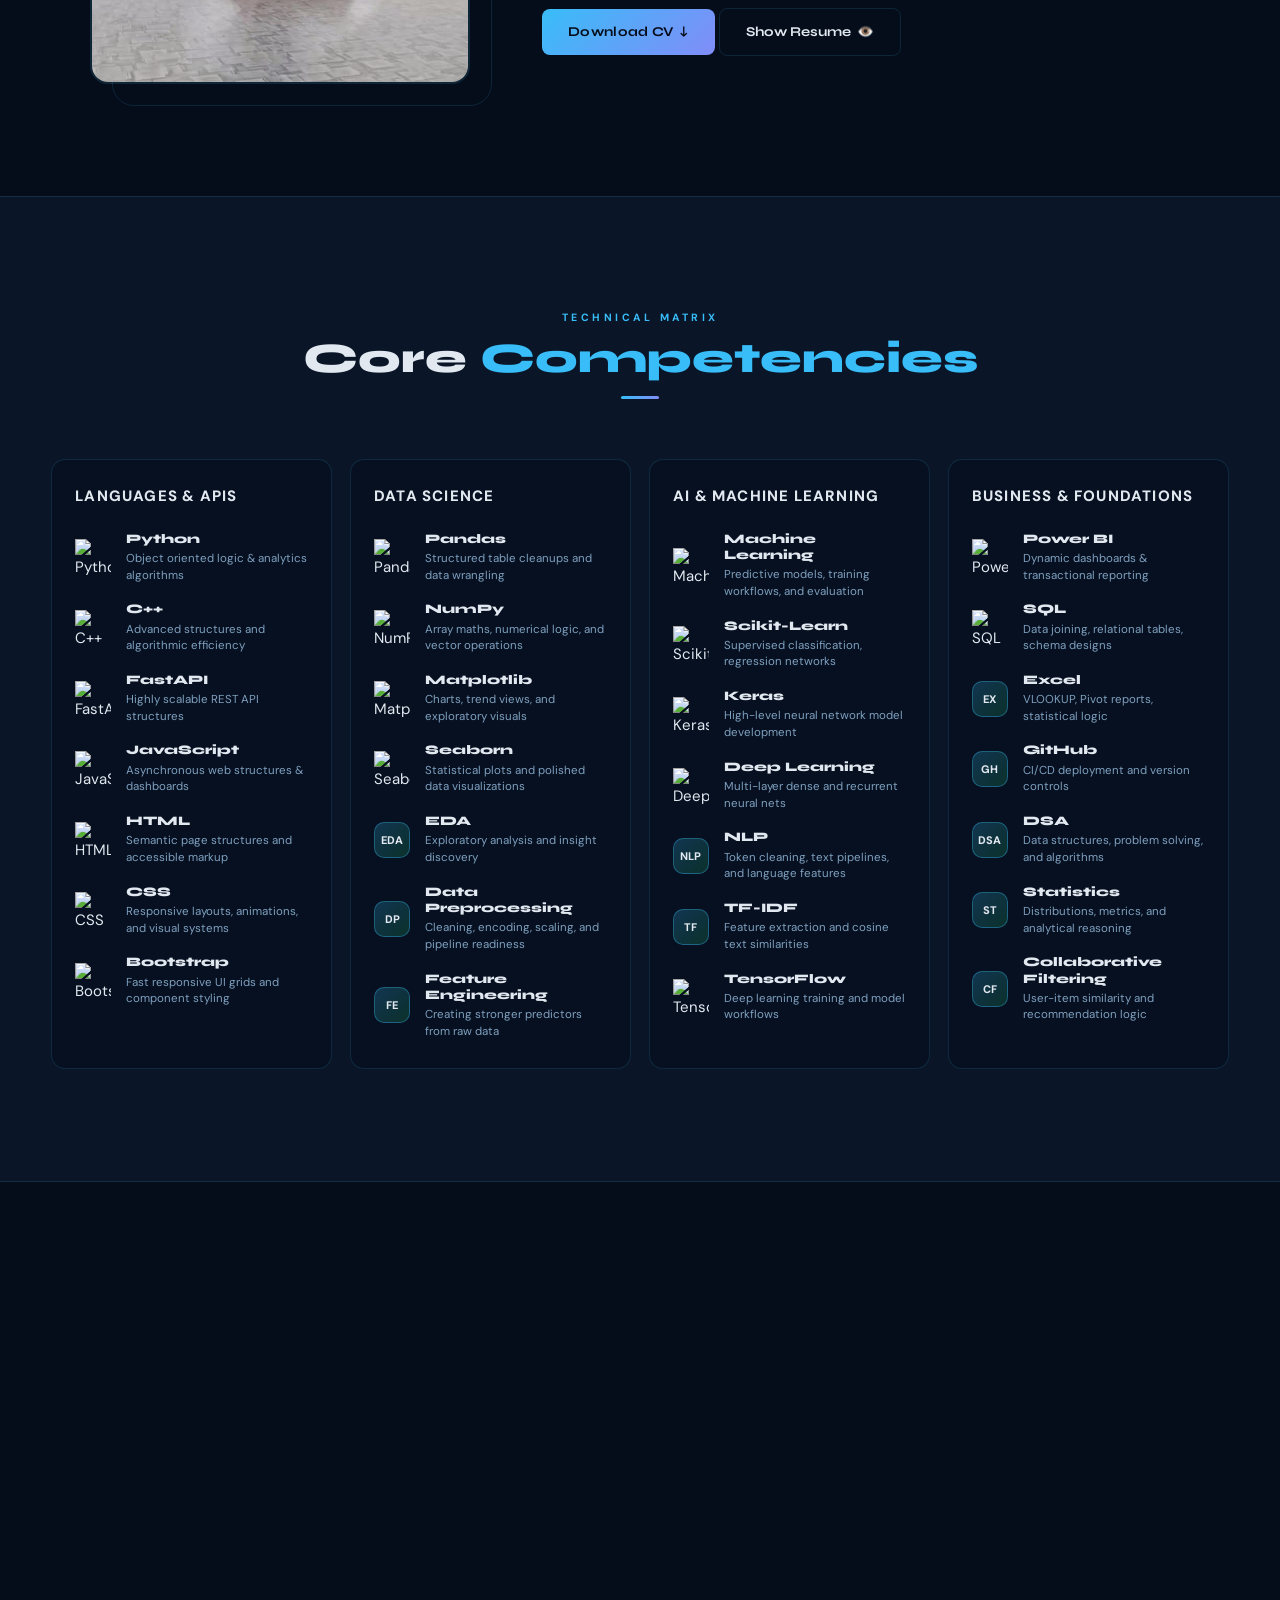
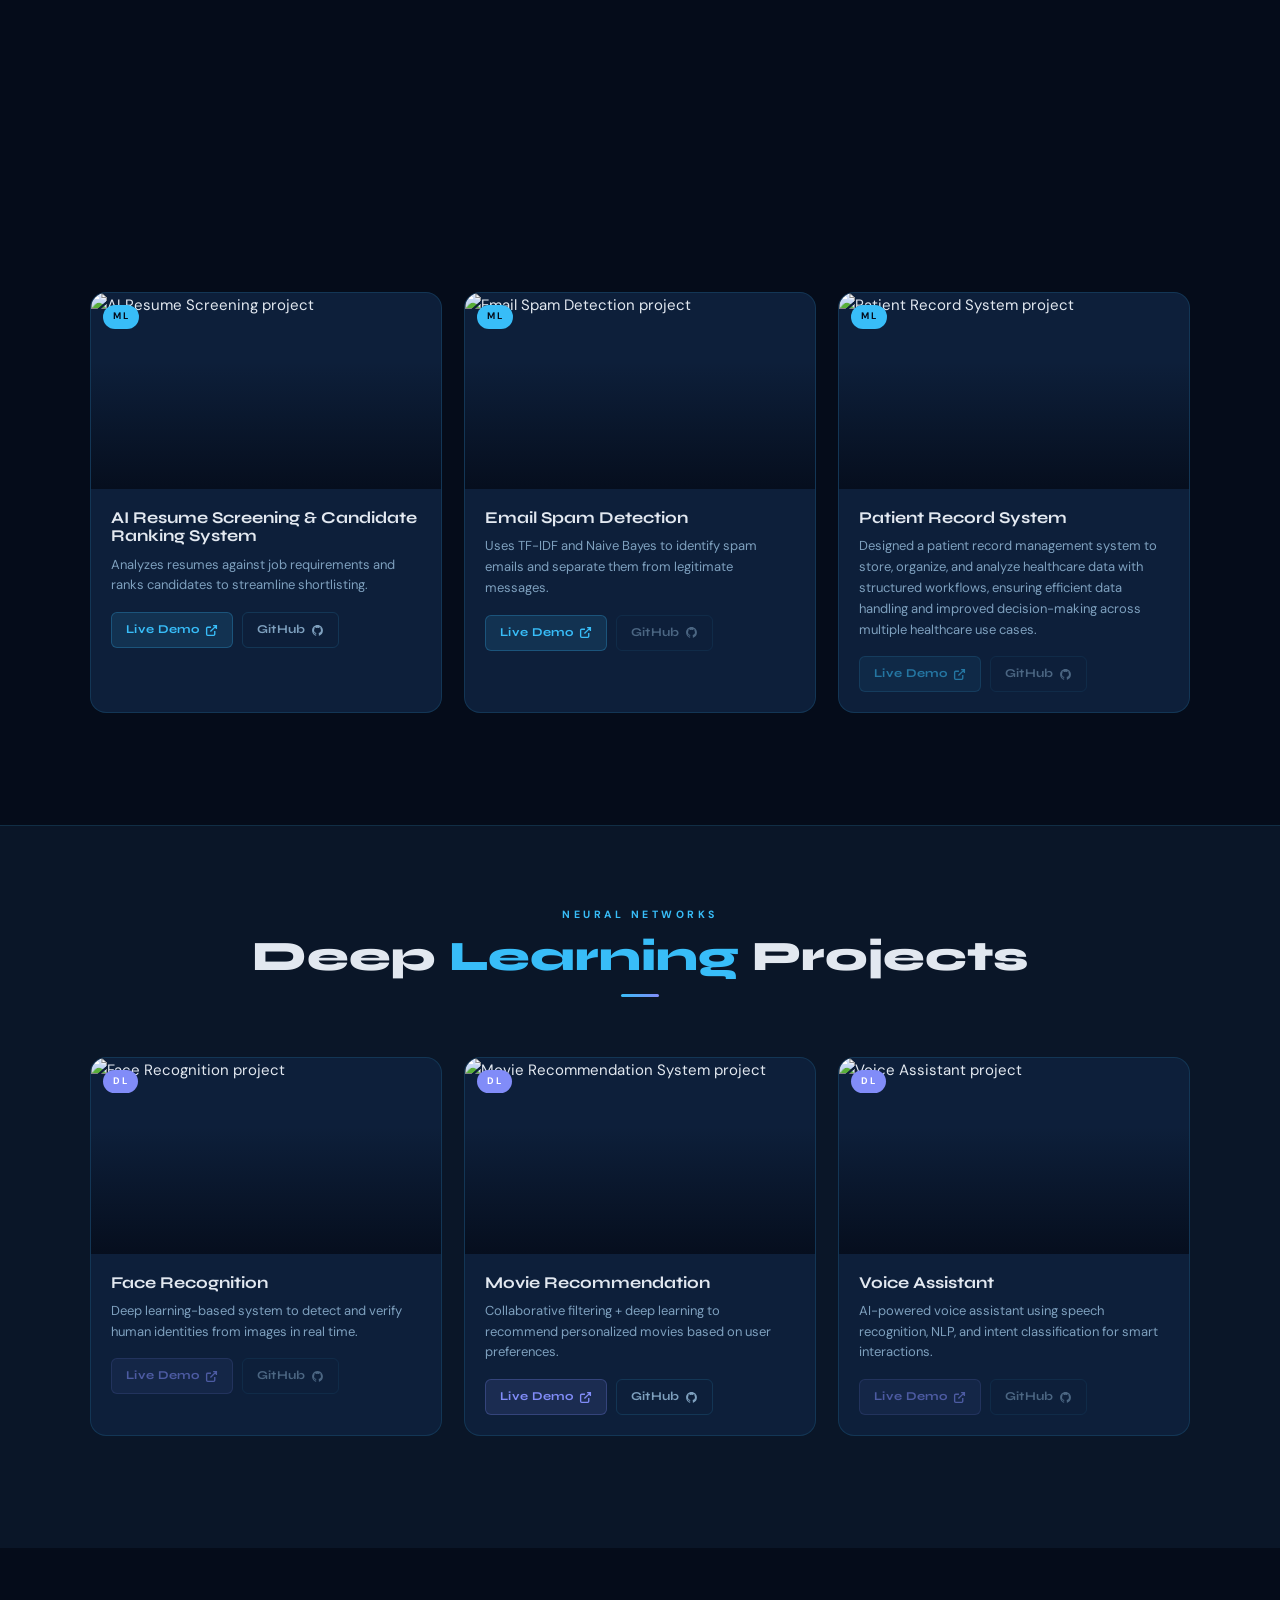
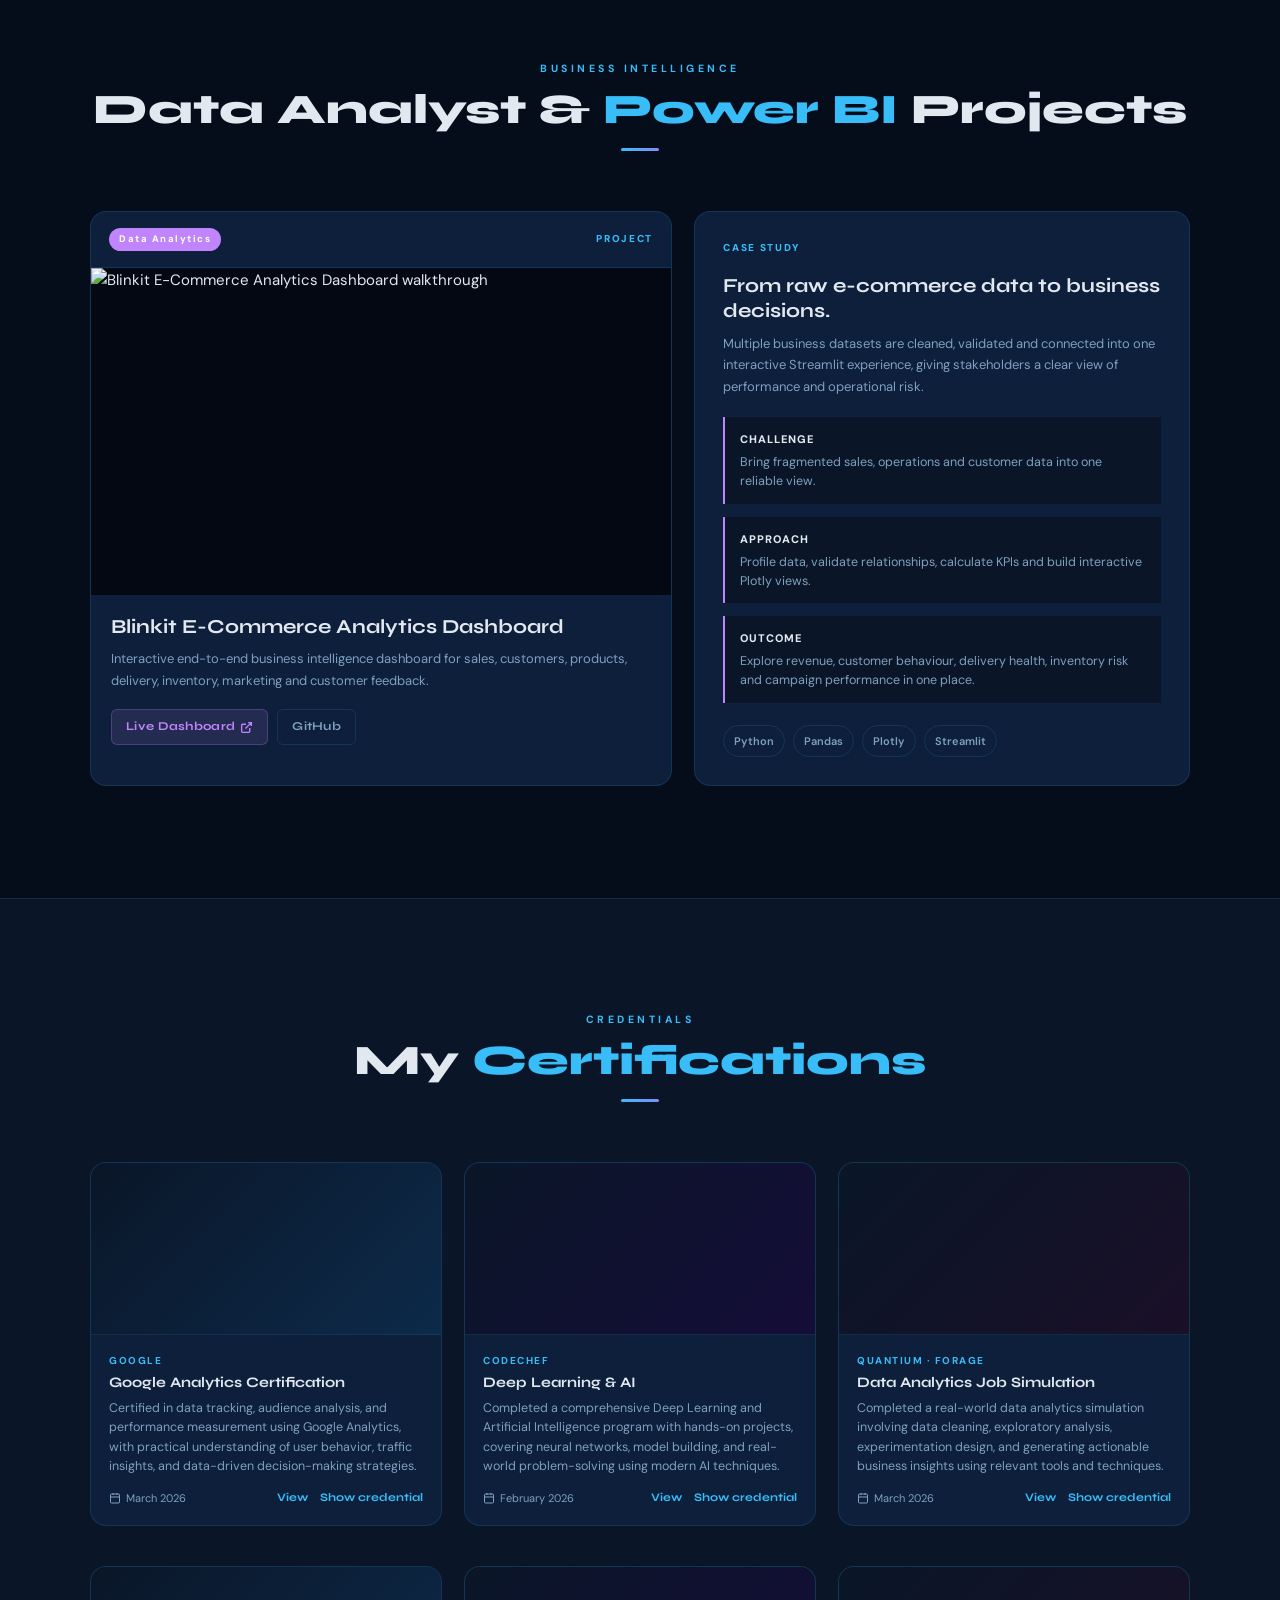
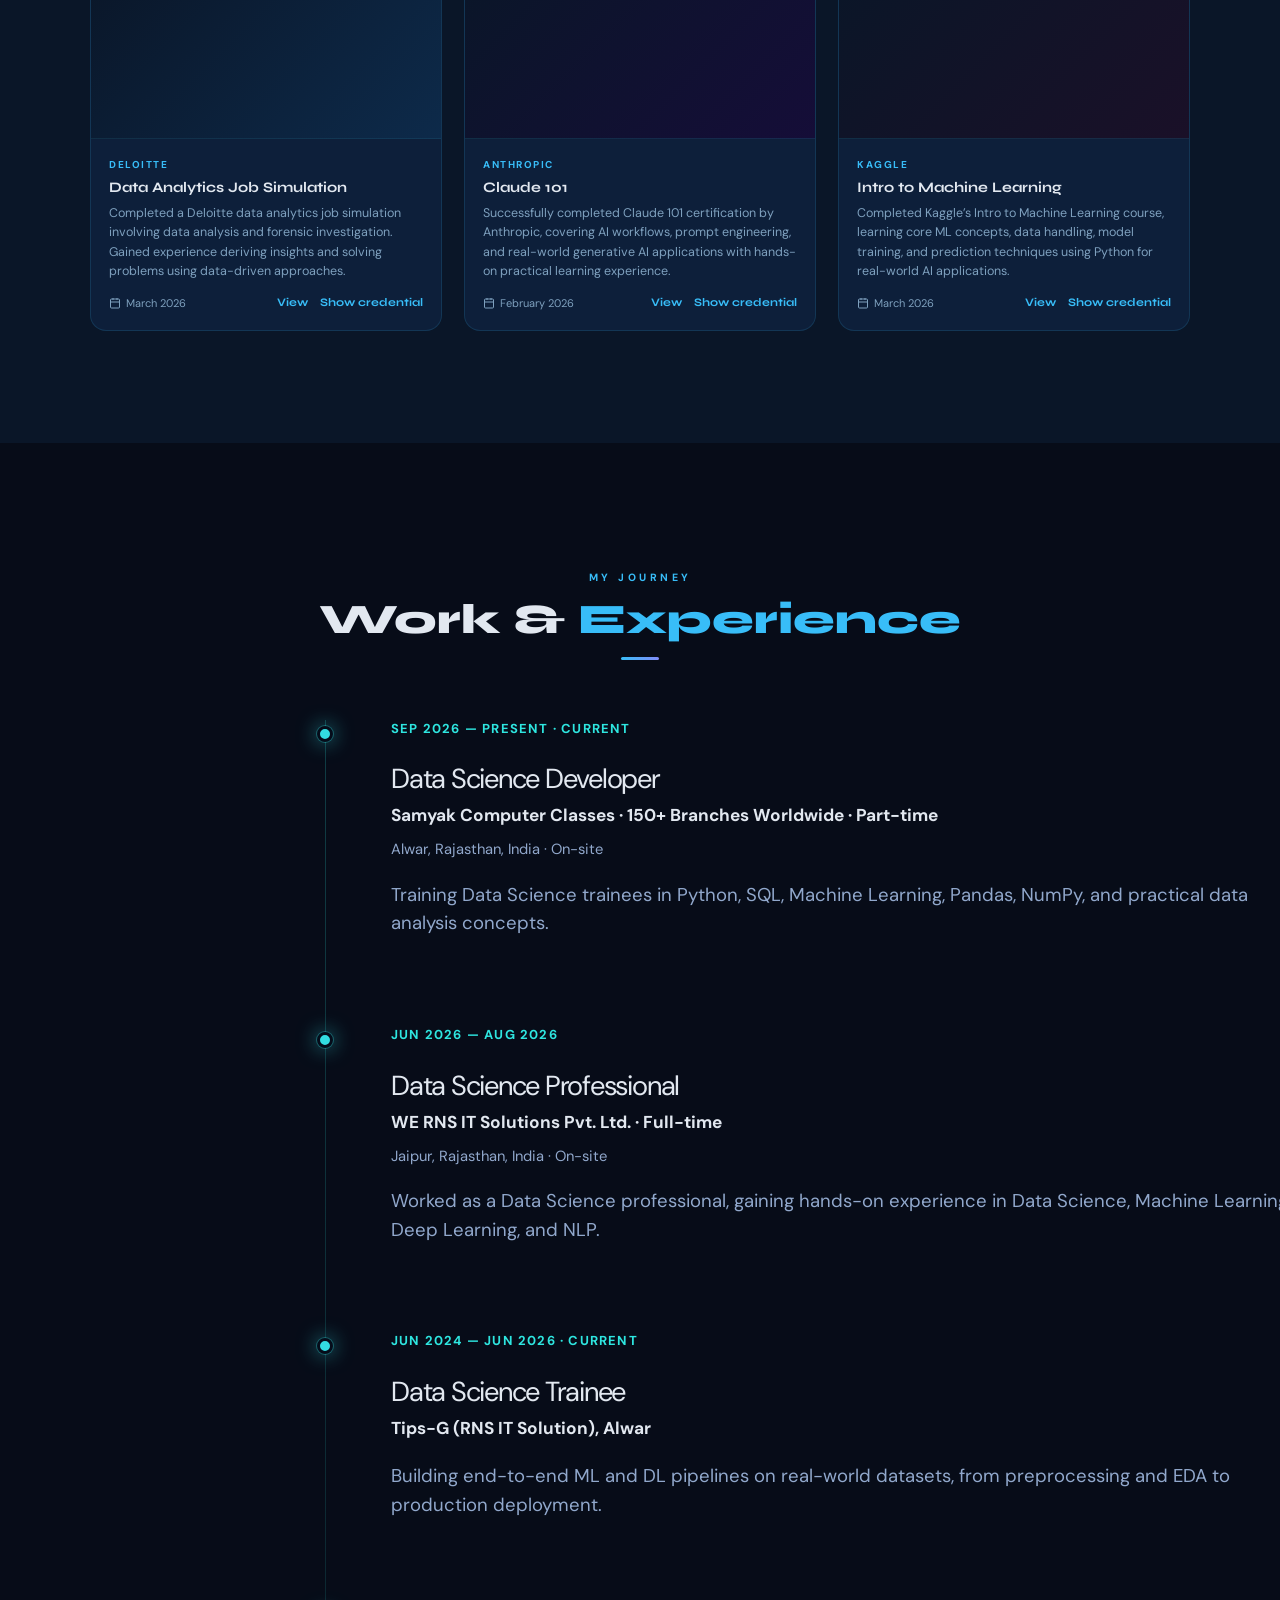
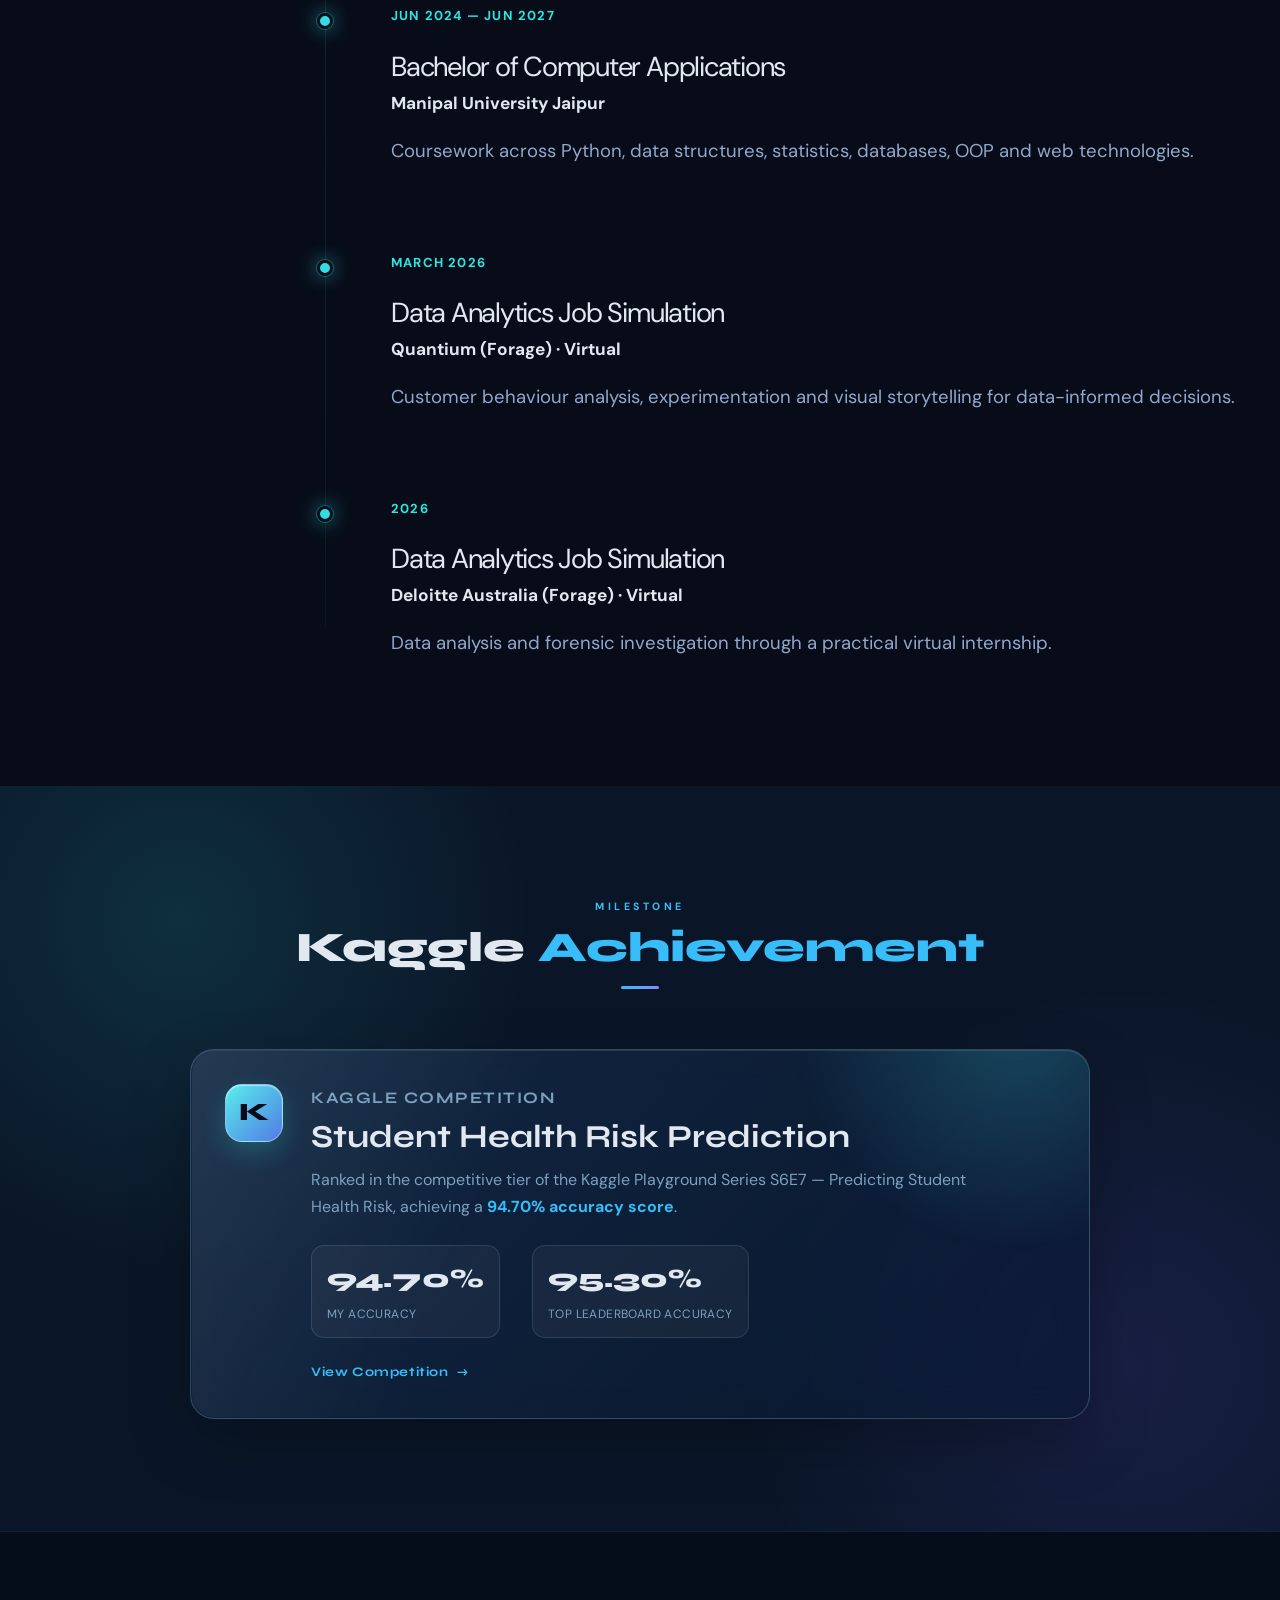
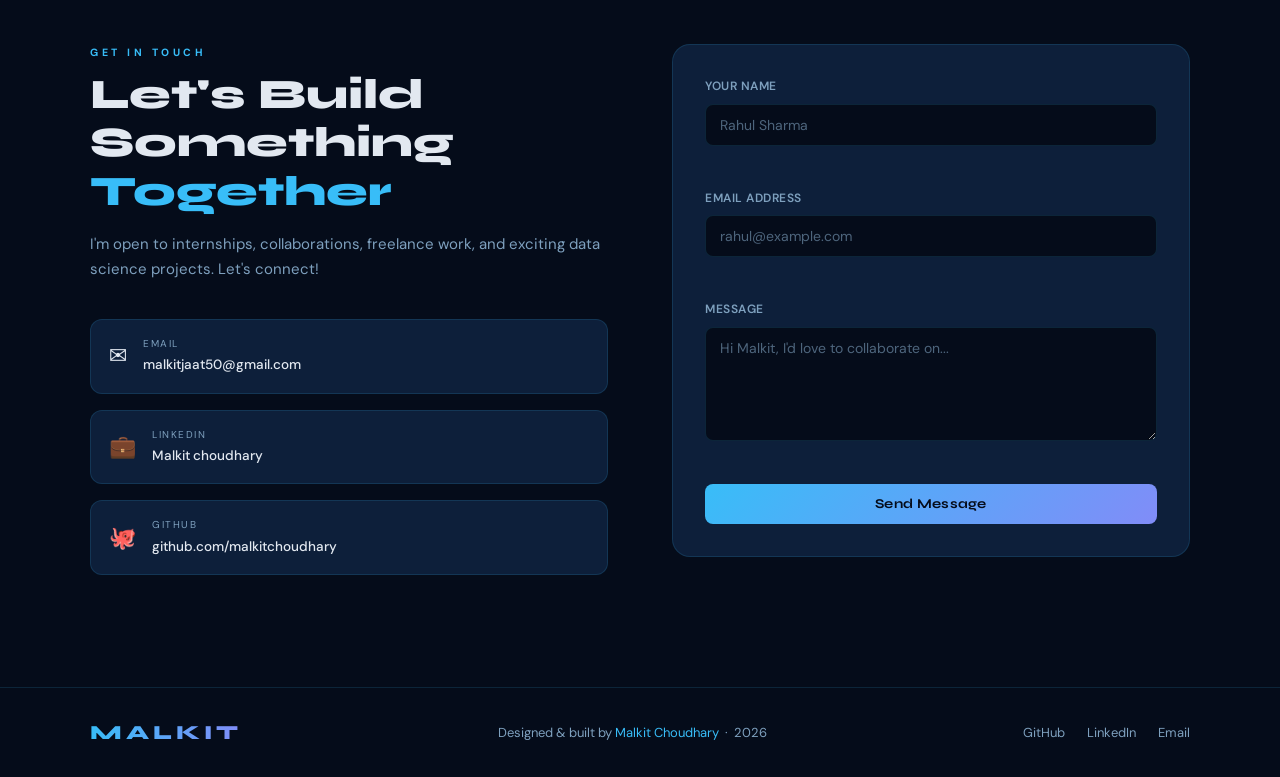
==== commit d317ed01: "new commit" ====
--- a/index.html
+++ b/index.html
@@ -21,6 +21,14 @@
 </head>
 <body>
 
+  <!-- Calm animated light layer behind the home page. -->
+  <div class="portfolio-backdrop" aria-hidden="true">
+    <div class="aurora aurora-one"></div>
+    <div class="aurora aurora-two"></div>
+    <div class="aurora aurora-three"></div>
+    <div class="constellation"></div>
+  </div>
+
   <!-- ===== CUSTOM CURSOR (desktop only) ===== -->
   <div class="cursor" id="cursor" aria-hidden="true"></div>
   <div class="cursor-ring" id="cursorRing" aria-hidden="true"></div>
@@ -107,19 +115,19 @@
 
     <div class="hero-stats container" aria-label="Portfolio statistics">
       <div class="stat">
-        <div class="stat-num" data-count="12" aria-label="12 projects">0+</div>
+        <div class="stat-num" data-count="35" aria-label="35 projects">0+</div>
         <div class="stat-label">PROJECTS</div>
       </div>
       <div class="stat">
-        <div class="stat-num" data-count="12" aria-label="12 skills">0+</div>
+        <div class="stat-num" data-count="28" aria-label="28 skills">0+</div>
         <div class="stat-label">SKILLS</div>
       </div>
       <div class="stat">
-        <div class="stat-num" data-count="3" aria-label="3 certifications">0+</div>
+        <div class="stat-num" data-count="9" aria-label="9  certifications">0+</div>
         <div class="stat-label">CERTS</div>
       </div>
       <div class="stat">
-        <div class="stat-num" data-count="1" aria-label="1 year experience">0+</div>
+        <div class="stat-num" data-count="2" aria-label="2 years experience">0+</div>
         <div class="stat-label">YEARS EXP</div>
       </div>
     </div>
@@ -669,7 +677,7 @@
     </div>
   </section>
 
-  <!-- ===== DATA ANALYST PROJECTS ===== -->
+   <!-- ===== DATA ANALYST PROJECTS ===== -->
   <section id="data-analyst-projects" class="projects-section">
     <div class="container">
       <div class="section-header reveal">
@@ -678,65 +686,34 @@
         <div class="section-line"></div>
       </div>
 
-      <div class="projects-grid">
-
-        <article class="project-card reveal">
-          <div class="project-img-wrap">
-            <img src="https://www.geckoboard.com/_next/static/media/Sales-Manager-Live-Monitoring-dashboard-example.fc3da610.png" alt="Executive Sales Performance Power BI dashboard" loading="lazy">
-            <div class="project-overlay" aria-hidden="true"></div>
-            <span class="project-badge bi">Power BI</span>
-          </div>
-          <div class="project-body">
-            <h3>Executive Sales Performance Dashboard</h3>
-            <p>Built an interactive Power BI dashboard to track revenue, profit margin, regional sales, product performance, and monthly growth trends for fast executive decision-making.</p>
+      <div class="blinkit-case-study">
+        <article class="blinkit-project reveal">
+          <div class="blinkit-project-heading">
+            <span class="project-badge bi">Data Analytics</span>
+            <span class="blinkit-column-label">Project</span>
+          </div>
+          <img src="https://raw.githubusercontent.com/malkitchoudhary/blinkit-ecommerce-analytics-dashboard/main/Blinkit.gif" alt="Blinkit E-Commerce Analytics Dashboard walkthrough" loading="lazy">
+          <div class="blinkit-project-body">
+            <h3>Blinkit E-Commerce Analytics Dashboard</h3>
+            <p>Interactive end-to-end business intelligence dashboard for sales, customers, products, delivery, inventory, marketing and customer feedback.</p>
             <div class="project-links">
-              <a href="javascript:void(0)" aria-disabled="true" class="btn-sm btn-accent3 btn-disabled">
-                Live Dashboard
-                <svg width="13" height="13" fill="none" stroke="currentColor" stroke-width="2.5" viewBox="0 0 24 24" aria-hidden="true"><path d="M18 13v6a2 2 0 0 1-2 2H5a2 2 0 0 1-2-2V8a2 2 0 0 1 2-2h6M15 3h6v6M10 14L21 3"/></svg>
-              </a>
-              <a href="javascript:void(0)" aria-disabled="true" class="btn-sm btn-ghost btn-disabled">Case Study</a>
-            </div>
-          </div>
-        </article>
-
-        <article class="project-card reveal">
-          <div class="project-img-wrap">
-            <img src="https://encrypted-tbn0.gstatic.com/images?q=tbn:ANd9GcTKh4Fwak5VBsZIxfZ8s6XZ5t2ypSQhlP3c6w&s" alt="Customer churn analysis Power BI dashboard" loading="lazy">
-            <div class="project-overlay" aria-hidden="true"></div>
-            <span class="project-badge bi">Power BI</span>
-          </div>
-          <div class="project-body">
-            <h3>Customer Churn &amp; Retention Analytics</h3>
-            <p>Designed a customer analytics report with churn rate, retention cohorts, high-risk segments, revenue leakage, and drill-through pages to identify customers likely to leave.</p>
-            <div class="project-links">
-              <a href="javascript:void(0)" aria-disabled="true" class="btn-sm btn-accent3 btn-disabled">
-                Live Dashboard
-                <svg width="13" height="13" fill="none" stroke="currentColor" stroke-width="2.5" viewBox="0 0 24 24" aria-hidden="true"><path d="M18 13v6a2 2 0 0 1-2 2H5a2 2 0 0 1-2-2V8a2 2 0 0 1 2-2h6M15 3h6v6M10 14L21 3"/></svg>
-              </a>
-              <a href="javascript:void(0)" aria-disabled="true" class="btn-sm btn-ghost btn-disabled">Case Study</a>
-            </div>
-          </div>
-        </article>
-
-        <article class="project-card reveal">
-          <div class="project-img-wrap">
-            <img src="https://cdn.boldbi.com/wp/blogs/finance-dashboard-examples/inisde-images-finance/finance-performance-dashboard.webp" alt="Financial performance Power BI dashboard" loading="lazy">
-            <div class="project-overlay" aria-hidden="true"></div>
-            <span class="project-badge bi">Power BI</span>
-          </div>
-          <div class="project-body">
-            <h3>Financial Performance &amp; Forecasting Dashboard</h3>
-            <p>Created a finance dashboard covering revenue, expenses, variance analysis, YoY growth, budget vs actuals, and forecasting visuals using Power Query and DAX measures.</p>
-            <div class="project-links">
-              <a href="javascript:void(0)" aria-disabled="true" class="btn-sm btn-accent3 btn-disabled">
-                Live Dashboard
-                <svg width="13" height="13" fill="none" stroke="currentColor" stroke-width="2.5" viewBox="0 0 24 24" aria-hidden="true"><path d="M18 13v6a2 2 0 0 1-2 2H5a2 2 0 0 1-2-2V8a2 2 0 0 1 2-2h6M15 3h6v6M10 14L21 3"/></svg>
-              </a>
-              <a href="javascript:void(0)" aria-disabled="true" class="btn-sm btn-ghost btn-disabled">Case Study</a>
-            </div>
-          </div>
-        </article>
-
+              <a href="https://malkitchoudhary-blinkit-ecommerce-analytics-dashboar-app-kgmqtp.streamlit.app/" target="_blank" rel="noopener noreferrer" class="btn-sm btn-accent3">Live Dashboard <svg width="13" height="13" fill="none" stroke="currentColor" stroke-width="2.5" viewBox="0 0 24 24" aria-hidden="true"><path d="M18 13v6a2 2 0 0 1-2 2H5a2 2 0 0 1-2-2V8a2 2 0 0 1 2-2h6M15 3h6v6M10 14L21 3"/></svg></a>
+              <a href="https://github.com/malkitchoudhary/blinkit-ecommerce-analytics-dashboard" target="_blank" rel="noopener noreferrer" class="btn-sm btn-ghost">GitHub</a>
+            </div>
+          </div>
+        </article>
+
+        <article class="blinkit-study-panel reveal">
+          <span class="blinkit-column-label">Case Study</span>
+          <h3>From raw e-commerce data to business decisions.</h3>
+          <p>Multiple business datasets are cleaned, validated and connected into one interactive Streamlit experience, giving stakeholders a clear view of performance and operational risk.</p>
+          <div class="blinkit-study-grid">
+            <div><span>Challenge</span><p>Bring fragmented sales, operations and customer data into one reliable view.</p></div>
+            <div><span>Approach</span><p>Profile data, validate relationships, calculate KPIs and build interactive Plotly views.</p></div>
+            <div><span>Outcome</span><p>Explore revenue, customer behaviour, delivery health, inventory risk and campaign performance in one place.</p></div>
+          </div>
+          <div class="blinkit-stack" aria-label="Technology stack"><span>Python</span><span>Pandas</span><span>Plotly</span><span>Streamlit</span></div>
+        </article>
       </div>
     </div>
   </section>
@@ -914,6 +891,26 @@
           <li class="timeline-entry reveal">
             <div class="timeline-dot" aria-hidden="true"></div>
             <div class="timeline-content">
+              <p class="timeline-date">SEP 2026 &mdash; PRESENT &middot; CURRENT</p>
+              <h2>Data Science Developer</h2>
+              <h3>Samyak Computer Classes &middot; 150+ Branches Worldwide &middot; Part-time</h3>
+              <p class="timeline-location">Alwar, Rajasthan, India &middot; On-site</p>
+              <p>Training Data Science trainees in Python, SQL, Machine Learning, Pandas, NumPy, and practical data analysis concepts.</p>
+            </div>
+          </li>
+          <li class="timeline-entry reveal">
+            <div class="timeline-dot" aria-hidden="true"></div>
+            <div class="timeline-content">
+              <p class="timeline-date">JUN 2026 &mdash; AUG 2026</p>
+              <h2>Data Science Professional</h2>
+              <h3>WE RNS IT Solutions Pvt. Ltd. &middot; Full-time</h3>
+              <p class="timeline-location">Jaipur, Rajasthan, India &middot; On-site</p>
+              <p>Worked as a Data Science professional, gaining hands-on experience in Data Science, Machine Learning, Deep Learning, and NLP.</p>
+            </div>
+          </li>
+          <li class="timeline-entry reveal">
+            <div class="timeline-dot" aria-hidden="true"></div>
+            <div class="timeline-content">
               <p class="timeline-date">JUN 2024 — JUN 2026 · CURRENT</p>
               <h2>Data Science Trainee</h2>
               <h3>Tips-G (RNS IT Solution), Alwar</h3>
--- a/style.css
+++ b/style.css
@@ -66,6 +66,120 @@
 
 img { display: block; max-width: 100%; }
 a   { color: inherit; }
+
+/* Fixed animated artwork. Sections are deliberately layered above it so the
+   portfolio feels like it is moving over one continuous background. */
+body { isolation: isolate; }
+body > header,
+body > section,
+body > footer { position: relative; z-index: 1; }
+
+.portfolio-backdrop {
+  position: fixed;
+  inset: 0;
+  z-index: 0;
+  overflow: hidden;
+  pointer-events: none;
+  background:
+    radial-gradient(circle at 72% 48%, rgba(12, 48, 94, 0.42), transparent 31%),
+    linear-gradient(135deg, #020715 0%, #06152c 50%, #030817 100%);
+}
+.orbit-glow {
+  position: absolute;
+  width: min(74vw, 930px);
+  aspect-ratio: 1;
+  top: 50%; left: 69%;
+  transform: translate(-50%, -50%);
+  border-radius: 50%;
+  background: radial-gradient(circle, rgba(23, 185, 255, 0.2), rgba(117, 82, 255, 0.1) 35%, transparent 70%);
+  filter: blur(24px);
+  animation: orbitBreathe 8s ease-in-out infinite;
+}
+.orbit-scene {
+  position: absolute;
+  width: min(52vw, 680px);
+  aspect-ratio: 1;
+  top: 50%; left: 69%;
+  transform: translate(-50%, -50%) rotateX(63deg) rotateZ(-24deg);
+  transform-style: preserve-3d;
+  filter: drop-shadow(0 32px 42px rgba(0, 0, 0, 0.5));
+}
+.orbit-ring {
+  position: absolute;
+  inset: 10%;
+  border-radius: 50%;
+  border: clamp(20px, 3.8vw, 48px) solid transparent;
+  transform-style: preserve-3d;
+  animation: orbitSpin 15s linear infinite;
+}
+.orbit-ring::after {
+  content: '';
+  position: absolute;
+  inset: -1px;
+  border-radius: inherit;
+  background: linear-gradient(112deg, rgba(255,255,255,0.9), transparent 18% 43%, rgba(255,94,178,0.83) 59%, rgba(28,211,255,0.9) 88%);
+  mix-blend-mode: screen;
+  filter: blur(2px);
+}
+.orbit-ring--cyan {
+  border-color: rgba(16, 151, 255, 0.72);
+  box-shadow: inset 9px 5px 14px rgba(115, 233, 255, 0.65), 0 0 30px rgba(11, 176, 255, 0.35);
+  transform: rotateZ(8deg) translateZ(26px);
+}
+.orbit-ring--violet {
+  inset: 18%;
+  border-color: rgba(95, 72, 255, 0.64);
+  box-shadow: inset -10px -4px 16px rgba(212, 132, 255, 0.55), 0 0 36px rgba(132, 76, 255, 0.28);
+  animation-duration: 19s;
+  animation-direction: reverse;
+  transform: rotateZ(112deg) translateZ(10px);
+}
+.orbit-ring--coral {
+  inset: 30%;
+  border-width: clamp(15px, 2.6vw, 34px);
+  border-color: rgba(255, 81, 154, 0.7);
+  box-shadow: inset 4px 7px 15px rgba(255, 205, 128, 0.7), 0 0 28px rgba(255, 58, 143, 0.3);
+  animation-duration: 11s;
+  transform: rotateZ(68deg) translateZ(48px);
+}
+.orbit-core {
+  position: absolute;
+  inset: 37%;
+  border-radius: 50%;
+  background: radial-gradient(circle at 35% 30%, rgba(255,255,255,0.75), rgba(65, 192, 255, 0.36) 20%, rgba(11, 28, 85, 0.36) 58%, rgba(2, 5, 19, 0.35) 70%);
+  box-shadow: 0 0 55px rgba(27, 164, 255, 0.36), inset -12px -12px 25px rgba(0,0,0,0.5);
+  animation: coreFloat 6s ease-in-out infinite;
+}
+@keyframes orbitSpin { to { rotate: 360deg; } }
+@keyframes orbitBreathe { 50% { opacity: 0.72; scale: 1.08; } }
+@keyframes coreFloat { 50% { transform: translateY(-16px) scale(1.08); } }
+
+/* Semi-transparent section surfaces keep text readable while revealing the fixed artwork. */
+.about-section,
+.projects-section,
+.contact-section,
+.footer { background: rgba(5, 12, 26, 0.88); }
+.skills-section,
+.projects-section--alt,
+.cert-section,
+.experience-section { background: rgba(10, 22, 40, 0.9); }
+body.light-mode .portfolio-backdrop { opacity: 0.22; }
+body.light-mode .about-section,
+body.light-mode .projects-section,
+body.light-mode .contact-section,
+body.light-mode .footer { background: rgba(240, 246, 255, 0.9); }
+body.light-mode .skills-section,
+body.light-mode .projects-section--alt,
+body.light-mode .cert-section,
+body.light-mode .experience-section { background: rgba(228, 238, 249, 0.9); }
+
+@media (max-width: 700px) {
+  .orbit-glow, .orbit-scene { left: 50%; }
+  .orbit-scene { width: min(110vw, 580px); opacity: 0.66; }
+}
+@media (prefers-reduced-motion: reduce) {
+  .orbit-glow, .orbit-scene, .orbit-ring, .orbit-core, .aurora, .constellation { animation: none; }
+}
 
 h1, h2, h3, h4, h5 {
   font-family: var(--font-display);
@@ -482,6 +596,60 @@
 }
 
 /* ─── 9. HERO ────────────────────────────── */
+.portfolio-backdrop {
+  background:
+    radial-gradient(circle at 72% 42%, rgba(32, 97, 167, 0.2), transparent 28%),
+    linear-gradient(135deg, #030914 0%, #071a31 52%, #040918 100%);
+}
+.aurora {
+  position: absolute;
+  border-radius: 50%;
+  filter: blur(52px);
+  opacity: 0.48;
+  will-change: transform;
+  animation: auroraDrift 18s ease-in-out infinite alternate;
+}
+.aurora-one {
+  width: min(56vw, 800px);
+  height: min(56vw, 800px);
+  top: -24%;
+  right: -10%;
+  background: radial-gradient(circle, rgba(53, 201, 246, 0.32), transparent 66%);
+}
+.aurora-two {
+  width: min(48vw, 660px);
+  height: min(48vw, 660px);
+  right: 20%;
+  bottom: -42%;
+  background: radial-gradient(circle, rgba(117, 105, 255, 0.25), transparent 68%);
+  animation-delay: -7s;
+}
+.aurora-three {
+  width: min(36vw, 480px);
+  height: min(36vw, 480px);
+  top: 34%;
+  left: -18%;
+  background: radial-gradient(circle, rgba(36, 190, 205, 0.16), transparent 68%);
+  animation-delay: -12s;
+}
+.constellation {
+  position: absolute;
+  inset: 0;
+  opacity: 0.42;
+  background-image:
+    radial-gradient(circle at 72% 20%, rgba(218, 255, 255, 0.8) 0 1px, transparent 1.5px),
+    radial-gradient(circle at 83% 38%, rgba(125, 236, 255, 0.7) 0 1px, transparent 1.5px),
+    radial-gradient(circle at 67% 63%, rgba(193, 184, 255, 0.65) 0 1px, transparent 1.5px),
+    radial-gradient(circle at 88% 76%, rgba(125, 236, 255, 0.65) 0 1px, transparent 1.5px);
+  animation: constellationPulse 9s ease-in-out infinite;
+}
+@keyframes auroraDrift {
+  from { transform: translate3d(-2%, -2%, 0) scale(0.96); }
+  to { transform: translate3d(5%, 4%, 0) scale(1.08); }
+}
+@keyframes constellationPulse {
+  50% { opacity: 0.68; transform: scale(1.025); }
+}
 .hero {
   min-height: 100vh;
   position: relative;
@@ -540,7 +708,10 @@
 
 }
 
-.hero-text { flex: 1 1 420px; max-width: 680px; }
+.hero-text {
+  flex: 1 1 420px;
+  max-width: 680px;
+}
 
 .hero-tag {
   display: inline-flex;
@@ -593,6 +764,9 @@
   line-height: 1.75;
   animation: fadeUp 0.7s 0.2s ease both;
 }
+
+body.light-mode .portfolio-backdrop { opacity: 1; background: linear-gradient(135deg, #dcedfb 0%, #edf4ff 52%, #e3e9ff 100%); }
+body.light-mode .aurora { opacity: 0.28; }
 
 .hero-btns {
   display: flex;
@@ -1068,6 +1242,113 @@
   flex-wrap: wrap;
 }
 
+/* Blinkit data analytics case study */
+.blinkit-case-study {
+  display: grid;
+  grid-template-columns: minmax(0, 1.08fr) minmax(0, 0.92fr);
+  gap: 22px;
+  align-items: stretch;
+}
+.blinkit-project,
+.blinkit-study-panel {
+  background: var(--bg-card);
+  border: 1px solid var(--border);
+  border-radius: var(--radius-card);
+  overflow: hidden;
+}
+.blinkit-project {
+  transition: transform 0.35s var(--ease), border-color 0.35s, box-shadow 0.35s;
+}
+.blinkit-project:hover {
+  transform: translateY(-7px);
+  border-color: rgba(56,189,248,0.35);
+  box-shadow: 0 22px 45px rgba(56,189,248,0.14);
+}
+.blinkit-project-heading {
+  display: flex;
+  align-items: center;
+  justify-content: space-between;
+  padding: 16px 18px;
+  border-bottom: 1px solid var(--border);
+}
+.blinkit-project-heading .project-badge {
+  position: static;
+}
+.blinkit-column-label {
+  color: var(--a1);
+  font-size: 10px;
+  font-weight: 800;
+  letter-spacing: 1.7px;
+  text-transform: uppercase;
+}
+.blinkit-project > img {
+  display: block;
+  width: 100%;
+  aspect-ratio: 16 / 9;
+  object-fit: cover;
+  background: #030812;
+}
+.blinkit-project-body { padding: 20px; }
+.blinkit-project-body h3,
+.blinkit-study-panel h3 {
+  color: var(--text);
+  font-size: clamp(18px, 1.55vw, 23px);
+  line-height: 1.25;
+  margin-bottom: 9px;
+}
+.blinkit-project-body > p,
+.blinkit-study-panel > p {
+  color: var(--text-muted);
+  font-size: 13px;
+  line-height: 1.65;
+  margin-bottom: 18px;
+}
+.blinkit-study-panel {
+  padding: 28px;
+  display: flex;
+  flex-direction: column;
+}
+.blinkit-study-panel > .blinkit-column-label { margin-bottom: 18px; }
+.blinkit-study-grid {
+  display: grid;
+  gap: 13px;
+  margin-top: 2px;
+}
+.blinkit-study-grid > div {
+  padding: 13px 15px;
+  border-left: 2px solid var(--a3);
+  background: var(--bg-alt);
+}
+.blinkit-study-grid span {
+  color: var(--text);
+  display: block;
+  font-size: 11px;
+  font-weight: 800;
+  letter-spacing: 1px;
+  text-transform: uppercase;
+  margin-bottom: 5px;
+}
+.blinkit-study-grid p {
+  color: var(--text-muted);
+  font-size: 12.5px;
+  line-height: 1.5;
+}
+.blinkit-stack {
+  display: flex;
+  gap: 8px;
+  flex-wrap: wrap;
+  margin-top: auto;
+  padding-top: 22px;
+}
+.blinkit-stack span {
+  border: 1px solid var(--border);
+  border-radius: 100px;
+  color: var(--text-muted);
+  font-size: 11px;
+  font-weight: 600;
+  padding: 6px 10px;
+}
+
 /* ─── 13. CERTIFICATES ───────────────────── */
 .cert-section {
   padding: var(--section-pad) 0;
@@ -1346,6 +1627,8 @@
   .hero-btns   { justify-content: center; }
   .hero-tag    { margin-left: auto; margin-right: auto; display: inline-flex; }
   .hero-stats  { gap: 14px; }
+  .aurora-one { width: 110vw; height: 110vw; top: -12%; right: -36%; }
+  .aurora-two { width: 100vw; height: 100vw; right: -28%; bottom: -24%; }
 
   /* Profile photo in hero */
   .profile-img { width: 160px; height: 160px; }
@@ -1363,6 +1646,7 @@
   /* Grids */
   .skills-grid   { grid-template-columns: repeat(3, 1fr); }
   .projects-grid { grid-template-columns: repeat(2, 1fr); }
+  .blinkit-case-study { grid-template-columns: 1fr; }
   .cert-grid     { grid-template-columns: repeat(2, 1fr); }
 
   /* Contact */
@@ -1405,6 +1689,7 @@
   .skill-item h4 { font-size: 14.5px; }
   .skill-item p { font-size: 13px; }
   .projects-grid { grid-template-columns: 1fr; }
+  .blinkit-study-panel { padding: 24px 20px; }
   .cert-grid     { grid-template-columns: 1fr; }
 
   /* About */
@@ -1478,10 +1763,11 @@
 .experience-kicker,
 .timeline-date {
   color: #2ee6e0;
-  font-family: var(--font-display);
+  font-family: var(--font-body);
   font-size: 13px;
-  font-weight: 800;
-  letter-spacing: 2.4px;
+  font-weight: 700;
+  letter-spacing: 1.2px;
+  line-height: 1.35;
 }
 .experience-intro h1 {
   margin-top: 24px;
@@ -1542,6 +1828,12 @@
   font-size: clamp(16px, 1.35vw, 20px);
   font-weight: 700;
 }
+.timeline-location {
+  margin: -10px 0 20px;
+  color: #91a8cc;
+  font-size: clamp(14px, 1.15vw, 17px);
+  line-height: 1.45;
+}
 .timeline-content > p:last-child {
   color: #91a8cc;
   font-size: clamp(16px, 1.45vw, 21px);
@@ -1550,38 +1842,77 @@
 body.light-mode .experience-section { background: #f5f9ff; }
 body.light-mode .timeline-dot { border-color: #f5f9ff; }
 body.light-mode .timeline-content > p:last-child { color: #537097; }
+body.light-mode .timeline-location { color: #537097; }
 
 /* ===== ACHIEVEMENT ===== */
 .achievement-section {
+  position: relative;
+  overflow: hidden;
   padding: 112px 0;
-  background: var(--bg-alt);
+  background: radial-gradient(circle at 14% 18%, rgba(46, 230, 224, 0.12), transparent 28%), radial-gradient(circle at 88% 78%, rgba(122, 92, 255, 0.13), transparent 30%), var(--bg-alt);
 }
 .achievement-card {
+  position: relative;
+  isolation: isolate;
   display: flex;
   align-items: flex-start;
   gap: 28px;
   max-width: 900px;
   margin: 0 auto;
   padding: 34px;
-  background: var(--bg-card);
-  border: 1px solid var(--border);
-  border-radius: 20px;
-  box-shadow: 0 18px 50px rgba(0, 0, 0, 0.16);
+  overflow: hidden;
+  background: linear-gradient(135deg, rgba(24, 46, 74, 0.74), rgba(8, 22, 42, 0.52));
+  border: 1px solid rgba(174, 235, 255, 0.22);
+  border-radius: 24px;
+  box-shadow: 0 22px 60px rgba(0, 0, 0, 0.25), inset 0 1px 0 rgba(255, 255, 255, 0.12);
+  backdrop-filter: blur(18px) saturate(135%);
+  -webkit-backdrop-filter: blur(18px) saturate(135%);
+  transition: transform 300ms var(--ease), border-color 300ms ease, box-shadow 300ms ease;
+}
+.achievement-card::before {
+  position: absolute;
+  z-index: 0;
+  top: -70%;
+  right: -18%;
+  width: 52%;
+  aspect-ratio: 1;
+  content: "";
+  border-radius: 50%;
+  background: radial-gradient(circle, rgba(74, 240, 255, 0.2), transparent 68%);
+  filter: blur(8px);
+}
+.achievement-card::after {
+  position: absolute;
+  z-index: 0;
+  inset: 1px;
+  content: "";
+  border-radius: 23px;
+  background: linear-gradient(115deg, rgba(255, 255, 255, 0.07), transparent 34%);
+  pointer-events: none;
+}
+.achievement-card:hover {
+  transform: translateY(-6px);
+  border-color: rgba(100, 238, 234, 0.48);
+  box-shadow: 0 30px 74px rgba(0, 0, 0, 0.33), 0 0 35px rgba(46, 230, 224, 0.1), inset 0 1px 0 rgba(255, 255, 255, 0.16);
 }
 .achievement-icon {
+  position: relative;
+  z-index: 1;
   display: grid;
   place-items: center;
   flex: 0 0 58px;
   width: 58px;
   height: 58px;
   color: #070c18;
-  background: linear-gradient(135deg, var(--a1), var(--a2));
-  border-radius: 14px;
+  background: linear-gradient(135deg, rgba(91, 249, 243, 0.95), rgba(91, 135, 255, 0.86));
+  border: 1px solid rgba(255, 255, 255, 0.38);
+  border-radius: 17px;
+  box-shadow: 0 10px 24px rgba(46, 230, 224, 0.22), inset 0 1px 1px rgba(255, 255, 255, 0.45);
   font-family: var(--font-display);
   font-size: 25px;
   font-weight: 800;
 }
-.achievement-content { flex: 1; }
+.achievement-content { position: relative; z-index: 1; flex: 1; }
 .achievement-kicker {
   margin-bottom: 8px;
   color: var(--a1);
@@ -1627,6 +1958,11 @@
   display: flex;
   flex-direction: column;
   gap: 4px;
+  min-width: 132px;
+  padding: 12px 15px;
+  background: rgba(255, 255, 255, 0.045);
+  border: 1px solid rgba(174, 235, 255, 0.13);
+  border-radius: 13px;
 }
 .metric-value {
   color: var(--text);
@@ -1639,6 +1975,18 @@
   font-size: 12px;
   letter-spacing: 0.4px;
   text-transform: uppercase;
+}
+body.light-mode .achievement-section {
+  background: radial-gradient(circle at 14% 18%, rgba(46, 190, 201, 0.15), transparent 28%), radial-gradient(circle at 88% 78%, rgba(122, 92, 255, 0.13), transparent 30%), var(--bg-alt);
+}
+body.light-mode .achievement-card {
+  background: linear-gradient(135deg, rgba(255, 255, 255, 0.76), rgba(228, 244, 255, 0.62));
+  border-color: rgba(70, 146, 181, 0.22);
+  box-shadow: 0 22px 54px rgba(27, 83, 120, 0.14), inset 0 1px 0 rgba(255, 255, 255, 0.76);
+}
+body.light-mode .achievement-metrics > div {
+  background: rgba(255, 255, 255, 0.42);
+  border-color: rgba(70, 146, 181, 0.16);
 }
 
 @media (max-width: 700px) {
